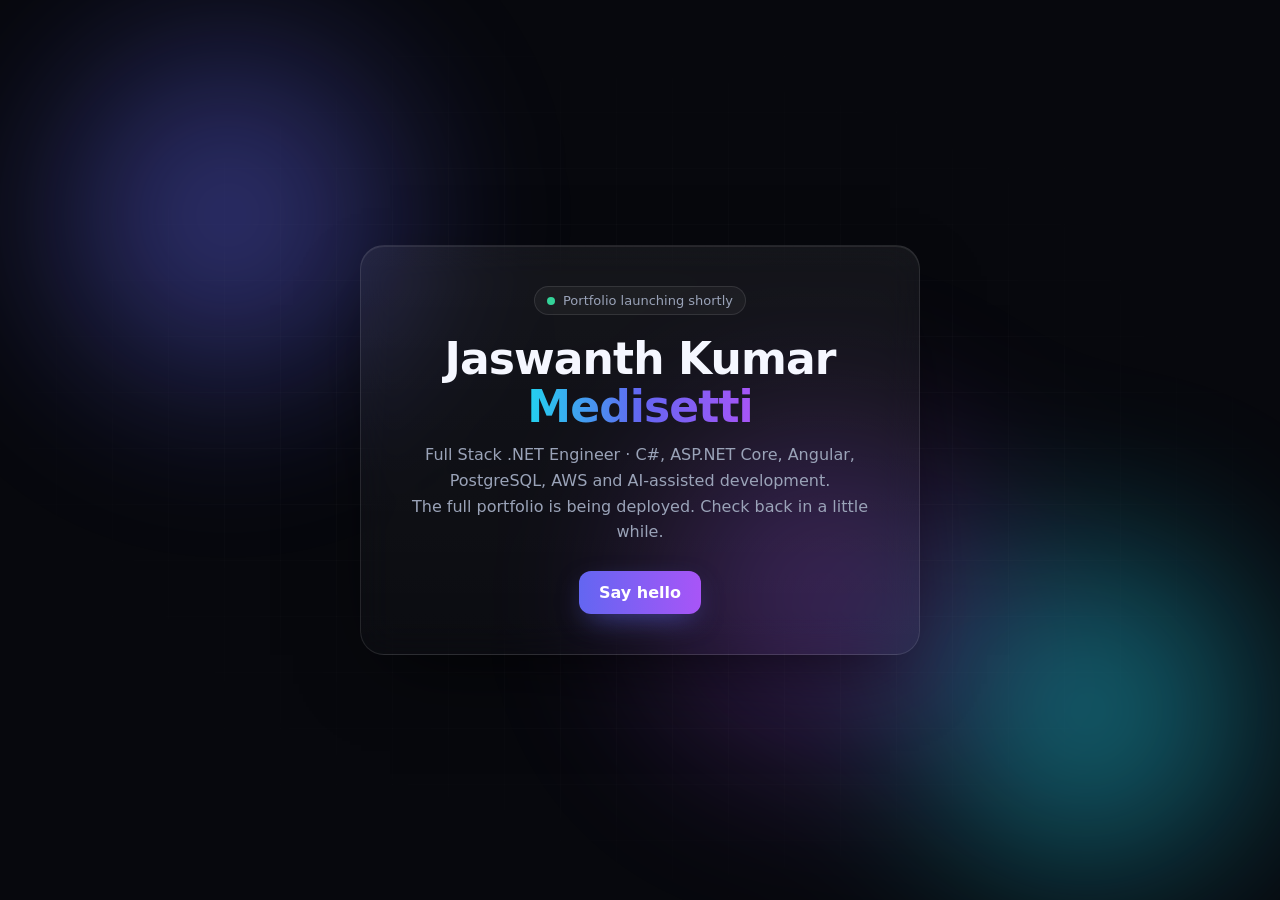
==== index.html @ 3ec8e847 "Launch placeholder while the full portfolio is built Co-Authored-By: Claude Opus 5.5 <noreply@anthro" ====
<!doctype html>
<html lang="en">
<head>
<meta charset="utf-8">
<meta name="viewport" content="width=device-width, initial-scale=1">
<title>Jaswanth Kumar Medisetti – Full Stack .NET Engineer</title>
<meta name="description" content="Portfolio of Jaswanth Kumar Medisetti, Full Stack .NET Engineer (C#, ASP.NET Core, Angular, PostgreSQL, AWS). Full site launching shortly.">
<meta name="robots" content="noindex">
<meta name="color-scheme" content="dark">
<style>
  :root { --bg: #07080d; --ink: #f5f7ff; --muted: #9aa3b8; --a1: #6366f1; --a2: #22d3ee; --a3: #a855f7; }
  * { box-sizing: border-box; margin: 0; }
  html, body { height: 100%; }
  body {
    display: grid; place-items: center; padding: 24px;
    background: var(--bg); color: var(--ink); overflow: hidden;
    font-family: ui-sans-serif, "Segoe UI", system-ui, -apple-system, Roboto, Arial, sans-serif;
  }
  .aurora { position: fixed; inset: -20%; filter: blur(70px); opacity: .55; pointer-events: none; }
  .aurora span { position: absolute; width: 42vmax; height: 42vmax; border-radius: 50%; animation: drift 18s ease-in-out infinite alternate; }
  .aurora span:nth-child(1) { background: radial-gradient(circle, var(--a1), transparent 65%); top: 10%; left: 12%; }
  .aurora span:nth-child(2) { background: radial-gradient(circle, var(--a2), transparent 65%); bottom: 8%; right: 10%; animation-delay: -6s; }
  .aurora span:nth-child(3) { background: radial-gradient(circle, var(--a3), transparent 65%); top: 40%; left: 45%; animation-delay: -11s; opacity: .7; }
  @keyframes drift { to { transform: translate(6vmax, -4vmax) scale(1.12); } }
  .grid { position: fixed; inset: 0; pointer-events: none; opacity: .35;
    background-image: linear-gradient(rgba(255,255,255,.06) 1px, transparent 1px), linear-gradient(90deg, rgba(255,255,255,.06) 1px, transparent 1px);
    background-size: 56px 56px; mask-image: radial-gradient(ellipse at center, #000 30%, transparent 75%); }
  main {
    position: relative; width: min(560px, 100%); padding: 40px 32px; text-align: center;
    border-radius: 24px; border: 1px solid rgba(255,255,255,.1);
    background: linear-gradient(180deg, rgba(255,255,255,.06), rgba(255,255,255,.02));
    backdrop-filter: blur(18px); -webkit-backdrop-filter: blur(18px);
    box-shadow: 0 30px 80px -30px rgba(0,0,0,.8), inset 0 1px 0 rgba(255,255,255,.08);
    animation: rise .9s cubic-bezier(.2,.8,.2,1) both;
  }
  @keyframes rise { from { opacity: 0; transform: translateY(16px) scale(.98); } }
  .pill { display: inline-flex; align-items: center; gap: 8px; padding: 6px 12px; border-radius: 999px;
    font-size: 13px; color: var(--muted); border: 1px solid rgba(255,255,255,.1); background: rgba(255,255,255,.04); }
  .dot { width: 8px; height: 8px; border-radius: 50%; background: #34d399; box-shadow: 0 0 0 0 rgba(52,211,153,.6); animation: ping 1.8s infinite; }
  @keyframes ping { 70% { box-shadow: 0 0 0 8px rgba(52,211,153,0); } 100% { box-shadow: 0 0 0 0 rgba(52,211,153,0); } }
  h1 { margin-top: 20px; font-size: clamp(30px, 6vw, 44px); line-height: 1.08; letter-spacing: -.02em; }
  h1 em { font-style: normal; background: linear-gradient(90deg, var(--a2), var(--a1), var(--a3)); -webkit-background-clip: text; background-clip: text; color: transparent; }
  p { margin-top: 12px; color: var(--muted); line-height: 1.6; }
  a.btn { display: inline-flex; margin-top: 26px; padding: 12px 20px; border-radius: 12px; color: #fff; text-decoration: none; font-weight: 600;
    background: linear-gradient(90deg, var(--a1), var(--a3)); box-shadow: 0 10px 30px -10px rgba(99,102,241,.7); transition: transform .2s, box-shadow .2s; }
  a.btn:hover { transform: translateY(-2px); box-shadow: 0 16px 36px -12px rgba(99,102,241,.9); }
  a.btn:focus-visible { outline: 2px solid var(--a2); outline-offset: 3px; }
  @media (prefers-reduced-motion: reduce) { *, *::before, *::after { animation: none !important; transition: none !important; } }
</style>
</head>
<body>
  <div class="aurora" aria-hidden="true"><span></span><span></span><span></span></div>
  <div class="grid" aria-hidden="true"></div>
  <main>
    <span class="pill"><span class="dot" aria-hidden="true"></span>Portfolio launching shortly</span>
    <h1>Jaswanth Kumar <em>Medisetti</em></h1>
    <p>Full Stack .NET Engineer · C#, ASP.NET Core, Angular, PostgreSQL, AWS and AI-assisted development.<br>The full portfolio is being deployed. Check back in a little while.</p>
    <a class="btn" href="mailto:jaswanthkumartech@gmail.com">Say hello</a>
  </main>
</body>
</html>
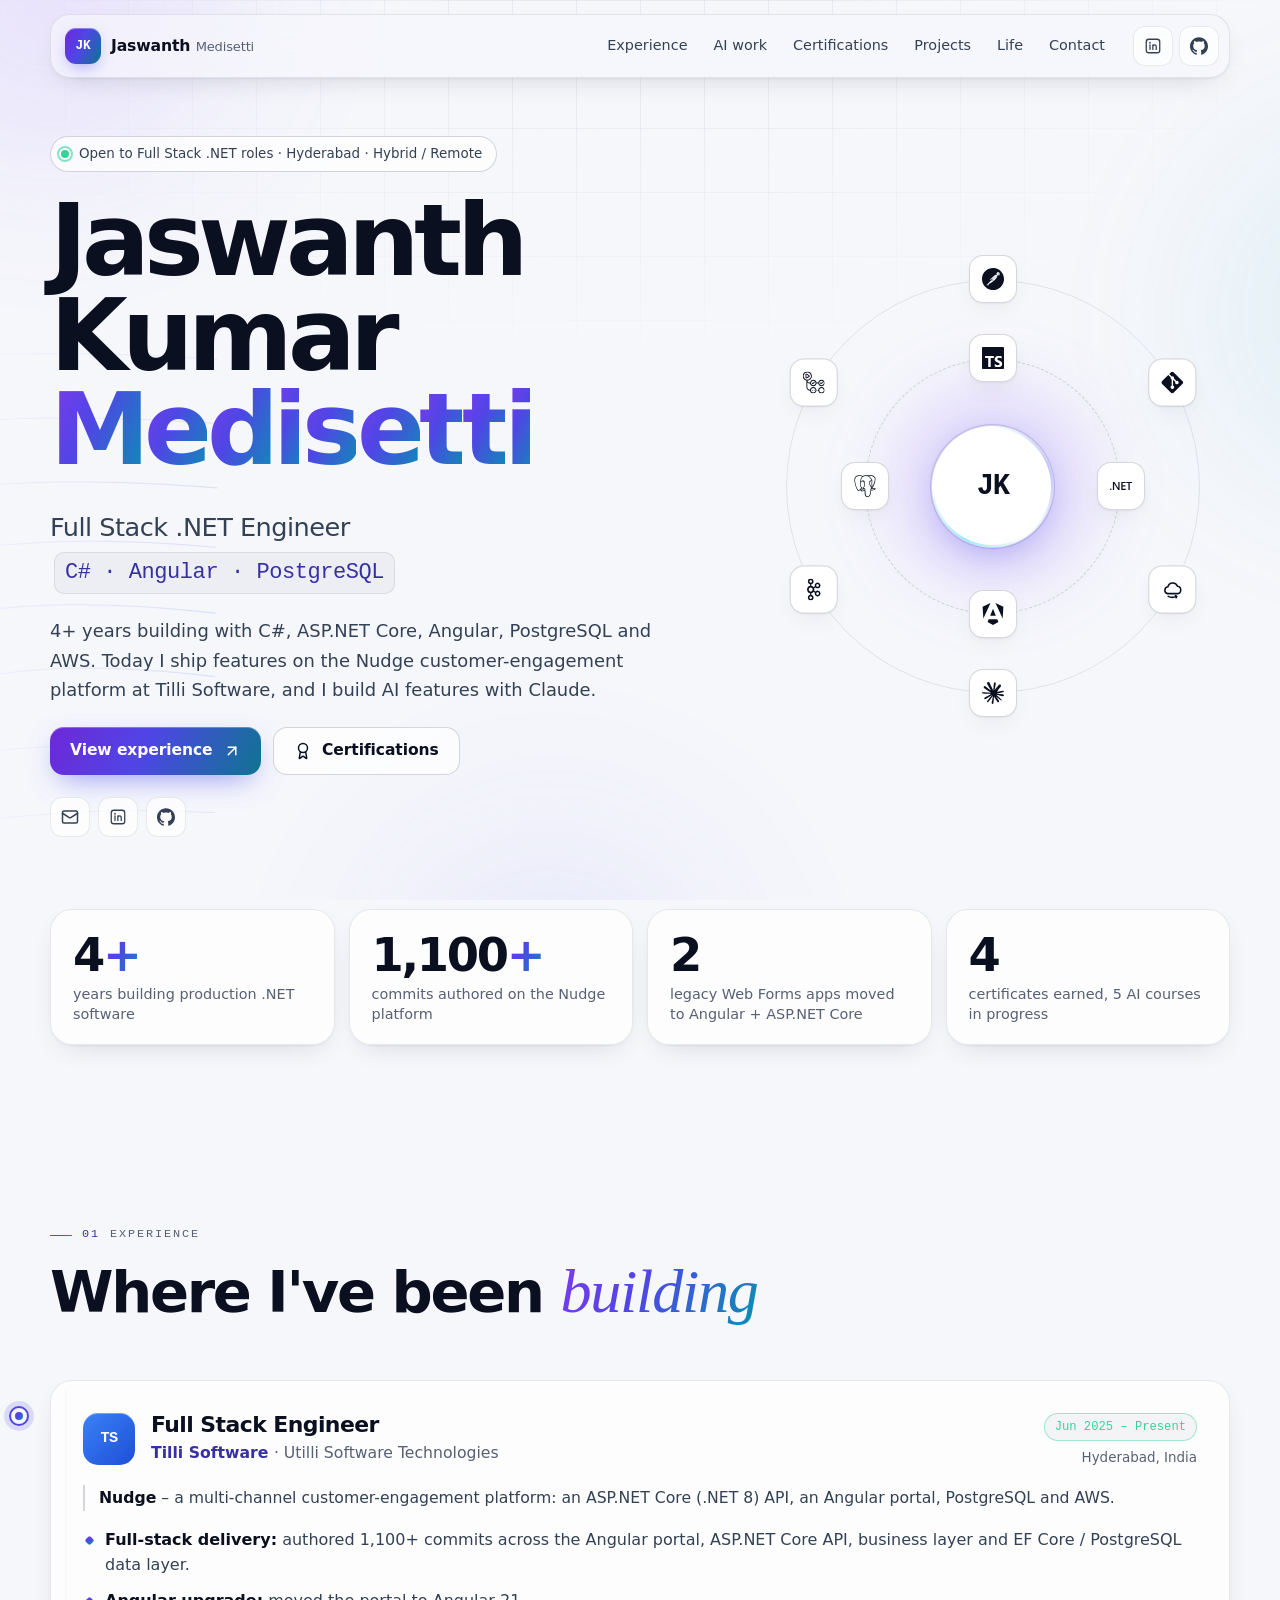
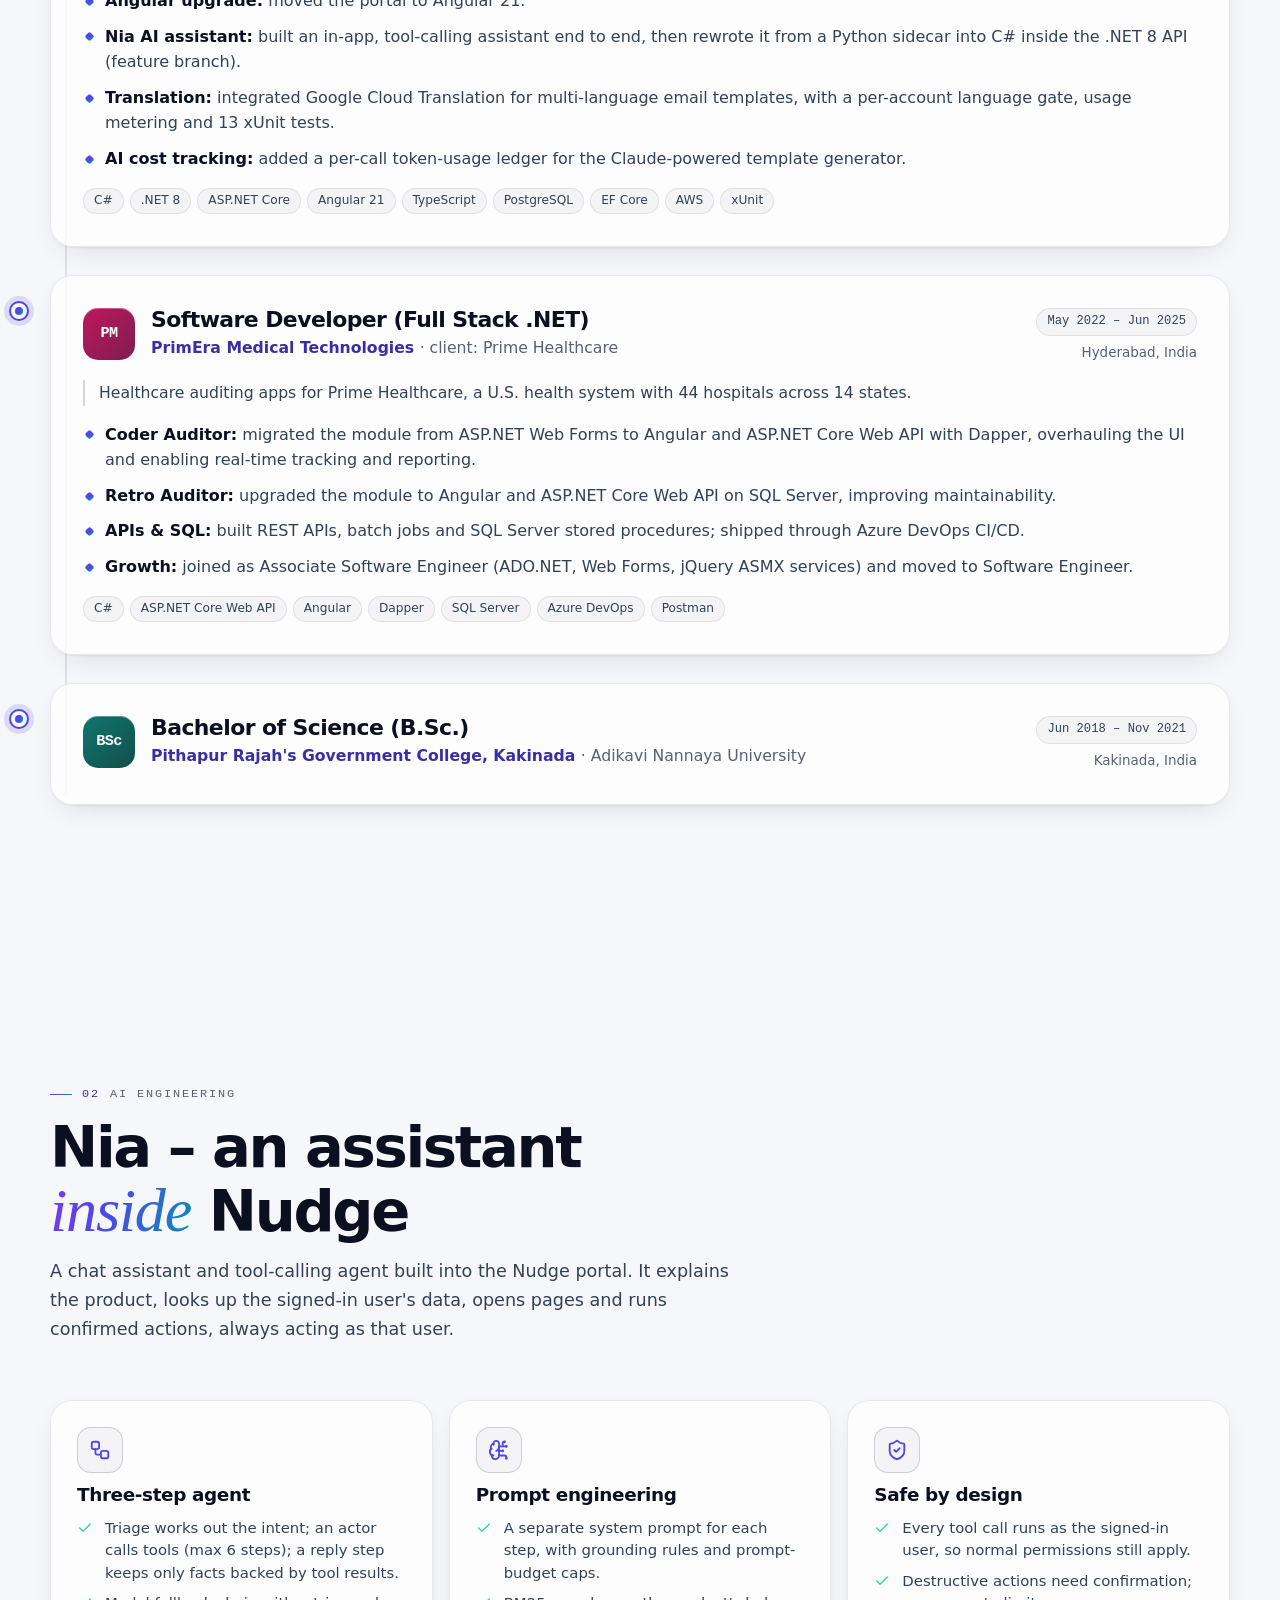
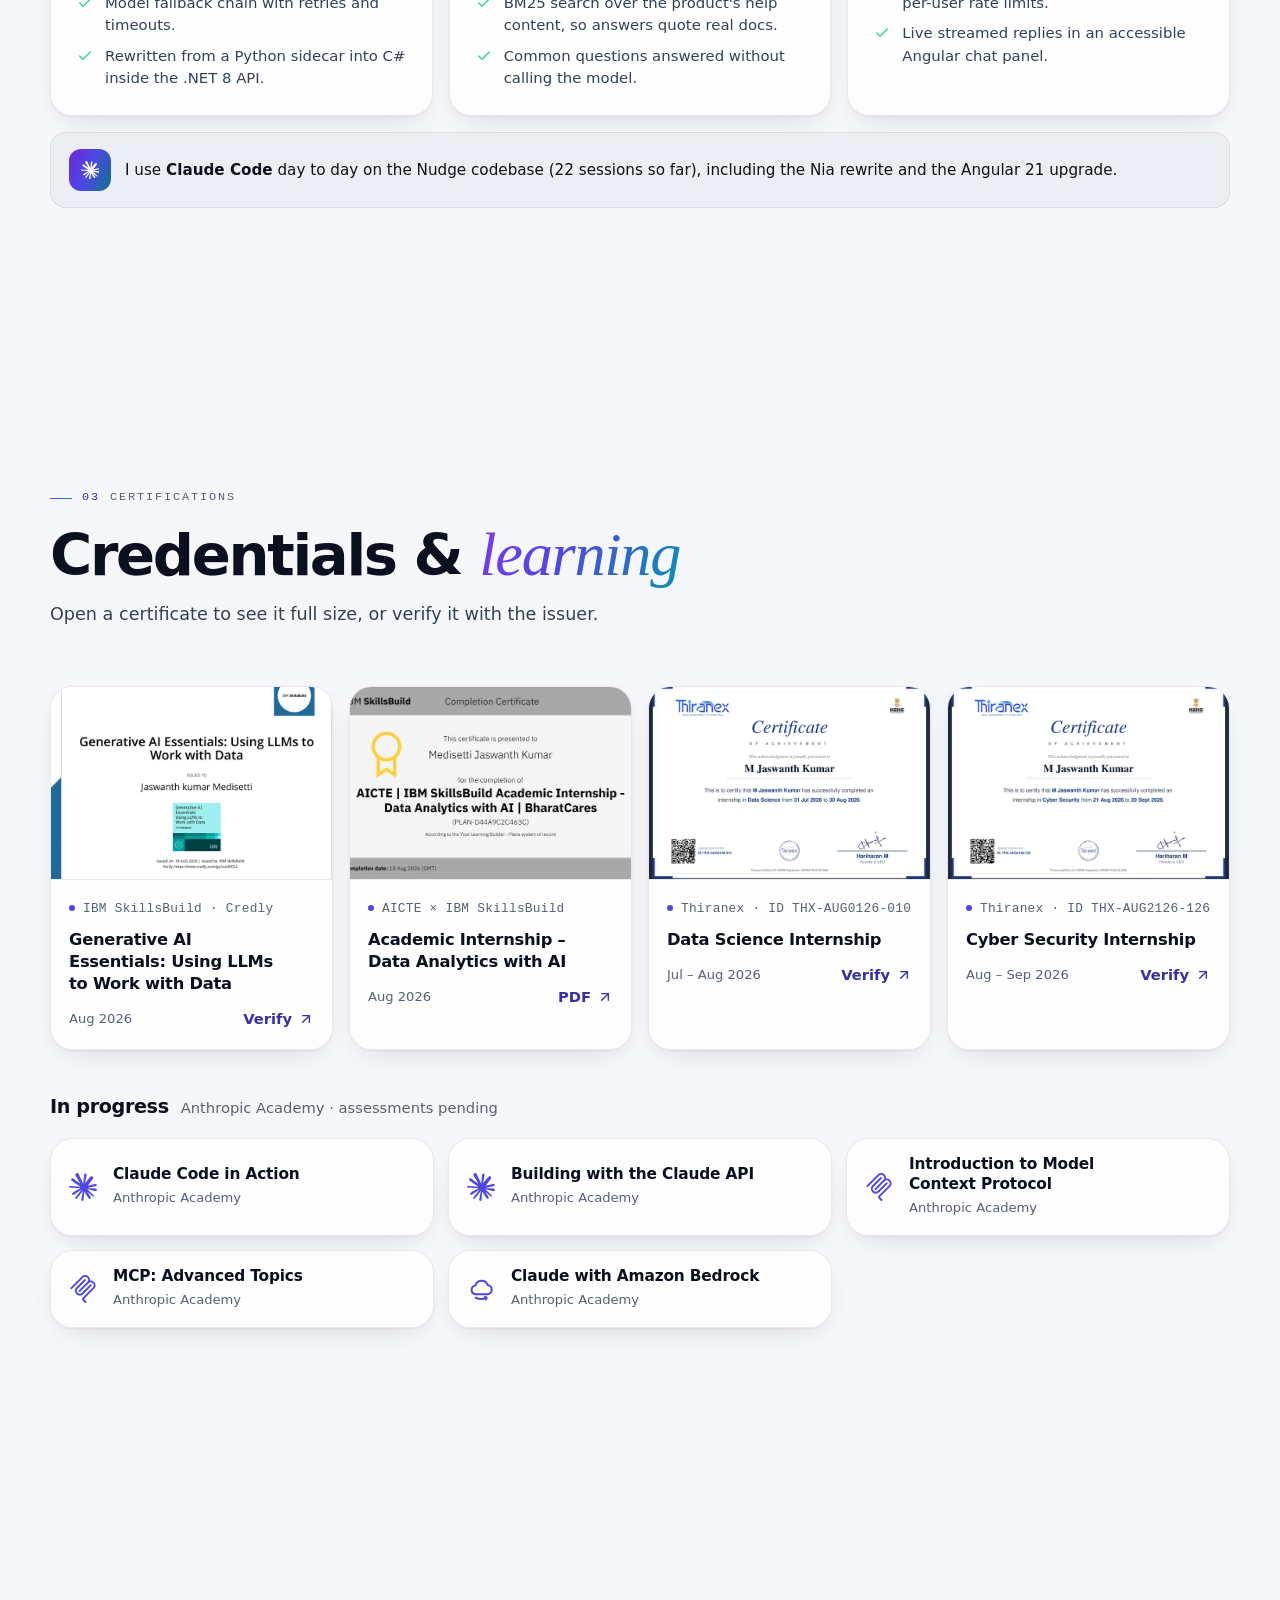
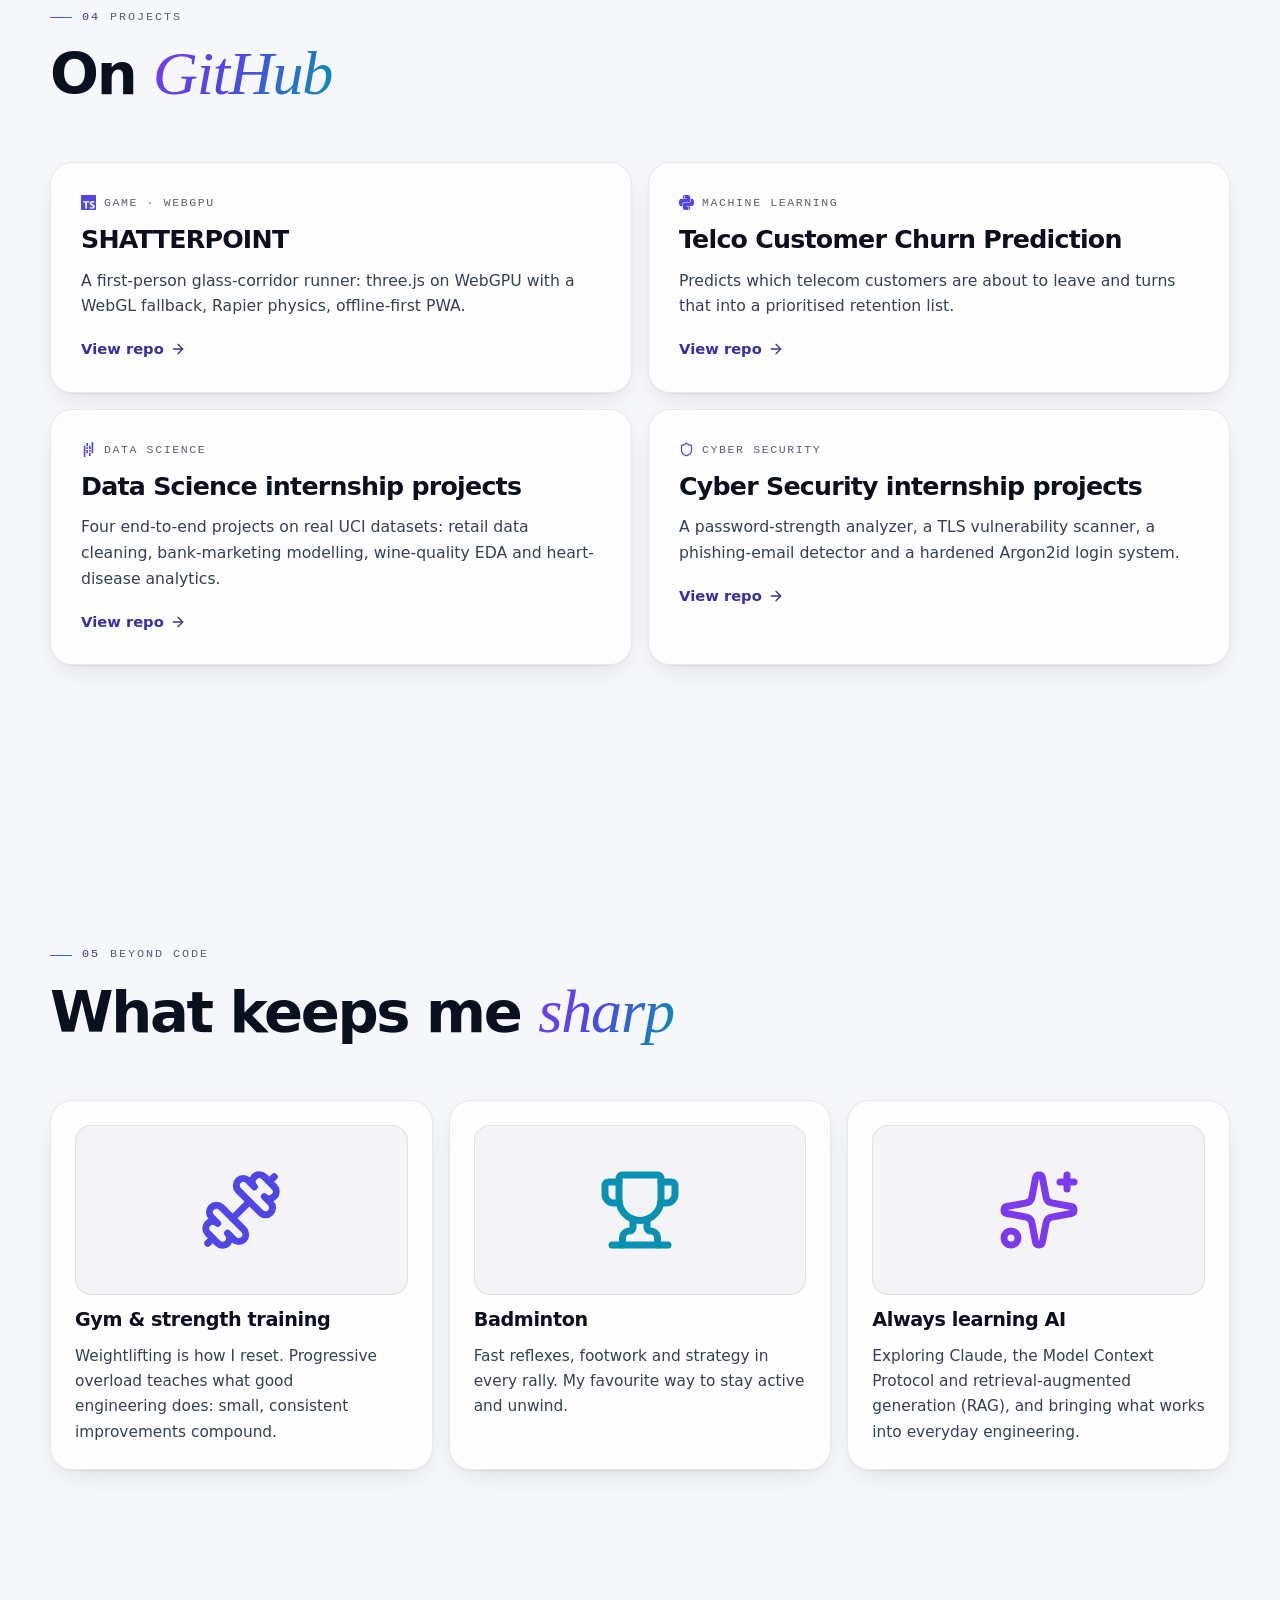
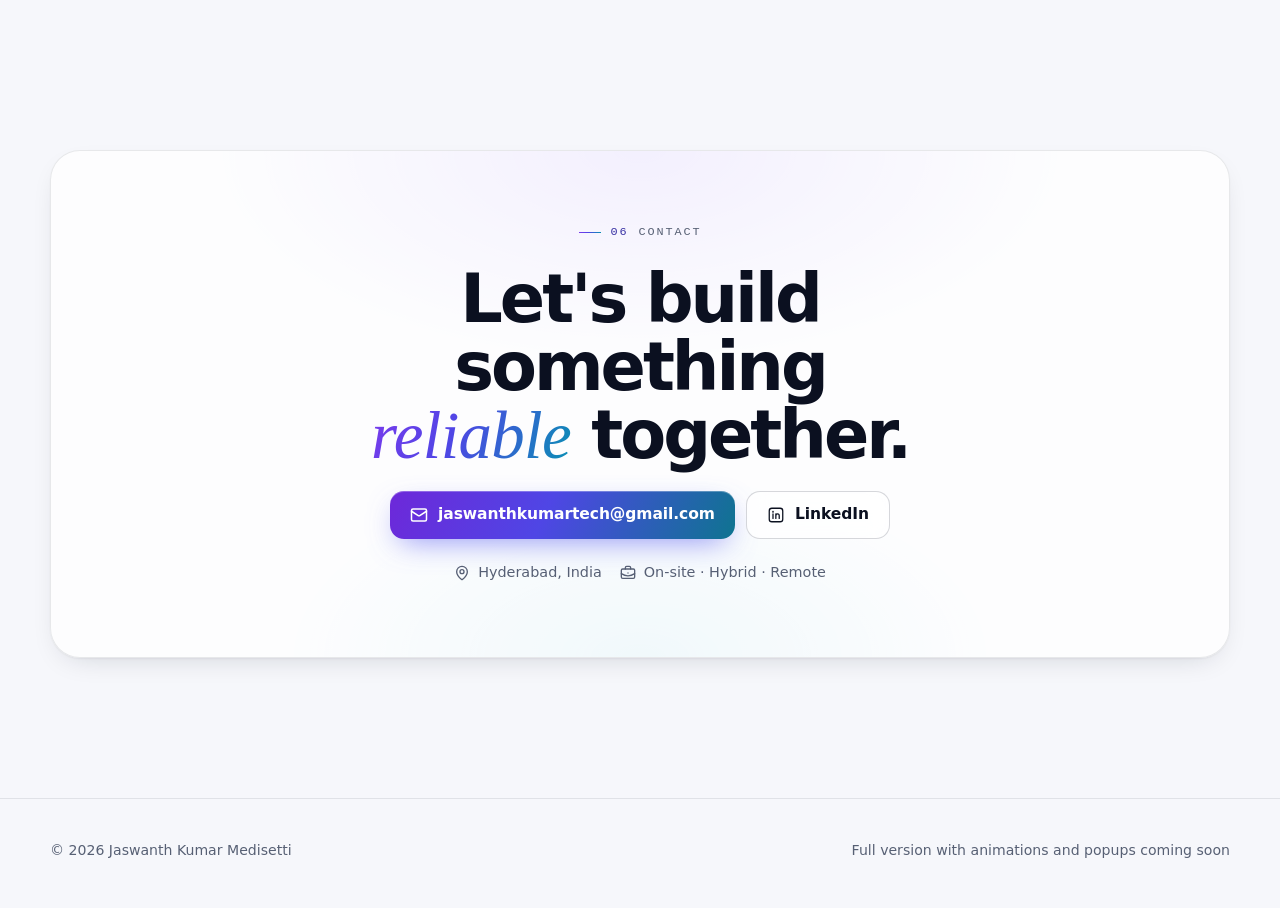
==== commit 8698c9da: "Portfolio preview: experience, Nia AI work, 4 certificates, GitHub projects, interests Co-Authored-B" ====
--- a/index.html
+++ b/index.html
@@ -2,60 +2,377 @@
 <html lang="en">
 <head>
 <meta charset="utf-8">
-<meta name="viewport" content="width=device-width, initial-scale=1">
-<title>Jaswanth Kumar Medisetti – Full Stack .NET Engineer</title>
-<meta name="description" content="Portfolio of Jaswanth Kumar Medisetti, Full Stack .NET Engineer (C#, ASP.NET Core, Angular, PostgreSQL, AWS). Full site launching shortly.">
-<meta name="robots" content="noindex">
-<meta name="color-scheme" content="dark">
-<style>
-  :root { --bg: #07080d; --ink: #f5f7ff; --muted: #9aa3b8; --a1: #6366f1; --a2: #22d3ee; --a3: #a855f7; }
-  * { box-sizing: border-box; margin: 0; }
-  html, body { height: 100%; }
-  body {
-    display: grid; place-items: center; padding: 24px;
-    background: var(--bg); color: var(--ink); overflow: hidden;
-    font-family: ui-sans-serif, "Segoe UI", system-ui, -apple-system, Roboto, Arial, sans-serif;
-  }
-  .aurora { position: fixed; inset: -20%; filter: blur(70px); opacity: .55; pointer-events: none; }
-  .aurora span { position: absolute; width: 42vmax; height: 42vmax; border-radius: 50%; animation: drift 18s ease-in-out infinite alternate; }
-  .aurora span:nth-child(1) { background: radial-gradient(circle, var(--a1), transparent 65%); top: 10%; left: 12%; }
-  .aurora span:nth-child(2) { background: radial-gradient(circle, var(--a2), transparent 65%); bottom: 8%; right: 10%; animation-delay: -6s; }
-  .aurora span:nth-child(3) { background: radial-gradient(circle, var(--a3), transparent 65%); top: 40%; left: 45%; animation-delay: -11s; opacity: .7; }
-  @keyframes drift { to { transform: translate(6vmax, -4vmax) scale(1.12); } }
-  .grid { position: fixed; inset: 0; pointer-events: none; opacity: .35;
-    background-image: linear-gradient(rgba(255,255,255,.06) 1px, transparent 1px), linear-gradient(90deg, rgba(255,255,255,.06) 1px, transparent 1px);
-    background-size: 56px 56px; mask-image: radial-gradient(ellipse at center, #000 30%, transparent 75%); }
-  main {
-    position: relative; width: min(560px, 100%); padding: 40px 32px; text-align: center;
-    border-radius: 24px; border: 1px solid rgba(255,255,255,.1);
-    background: linear-gradient(180deg, rgba(255,255,255,.06), rgba(255,255,255,.02));
-    backdrop-filter: blur(18px); -webkit-backdrop-filter: blur(18px);
-    box-shadow: 0 30px 80px -30px rgba(0,0,0,.8), inset 0 1px 0 rgba(255,255,255,.08);
-    animation: rise .9s cubic-bezier(.2,.8,.2,1) both;
-  }
-  @keyframes rise { from { opacity: 0; transform: translateY(16px) scale(.98); } }
-  .pill { display: inline-flex; align-items: center; gap: 8px; padding: 6px 12px; border-radius: 999px;
-    font-size: 13px; color: var(--muted); border: 1px solid rgba(255,255,255,.1); background: rgba(255,255,255,.04); }
-  .dot { width: 8px; height: 8px; border-radius: 50%; background: #34d399; box-shadow: 0 0 0 0 rgba(52,211,153,.6); animation: ping 1.8s infinite; }
-  @keyframes ping { 70% { box-shadow: 0 0 0 8px rgba(52,211,153,0); } 100% { box-shadow: 0 0 0 0 rgba(52,211,153,0); } }
-  h1 { margin-top: 20px; font-size: clamp(30px, 6vw, 44px); line-height: 1.08; letter-spacing: -.02em; }
-  h1 em { font-style: normal; background: linear-gradient(90deg, var(--a2), var(--a1), var(--a3)); -webkit-background-clip: text; background-clip: text; color: transparent; }
-  p { margin-top: 12px; color: var(--muted); line-height: 1.6; }
-  a.btn { display: inline-flex; margin-top: 26px; padding: 12px 20px; border-radius: 12px; color: #fff; text-decoration: none; font-weight: 600;
-    background: linear-gradient(90deg, var(--a1), var(--a3)); box-shadow: 0 10px 30px -10px rgba(99,102,241,.7); transition: transform .2s, box-shadow .2s; }
-  a.btn:hover { transform: translateY(-2px); box-shadow: 0 16px 36px -12px rgba(99,102,241,.9); }
-  a.btn:focus-visible { outline: 2px solid var(--a2); outline-offset: 3px; }
-  @media (prefers-reduced-motion: reduce) { *, *::before, *::after { animation: none !important; transition: none !important; } }
-</style>
+<meta name="viewport" content="width=device-width, initial-scale=1, viewport-fit=cover">
+<title>Jaswanth Kumar Medisetti – Full Stack .NET Engineer | C#, Angular, PostgreSQL, AWS</title>
+<meta name="description" content="Jaswanth Kumar Medisetti – Full Stack .NET Engineer in Hyderabad with 4+ years building C# / ASP.NET Core APIs, Angular apps, PostgreSQL data layers and AI-assisted features.">
+<link rel="canonical" href="https://jaswanth-kumar-medisetti.pages.dev/">
+<meta name="author" content="Jaswanth Kumar Medisetti">
+<meta name="color-scheme" content="dark light">
+<meta name="theme-color" content="#05060b" media="(prefers-color-scheme: dark)">
+<meta name="theme-color" content="#f6f7fb" media="(prefers-color-scheme: light)">
+<meta property="og:type" content="profile">
+<meta property="og:title" content="Jaswanth Kumar Medisetti – Full Stack .NET Engineer">
+<meta property="og:description" content="C#, ASP.NET Core, Angular, PostgreSQL, AWS and AI-assisted development. 4+ years, Hyderabad.">
+<meta property="og:url" content="https://jaswanth-kumar-medisetti.pages.dev/">
+<meta property="og:image" content="https://jaswanth-kumar-medisetti.pages.dev/og-image.png">
+<meta property="og:image:width" content="1200">
+<meta property="og:image:height" content="630">
+<meta name="twitter:card" content="summary_large_image">
+<link rel="icon" href="favicon.svg" type="image/svg+xml">
+<link rel="icon" href="favicon-32.png" sizes="32x32" type="image/png">
+<link rel="apple-touch-icon" href="apple-touch-icon.png">
+<link rel="preload" href="assets/fonts/Geist-VF.woff2" as="font" type="font/woff2" crossorigin>
+<link rel="stylesheet" href="assets/css/styles.css?v=preview1">
+<script type="application/ld+json">
+{"@context":"https://schema.org","@type":"ProfilePage","mainEntity":{"@type":"Person","name":"Jaswanth Kumar Medisetti","jobTitle":"Full Stack .NET Engineer","worksFor":{"@type":"Organization","name":"Tilli Software"},"address":{"@type":"PostalAddress","addressLocality":"Hyderabad","addressCountry":"IN"},"email":"mailto:jaswanthkumartech@gmail.com","sameAs":["https://www.linkedin.com/in/jaswanth-kumar-medisetti-83159b236","https://github.com/JaswanthTech99"],"knowsAbout":["C#",".NET","ASP.NET Core","Angular","TypeScript","PostgreSQL","SQL Server","AWS","Prompt engineering","Claude"]}}
+</script>
 </head>
 <body>
-  <div class="aurora" aria-hidden="true"><span></span><span></span><span></span></div>
-  <div class="grid" aria-hidden="true"></div>
-  <main>
-    <span class="pill"><span class="dot" aria-hidden="true"></span>Portfolio launching shortly</span>
-    <h1>Jaswanth Kumar <em>Medisetti</em></h1>
-    <p>Full Stack .NET Engineer · C#, ASP.NET Core, Angular, PostgreSQL, AWS and AI-assisted development.<br>The full portfolio is being deployed. Check back in a little while.</p>
-    <a class="btn" href="mailto:jaswanthkumartech@gmail.com">Say hello</a>
-  </main>
+<a class="skip-link" href="#main">Skip to content</a>
+<div class="bg" aria-hidden="true">
+  <div class="bg-aurora"><span></span><span></span><span></span></div>
+  <div class="bg-grid"></div>
+  <div class="bg-noise"></div>
+</div>
+
+<header class="nav-wrap">
+  <nav class="nav" aria-label="Primary">
+    <a class="brand" href="#top" aria-label="Jaswanth Kumar Medisetti, home"><span class="brand-mark">JK</span><span class="brand-name">Jaswanth <small>Medisetti</small></span></a>
+    <ul class="nav-links">
+      <li><a href="#experience">Experience</a></li>
+      <li><a href="#nia">AI work</a></li>
+      <li><a href="#certifications">Certifications</a></li>
+      <li><a href="#projects">Projects</a></li>
+      <li><a href="#life">Life</a></li>
+      <li><a href="#contact">Contact</a></li>
+    </ul>
+    <div class="nav-actions">
+      <a class="icon-btn" href="https://www.linkedin.com/in/jaswanth-kumar-medisetti-83159b236" target="_blank" rel="noopener" aria-label="LinkedIn"><svg class="icon"><use href="assets/img/sprite.svg#b-linkedin"/></svg></a>
+      <a class="icon-btn" href="https://github.com/JaswanthTech99" target="_blank" rel="noopener" aria-label="GitHub"><svg class="icon"><use href="assets/img/sprite.svg#b-github"/></svg></a>
+    </div>
+  </nav>
+</header>
+
+<main id="main">
+  <!-- HERO -->
+  <section id="top" class="hero">
+    <div class="hero-paths" aria-hidden="true">
+      <svg viewBox="0 0 1200 800" preserveAspectRatio="xMidYMid slice">
+        <defs>
+          <linearGradient id="heroStroke" x1="0" y1="0" x2="1" y2="0">
+            <stop offset="0" stop-color="#8b93ff" stop-opacity="0"/>
+            <stop offset=".5" stop-color="#8b93ff" stop-opacity=".55"/>
+            <stop offset="1" stop-color="#38d9f5" stop-opacity="0"/>
+          </linearGradient>
+        </defs>
+        <path pathLength="1" stroke-width="1" d="M-80 620 C 220 520, 380 700, 640 560 S 1040 420, 1280 520"/>
+        <path pathLength="1" stroke-width="1.2" d="M-80 560 C 200 470, 420 640, 660 500 S 1020 380, 1280 470"/>
+        <path pathLength="1" stroke-width=".8" d="M-80 680 C 260 600, 400 760, 700 620 S 1080 500, 1280 600"/>
+        <path pathLength="1" stroke-width="1" d="M-80 500 C 240 420, 440 580, 680 440 S 1000 330, 1280 420"/>
+        <path pathLength="1" stroke-width=".7" d="M-80 740 C 280 660, 460 800, 720 680 S 1100 560, 1280 650"/>
+        <path pathLength="1" stroke-width="1.1" d="M-80 440 C 260 380, 460 520, 700 380 S 1040 280, 1280 360"/>
+        <path pathLength="1" stroke-width=".9" d="M-80 380 C 280 330, 480 460, 720 320 S 1060 230, 1280 300"/>
+        <path pathLength="1" stroke-width=".6" d="M-80 320 C 300 280, 500 400, 740 260 S 1080 180, 1280 240"/>
+      </svg>
+    </div>
+    <div class="container hero-grid">
+      <div class="hero-copy">
+        <span class="status-pill"><span class="pulse-dot" aria-hidden="true"></span>Open to Full Stack .NET roles · Hyderabad · Hybrid / Remote</span>
+        <h1 class="hero-name" aria-label="Jaswanth Kumar Medisetti">
+          <span class="line"><span class="word"><span class="ch c1">J</span><span class="ch c2">a</span><span class="ch c3">s</span><span class="ch c4">w</span><span class="ch c5">a</span><span class="ch c6">n</span><span class="ch c7">t</span><span class="ch c8">h</span></span> <span class="word"><span class="ch c9">K</span><span class="ch c10">u</span><span class="ch c11">m</span><span class="ch c12">a</span><span class="ch c13">r</span></span></span>
+          <span class="line line-2"><span class="word"><span class="ch c14">M</span><span class="ch c15">e</span><span class="ch c16">d</span><span class="ch c17">i</span><span class="ch c18">s</span><span class="ch c19">e</span><span class="ch c20">t</span><span class="ch c21">t</span><span class="ch c22">i</span></span></span>
+        </h1>
+        <p class="hero-role">Full Stack .NET Engineer <span class="rotator">C# · Angular · PostgreSQL</span></p>
+        <p class="hero-sub">4+ years building with C#, ASP.NET Core, Angular, PostgreSQL and AWS. Today I ship features on the Nudge customer-engagement platform at Tilli Software, and I build AI features with Claude.</p>
+        <div class="hero-ctas">
+          <a class="btn btn-primary" href="#experience">View experience <svg class="icon arrow"><use href="assets/img/sprite.svg#i-arrow-up-right"/></svg></a>
+          <a class="btn btn-ghost" href="#certifications"><svg class="icon"><use href="assets/img/sprite.svg#i-award"/></svg>Certifications</a>
+        </div>
+        <div class="hero-social">
+          <a class="icon-btn" href="mailto:jaswanthkumartech@gmail.com" aria-label="Email"><svg class="icon"><use href="assets/img/sprite.svg#i-mail"/></svg></a>
+          <a class="icon-btn" href="https://www.linkedin.com/in/jaswanth-kumar-medisetti-83159b236" target="_blank" rel="noopener" aria-label="LinkedIn"><svg class="icon"><use href="assets/img/sprite.svg#b-linkedin"/></svg></a>
+          <a class="icon-btn" href="https://github.com/JaswanthTech99" target="_blank" rel="noopener" aria-label="GitHub"><svg class="icon"><use href="assets/img/sprite.svg#b-github"/></svg></a>
+        </div>
+      </div>
+      <div class="orbit" aria-hidden="true">
+        <div class="ring ring-2">
+          <span class="planet"><span><svg class="icon"><use href="assets/img/sprite.svg#b-aws"/></svg></span></span>
+          <span class="planet"><span><svg class="icon"><use href="assets/img/sprite.svg#b-claude"/></svg></span></span>
+          <span class="planet"><span><svg class="icon"><use href="assets/img/sprite.svg#b-apachekafka"/></svg></span></span>
+          <span class="planet"><span><svg class="icon"><use href="assets/img/sprite.svg#b-githubactions"/></svg></span></span>
+          <span class="planet"><span><svg class="icon"><use href="assets/img/sprite.svg#b-postman"/></svg></span></span>
+          <span class="planet"><span><svg class="icon"><use href="assets/img/sprite.svg#b-git"/></svg></span></span>
+        </div>
+        <div class="ring ring-1">
+          <span class="planet"><span><svg class="icon"><use href="assets/img/sprite.svg#b-dotnet"/></svg></span></span>
+          <span class="planet"><span><svg class="icon"><use href="assets/img/sprite.svg#b-angular"/></svg></span></span>
+          <span class="planet"><span><svg class="icon"><use href="assets/img/sprite.svg#b-postgresql"/></svg></span></span>
+          <span class="planet"><span><svg class="icon"><use href="assets/img/sprite.svg#b-typescript"/></svg></span></span>
+        </div>
+        <div class="orbit-core"><span>JK</span></div>
+      </div>
+    </div>
+  </section>
+
+  <!-- STATS -->
+  <section class="stats" aria-label="Highlights">
+    <div class="container stats-grid">
+      <div class="card stat"><span class="stat-value">4<span class="unit">+</span></span><span class="stat-label">years building production .NET software</span></div>
+      <div class="card stat"><span class="stat-value">1,100<span class="unit">+</span></span><span class="stat-label">commits authored on the Nudge platform</span></div>
+      <div class="card stat"><span class="stat-value">2</span><span class="stat-label">legacy Web Forms apps moved to Angular + ASP.NET Core</span></div>
+      <div class="card stat"><span class="stat-value">4</span><span class="stat-label">certificates earned, 5 AI courses in progress</span></div>
+    </div>
+  </section>
+
+  <!-- EXPERIENCE -->
+  <section id="experience" class="section">
+    <div class="container">
+      <div class="section-head">
+        <span class="eyebrow"><span class="num">01</span> Experience</span>
+        <h2 class="section-title">Where I've been <span class="serif gradient-text">building</span></h2>
+      </div>
+      <ol class="timeline" role="list">
+        <li class="tl-item">
+          <span class="tl-dot" aria-hidden="true"></span>
+          <article class="card tl-card spotlight">
+            <div class="tl-head">
+              <span class="org-logo tilli" aria-hidden="true">TS</span>
+              <div>
+                <h3 class="tl-title">Full Stack Engineer</h3>
+                <p class="tl-org">Tilli Software <span class="muted">· Utilli Software Technologies</span></p>
+              </div>
+              <div class="tl-meta"><span class="date-pill live">Jun 2025 – Present</span><span class="loc">Hyderabad, India</span></div>
+            </div>
+            <p class="tl-context"><strong>Nudge</strong> – a multi-channel customer-engagement platform: an ASP.NET Core (.NET 8) API, an Angular portal, PostgreSQL and AWS.</p>
+            <ul class="bullets">
+              <li><strong>Full-stack delivery:</strong> authored 1,100+ commits across the Angular portal, ASP.NET Core API, business layer and EF Core / PostgreSQL data layer.</li>
+              <li><strong>Angular upgrade:</strong> moved the portal to Angular 21.</li>
+              <li><strong>Nia AI assistant:</strong> built an in-app, tool-calling assistant end to end, then rewrote it from a Python sidecar into C# inside the .NET 8 API (feature branch).</li>
+              <li><strong>Translation:</strong> integrated Google Cloud Translation for multi-language email templates, with a per-account language gate, usage metering and 13 xUnit tests.</li>
+              <li><strong>AI cost tracking:</strong> added a per-call token-usage ledger for the Claude-powered template generator.</li>
+            </ul>
+            <div class="tags"><span class="tag">C#</span><span class="tag">.NET 8</span><span class="tag">ASP.NET Core</span><span class="tag">Angular 21</span><span class="tag">TypeScript</span><span class="tag">PostgreSQL</span><span class="tag">EF Core</span><span class="tag">AWS</span><span class="tag">xUnit</span></div>
+          </article>
+        </li>
+        <li class="tl-item">
+          <span class="tl-dot" aria-hidden="true"></span>
+          <article class="card tl-card spotlight">
+            <div class="tl-head">
+              <span class="org-logo primera" aria-hidden="true">PM</span>
+              <div>
+                <h3 class="tl-title">Software Developer (Full Stack .NET)</h3>
+                <p class="tl-org">PrimEra Medical Technologies <span class="muted">· client: Prime Healthcare</span></p>
+              </div>
+              <div class="tl-meta"><span class="date-pill">May 2022 – Jun 2025</span><span class="loc">Hyderabad, India</span></div>
+            </div>
+            <p class="tl-context">Healthcare auditing apps for Prime Healthcare, a U.S. health system with 44 hospitals across 14 states.</p>
+            <ul class="bullets">
+              <li><strong>Coder Auditor:</strong> migrated the module from ASP.NET Web Forms to Angular and ASP.NET Core Web API with Dapper, overhauling the UI and enabling real-time tracking and reporting.</li>
+              <li><strong>Retro Auditor:</strong> upgraded the module to Angular and ASP.NET Core Web API on SQL Server, improving maintainability.</li>
+              <li><strong>APIs &amp; SQL:</strong> built REST APIs, batch jobs and SQL Server stored procedures; shipped through Azure DevOps CI/CD.</li>
+              <li><strong>Growth:</strong> joined as Associate Software Engineer (ADO.NET, Web Forms, jQuery ASMX services) and moved to Software Engineer.</li>
+            </ul>
+            <div class="tags"><span class="tag">C#</span><span class="tag">ASP.NET Core Web API</span><span class="tag">Angular</span><span class="tag">Dapper</span><span class="tag">SQL Server</span><span class="tag">Azure DevOps</span><span class="tag">Postman</span></div>
+          </article>
+        </li>
+        <li class="tl-item">
+          <span class="tl-dot" aria-hidden="true"></span>
+          <article class="card tl-card spotlight">
+            <div class="tl-head">
+              <span class="org-logo edu" aria-hidden="true">BSc</span>
+              <div>
+                <h3 class="tl-title">Bachelor of Science (B.Sc.)</h3>
+                <p class="tl-org">Pithapur Rajah's Government College, Kakinada <span class="muted">· Adikavi Nannaya University</span></p>
+              </div>
+              <div class="tl-meta"><span class="date-pill">Jun 2018 – Nov 2021</span><span class="loc">Kakinada, India</span></div>
+            </div>
+          </article>
+        </li>
+      </ol>
+    </div>
+  </section>
+
+  <!-- NIA / AI -->
+  <section id="nia" class="section">
+    <div class="container">
+      <div class="section-head">
+        <span class="eyebrow"><span class="num">02</span> AI engineering</span>
+        <h2 class="section-title">Nia – an assistant <span class="serif gradient-text">inside</span> Nudge</h2>
+        <p class="section-lede">A chat assistant and tool-calling agent built into the Nudge portal. It explains the product, looks up the signed-in user's data, opens pages and runs confirmed actions, always acting as that user.</p>
+      </div>
+      <div class="ai-grid">
+        <article class="card ai-card spotlight">
+          <span class="badge-icon"><svg class="icon"><use href="assets/img/sprite.svg#i-workflow"/></svg></span>
+          <h3>Three-step agent</h3>
+          <ul>
+            <li><svg class="icon"><use href="assets/img/sprite.svg#i-check"/></svg>Triage works out the intent; an actor calls tools (max 6 steps); a reply step keeps only facts backed by tool results.</li>
+            <li><svg class="icon"><use href="assets/img/sprite.svg#i-check"/></svg>Model fallback chain with retries and timeouts.</li>
+            <li><svg class="icon"><use href="assets/img/sprite.svg#i-check"/></svg>Rewritten from a Python sidecar into C# inside the .NET 8 API.</li>
+          </ul>
+        </article>
+        <article class="card ai-card spotlight">
+          <span class="badge-icon"><svg class="icon"><use href="assets/img/sprite.svg#i-brain-circuit"/></svg></span>
+          <h3>Prompt engineering</h3>
+          <ul>
+            <li><svg class="icon"><use href="assets/img/sprite.svg#i-check"/></svg>A separate system prompt for each step, with grounding rules and prompt-budget caps.</li>
+            <li><svg class="icon"><use href="assets/img/sprite.svg#i-check"/></svg>BM25 search over the product's help content, so answers quote real docs.</li>
+            <li><svg class="icon"><use href="assets/img/sprite.svg#i-check"/></svg>Common questions answered without calling the model.</li>
+          </ul>
+        </article>
+        <article class="card ai-card spotlight">
+          <span class="badge-icon"><svg class="icon"><use href="assets/img/sprite.svg#i-shield-check"/></svg></span>
+          <h3>Safe by design</h3>
+          <ul>
+            <li><svg class="icon"><use href="assets/img/sprite.svg#i-check"/></svg>Every tool call runs as the signed-in user, so normal permissions still apply.</li>
+            <li><svg class="icon"><use href="assets/img/sprite.svg#i-check"/></svg>Destructive actions need confirmation; per-user rate limits.</li>
+            <li><svg class="icon"><use href="assets/img/sprite.svg#i-check"/></svg>Live streamed replies in an accessible Angular chat panel.</li>
+          </ul>
+        </article>
+      </div>
+      <div class="now-card" style="margin-top:16px">
+        <span class="icon-wrap"><svg class="icon"><use href="assets/img/sprite.svg#b-claude"/></svg></span>
+        <p>I use <strong>Claude Code</strong> day to day on the Nudge codebase (22 sessions so far), including the Nia rewrite and the Angular 21 upgrade.</p>
+      </div>
+    </div>
+  </section>
+
+  <!-- CERTIFICATIONS -->
+  <section id="certifications" class="section">
+    <div class="container">
+      <div class="section-head">
+        <span class="eyebrow"><span class="num">03</span> Certifications</span>
+        <h2 class="section-title">Credentials &amp; <span class="serif gradient-text">learning</span></h2>
+        <p class="section-lede">Open a certificate to see it full size, or verify it with the issuer.</p>
+      </div>
+      <div class="cert-grid">
+        <article class="card cert-card spotlight">
+          <a class="cert-thumb" href="assets/img/certs/ibm-genai-essentials.webp" target="_blank" rel="noopener"><img src="assets/img/certs/ibm-genai-essentials-thumb.webp" width="720" height="550" loading="lazy" alt="IBM SkillsBuild badge certificate: Generative AI Essentials – Using LLMs to Work with Data"></a>
+          <div class="cert-body">
+            <span class="cert-issuer"><span class="dot"></span>IBM SkillsBuild · Credly</span>
+            <h3 class="cert-title">Generative AI Essentials: Using LLMs to Work with Data</h3>
+            <div class="cert-foot"><span class="cert-date">Aug 2026</span><a class="link-arrow" href="https://www.credly.com/go/zuol0OLL" target="_blank" rel="noopener">Verify <svg class="icon"><use href="assets/img/sprite.svg#i-arrow-up-right"/></svg></a></div>
+          </div>
+        </article>
+        <article class="card cert-card spotlight">
+          <a class="cert-thumb" href="assets/img/certs/ibm-aicte-data-analytics-ai.webp" target="_blank" rel="noopener"><img src="assets/img/certs/ibm-aicte-data-analytics-ai-thumb.webp" width="720" height="445" loading="lazy" alt="Completion certificate: AICTE | IBM SkillsBuild Academic Internship – Data Analytics with AI"></a>
+          <div class="cert-body">
+            <span class="cert-issuer"><span class="dot"></span>AICTE × IBM SkillsBuild</span>
+            <h3 class="cert-title">Academic Internship – Data Analytics with AI</h3>
+            <div class="cert-foot"><span class="cert-date">Aug 2026</span><a class="link-arrow" href="assets/docs/certs/ibm-aicte-data-analytics-ai.pdf" target="_blank" rel="noopener">PDF <svg class="icon"><use href="assets/img/sprite.svg#i-arrow-up-right"/></svg></a></div>
+          </div>
+        </article>
+        <article class="card cert-card spotlight">
+          <a class="cert-thumb" href="assets/img/certs/thiranex-data-science.webp" target="_blank" rel="noopener"><img src="assets/img/certs/thiranex-data-science-thumb.webp" width="720" height="509" loading="lazy" alt="Thiranex certificate of achievement: Data Science internship"></a>
+          <div class="cert-body">
+            <span class="cert-issuer"><span class="dot"></span>Thiranex · ID THX-AUG0126-010</span>
+            <h3 class="cert-title">Data Science Internship</h3>
+            <div class="cert-foot"><span class="cert-date">Jul – Aug 2026</span><a class="link-arrow" href="https://www.thiranex.in/?verifyId=THX-AUG0126-010" target="_blank" rel="noopener">Verify <svg class="icon"><use href="assets/img/sprite.svg#i-arrow-up-right"/></svg></a></div>
+          </div>
+        </article>
+        <article class="card cert-card spotlight">
+          <a class="cert-thumb" href="assets/img/certs/thiranex-cyber-security.webp" target="_blank" rel="noopener"><img src="assets/img/certs/thiranex-cyber-security-thumb.webp" width="720" height="509" loading="lazy" alt="Thiranex certificate of achievement: Cyber Security internship"></a>
+          <div class="cert-body">
+            <span class="cert-issuer"><span class="dot"></span>Thiranex · ID THX-AUG2126-126</span>
+            <h3 class="cert-title">Cyber Security Internship</h3>
+            <div class="cert-foot"><span class="cert-date">Aug – Sep 2026</span><a class="link-arrow" href="https://www.thiranex.in/?verifyId=THX-AUG2126-126" target="_blank" rel="noopener">Verify <svg class="icon"><use href="assets/img/sprite.svg#i-arrow-up-right"/></svg></a></div>
+          </div>
+        </article>
+      </div>
+      <div class="sub-head"><h3>In progress</h3><p>Anthropic Academy · assessments pending</p></div>
+      <div class="progress-grid">
+        <div class="card progress-card"><svg class="icon" style="width:28px;height:28px;color:var(--accent)"><use href="assets/img/sprite.svg#b-claude"/></svg><div><h4>Claude Code in Action</h4><p>Anthropic Academy</p></div></div>
+        <div class="card progress-card"><svg class="icon" style="width:28px;height:28px;color:var(--accent)"><use href="assets/img/sprite.svg#b-claude"/></svg><div><h4>Building with the Claude API</h4><p>Anthropic Academy</p></div></div>
+        <div class="card progress-card"><svg class="icon" style="width:28px;height:28px;color:var(--accent)"><use href="assets/img/sprite.svg#b-modelcontextprotocol"/></svg><div><h4>Introduction to Model Context Protocol</h4><p>Anthropic Academy</p></div></div>
+        <div class="card progress-card"><svg class="icon" style="width:28px;height:28px;color:var(--accent)"><use href="assets/img/sprite.svg#b-modelcontextprotocol"/></svg><div><h4>MCP: Advanced Topics</h4><p>Anthropic Academy</p></div></div>
+        <div class="card progress-card"><svg class="icon" style="width:28px;height:28px;color:var(--accent)"><use href="assets/img/sprite.svg#b-aws"/></svg><div><h4>Claude with Amazon Bedrock</h4><p>Anthropic Academy</p></div></div>
+      </div>
+    </div>
+  </section>
+
+  <!-- PROJECTS -->
+  <section id="projects" class="section">
+    <div class="container">
+      <div class="section-head">
+        <span class="eyebrow"><span class="num">04</span> Projects</span>
+        <h2 class="section-title">On <span class="serif gradient-text">GitHub</span></h2>
+      </div>
+      <div class="bento">
+        <a class="card bento-card spotlight" href="https://github.com/JaswanthTech99/offline-game" target="_blank" rel="noopener">
+          <span class="kicker"><svg class="icon"><use href="assets/img/sprite.svg#b-typescript"/></svg>Game · WebGPU</span>
+          <h3>SHATTERPOINT</h3>
+          <p>A first-person glass-corridor runner: three.js on WebGPU with a WebGL fallback, Rapier physics, offline-first PWA.</p>
+          <span class="link-arrow card-cta">View repo <svg class="icon"><use href="assets/img/sprite.svg#i-arrow-right"/></svg></span>
+        </a>
+        <a class="card bento-card spotlight" href="https://github.com/JaswanthTech99/Telco-Customer-Churn-Prediction" target="_blank" rel="noopener">
+          <span class="kicker"><svg class="icon"><use href="assets/img/sprite.svg#b-python"/></svg>Machine learning</span>
+          <h3>Telco Customer Churn Prediction</h3>
+          <p>Predicts which telecom customers are about to leave and turns that into a prioritised retention list.</p>
+          <span class="link-arrow card-cta">View repo <svg class="icon"><use href="assets/img/sprite.svg#i-arrow-right"/></svg></span>
+        </a>
+        <a class="card bento-card spotlight" href="https://github.com/JaswanthTech99/thiranex-data-science-internship" target="_blank" rel="noopener">
+          <span class="kicker"><svg class="icon"><use href="assets/img/sprite.svg#b-pandas"/></svg>Data science</span>
+          <h3>Data Science internship projects</h3>
+          <p>Four end-to-end projects on real UCI datasets: retail data cleaning, bank-marketing modelling, wine-quality EDA and heart-disease analytics.</p>
+          <span class="link-arrow card-cta">View repo <svg class="icon"><use href="assets/img/sprite.svg#i-arrow-right"/></svg></span>
+        </a>
+        <a class="card bento-card spotlight" href="https://github.com/JaswanthTech99/thiranex-cyber-security-internship" target="_blank" rel="noopener">
+          <span class="kicker"><svg class="icon"><use href="assets/img/sprite.svg#i-shield"/></svg>Cyber security</span>
+          <h3>Cyber Security internship projects</h3>
+          <p>A password-strength analyzer, a TLS vulnerability scanner, a phishing-email detector and a hardened Argon2id login system.</p>
+          <span class="link-arrow card-cta">View repo <svg class="icon"><use href="assets/img/sprite.svg#i-arrow-right"/></svg></span>
+        </a>
+      </div>
+    </div>
+  </section>
+
+  <!-- LIFE -->
+  <section id="life" class="section">
+    <div class="container">
+      <div class="section-head">
+        <span class="eyebrow"><span class="num">05</span> Beyond code</span>
+        <h2 class="section-title">What keeps me <span class="serif gradient-text">sharp</span></h2>
+      </div>
+      <div class="life-grid">
+        <article class="card life-card spotlight">
+          <div class="life-visual" aria-hidden="true"><svg class="icon" style="width:84px;height:84px;color:var(--accent)"><use href="assets/img/sprite.svg#i-dumbbell"/></svg></div>
+          <h3>Gym &amp; strength training</h3>
+          <p>Weightlifting is how I reset. Progressive overload teaches what good engineering does: small, consistent improvements compound.</p>
+        </article>
+        <article class="card life-card spotlight">
+          <div class="life-visual" aria-hidden="true"><svg class="icon" style="width:84px;height:84px;color:var(--accent-2)"><use href="assets/img/sprite.svg#i-trophy"/></svg></div>
+          <h3>Badminton</h3>
+          <p>Fast reflexes, footwork and strategy in every rally. My favourite way to stay active and unwind.</p>
+        </article>
+        <article class="card life-card spotlight">
+          <div class="life-visual" aria-hidden="true"><svg class="icon" style="width:84px;height:84px;color:var(--accent-3)"><use href="assets/img/sprite.svg#i-sparkles"/></svg></div>
+          <h3>Always learning AI</h3>
+          <p>Exploring Claude, the Model Context Protocol and retrieval-augmented generation (RAG), and bringing what works into everyday engineering.</p>
+        </article>
+      </div>
+    </div>
+  </section>
+
+  <!-- CONTACT -->
+  <section id="contact" class="section">
+    <div class="container">
+      <div class="card contact-card">
+        <span class="eyebrow"><span class="num">06</span> Contact</span>
+        <h2 class="contact-title">Let's build something <span class="serif gradient-text">reliable</span> together.</h2>
+        <div class="contact-actions">
+          <a class="btn btn-primary" href="mailto:jaswanthkumartech@gmail.com"><svg class="icon"><use href="assets/img/sprite.svg#i-mail"/></svg>jaswanthkumartech@gmail.com</a>
+          <a class="btn btn-ghost" href="https://www.linkedin.com/in/jaswanth-kumar-medisetti-83159b236" target="_blank" rel="noopener"><svg class="icon"><use href="assets/img/sprite.svg#b-linkedin"/></svg>LinkedIn</a>
+        </div>
+        <div class="contact-meta"><span><svg class="icon"><use href="assets/img/sprite.svg#i-map-pin"/></svg>Hyderabad, India</span><span><svg class="icon"><use href="assets/img/sprite.svg#i-briefcase-business"/></svg>On-site · Hybrid · Remote</span></div>
+      </div>
+    </div>
+  </section>
+</main>
+
+<footer class="footer">
+  <div class="container footer-inner">
+    <span>© 2026 Jaswanth Kumar Medisetti</span>
+    <span>Full version with animations and popups coming soon</span>
+  </div>
+</footer>
 </body>
 </html>
--- a/assets/css/styles.css
+++ b/assets/css/styles.css
@@ -0,0 +1,1120 @@
+/* =========================================================================
+   Jaswanth Kumar Medisetti — portfolio
+   Design system: dark-first glass UI, Geist + Instrument Serif, spring motion.
+   ========================================================================= */
+
+/* ---------- fonts (self-hosted, OFL) ---------- */
+@font-face { font-family: "Geist"; src: url("../fonts/Geist-VF.woff2") format("woff2"); font-weight: 100 900; font-style: normal; font-display: swap; }
+@font-face { font-family: "Geist Mono"; src: url("../fonts/GeistMono-VF.woff2") format("woff2"); font-weight: 100 900; font-style: normal; font-display: swap; }
+@font-face { font-family: "Instrument Serif"; src: url("../fonts/InstrumentSerif-Italic.woff2") format("woff2"); font-weight: 400; font-style: italic; font-display: swap; }
+@font-face { font-family: "Instrument Serif"; src: url("../fonts/InstrumentSerif-Regular.woff2") format("woff2"); font-weight: 400; font-style: normal; font-display: swap; }
+
+/* ---------- tokens ---------- */
+:root {
+  --font-sans: "Geist", ui-sans-serif, system-ui, -apple-system, "Segoe UI", Roboto, Arial, sans-serif;
+  --font-mono: "Geist Mono", ui-monospace, "SFMono-Regular", Menlo, Consolas, monospace;
+  --font-serif: "Instrument Serif", ui-serif, Georgia, "Times New Roman", serif;
+
+  --container: 1180px;
+  --gutter: clamp(16px, 4vw, 32px);
+  --nav-h: 64px;
+  --radius-xs: 8px;
+  --radius-sm: 12px;
+  --radius: 16px;
+  --radius-lg: 22px;
+  --radius-xl: 30px;
+
+  --ease-out: cubic-bezier(.16, 1, .3, 1);
+  --ease-in-out: cubic-bezier(.65, 0, .35, 1);
+  --ease-spring: cubic-bezier(.34, 1.56, .64, 1);
+
+  /* dark (default) */
+  color-scheme: dark;
+  --bg: #05060b;
+  --bg-elev: #0a0c15;
+  --surface: rgba(255, 255, 255, .032);
+  --surface-2: rgba(255, 255, 255, .055);
+  --surface-3: rgba(255, 255, 255, .085);
+  --surface-solid: #0c0f1b;
+  --border: rgba(255, 255, 255, .08);
+  --border-strong: rgba(255, 255, 255, .15);
+  --text: #eef0f7;
+  --text-2: #b9bfd0;
+  --muted: #8a92a8;
+  --accent: #8b93ff;
+  --accent-2: #22d3ee;
+  --accent-3: #b07cff;
+  --accent-ink: #c7ccff;
+  --grad: linear-gradient(115deg, #c4a5ff 0%, #8b93ff 38%, #38d9f5 100%);
+  --grad-btn: linear-gradient(115deg, #7c4dff 0%, #5b5ff2 45%, #0ea5c6 100%);
+  --ring: 0 0 0 3px rgba(139, 147, 255, .45);
+  --shadow-1: inset 0 1px 0 rgba(255, 255, 255, .05), 0 12px 32px -16px rgba(0, 0, 0, .7);
+  --shadow-2: 0 40px 100px -30px rgba(0, 0, 0, .85), 0 0 0 1px rgba(255, 255, 255, .06);
+  --glow: 0 0 0 1px rgba(139, 147, 255, .28), 0 14px 44px -12px rgba(91, 95, 242, .55);
+  --success: #34d399;
+  --warning: #fbbf24;
+  --grid-line: rgba(255, 255, 255, .045);
+  --noise-opacity: .07;
+  --aurora-opacity: .55;
+  --backdrop: rgba(2, 3, 8, .66);
+  --spot: rgba(139, 147, 255, .55);
+  --spot-fill: rgba(139, 147, 255, .07);
+  --chip-bg: rgba(255, 255, 255, .04);
+  --code-bg: #080a12;
+}
+
+[data-theme="light"] {
+  color-scheme: light;
+  --bg: #f6f7fb;
+  --bg-elev: #ffffff;
+  --surface: rgba(255, 255, 255, .72);
+  --surface-2: rgba(15, 23, 42, .035);
+  --surface-3: rgba(15, 23, 42, .06);
+  --surface-solid: #ffffff;
+  --border: rgba(15, 23, 42, .09);
+  --border-strong: rgba(15, 23, 42, .17);
+  --text: #0b1020;
+  --text-2: #334155;
+  --muted: #576074;
+  --accent: #4f46e5;
+  --accent-2: #0891b2;
+  --accent-3: #7c3aed;
+  --accent-ink: #3730a3;
+  --grad: linear-gradient(115deg, #7c3aed 0%, #4f46e5 42%, #0891b2 100%);
+  --grad-btn: linear-gradient(115deg, #6d28d9 0%, #4f46e5 45%, #0e7490 100%);
+  --ring: 0 0 0 3px rgba(79, 70, 229, .35);
+  --shadow-1: 0 1px 2px rgba(15, 23, 42, .05), 0 10px 30px -14px rgba(15, 23, 42, .2);
+  --shadow-2: 0 40px 90px -30px rgba(15, 23, 42, .35), 0 0 0 1px rgba(15, 23, 42, .06);
+  --glow: 0 0 0 1px rgba(79, 70, 229, .22), 0 14px 40px -14px rgba(79, 70, 229, .45);
+  --grid-line: rgba(15, 23, 42, .055);
+  --noise-opacity: .035;
+  --aurora-opacity: .3;
+  --backdrop: rgba(15, 23, 42, .38);
+  --spot: rgba(79, 70, 229, .45);
+  --spot-fill: rgba(79, 70, 229, .06);
+  --chip-bg: rgba(255, 255, 255, .8);
+  --code-bg: #0b1020;
+}
+
+@media (prefers-color-scheme: light) {
+  :root:not([data-theme]) {
+    color-scheme: light;
+    --bg: #f6f7fb; --bg-elev: #ffffff; --surface: rgba(255, 255, 255, .72); --surface-2: rgba(15, 23, 42, .035);
+    --surface-3: rgba(15, 23, 42, .06); --surface-solid: #ffffff; --border: rgba(15, 23, 42, .09); --border-strong: rgba(15, 23, 42, .17);
+    --text: #0b1020; --text-2: #334155; --muted: #576074; --accent: #4f46e5; --accent-2: #0891b2; --accent-3: #7c3aed; --accent-ink: #3730a3;
+    --grad: linear-gradient(115deg, #7c3aed 0%, #4f46e5 42%, #0891b2 100%);
+    --grad-btn: linear-gradient(115deg, #6d28d9 0%, #4f46e5 45%, #0e7490 100%);
+    --ring: 0 0 0 3px rgba(79, 70, 229, .35);
+    --shadow-1: 0 1px 2px rgba(15, 23, 42, .05), 0 10px 30px -14px rgba(15, 23, 42, .2);
+    --shadow-2: 0 40px 90px -30px rgba(15, 23, 42, .35), 0 0 0 1px rgba(15, 23, 42, .06);
+    --glow: 0 0 0 1px rgba(79, 70, 229, .22), 0 14px 40px -14px rgba(79, 70, 229, .45);
+    --grid-line: rgba(15, 23, 42, .055); --noise-opacity: .035; --aurora-opacity: .3; --backdrop: rgba(15, 23, 42, .38);
+    --spot: rgba(79, 70, 229, .45); --spot-fill: rgba(79, 70, 229, .06); --chip-bg: rgba(255, 255, 255, .8); --code-bg: #0b1020;
+  }
+}
+
+/* ---------- base ---------- */
+*, *::before, *::after { box-sizing: border-box; }
+* { margin: 0; }
+html {
+  scroll-behavior: smooth;
+  scroll-padding-top: calc(var(--nav-h) + 24px);
+  -webkit-text-size-adjust: 100%;
+  text-size-adjust: 100%;
+}
+body {
+  min-height: 100vh;
+  background: var(--bg);
+  color: var(--text);
+  font-family: var(--font-sans);
+  font-size: 1rem;
+  line-height: 1.65;
+  font-feature-settings: "ss01", "cv11";
+  -webkit-font-smoothing: antialiased;
+  -moz-osx-font-smoothing: grayscale;
+  text-rendering: optimizeLegibility;
+  overflow-x: clip;
+}
+img, svg, video { display: block; max-width: 100%; }
+img { height: auto; }
+a { color: inherit; text-decoration: none; }
+button { font: inherit; color: inherit; background: none; border: 0; padding: 0; cursor: pointer; }
+input { font: inherit; color: inherit; }
+ul[role="list"], ol[role="list"] { list-style: none; padding: 0; }
+::selection { background: rgba(139, 147, 255, .35); color: var(--text); }
+:focus-visible { outline: 2px solid var(--accent); outline-offset: 3px; border-radius: 6px; }
+h1, h2, h3, h4 { line-height: 1.1; font-weight: 600; letter-spacing: -.02em; text-wrap: balance; }
+p { text-wrap: pretty; }
+kbd {
+  font-family: var(--font-mono);
+  font-size: .72rem;
+  line-height: 1;
+  padding: 3px 6px;
+  border-radius: 6px;
+  border: 1px solid var(--border-strong);
+  background: var(--surface-2);
+  color: var(--text-2);
+}
+.icon { width: 1.15em; height: 1.15em; flex: none; }
+
+.sr-only {
+  position: absolute !important;
+  width: 1px; height: 1px; padding: 0; margin: -1px;
+  overflow: hidden; clip: rect(0, 0, 0, 0); white-space: nowrap; border: 0;
+}
+.skip-link {
+  position: fixed; top: 12px; left: 12px; z-index: 200;
+  padding: 10px 16px; border-radius: 10px;
+  background: var(--surface-solid); color: var(--text); border: 1px solid var(--border-strong);
+  transform: translateY(-160%); transition: transform .25s var(--ease-out);
+}
+.skip-link:focus { transform: none; }
+
+.container { width: min(var(--container), 100% - 2 * var(--gutter)); margin-inline: auto; }
+
+.gradient-text {
+  background: var(--grad);
+  -webkit-background-clip: text;
+  background-clip: text;
+  color: transparent;
+}
+.serif { font-family: var(--font-serif); font-style: italic; font-weight: 400; letter-spacing: -.01em; }
+
+/* ---------- ambient background ---------- */
+.bg { position: fixed; inset: 0; z-index: -1; pointer-events: none; overflow: hidden; }
+.bg-aurora { position: absolute; inset: -25%; opacity: var(--aurora-opacity); filter: blur(80px); }
+.bg-aurora span {
+  position: absolute; width: 46vmax; height: 46vmax; border-radius: 50%;
+  animation: aurora 26s var(--ease-in-out) infinite alternate;
+}
+.bg-aurora span:nth-child(1) { top: -6%; left: 4%; background: radial-gradient(circle, rgba(124, 77, 255, .55), transparent 62%); }
+.bg-aurora span:nth-child(2) { top: 18%; right: -4%; background: radial-gradient(circle, rgba(14, 165, 198, .42), transparent 62%); animation-delay: -9s; }
+.bg-aurora span:nth-child(3) { bottom: -12%; left: 30%; background: radial-gradient(circle, rgba(91, 95, 242, .4), transparent 62%); animation-delay: -16s; }
+@keyframes aurora {
+  0% { transform: translate3d(0, 0, 0) scale(1); }
+  50% { transform: translate3d(6vmax, 4vmax, 0) scale(1.12); }
+  100% { transform: translate3d(-4vmax, 8vmax, 0) scale(.94); }
+}
+.bg-grid {
+  position: absolute; inset: 0;
+  background-image:
+    linear-gradient(var(--grid-line) 1px, transparent 1px),
+    linear-gradient(90deg, var(--grid-line) 1px, transparent 1px);
+  background-size: 64px 64px;
+  mask-image: radial-gradient(ellipse 70% 55% at 50% 0%, #000 20%, transparent 75%);
+  -webkit-mask-image: radial-gradient(ellipse 70% 55% at 50% 0%, #000 20%, transparent 75%);
+}
+.bg-noise {
+  position: absolute; inset: -50%;
+  opacity: var(--noise-opacity);
+  background-image: url("data:image/svg+xml;utf8,<svg xmlns='http://www.w3.org/2000/svg' width='160' height='160'><filter id='n'><feTurbulence type='fractalNoise' baseFrequency='.85' numOctaves='3' stitchTiles='stitch'/><feColorMatrix values='0 0 0 0 1  0 0 0 0 1  0 0 0 0 1  0 0 0 .55 0'/></filter><rect width='100%' height='100%' filter='url(%23n)'/></svg>");
+}
+
+.scroll-progress {
+  position: fixed; inset: 0 0 auto 0; height: 2px; z-index: 120;
+  background: var(--grad);
+  transform-origin: 0 50%;
+  transform: scaleX(0);
+}
+@supports (animation-timeline: scroll()) {
+  .scroll-progress { animation: progress linear both; animation-timeline: scroll(root); }
+  @keyframes progress { to { transform: scaleX(1); } }
+}
+
+/* ---------- navigation ---------- */
+.nav-wrap {
+  position: fixed; inset: 14px 0 auto; z-index: 100;
+  display: flex; justify-content: center;
+  padding-inline: var(--gutter);
+  pointer-events: none;
+}
+.nav {
+  pointer-events: auto;
+  display: flex; align-items: center; gap: 8px;
+  width: min(var(--container), 100%);
+  height: var(--nav-h);
+  padding: 0 10px 0 14px;
+  border-radius: 20px;
+  border: 1px solid var(--border);
+  background: color-mix(in srgb, var(--bg) 68%, transparent);
+  backdrop-filter: saturate(160%) blur(18px);
+  -webkit-backdrop-filter: saturate(160%) blur(18px);
+  box-shadow: var(--shadow-1);
+  transition: background-color .3s, border-color .3s, transform .45s var(--ease-out);
+}
+.nav.is-scrolled { background: color-mix(in srgb, var(--bg) 82%, transparent); border-color: var(--border-strong); }
+.brand { display: inline-flex; align-items: center; gap: 10px; font-weight: 600; letter-spacing: -.01em; margin-right: auto; }
+.brand-mark {
+  position: relative;
+  display: grid; place-items: center;
+  width: 36px; height: 36px; border-radius: 11px;
+  font-family: var(--font-mono); font-size: .8rem; font-weight: 700; color: #fff;
+  background: var(--grad-btn);
+  box-shadow: inset 0 1px 0 rgba(255, 255, 255, .35), 0 6px 18px -6px rgba(91, 95, 242, .7);
+}
+.brand-name { font-size: .98rem; }
+.brand-name small { color: var(--muted); font-weight: 450; }
+
+.nav-links { position: relative; display: flex; align-items: center; gap: 2px; list-style: none; padding: 0; }
+.nav-links a {
+  position: relative; z-index: 1;
+  display: block; padding: 8px 12px; border-radius: 10px;
+  font-size: .9rem; color: var(--text-2);
+  transition: color .2s;
+}
+.nav-links a:hover, .nav-links a[aria-current="true"] { color: var(--text); }
+.nav-indicator {
+  position: absolute; top: 0; left: 0; height: 100%; width: 0;
+  border-radius: 10px;
+  background: var(--surface-3);
+  box-shadow: inset 0 0 0 1px var(--border);
+  opacity: 0;
+  transition: transform .45s var(--ease-out), width .45s var(--ease-out), opacity .25s;
+}
+.nav-actions { display: flex; align-items: center; gap: 6px; margin-left: 8px; }
+
+.icon-btn {
+  position: relative;
+  display: inline-grid; place-items: center; gap: 6px;
+  grid-auto-flow: column;
+  height: 40px; min-width: 40px; padding: 0 10px;
+  border-radius: 12px;
+  border: 1px solid var(--border);
+  background: var(--surface);
+  color: var(--text-2);
+  transition: color .2s, background-color .2s, border-color .2s, transform .2s var(--ease-out);
+}
+.icon-btn:hover { color: var(--text); background: var(--surface-2); border-color: var(--border-strong); }
+.icon-btn:active { transform: scale(.96); }
+.icon-btn .icon { width: 18px; height: 18px; }
+.icon-btn kbd { padding: 2px 5px; }
+
+.theme-toggle .icon { transition: transform .5s var(--ease-spring), opacity .3s; }
+.theme-toggle .sun { position: absolute; }
+:root[data-theme="dark"] .theme-toggle .sun, :root:not([data-theme]) .theme-toggle .sun { opacity: 0; transform: rotate(-90deg) scale(.4); }
+:root[data-theme="light"] .theme-toggle .moon { opacity: 0; transform: rotate(90deg) scale(.4); }
+
+.menu-btn { display: none; }
+
+@media (max-width: 1020px) {
+  .nav-links { display: none; }
+  .menu-btn { display: inline-grid; }
+}
+@media (max-width: 560px) {
+  .nav { padding-left: 10px; }
+  .brand-name { display: none; }
+  .nav-actions .btn-resume { display: none; }
+  .nav-actions .palette-btn kbd { display: none; }
+}
+
+/* ---------- buttons ---------- */
+.btn {
+  --btn-h: 48px;
+  position: relative; isolation: isolate;
+  display: inline-flex; align-items: center; justify-content: center; gap: 10px;
+  height: var(--btn-h); padding: 0 20px;
+  border-radius: 14px;
+  font-weight: 560; font-size: .97rem; letter-spacing: -.005em;
+  white-space: nowrap;
+  transition: transform .25s var(--ease-out), box-shadow .3s, background-color .2s, border-color .2s, color .2s;
+  will-change: transform;
+}
+.btn .icon { width: 18px; height: 18px; }
+.btn-sm { --btn-h: 40px; padding: 0 14px; border-radius: 12px; font-size: .9rem; }
+.btn-primary {
+  color: #fff;
+  background: var(--grad-btn);
+  box-shadow: inset 0 1px 0 rgba(255, 255, 255, .28), 0 10px 30px -10px rgba(91, 95, 242, .75);
+  overflow: hidden;
+}
+.btn-primary::after {
+  content: ""; position: absolute; inset: 0; z-index: -1;
+  background: linear-gradient(105deg, transparent 30%, rgba(255, 255, 255, .38) 50%, transparent 70%);
+  transform: translateX(-120%);
+  transition: transform .8s var(--ease-out);
+}
+.btn-primary:hover::after { transform: translateX(120%); }
+.btn-primary:hover { box-shadow: inset 0 1px 0 rgba(255, 255, 255, .3), 0 16px 40px -12px rgba(91, 95, 242, .95); }
+.btn-ghost {
+  color: var(--text);
+  background: var(--surface);
+  border: 1px solid var(--border-strong);
+  backdrop-filter: blur(10px);
+  -webkit-backdrop-filter: blur(10px);
+}
+.btn-ghost:hover { background: var(--surface-2); }
+.btn:active { transform: scale(.97); }
+.btn .arrow { transition: transform .3s var(--ease-out); }
+.btn:hover .arrow { transform: translate(2px, -2px); }
+
+.link-arrow {
+  display: inline-flex; align-items: center; gap: 6px;
+  font-weight: 550; font-size: .92rem; color: var(--accent-ink);
+}
+[data-theme="light"] .link-arrow { color: var(--accent); }
+.link-arrow .icon { width: 16px; height: 16px; transition: transform .3s var(--ease-out); }
+.link-arrow:hover .icon { transform: translateX(3px); }
+
+/* ---------- chips / tags ---------- */
+.chip {
+  display: inline-flex; align-items: center; gap: 8px;
+  height: 34px; padding: 0 12px 0 10px;
+  border-radius: 999px;
+  border: 1px solid var(--border);
+  background: var(--chip-bg);
+  font-size: .86rem; color: var(--text-2);
+  transition: color .2s, border-color .2s, background-color .2s, transform .3s var(--ease-out);
+}
+.chip .icon { width: 16px; height: 16px; }
+.chip:hover { color: var(--text); border-color: var(--border-strong); transform: translateY(-1px); }
+.tag {
+  display: inline-flex; align-items: center;
+  height: 26px; padding: 0 10px; border-radius: 999px;
+  font-size: .76rem; font-weight: 500; color: var(--text-2);
+  background: var(--surface-2); border: 1px solid var(--border);
+}
+.tags { display: flex; flex-wrap: wrap; gap: 6px; }
+
+/* ---------- cards + spotlight ---------- */
+.card {
+  position: relative;
+  border-radius: var(--radius-lg);
+  border: 1px solid var(--border);
+  background: var(--surface);
+  box-shadow: var(--shadow-1);
+}
+.spotlight { --mx: 50%; --my: 50%; }
+.spotlight::before, .spotlight::after {
+  content: ""; position: absolute; inset: 0; border-radius: inherit; pointer-events: none;
+  opacity: 0; transition: opacity .35s;
+}
+.spotlight::before {
+  padding: 1px;
+  background: radial-gradient(420px circle at var(--mx) var(--my), var(--spot), transparent 45%);
+  -webkit-mask: linear-gradient(#000 0 0) content-box, linear-gradient(#000 0 0);
+  -webkit-mask-composite: xor;
+  mask: linear-gradient(#000 0 0) content-box exclude, linear-gradient(#000 0 0);
+}
+.spotlight::after { background: radial-gradient(520px circle at var(--mx) var(--my), var(--spot-fill), transparent 45%); }
+.spotlight:hover::before, .spotlight:hover::after, .spotlight:focus-within::before { opacity: 1; }
+
+/* ---------- section scaffolding ---------- */
+.section { position: relative; padding-block: clamp(80px, 11vw, 140px); }
+.section-head { display: grid; gap: 14px; margin-bottom: clamp(36px, 5vw, 56px); max-width: 760px; }
+.section-head.center { margin-inline: auto; text-align: center; justify-items: center; }
+.eyebrow {
+  display: inline-flex; align-items: center; gap: 10px;
+  font-family: var(--font-mono); font-size: .74rem; font-weight: 500;
+  letter-spacing: .16em; text-transform: uppercase; color: var(--muted);
+}
+.eyebrow::before {
+  content: ""; width: 22px; height: 1px;
+  background: var(--grad);
+}
+.eyebrow .num { color: var(--accent-ink); }
+[data-theme="light"] .eyebrow .num { color: var(--accent); }
+.section-title { font-size: clamp(2.05rem, 1.3rem + 2.9vw, 3.6rem); letter-spacing: -.04em; line-height: 1.04; }
+.section-title .serif { font-size: 1.08em; letter-spacing: -.02em; }
+.section-lede { color: var(--text-2); font-size: clamp(1rem, .96rem + .2vw, 1.1rem); max-width: 62ch; }
+
+/* reveal (enabled by main.js only) */
+.reveal-ready [data-reveal]:not(.is-revealed) { opacity: 0; transform: translateY(18px); filter: blur(6px); }
+
+/* ---------- hero ---------- */
+.hero {
+  position: relative;
+  min-height: 100svh;
+  display: grid; align-items: center;
+  padding: calc(var(--nav-h) + 72px) 0 72px;
+  overflow: hidden;
+}
+.hero-paths { position: absolute; inset: 0; z-index: -1; opacity: .9; pointer-events: none; }
+.hero-paths svg { width: 100%; height: 100%; }
+.hero-paths path {
+  fill: none;
+  stroke: url(#heroStroke);
+  stroke-linecap: round;
+  stroke-dasharray: .22 .78;
+  animation: flow var(--d, 14s) linear infinite;
+  animation-delay: var(--dl, 0s);
+}
+@keyframes flow { from { stroke-dashoffset: 1; } to { stroke-dashoffset: 0; } }
+.hero-paths path:nth-child(3n) { --d: 18s; --dl: -4s; }
+.hero-paths path:nth-child(3n + 1) { --d: 22s; --dl: -9s; }
+.hero-paths path:nth-child(4n) { --d: 16s; --dl: -12s; }
+.hero-paths path:nth-child(5n) { --d: 26s; --dl: -2s; }
+
+.hero-grid { display: grid; grid-template-columns: minmax(0, 1.15fr) minmax(0, .85fr); align-items: center; gap: clamp(32px, 5vw, 72px); }
+.hero-copy { display: grid; gap: 22px; justify-items: start; }
+
+.status-pill {
+  display: inline-flex; align-items: center; gap: 10px;
+  padding: 6px 14px 6px 10px; border-radius: 999px;
+  border: 1px solid var(--border-strong);
+  background: var(--surface);
+  backdrop-filter: blur(12px);
+  -webkit-backdrop-filter: blur(12px);
+  font-size: .84rem; color: var(--text-2);
+  animation: rise .9s var(--ease-out) .05s both;
+}
+.pulse-dot { position: relative; width: 8px; height: 8px; border-radius: 50%; background: var(--success); }
+.pulse-dot::after {
+  content: ""; position: absolute; inset: -4px; border-radius: 50%;
+  border: 2px solid var(--success); opacity: .6;
+  animation: ping 2s var(--ease-out) infinite;
+}
+@keyframes ping { 0% { transform: scale(.5); opacity: .7; } 80%, 100% { transform: scale(1.8); opacity: 0; } }
+
+.hero-name {
+  font-size: clamp(2.9rem, 1.4rem + 6.1vw, 6.4rem);
+  line-height: .94;
+  letter-spacing: -.055em;
+  font-weight: 650;
+}
+.hero-name .line { display: block; }
+.hero-name .word { display: inline-block; white-space: nowrap; }
+.hero-name .ch {
+  display: inline-block;
+  animation: charIn 1s var(--ease-out) both;
+  animation-delay: calc(var(--i, 0) * 32ms + 120ms);
+}
+.hero-name .line-2 .ch {
+  background: var(--grad);
+  -webkit-background-clip: text; background-clip: text; color: transparent;
+  padding-bottom: .06em;
+}
+.hero-name .line-2 .serif-tail { font-family: var(--font-serif); font-style: italic; font-weight: 400; letter-spacing: -.02em; }
+@keyframes charIn {
+  from { opacity: 0; transform: translateY(.42em) rotate(4deg); filter: blur(10px); }
+  to { opacity: 1; transform: none; filter: blur(0); }
+}
+.c1 { --i: 1; } .c2 { --i: 2; } .c3 { --i: 3; } .c4 { --i: 4; } .c5 { --i: 5; } .c6 { --i: 6; } .c7 { --i: 7; } .c8 { --i: 8; }
+.c9 { --i: 9; } .c10 { --i: 10; } .c11 { --i: 11; } .c12 { --i: 12; } .c13 { --i: 13; } .c14 { --i: 14; } .c15 { --i: 15; }
+.c16 { --i: 16; } .c17 { --i: 17; } .c18 { --i: 18; } .c19 { --i: 19; } .c20 { --i: 20; } .c21 { --i: 21; } .c22 { --i: 22; }
+.c23 { --i: 23; } .c24 { --i: 24; }
+
+.hero-role {
+  font-size: clamp(1.15rem, .95rem + .9vw, 1.6rem);
+  font-weight: 500; letter-spacing: -.02em; color: var(--text-2);
+  animation: rise 1s var(--ease-out) .55s both;
+}
+.rotator {
+  display: inline-block; min-width: 13ch;
+  font-family: var(--font-mono); font-size: .86em; font-weight: 500; letter-spacing: -.02em;
+  color: var(--accent-ink);
+  padding: 2px 10px; margin-left: 4px;
+  border-radius: 10px;
+  background: var(--surface-2);
+  border: 1px solid var(--border);
+  white-space: nowrap;
+}
+[data-theme="light"] .rotator { color: var(--accent); }
+.hero-sub { max-width: 56ch; color: var(--text-2); font-size: clamp(1rem, .95rem + .25vw, 1.12rem); animation: rise 1s var(--ease-out) .7s both; }
+.hero-ctas { display: flex; flex-wrap: wrap; gap: 12px; animation: rise 1s var(--ease-out) .85s both; }
+.hero-social { display: flex; gap: 8px; animation: rise 1s var(--ease-out) 1s both; }
+@keyframes rise { from { opacity: 0; transform: translateY(14px); filter: blur(6px); } to { opacity: 1; transform: none; filter: blur(0); } }
+
+.scroll-cue {
+  position: absolute; left: 50%; bottom: 26px; translate: -50% 0;
+  display: grid; justify-items: center; gap: 8px;
+  font-family: var(--font-mono); font-size: .68rem; letter-spacing: .18em; text-transform: uppercase; color: var(--muted);
+  animation: rise 1s var(--ease-out) 1.3s both;
+}
+.scroll-cue .mouse { width: 22px; height: 34px; border-radius: 12px; border: 1.5px solid var(--border-strong); position: relative; }
+.scroll-cue .mouse::after {
+  content: ""; position: absolute; left: 50%; top: 7px; width: 3px; height: 7px; margin-left: -1.5px;
+  border-radius: 3px; background: var(--text-2);
+  animation: wheel 1.8s var(--ease-in-out) infinite;
+}
+@keyframes wheel { 0% { transform: translateY(0); opacity: 1; } 70% { transform: translateY(10px); opacity: 0; } 100% { opacity: 0; } }
+
+/* orbit visual */
+.orbit {
+  --size: min(440px, 80vw);
+  position: relative;
+  width: var(--size); aspect-ratio: 1;
+  justify-self: center;
+  animation: rise 1.2s var(--ease-out) .4s both;
+}
+.orbit::before {
+  content: ""; position: absolute; inset: 18%;
+  border-radius: 50%;
+  background: radial-gradient(circle, rgba(124, 77, 255, .35), transparent 65%);
+  filter: blur(30px);
+}
+.ring {
+  position: absolute; border-radius: 50%;
+  border: 1px dashed var(--border-strong);
+  animation: spin var(--t, 60s) linear infinite;
+}
+.ring-1 { inset: 21%; --t: 38s; }
+.ring-2 { inset: 3%; --t: 64s; animation-direction: reverse; border-style: solid; border-color: var(--border); }
+.planet {
+  --r: 0deg;
+  position: absolute; top: 50%; left: 50%;
+  width: 48px; height: 48px; margin: -24px 0 0 -24px;
+  transform: rotate(var(--r)) translateX(calc(var(--ring-r) * 1px)) rotate(calc(-1 * var(--r)));
+}
+.planet > span {
+  display: grid; place-items: center;
+  width: 100%; height: 100%; border-radius: 14px;
+  background: var(--surface-solid);
+  border: 1px solid var(--border-strong);
+  box-shadow: var(--shadow-1);
+  color: var(--text);
+  animation: spin var(--t, 60s) linear infinite reverse;
+}
+.ring-2 .planet > span { animation-direction: normal; }
+.planet .icon { width: 22px; height: 22px; }
+.ring-1 .planet { --ring-r: 128; }
+.ring-2 .planet { --ring-r: 207; }
+.ring-1 .planet:nth-child(1) { --r: 0deg; } .ring-1 .planet:nth-child(2) { --r: 90deg; }
+.ring-1 .planet:nth-child(3) { --r: 180deg; } .ring-1 .planet:nth-child(4) { --r: 270deg; }
+.ring-2 .planet:nth-child(1) { --r: 30deg; } .ring-2 .planet:nth-child(2) { --r: 90deg; } .ring-2 .planet:nth-child(3) { --r: 150deg; }
+.ring-2 .planet:nth-child(4) { --r: 210deg; } .ring-2 .planet:nth-child(5) { --r: 270deg; } .ring-2 .planet:nth-child(6) { --r: 330deg; }
+@keyframes spin { to { rotate: 360deg; } }
+.orbit-core {
+  position: absolute; inset: 36%;
+  display: grid; place-items: center;
+  border-radius: 50%;
+  background: var(--surface-solid);
+  border: 1px solid var(--border-strong);
+  box-shadow: var(--glow);
+  overflow: hidden;
+}
+.orbit-core::before {
+  content: ""; position: absolute; inset: -40%;
+  background: conic-gradient(from 0deg, transparent, rgba(139, 147, 255, .55), transparent 40%, rgba(56, 217, 245, .5), transparent 75%);
+  animation: spin 7s linear infinite;
+}
+.orbit-core::after { content: ""; position: absolute; inset: 2px; border-radius: 50%; background: var(--surface-solid); }
+.orbit-core span {
+  position: relative; z-index: 1;
+  font-family: var(--font-mono); font-weight: 700; font-size: clamp(1.3rem, 3vw, 1.8rem); letter-spacing: -.04em;
+}
+@media (max-width: 900px) {
+  .orbit { --size: min(360px, 84vw); }
+  .ring-1 .planet { --ring-r: 104; }
+  .ring-2 .planet { --ring-r: 168; }
+}
+@media (max-width: 420px) {
+  .ring-1 .planet { --ring-r: 86; }
+  .ring-2 .planet { --ring-r: 140; }
+  .planet { width: 40px; height: 40px; margin: -20px 0 0 -20px; }
+  .planet .icon { width: 18px; height: 18px; }
+}
+
+/* ---------- stats ---------- */
+.stats { padding: 0 0 clamp(24px, 4vw, 40px); }
+.stats-grid { display: grid; grid-template-columns: repeat(4, minmax(0, 1fr)); gap: 14px; }
+.stat { padding: 22px 22px 20px; display: grid; gap: 6px; overflow: hidden; }
+.stat-value {
+  font-size: clamp(2rem, 1.5rem + 1.8vw, 2.9rem); font-weight: 650; letter-spacing: -.05em; line-height: 1;
+  font-variant-numeric: tabular-nums;
+}
+.stat-value .unit { background: var(--grad); -webkit-background-clip: text; background-clip: text; color: transparent; }
+.stat-label { color: var(--muted); font-size: .9rem; line-height: 1.4; }
+
+/* ---------- about ---------- */
+.about-grid { display: grid; grid-template-columns: minmax(0, .82fr) minmax(0, 1.18fr); gap: clamp(20px, 3vw, 32px); align-items: stretch; }
+.profile-card { padding: 28px; display: grid; gap: 22px; align-content: start; overflow: hidden; }
+.avatar {
+  position: relative; width: 112px; height: 112px; border-radius: 30px;
+  display: grid; place-items: center;
+  isolation: isolate;
+}
+.avatar::before {
+  content: ""; position: absolute; inset: 0; border-radius: inherit; z-index: -2;
+  background: conic-gradient(from var(--a, 0deg), #c4a5ff, #8b93ff, #38d9f5, #c4a5ff);
+  animation: hue 6s linear infinite;
+}
+.avatar::after { content: ""; position: absolute; inset: 3px; border-radius: 27px; z-index: -1; background: var(--surface-solid); }
+.avatar span { font-family: var(--font-mono); font-weight: 700; font-size: 2rem; letter-spacing: -.06em; }
+.avatar img { width: calc(100% - 6px); height: calc(100% - 6px); border-radius: 27px; object-fit: cover; }
+@property --a { syntax: "<angle>"; initial-value: 0deg; inherits: false; }
+@keyframes hue { to { --a: 360deg; } }
+.profile-name { font-size: 1.35rem; letter-spacing: -.03em; }
+.profile-role { color: var(--muted); font-size: .95rem; margin-top: 2px; }
+.facts { display: grid; gap: 12px; list-style: none; padding: 0; }
+.facts li { display: grid; grid-template-columns: 22px 1fr; gap: 12px; align-items: start; color: var(--text-2); font-size: .95rem; line-height: 1.5; }
+.facts .icon { width: 18px; height: 18px; color: var(--accent); margin-top: 2px; }
+.about-copy { padding: clamp(24px, 3vw, 36px); display: grid; gap: 16px; align-content: start; }
+.about-copy p { color: var(--text-2); font-size: 1.04rem; }
+.about-copy p strong { color: var(--text); font-weight: 600; }
+.now-card {
+  margin-top: 6px; padding: 16px 18px; border-radius: var(--radius);
+  border: 1px solid var(--border); background: var(--surface-2);
+  display: grid; grid-template-columns: auto 1fr; gap: 14px; align-items: center;
+}
+.now-card .icon-wrap {
+  width: 42px; height: 42px; border-radius: 12px; display: grid; place-items: center;
+  background: var(--grad-btn); color: #fff;
+}
+.now-card p { font-size: .95rem; margin: 0; }
+
+/* ---------- experience timeline ---------- */
+.timeline { position: relative; display: grid; gap: 28px; list-style: none; padding: 0 0 0 48px; }
+.timeline::before {
+  content: ""; position: absolute; left: 15px; top: 10px; bottom: 10px; width: 2px; border-radius: 2px;
+  background: var(--border);
+}
+.timeline-fill {
+  position: absolute; left: 15px; top: 10px; bottom: 10px; width: 2px; border-radius: 2px;
+  background: var(--grad);
+  transform-origin: 50% 0;
+  transform: scaleY(0);
+  box-shadow: 0 0 18px rgba(139, 147, 255, .6);
+}
+.tl-item { position: relative; }
+.tl-dot {
+  position: absolute; left: -41px; top: 26px;
+  width: 20px; height: 20px; border-radius: 50%;
+  background: var(--bg);
+  border: 2px solid var(--accent);
+  box-shadow: 0 0 0 5px color-mix(in srgb, var(--accent) 16%, transparent);
+}
+.tl-dot::after { content: ""; position: absolute; inset: 4px; border-radius: 50%; background: var(--grad); }
+.tl-card { padding: clamp(22px, 3vw, 32px); display: grid; gap: 16px; }
+.tl-head { display: grid; grid-template-columns: auto 1fr auto; gap: 16px; align-items: start; }
+.org-logo {
+  width: 52px; height: 52px; border-radius: 15px;
+  display: grid; place-items: center;
+  font-family: var(--font-mono); font-weight: 700; font-size: .95rem; letter-spacing: -.04em; color: #fff;
+  box-shadow: inset 0 1px 0 rgba(255, 255, 255, .3);
+}
+.org-logo.tilli { background: linear-gradient(135deg, #3b82f6, #1d4ed8); }
+.org-logo.primera { background: linear-gradient(135deg, #be185d, #7e1d4f); }
+.org-logo.edu { background: linear-gradient(135deg, #0f766e, #134e4a); }
+.tl-title { font-size: clamp(1.15rem, 1.05rem + .4vw, 1.4rem); letter-spacing: -.025em; }
+.tl-org { color: var(--accent-ink); font-weight: 550; font-size: .98rem; margin-top: 3px; }
+[data-theme="light"] .tl-org { color: var(--accent); }
+.tl-org .muted { color: var(--muted); font-weight: 450; }
+.tl-meta { display: grid; justify-items: end; gap: 6px; text-align: right; }
+.date-pill {
+  display: inline-flex; align-items: center; gap: 6px; height: 28px; padding: 0 10px;
+  border-radius: 999px; border: 1px solid var(--border); background: var(--surface-2);
+  font-family: var(--font-mono); font-size: .76rem; color: var(--text-2); white-space: nowrap;
+}
+.date-pill.live { border-color: color-mix(in srgb, var(--success) 45%, transparent); color: var(--success); }
+.loc { font-size: .84rem; color: var(--muted); }
+.tl-context { color: var(--text-2); font-size: .98rem; padding-left: 14px; border-left: 2px solid var(--border-strong); }
+.tl-context strong { color: var(--text); font-weight: 600; }
+.bullets { display: grid; gap: 10px; list-style: none; padding: 0; }
+.bullets li { position: relative; padding-left: 22px; color: var(--text-2); line-height: 1.6; }
+.bullets li::before {
+  content: ""; position: absolute; left: 3px; top: .62em;
+  width: 7px; height: 7px; border-radius: 2px; rotate: 45deg;
+  background: var(--grad);
+}
+.bullets li strong { color: var(--text); font-weight: 600; }
+.tl-foot { display: flex; flex-wrap: wrap; align-items: center; justify-content: space-between; gap: 12px; padding-top: 4px; }
+.milestone {
+  display: inline-flex; align-items: center; gap: 8px;
+  font-size: .86rem; color: var(--text-2);
+  padding: 6px 12px; border-radius: 999px; background: var(--surface-2); border: 1px dashed var(--border-strong);
+}
+.milestone .icon { width: 16px; height: 16px; color: var(--warning); }
+@media (max-width: 720px) {
+  .timeline { padding-left: 30px; }
+  .timeline::before, .timeline-fill { left: 6px; }
+  .tl-dot { left: -32px; width: 16px; height: 16px; }
+  .tl-head { grid-template-columns: auto 1fr; }
+  .tl-meta { grid-column: 1 / -1; justify-items: start; text-align: left; grid-auto-flow: column; justify-content: start; align-items: center; }
+  .org-logo { width: 44px; height: 44px; border-radius: 13px; }
+}
+
+/* ---------- featured work (bento) ---------- */
+.bento { display: grid; grid-template-columns: repeat(6, minmax(0, 1fr)); gap: 16px; }
+.bento-card {
+  grid-column: span 3;
+  padding: clamp(22px, 2.6vw, 30px);
+  display: grid; gap: 14px; align-content: start;
+  overflow: hidden;
+  cursor: pointer;
+  transition: transform .45s var(--ease-out), border-color .3s;
+}
+.bento-card:hover { transform: translateY(-4px); border-color: var(--border-strong); }
+.bento-card.span-4 { grid-column: span 4; }
+.bento-card.span-2 { grid-column: span 2; }
+.bento-card .kicker { display: inline-flex; align-items: center; gap: 8px; font-family: var(--font-mono); font-size: .72rem; letter-spacing: .14em; text-transform: uppercase; color: var(--muted); }
+.bento-card .kicker .icon { width: 15px; height: 15px; color: var(--accent); }
+.bento-card h3 { font-size: clamp(1.25rem, 1.1rem + .6vw, 1.6rem); letter-spacing: -.03em; }
+.bento-card p { color: var(--text-2); font-size: .98rem; }
+.bento-card .card-cta { margin-top: 4px; }
+.bento-visual {
+  position: relative; margin: 6px 0 4px;
+  border-radius: var(--radius); border: 1px solid var(--border);
+  background: var(--code-bg);
+  min-height: 170px; overflow: hidden;
+}
+@media (max-width: 960px) {
+  .bento-card, .bento-card.span-4, .bento-card.span-2 { grid-column: span 6; }
+}
+
+/* channel hub visual (Nudge) */
+.hub { position: absolute; inset: 0; }
+.hub svg { width: 100%; height: 100%; }
+.hub .link { fill: none; stroke: rgba(139, 147, 255, .35); stroke-width: 1.4; stroke-dasharray: 4 6; animation: dash 1.6s linear infinite; }
+@keyframes dash { to { stroke-dashoffset: -20; } }
+.hub .node rect { fill: rgba(255, 255, 255, .05); stroke: rgba(255, 255, 255, .14); }
+.hub .node text { fill: #cfd4ff; font-family: var(--font-mono); font-size: 11px; }
+.hub .core rect { fill: url(#hubGrad); }
+.hub .core text { fill: #fff; font-family: var(--font-sans); font-weight: 650; font-size: 13px; }
+.hub .packet { fill: #38d9f5; filter: drop-shadow(0 0 6px #38d9f5); }
+
+/* chat visual (Nia) */
+.chat { position: absolute; inset: 0; padding: 16px; display: grid; align-content: end; gap: 10px; font-size: .82rem; }
+.bubble { max-width: 88%; padding: 9px 12px; border-radius: 14px; line-height: 1.45; }
+.bubble.user { justify-self: end; background: var(--grad-btn); color: #fff; border-bottom-right-radius: 4px; }
+.bubble.bot { background: rgba(255, 255, 255, .06); border: 1px solid rgba(255, 255, 255, .1); color: #dfe3f5; border-bottom-left-radius: 4px; }
+.tool-call {
+  justify-self: start; display: inline-flex; align-items: center; gap: 6px;
+  font-family: var(--font-mono); font-size: .72rem; color: #a5f3fc;
+  padding: 4px 8px; border-radius: 8px; background: rgba(34, 211, 238, .08); border: 1px solid rgba(34, 211, 238, .25);
+}
+.tool-call .icon { width: 13px; height: 13px; }
+.typing { display: inline-flex; gap: 4px; padding: 10px 12px; }
+.typing i { width: 6px; height: 6px; border-radius: 50%; background: #aab2d5; animation: blink 1.2s infinite; }
+.typing i:nth-child(2) { animation-delay: .15s; } .typing i:nth-child(3) { animation-delay: .3s; }
+@keyframes blink { 0%, 60%, 100% { opacity: .25; transform: translateY(0); } 30% { opacity: 1; transform: translateY(-3px); } }
+
+/* migration visual (PrimEra) */
+.migrate { position: absolute; inset: 0; display: grid; grid-template-columns: 1fr auto 1fr; align-items: center; gap: 12px; padding: 18px; }
+.stack-col { display: grid; gap: 8px; }
+.stack-col span {
+  font-family: var(--font-mono); font-size: .74rem; text-align: center;
+  padding: 7px 8px; border-radius: 9px; border: 1px solid rgba(255, 255, 255, .1); color: #cdd2ea; background: rgba(255, 255, 255, .03);
+}
+.stack-col.old span { color: #8f96ad; text-decoration: line-through; text-decoration-color: rgba(244, 114, 182, .6); }
+.stack-col.new span { border-color: rgba(139, 147, 255, .35); background: rgba(139, 147, 255, .08); color: #e0e4ff; }
+.migrate .arrow-flow { width: 54px; height: 2px; background: linear-gradient(90deg, transparent, #8b93ff, #38d9f5); position: relative; }
+.migrate .arrow-flow::after { content: ""; position: absolute; right: -2px; top: -4px; border: 5px solid transparent; border-left-color: #38d9f5; }
+
+/* terminal visual (AI) */
+.term { position: absolute; inset: 0; display: grid; grid-template-rows: auto 1fr; font-family: var(--font-mono); font-size: .76rem; }
+.term-bar { display: flex; align-items: center; gap: 6px; padding: 10px 12px; border-bottom: 1px solid rgba(255, 255, 255, .07); color: #8a92a8; }
+.term-bar i { width: 9px; height: 9px; border-radius: 50%; background: #3a3f55; }
+.term-bar i:nth-child(1) { background: #ff5f57; } .term-bar i:nth-child(2) { background: #febc2e; } .term-bar i:nth-child(3) { background: #28c840; }
+.term-bar span { margin-left: 8px; }
+.term-body { padding: 12px 14px; display: grid; align-content: start; gap: 6px; color: #c9cfe6; }
+.term-body .p { color: #8b93ff; }
+.term-body .ok { color: #34d399; }
+.term-body .dim { color: #6f7790; }
+.caret { display: inline-block; width: 7px; height: 14px; vertical-align: -2px; background: #c9cfe6; animation: caret 1s steps(1) infinite; }
+@keyframes caret { 50% { opacity: 0; } }
+
+/* ---------- AI section ---------- */
+.ai-grid { display: grid; grid-template-columns: repeat(3, minmax(0, 1fr)); gap: 16px; }
+.ai-card { padding: 26px; display: grid; gap: 12px; align-content: start; }
+.ai-card .badge-icon {
+  width: 46px; height: 46px; border-radius: 14px; display: grid; place-items: center;
+  background: var(--surface-2); border: 1px solid var(--border-strong); color: var(--accent);
+}
+.ai-card .badge-icon .icon { width: 22px; height: 22px; }
+.ai-card h3 { font-size: 1.15rem; letter-spacing: -.02em; }
+.ai-card p { color: var(--text-2); font-size: .96rem; }
+.ai-card ul { display: grid; gap: 8px; list-style: none; padding: 0; }
+.ai-card li { display: grid; grid-template-columns: 18px 1fr; gap: 10px; color: var(--text-2); font-size: .93rem; line-height: 1.5; }
+.ai-card li .icon { width: 16px; height: 16px; margin-top: 3px; color: var(--success); }
+@media (max-width: 960px) { .ai-grid { grid-template-columns: 1fr; } }
+
+/* ---------- skills ---------- */
+.skill-filters {
+  position: relative;
+  display: inline-flex; flex-wrap: wrap; gap: 4px;
+  padding: 5px; border-radius: 16px;
+  border: 1px solid var(--border); background: var(--surface);
+  margin-bottom: 26px;
+}
+.filter-btn {
+  position: relative; z-index: 1;
+  height: 38px; padding: 0 14px; border-radius: 11px;
+  font-size: .88rem; color: var(--text-2);
+  transition: color .2s;
+}
+.filter-btn:hover { color: var(--text); }
+.filter-btn[aria-pressed="true"] { color: var(--text); }
+.filter-pill {
+  position: absolute; z-index: 0; top: 0; left: 0; height: 38px; width: 0;
+  border-radius: 11px; background: var(--surface-3); box-shadow: inset 0 0 0 1px var(--border-strong);
+  transition: transform .45s var(--ease-out), width .45s var(--ease-out);
+}
+.skills-grid { display: grid; grid-template-columns: repeat(auto-fill, minmax(min(100%, 330px), 1fr)); gap: 16px; }
+.skill-group { padding: 22px; display: grid; gap: 14px; align-content: start; }
+.skill-group[hidden] { display: none; }
+.skill-group h3 { display: flex; align-items: center; gap: 10px; font-size: 1rem; letter-spacing: -.01em; }
+.skill-group h3 .icon { width: 18px; height: 18px; color: var(--accent); }
+.skill-group .chips { display: flex; flex-wrap: wrap; gap: 8px; }
+
+/* marquee */
+.marquee {
+  position: relative; overflow: hidden; margin-top: 40px;
+  mask-image: linear-gradient(90deg, transparent, #000 12%, #000 88%, transparent);
+  -webkit-mask-image: linear-gradient(90deg, transparent, #000 12%, #000 88%, transparent);
+}
+.marquee-track { display: flex; gap: 12px; width: max-content; animation: marquee 40s linear infinite; }
+.marquee:hover .marquee-track { animation-play-state: paused; }
+@keyframes marquee { to { transform: translateX(-50%); } }
+
+/* ---------- certifications ---------- */
+.cert-grid { display: grid; grid-template-columns: repeat(auto-fill, minmax(min(100%, 260px), 1fr)); gap: 16px; }
+.cert-card {
+  display: grid; grid-template-rows: auto 1fr; overflow: hidden; text-align: left;
+  transition: transform .45s var(--ease-out), border-color .3s, box-shadow .3s;
+  transform-style: preserve-3d;
+}
+.cert-card:hover { border-color: var(--border-strong); box-shadow: var(--glow); }
+.cert-thumb {
+  position: relative; aspect-ratio: 16 / 11; overflow: hidden;
+  background: #fff; border-bottom: 1px solid var(--border);
+}
+.cert-thumb img { width: 100%; height: 100%; object-fit: cover; object-position: center; transition: transform .7s var(--ease-out); }
+.cert-card:hover .cert-thumb img { transform: scale(1.05); }
+.cert-thumb::after {
+  content: ""; position: absolute; inset: 0;
+  background: linear-gradient(115deg, transparent 35%, rgba(255, 255, 255, .45) 50%, transparent 65%);
+  transform: translateX(-120%); transition: transform 1s var(--ease-out);
+}
+.cert-card:hover .cert-thumb::after { transform: translateX(120%); }
+.cert-body { padding: 18px; display: grid; gap: 10px; align-content: start; }
+.cert-issuer { display: flex; align-items: center; gap: 8px; font-size: .8rem; color: var(--muted); font-family: var(--font-mono); letter-spacing: .02em; }
+.cert-issuer .dot { width: 6px; height: 6px; border-radius: 50%; background: var(--accent); }
+.cert-title { font-size: 1.02rem; line-height: 1.35; letter-spacing: -.015em; }
+.cert-foot { display: flex; align-items: center; justify-content: space-between; gap: 10px; margin-top: 2px; }
+.cert-date { font-size: .82rem; color: var(--muted); }
+.cert-kind {
+  display: inline-flex; align-items: center; gap: 6px; height: 24px; padding: 0 9px; border-radius: 999px;
+  font-size: .72rem; font-weight: 550; color: var(--success);
+  border: 1px solid color-mix(in srgb, var(--success) 40%, transparent);
+  background: color-mix(in srgb, var(--success) 10%, transparent);
+}
+.cert-kind .icon { width: 13px; height: 13px; }
+.sub-head { display: flex; align-items: baseline; gap: 12px; margin: 46px 0 18px; }
+.sub-head h3 { font-size: 1.2rem; letter-spacing: -.02em; }
+.sub-head p { color: var(--muted); font-size: .92rem; }
+.progress-grid { display: grid; grid-template-columns: repeat(auto-fill, minmax(min(100%, 300px), 1fr)); gap: 14px; }
+.progress-card { padding: 16px 18px; display: grid; grid-template-columns: auto 1fr; gap: 16px; align-items: center; }
+.ring-meter { position: relative; width: 56px; height: 56px; }
+.ring-meter svg { width: 56px; height: 56px; rotate: -90deg; }
+.ring-meter circle { fill: none; stroke-width: 5; }
+.ring-meter .track { stroke: var(--surface-3); }
+.ring-meter .bar { stroke: url(#ringGrad); stroke-linecap: round; stroke-dasharray: 1 1; stroke-dashoffset: var(--off, 1); transition: stroke-dashoffset 1.6s var(--ease-out); }
+.ring-meter span { position: absolute; inset: 0; display: grid; place-items: center; font-family: var(--font-mono); font-size: .72rem; color: var(--text-2); }
+.progress-card h4 { font-size: .96rem; letter-spacing: -.01em; line-height: 1.3; }
+.progress-card p { font-size: .82rem; color: var(--muted); margin-top: 2px; }
+
+/* ---------- life ---------- */
+.life-grid { display: grid; grid-template-columns: repeat(3, minmax(0, 1fr)); gap: 16px; }
+.life-card { padding: 24px; display: grid; gap: 14px; align-content: start; overflow: hidden; }
+.life-visual {
+  position: relative; height: 170px; border-radius: var(--radius);
+  border: 1px solid var(--border); background: var(--surface-2);
+  overflow: hidden; display: grid; place-items: center;
+}
+.life-visual svg { width: 100%; height: 100%; }
+.life-card h3 { font-size: 1.2rem; letter-spacing: -.02em; }
+.life-card p { color: var(--text-2); font-size: .96rem; }
+.life-visual .barbell { transform-box: fill-box; transform-origin: center; }
+.life-visual .shuttle { transform-box: fill-box; transform-origin: center; }
+.life-visual .sweat { opacity: 0; }
+.stroke-ink { stroke: var(--text); }
+.fill-ink { fill: var(--text); }
+.fill-muted { fill: var(--muted); }
+.stroke-muted { stroke: var(--muted); }
+@media (max-width: 960px) { .life-grid { grid-template-columns: 1fr; } }
+
+/* ---------- contact ---------- */
+.contact-card {
+  position: relative; overflow: hidden;
+  padding: clamp(32px, 6vw, 72px);
+  border-radius: var(--radius-xl);
+  text-align: center;
+  display: grid; justify-items: center; gap: 22px;
+}
+.contact-card::before {
+  content: ""; position: absolute; inset: -1px; z-index: -1; border-radius: inherit;
+  background:
+    radial-gradient(600px 300px at 50% 0%, rgba(124, 77, 255, .28), transparent 70%),
+    radial-gradient(500px 260px at 50% 100%, rgba(14, 165, 198, .18), transparent 70%);
+}
+.contact-title { font-size: clamp(2.1rem, 1.3rem + 3.6vw, 4.2rem); letter-spacing: -.045em; line-height: 1.02; max-width: 16ch; }
+.contact-actions { display: flex; flex-wrap: wrap; justify-content: center; gap: 12px; }
+.contact-meta { display: flex; flex-wrap: wrap; justify-content: center; gap: 10px 18px; color: var(--muted); font-size: .9rem; }
+.contact-meta span { display: inline-flex; align-items: center; gap: 8px; }
+.contact-meta .icon { width: 16px; height: 16px; }
+
+/* ---------- footer ---------- */
+.footer { padding: 40px 0 48px; border-top: 1px solid var(--border); color: var(--muted); font-size: .88rem; }
+.footer-inner { display: flex; flex-wrap: wrap; align-items: center; justify-content: space-between; gap: 16px; }
+.footer a:hover { color: var(--text); }
+.footer-links { display: flex; gap: 8px; }
+
+/* ---------- dialogs (shared) ---------- */
+dialog {
+  padding: 0; border: 0; background: transparent; color: var(--text);
+  max-width: none; max-height: none;
+}
+dialog::backdrop {
+  background: var(--backdrop);
+  backdrop-filter: blur(10px) saturate(140%);
+  -webkit-backdrop-filter: blur(10px) saturate(140%);
+}
+body:has(dialog[open]) { overflow: hidden; }
+
+/* CSS-only enter/exit for browsers without the JS motion layer */
+dialog:not(.js-motion) { opacity: 0; transition: opacity .3s, overlay .3s allow-discrete, display .3s allow-discrete; }
+dialog:not(.js-motion)[open] { opacity: 1; }
+@starting-style { dialog:not(.js-motion)[open] { opacity: 0; } }
+dialog::backdrop { transition: opacity .3s, overlay .3s allow-discrete, display .3s allow-discrete; }
+
+.modal {
+  width: min(880px, 100% - 32px);
+  margin: auto;
+  max-height: calc(100svh - 40px);
+}
+.modal-panel {
+  position: relative;
+  max-height: calc(100svh - 40px);
+  overflow: auto;
+  overscroll-behavior: contain;
+  border-radius: 26px;
+  border: 1px solid var(--border-strong);
+  background: var(--surface-solid);
+  box-shadow: var(--shadow-2);
+  transform-origin: 50% 50%;
+  scrollbar-width: thin;
+}
+.modal-close {
+  position: sticky; top: 14px; float: right; margin: 14px 14px -54px 0; z-index: 3;
+  width: 40px; height: 40px; border-radius: 12px;
+  display: grid; place-items: center;
+  background: color-mix(in srgb, var(--surface-solid) 70%, transparent);
+  border: 1px solid var(--border-strong);
+  backdrop-filter: blur(10px); -webkit-backdrop-filter: blur(10px);
+  color: var(--text-2);
+  transition: color .2s, transform .3s var(--ease-spring), background-color .2s;
+}
+.modal-close:hover { color: var(--text); transform: rotate(90deg); }
+.modal-close .icon { width: 18px; height: 18px; }
+.modal-hero {
+  position: relative;
+  padding: clamp(26px, 4vw, 40px) clamp(22px, 4vw, 40px) 22px;
+  background:
+    radial-gradient(500px 220px at 15% 0%, rgba(124, 77, 255, .22), transparent 70%),
+    radial-gradient(420px 200px at 90% 10%, rgba(14, 165, 198, .16), transparent 70%);
+  border-bottom: 1px solid var(--border);
+}
+.modal-hero .eyebrow { margin-bottom: 12px; }
+.modal-title { font-size: clamp(1.5rem, 1.2rem + 1.4vw, 2.2rem); letter-spacing: -.035em; padding-right: 48px; }
+.modal-sub { color: var(--text-2); margin-top: 8px; }
+.modal-body { padding: clamp(22px, 4vw, 36px) clamp(22px, 4vw, 40px) clamp(26px, 4vw, 40px); display: grid; gap: 22px; }
+.modal-body h4 { font-family: var(--font-mono); font-size: .74rem; letter-spacing: .14em; text-transform: uppercase; color: var(--muted); font-weight: 500; margin-bottom: 10px; }
+.modal-cols { display: grid; grid-template-columns: minmax(0, 1.4fr) minmax(0, 1fr); gap: 24px; }
+@media (max-width: 760px) { .modal-cols { grid-template-columns: 1fr; } }
+.modal-figure { border-radius: 16px; overflow: hidden; border: 1px solid var(--border); background: #fff; }
+.modal-figure img { width: 100%; height: auto; }
+.meta-list { display: grid; gap: 10px; list-style: none; padding: 0; }
+.meta-list li { display: grid; grid-template-columns: 112px 1fr; gap: 10px; font-size: .93rem; }
+.meta-list dt, .meta-list .k { color: var(--muted); }
+.meta-list .v { color: var(--text); word-break: break-word; }
+.modal-actions { display: flex; flex-wrap: wrap; gap: 10px; }
+.modal [data-stagger] > * { will-change: transform, opacity; }
+
+/* ---------- command palette ---------- */
+.palette { width: min(640px, 100% - 24px); margin: 12vh auto auto; }
+.palette-panel {
+  border-radius: 20px; overflow: hidden;
+  border: 1px solid var(--border-strong);
+  background: color-mix(in srgb, var(--surface-solid) 92%, transparent);
+  backdrop-filter: blur(24px); -webkit-backdrop-filter: blur(24px);
+  box-shadow: var(--shadow-2);
+}
+.palette-search { display: flex; align-items: center; gap: 12px; padding: 16px 18px; border-bottom: 1px solid var(--border); }
+.palette-search .icon { width: 20px; height: 20px; color: var(--muted); }
+.palette-search input { flex: 1; background: transparent; border: 0; outline: none; font-size: 1.02rem; }
+.palette-search input::placeholder { color: var(--muted); }
+.palette-list { max-height: min(52vh, 420px); overflow: auto; padding: 8px; list-style: none; margin: 0; }
+.palette-group { padding: 10px 10px 6px; font-family: var(--font-mono); font-size: .68rem; letter-spacing: .14em; text-transform: uppercase; color: var(--muted); }
+.palette-item {
+  display: grid; grid-template-columns: 34px 1fr auto; align-items: center; gap: 12px;
+  padding: 10px; border-radius: 12px; cursor: pointer; color: var(--text-2);
+}
+.palette-item .pi-icon { width: 34px; height: 34px; border-radius: 10px; display: grid; place-items: center; background: var(--surface-2); border: 1px solid var(--border); }
+.palette-item .pi-icon .icon { width: 17px; height: 17px; }
+.palette-item[aria-selected="true"] { background: var(--surface-3); color: var(--text); }
+.palette-item[aria-selected="true"] .pi-icon { color: var(--accent); border-color: var(--border-strong); }
+.palette-item .hint { font-size: .78rem; color: var(--muted); }
+.palette-empty { padding: 26px; text-align: center; color: var(--muted); }
+.palette-foot { display: flex; gap: 16px; justify-content: flex-end; padding: 10px 16px; border-top: 1px solid var(--border); font-size: .76rem; color: var(--muted); }
+.palette-foot span { display: inline-flex; align-items: center; gap: 6px; }
+
+/* ---------- mobile menu sheet ---------- */
+.sheet { width: min(420px, 100% - 24px); margin: calc(var(--nav-h) + 26px) auto auto; }
+.sheet-panel {
+  border-radius: 22px; border: 1px solid var(--border-strong); background: var(--surface-solid);
+  box-shadow: var(--shadow-2); padding: 10px;
+}
+.sheet-panel ul { list-style: none; padding: 0; display: grid; }
+.sheet-panel a {
+  display: flex; align-items: center; justify-content: space-between;
+  padding: 14px 14px; border-radius: 14px; font-size: 1.05rem; font-weight: 550;
+}
+.sheet-panel a:hover, .sheet-panel a:focus-visible { background: var(--surface-2); }
+.sheet-panel a .icon { width: 18px; height: 18px; color: var(--muted); }
+.sheet-actions { display: grid; grid-template-columns: 1fr 1fr; gap: 8px; padding: 8px 4px 4px; }
+
+/* ---------- toast ---------- */
+.toast-region { position: fixed; left: 50%; bottom: 24px; translate: -50% 0; z-index: 300; display: grid; gap: 8px; justify-items: center; pointer-events: none; }
+.toast {
+  display: inline-flex; align-items: center; gap: 10px;
+  padding: 12px 16px; border-radius: 14px;
+  background: var(--surface-solid); border: 1px solid var(--border-strong); box-shadow: var(--shadow-2);
+  font-size: .92rem; color: var(--text);
+}
+.toast .icon { width: 18px; height: 18px; color: var(--success); }
+
+/* ---------- particles (button burst) ---------- */
+.particle { position: fixed; z-index: 400; width: 6px; height: 6px; border-radius: 50%; pointer-events: none; background: var(--accent); }
+
+/* ---------- view transition: theme reveal ---------- */
+::view-transition-old(root), ::view-transition-new(root) { animation: none; mix-blend-mode: normal; }
+::view-transition-new(root) { z-index: 2; }
+
+/* ---------- responsive layout ---------- */
+@media (max-width: 960px) {
+  .hero-grid { grid-template-columns: 1fr; }
+  .hero-copy { justify-items: start; }
+  .orbit { order: -1; margin-bottom: -10px; }
+  .about-grid { grid-template-columns: 1fr; }
+  .stats-grid { grid-template-columns: repeat(2, minmax(0, 1fr)); }
+}
+@media (max-width: 960px) and (max-height: 900px) {
+  .orbit { display: none; }
+}
+@media (max-width: 480px) {
+  .hero { padding-top: calc(var(--nav-h) + 48px); }
+  .hero-ctas .btn { flex: 1 1 100%; }
+  .stats-grid { gap: 10px; }
+  .stat { padding: 18px 16px; }
+  .scroll-cue { display: none; }
+}
+
+/* ---------- reduced motion ---------- */
+@media (prefers-reduced-motion: reduce) {
+  html { scroll-behavior: auto; }
+  *, *::before, *::after {
+    animation-duration: .001ms !important;
+    animation-iteration-count: 1 !important;
+    transition-duration: .001ms !important;
+  }
+  .hero-paths path { stroke-dasharray: none; opacity: .35; }
+  .marquee-track { animation: none; flex-wrap: wrap; width: auto; justify-content: center; }
+  .reveal-ready [data-reveal]:not(.is-revealed) { opacity: 1; transform: none; filter: none; }
+}
+
+/* ---------- print ---------- */
+@media print {
+  .bg, .nav-wrap, .scroll-progress, .scroll-cue, .orbit, .hero-paths, dialog, .toast-region { display: none !important; }
+  body { background: #fff; color: #000; }
+  .card { box-shadow: none; border-color: #ddd; background: #fff; }
+}
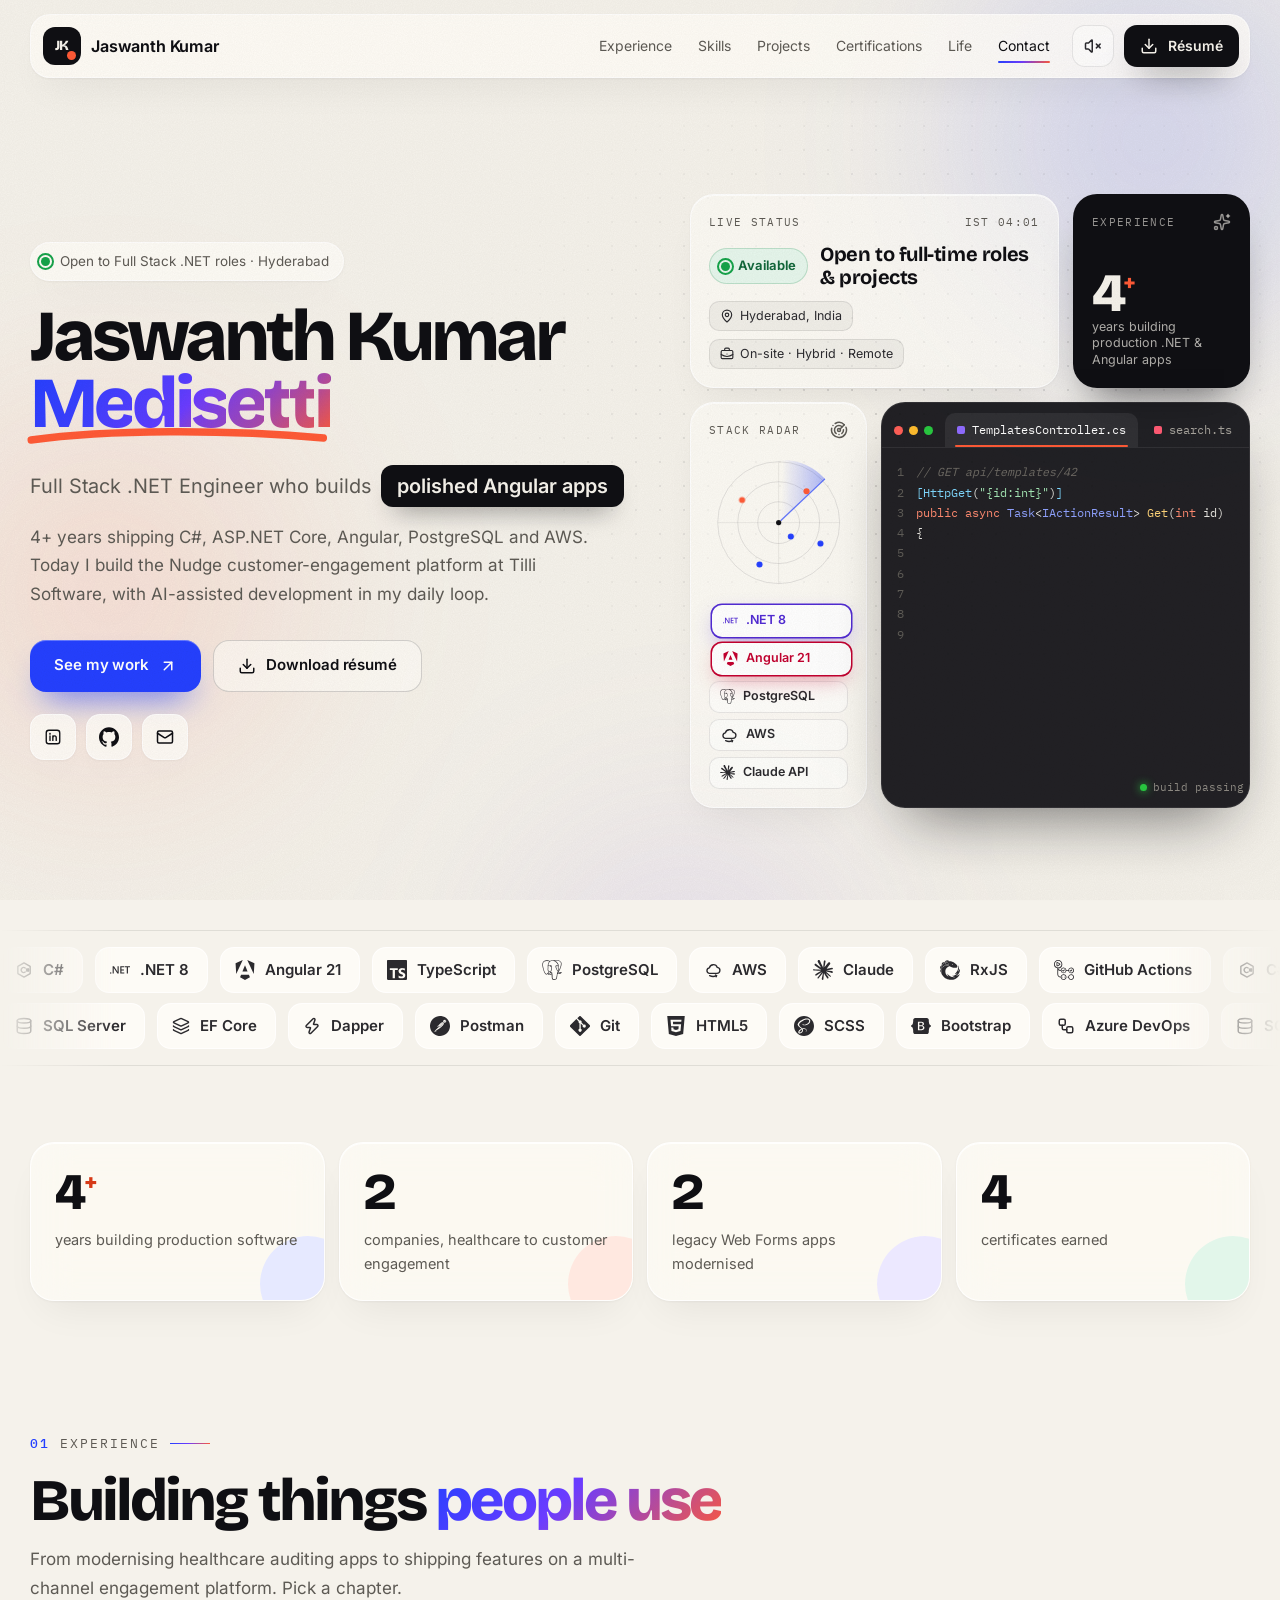
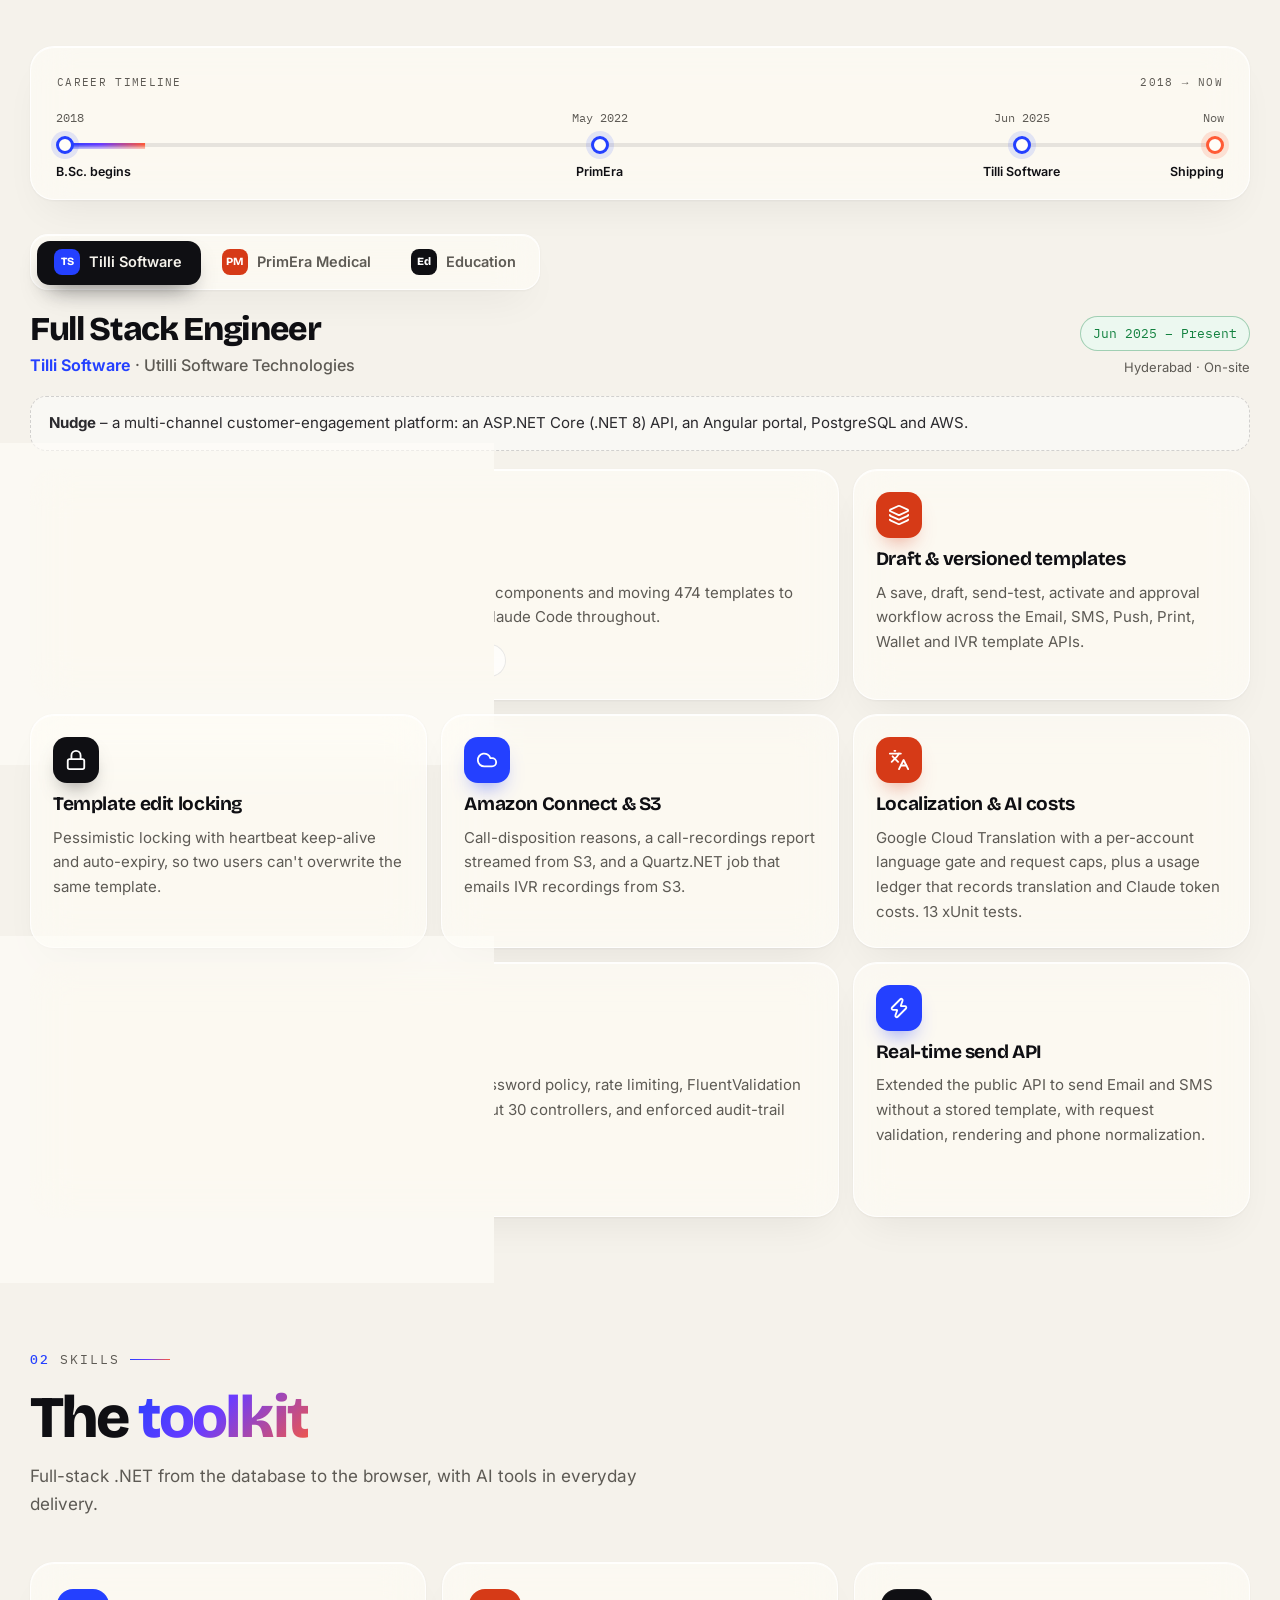
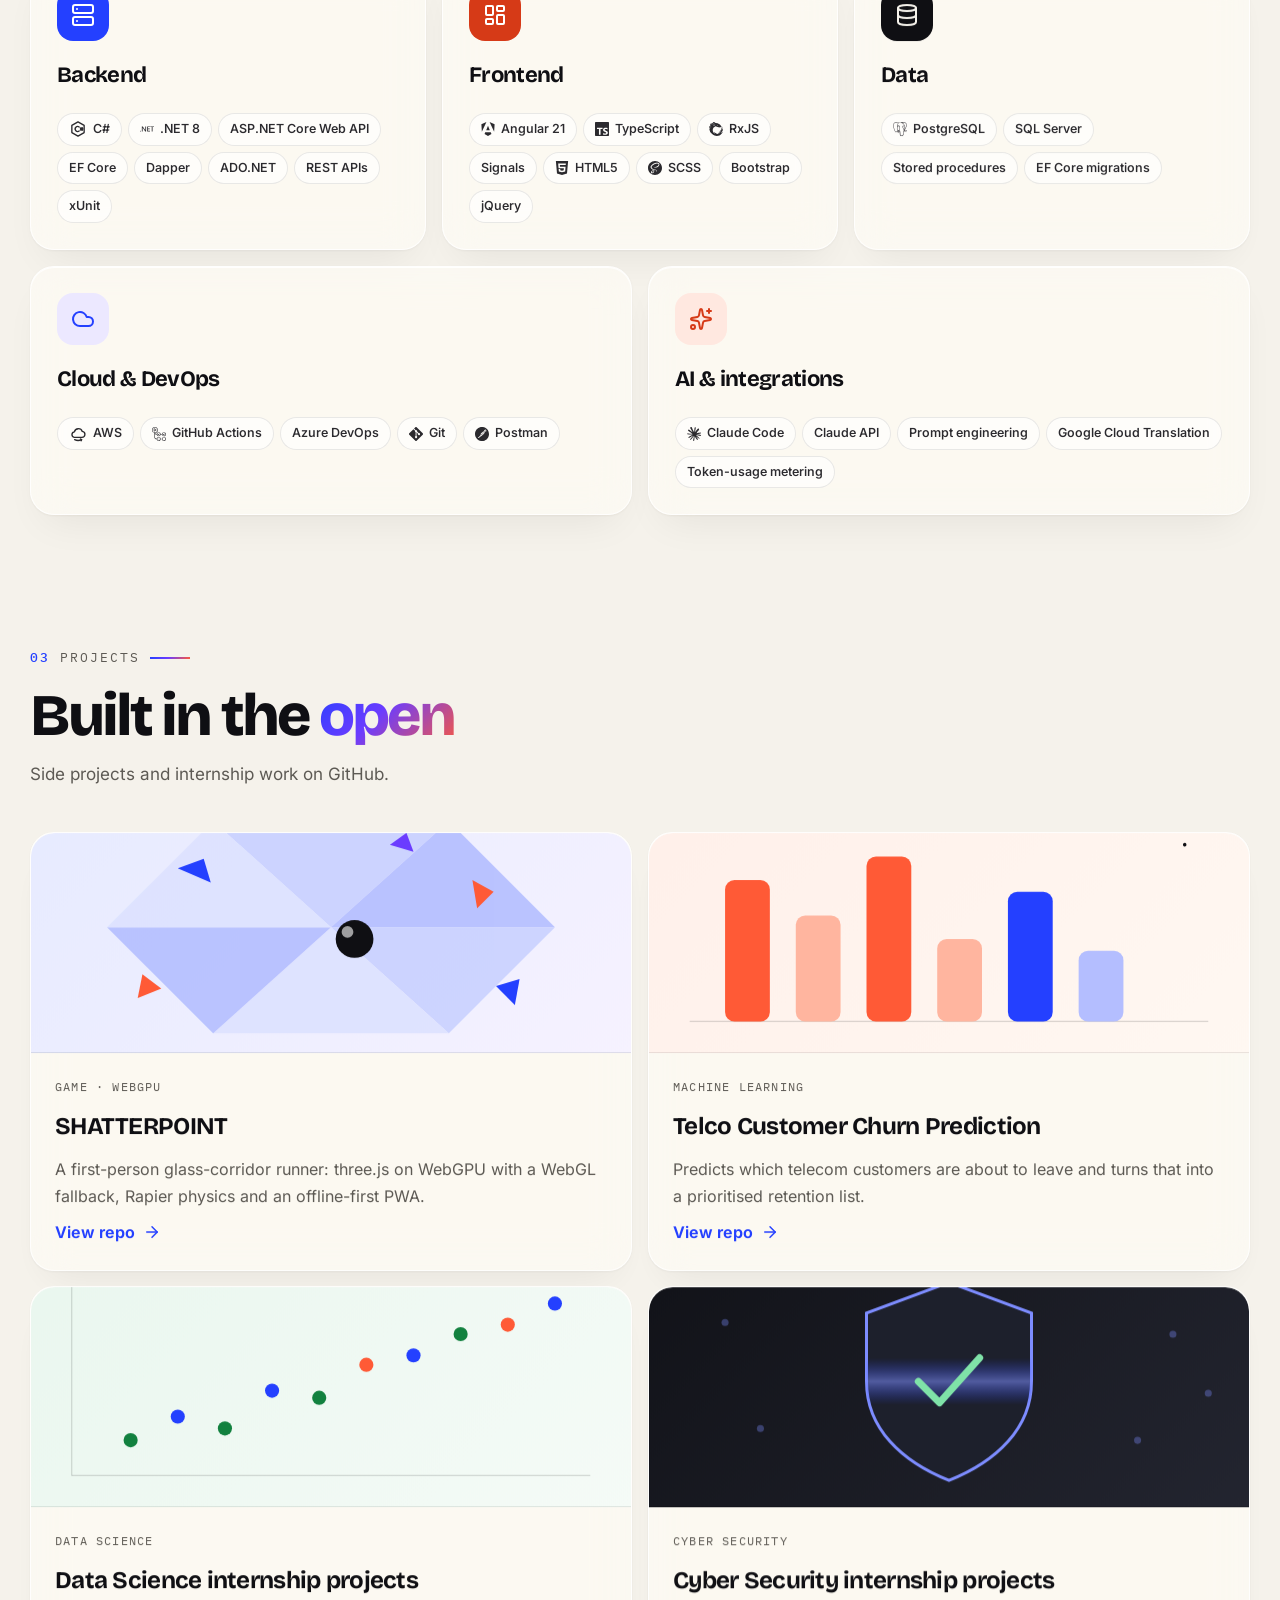
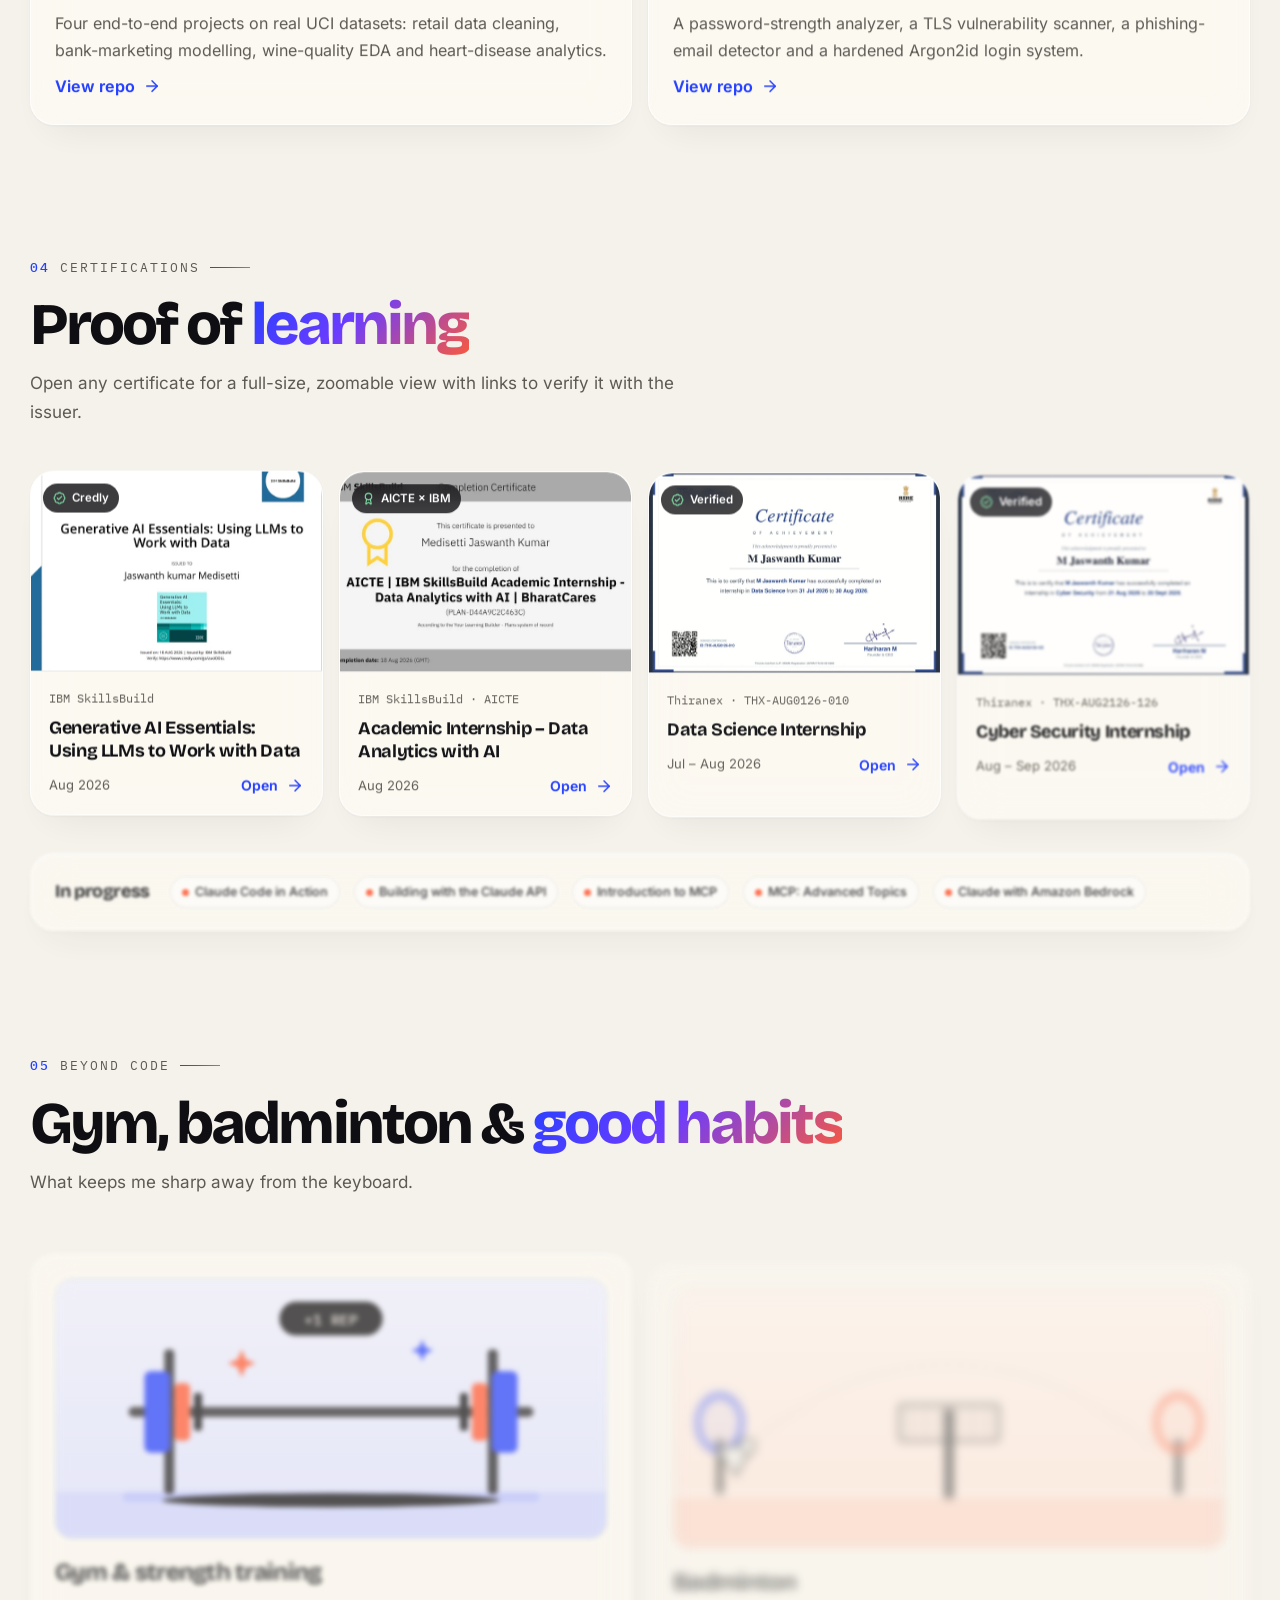
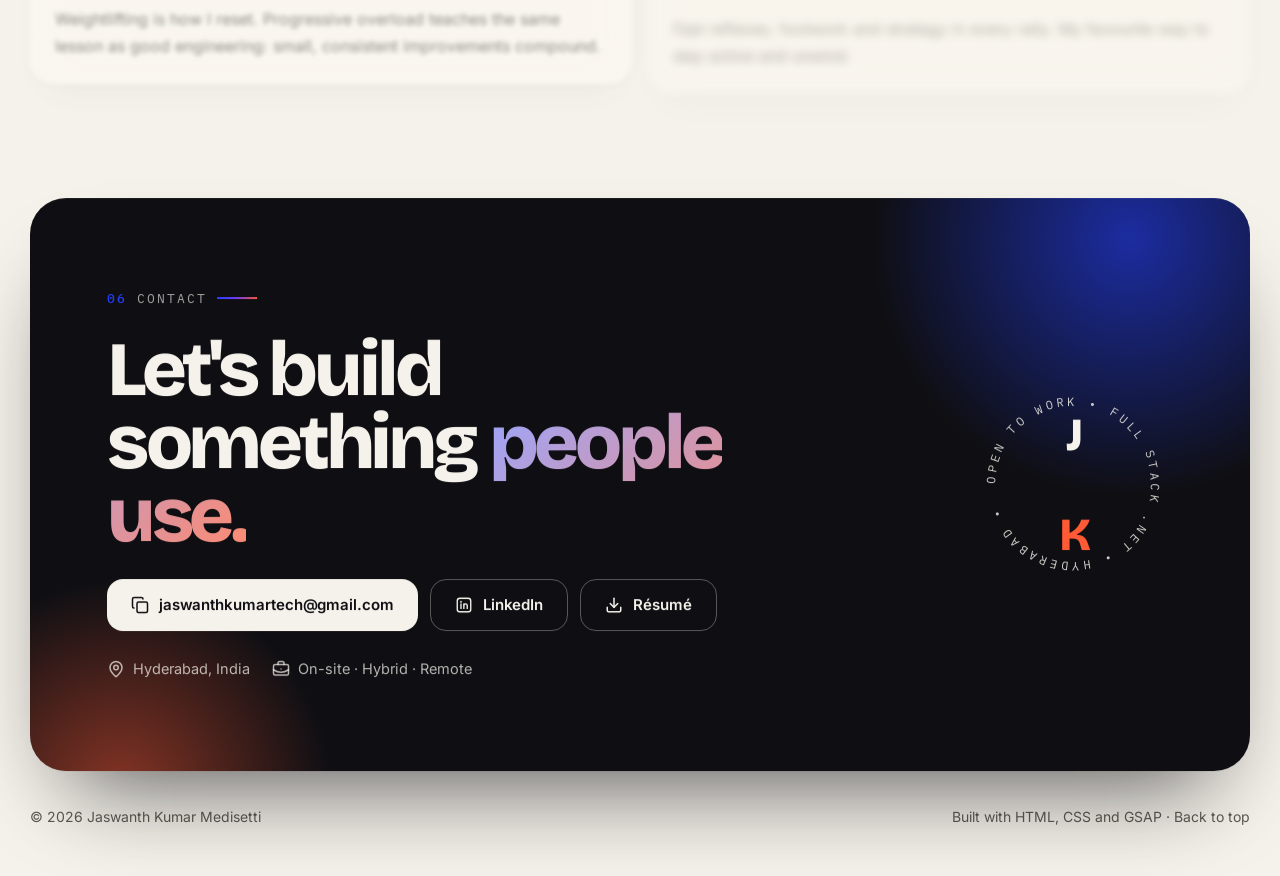
==== commit 437492cd: "Launch final Ivory Electric portfolio: bento hero, career tabs, certificate popups, GSAP motion, new" ====
--- a/index.html
+++ b/index.html
@@ -1,378 +1,443 @@
-<!doctype html>
-<html lang="en">
-<head>
-<meta charset="utf-8">
-<meta name="viewport" content="width=device-width, initial-scale=1, viewport-fit=cover">
-<title>Jaswanth Kumar Medisetti – Full Stack .NET Engineer | C#, Angular, PostgreSQL, AWS</title>
-<meta name="description" content="Jaswanth Kumar Medisetti – Full Stack .NET Engineer in Hyderabad with 4+ years building C# / ASP.NET Core APIs, Angular apps, PostgreSQL data layers and AI-assisted features.">
-<link rel="canonical" href="https://jaswanth-kumar-medisetti.pages.dev/">
-<meta name="author" content="Jaswanth Kumar Medisetti">
-<meta name="color-scheme" content="dark light">
-<meta name="theme-color" content="#05060b" media="(prefers-color-scheme: dark)">
-<meta name="theme-color" content="#f6f7fb" media="(prefers-color-scheme: light)">
-<meta property="og:type" content="profile">
-<meta property="og:title" content="Jaswanth Kumar Medisetti – Full Stack .NET Engineer">
-<meta property="og:description" content="C#, ASP.NET Core, Angular, PostgreSQL, AWS and AI-assisted development. 4+ years, Hyderabad.">
-<meta property="og:url" content="https://jaswanth-kumar-medisetti.pages.dev/">
-<meta property="og:image" content="https://jaswanth-kumar-medisetti.pages.dev/og-image.png">
-<meta property="og:image:width" content="1200">
-<meta property="og:image:height" content="630">
-<meta name="twitter:card" content="summary_large_image">
-<link rel="icon" href="favicon.svg" type="image/svg+xml">
-<link rel="icon" href="favicon-32.png" sizes="32x32" type="image/png">
-<link rel="apple-touch-icon" href="apple-touch-icon.png">
-<link rel="preload" href="assets/fonts/Geist-VF.woff2" as="font" type="font/woff2" crossorigin>
-<link rel="stylesheet" href="assets/css/styles.css?v=preview1">
-<script type="application/ld+json">
-{"@context":"https://schema.org","@type":"ProfilePage","mainEntity":{"@type":"Person","name":"Jaswanth Kumar Medisetti","jobTitle":"Full Stack .NET Engineer","worksFor":{"@type":"Organization","name":"Tilli Software"},"address":{"@type":"PostalAddress","addressLocality":"Hyderabad","addressCountry":"IN"},"email":"mailto:jaswanthkumartech@gmail.com","sameAs":["https://www.linkedin.com/in/jaswanth-kumar-medisetti-83159b236","https://github.com/JaswanthTech99"],"knowsAbout":["C#",".NET","ASP.NET Core","Angular","TypeScript","PostgreSQL","SQL Server","AWS","Prompt engineering","Claude"]}}
-</script>
-</head>
-<body>
-<a class="skip-link" href="#main">Skip to content</a>
-<div class="bg" aria-hidden="true">
-  <div class="bg-aurora"><span></span><span></span><span></span></div>
-  <div class="bg-grid"></div>
-  <div class="bg-noise"></div>
-</div>
-
-<header class="nav-wrap">
-  <nav class="nav" aria-label="Primary">
-    <a class="brand" href="#top" aria-label="Jaswanth Kumar Medisetti, home"><span class="brand-mark">JK</span><span class="brand-name">Jaswanth <small>Medisetti</small></span></a>
-    <ul class="nav-links">
-      <li><a href="#experience">Experience</a></li>
-      <li><a href="#nia">AI work</a></li>
-      <li><a href="#certifications">Certifications</a></li>
-      <li><a href="#projects">Projects</a></li>
-      <li><a href="#life">Life</a></li>
-      <li><a href="#contact">Contact</a></li>
-    </ul>
-    <div class="nav-actions">
-      <a class="icon-btn" href="https://www.linkedin.com/in/jaswanth-kumar-medisetti-83159b236" target="_blank" rel="noopener" aria-label="LinkedIn"><svg class="icon"><use href="assets/img/sprite.svg#b-linkedin"/></svg></a>
-      <a class="icon-btn" href="https://github.com/JaswanthTech99" target="_blank" rel="noopener" aria-label="GitHub"><svg class="icon"><use href="assets/img/sprite.svg#b-github"/></svg></a>
-    </div>
-  </nav>
-</header>
-
-<main id="main">
-  <!-- HERO -->
-  <section id="top" class="hero">
-    <div class="hero-paths" aria-hidden="true">
-      <svg viewBox="0 0 1200 800" preserveAspectRatio="xMidYMid slice">
-        <defs>
-          <linearGradient id="heroStroke" x1="0" y1="0" x2="1" y2="0">
-            <stop offset="0" stop-color="#8b93ff" stop-opacity="0"/>
-            <stop offset=".5" stop-color="#8b93ff" stop-opacity=".55"/>
-            <stop offset="1" stop-color="#38d9f5" stop-opacity="0"/>
-          </linearGradient>
-        </defs>
-        <path pathLength="1" stroke-width="1" d="M-80 620 C 220 520, 380 700, 640 560 S 1040 420, 1280 520"/>
-        <path pathLength="1" stroke-width="1.2" d="M-80 560 C 200 470, 420 640, 660 500 S 1020 380, 1280 470"/>
-        <path pathLength="1" stroke-width=".8" d="M-80 680 C 260 600, 400 760, 700 620 S 1080 500, 1280 600"/>
-        <path pathLength="1" stroke-width="1" d="M-80 500 C 240 420, 440 580, 680 440 S 1000 330, 1280 420"/>
-        <path pathLength="1" stroke-width=".7" d="M-80 740 C 280 660, 460 800, 720 680 S 1100 560, 1280 650"/>
-        <path pathLength="1" stroke-width="1.1" d="M-80 440 C 260 380, 460 520, 700 380 S 1040 280, 1280 360"/>
-        <path pathLength="1" stroke-width=".9" d="M-80 380 C 280 330, 480 460, 720 320 S 1060 230, 1280 300"/>
-        <path pathLength="1" stroke-width=".6" d="M-80 320 C 300 280, 500 400, 740 260 S 1080 180, 1280 240"/>
-      </svg>
-    </div>
-    <div class="container hero-grid">
-      <div class="hero-copy">
-        <span class="status-pill"><span class="pulse-dot" aria-hidden="true"></span>Open to Full Stack .NET roles · Hyderabad · Hybrid / Remote</span>
-        <h1 class="hero-name" aria-label="Jaswanth Kumar Medisetti">
-          <span class="line"><span class="word"><span class="ch c1">J</span><span class="ch c2">a</span><span class="ch c3">s</span><span class="ch c4">w</span><span class="ch c5">a</span><span class="ch c6">n</span><span class="ch c7">t</span><span class="ch c8">h</span></span> <span class="word"><span class="ch c9">K</span><span class="ch c10">u</span><span class="ch c11">m</span><span class="ch c12">a</span><span class="ch c13">r</span></span></span>
-          <span class="line line-2"><span class="word"><span class="ch c14">M</span><span class="ch c15">e</span><span class="ch c16">d</span><span class="ch c17">i</span><span class="ch c18">s</span><span class="ch c19">e</span><span class="ch c20">t</span><span class="ch c21">t</span><span class="ch c22">i</span></span></span>
-        </h1>
-        <p class="hero-role">Full Stack .NET Engineer <span class="rotator">C# · Angular · PostgreSQL</span></p>
-        <p class="hero-sub">4+ years building with C#, ASP.NET Core, Angular, PostgreSQL and AWS. Today I ship features on the Nudge customer-engagement platform at Tilli Software, and I build AI features with Claude.</p>
-        <div class="hero-ctas">
-          <a class="btn btn-primary" href="#experience">View experience <svg class="icon arrow"><use href="assets/img/sprite.svg#i-arrow-up-right"/></svg></a>
-          <a class="btn btn-ghost" href="#certifications"><svg class="icon"><use href="assets/img/sprite.svg#i-award"/></svg>Certifications</a>
-        </div>
-        <div class="hero-social">
-          <a class="icon-btn" href="mailto:jaswanthkumartech@gmail.com" aria-label="Email"><svg class="icon"><use href="assets/img/sprite.svg#i-mail"/></svg></a>
-          <a class="icon-btn" href="https://www.linkedin.com/in/jaswanth-kumar-medisetti-83159b236" target="_blank" rel="noopener" aria-label="LinkedIn"><svg class="icon"><use href="assets/img/sprite.svg#b-linkedin"/></svg></a>
-          <a class="icon-btn" href="https://github.com/JaswanthTech99" target="_blank" rel="noopener" aria-label="GitHub"><svg class="icon"><use href="assets/img/sprite.svg#b-github"/></svg></a>
-        </div>
-      </div>
-      <div class="orbit" aria-hidden="true">
-        <div class="ring ring-2">
-          <span class="planet"><span><svg class="icon"><use href="assets/img/sprite.svg#b-aws"/></svg></span></span>
-          <span class="planet"><span><svg class="icon"><use href="assets/img/sprite.svg#b-claude"/></svg></span></span>
-          <span class="planet"><span><svg class="icon"><use href="assets/img/sprite.svg#b-apachekafka"/></svg></span></span>
-          <span class="planet"><span><svg class="icon"><use href="assets/img/sprite.svg#b-githubactions"/></svg></span></span>
-          <span class="planet"><span><svg class="icon"><use href="assets/img/sprite.svg#b-postman"/></svg></span></span>
-          <span class="planet"><span><svg class="icon"><use href="assets/img/sprite.svg#b-git"/></svg></span></span>
-        </div>
-        <div class="ring ring-1">
-          <span class="planet"><span><svg class="icon"><use href="assets/img/sprite.svg#b-dotnet"/></svg></span></span>
-          <span class="planet"><span><svg class="icon"><use href="assets/img/sprite.svg#b-angular"/></svg></span></span>
-          <span class="planet"><span><svg class="icon"><use href="assets/img/sprite.svg#b-postgresql"/></svg></span></span>
-          <span class="planet"><span><svg class="icon"><use href="assets/img/sprite.svg#b-typescript"/></svg></span></span>
-        </div>
-        <div class="orbit-core"><span>JK</span></div>
-      </div>
-    </div>
-  </section>
-
-  <!-- STATS -->
-  <section class="stats" aria-label="Highlights">
-    <div class="container stats-grid">
-      <div class="card stat"><span class="stat-value">4<span class="unit">+</span></span><span class="stat-label">years building production .NET software</span></div>
-      <div class="card stat"><span class="stat-value">1,100<span class="unit">+</span></span><span class="stat-label">commits authored on the Nudge platform</span></div>
-      <div class="card stat"><span class="stat-value">2</span><span class="stat-label">legacy Web Forms apps moved to Angular + ASP.NET Core</span></div>
-      <div class="card stat"><span class="stat-value">4</span><span class="stat-label">certificates earned, 5 AI courses in progress</span></div>
-    </div>
-  </section>
-
-  <!-- EXPERIENCE -->
-  <section id="experience" class="section">
-    <div class="container">
-      <div class="section-head">
-        <span class="eyebrow"><span class="num">01</span> Experience</span>
-        <h2 class="section-title">Where I've been <span class="serif gradient-text">building</span></h2>
-      </div>
-      <ol class="timeline" role="list">
-        <li class="tl-item">
-          <span class="tl-dot" aria-hidden="true"></span>
-          <article class="card tl-card spotlight">
-            <div class="tl-head">
-              <span class="org-logo tilli" aria-hidden="true">TS</span>
-              <div>
-                <h3 class="tl-title">Full Stack Engineer</h3>
-                <p class="tl-org">Tilli Software <span class="muted">· Utilli Software Technologies</span></p>
-              </div>
-              <div class="tl-meta"><span class="date-pill live">Jun 2025 – Present</span><span class="loc">Hyderabad, India</span></div>
-            </div>
-            <p class="tl-context"><strong>Nudge</strong> – a multi-channel customer-engagement platform: an ASP.NET Core (.NET 8) API, an Angular portal, PostgreSQL and AWS.</p>
-            <ul class="bullets">
-              <li><strong>Full-stack delivery:</strong> authored 1,100+ commits across the Angular portal, ASP.NET Core API, business layer and EF Core / PostgreSQL data layer.</li>
-              <li><strong>Angular upgrade:</strong> moved the portal to Angular 21.</li>
-              <li><strong>Nia AI assistant:</strong> built an in-app, tool-calling assistant end to end, then rewrote it from a Python sidecar into C# inside the .NET 8 API (feature branch).</li>
-              <li><strong>Translation:</strong> integrated Google Cloud Translation for multi-language email templates, with a per-account language gate, usage metering and 13 xUnit tests.</li>
-              <li><strong>AI cost tracking:</strong> added a per-call token-usage ledger for the Claude-powered template generator.</li>
-            </ul>
-            <div class="tags"><span class="tag">C#</span><span class="tag">.NET 8</span><span class="tag">ASP.NET Core</span><span class="tag">Angular 21</span><span class="tag">TypeScript</span><span class="tag">PostgreSQL</span><span class="tag">EF Core</span><span class="tag">AWS</span><span class="tag">xUnit</span></div>
-          </article>
-        </li>
-        <li class="tl-item">
-          <span class="tl-dot" aria-hidden="true"></span>
-          <article class="card tl-card spotlight">
-            <div class="tl-head">
-              <span class="org-logo primera" aria-hidden="true">PM</span>
-              <div>
-                <h3 class="tl-title">Software Developer (Full Stack .NET)</h3>
-                <p class="tl-org">PrimEra Medical Technologies <span class="muted">· client: Prime Healthcare</span></p>
-              </div>
-              <div class="tl-meta"><span class="date-pill">May 2022 – Jun 2025</span><span class="loc">Hyderabad, India</span></div>
-            </div>
-            <p class="tl-context">Healthcare auditing apps for Prime Healthcare, a U.S. health system with 44 hospitals across 14 states.</p>
-            <ul class="bullets">
-              <li><strong>Coder Auditor:</strong> migrated the module from ASP.NET Web Forms to Angular and ASP.NET Core Web API with Dapper, overhauling the UI and enabling real-time tracking and reporting.</li>
-              <li><strong>Retro Auditor:</strong> upgraded the module to Angular and ASP.NET Core Web API on SQL Server, improving maintainability.</li>
-              <li><strong>APIs &amp; SQL:</strong> built REST APIs, batch jobs and SQL Server stored procedures; shipped through Azure DevOps CI/CD.</li>
-              <li><strong>Growth:</strong> joined as Associate Software Engineer (ADO.NET, Web Forms, jQuery ASMX services) and moved to Software Engineer.</li>
-            </ul>
-            <div class="tags"><span class="tag">C#</span><span class="tag">ASP.NET Core Web API</span><span class="tag">Angular</span><span class="tag">Dapper</span><span class="tag">SQL Server</span><span class="tag">Azure DevOps</span><span class="tag">Postman</span></div>
-          </article>
-        </li>
-        <li class="tl-item">
-          <span class="tl-dot" aria-hidden="true"></span>
-          <article class="card tl-card spotlight">
-            <div class="tl-head">
-              <span class="org-logo edu" aria-hidden="true">BSc</span>
-              <div>
-                <h3 class="tl-title">Bachelor of Science (B.Sc.)</h3>
-                <p class="tl-org">Pithapur Rajah's Government College, Kakinada <span class="muted">· Adikavi Nannaya University</span></p>
-              </div>
-              <div class="tl-meta"><span class="date-pill">Jun 2018 – Nov 2021</span><span class="loc">Kakinada, India</span></div>
-            </div>
-          </article>
-        </li>
-      </ol>
-    </div>
-  </section>
-
-  <!-- NIA / AI -->
-  <section id="nia" class="section">
-    <div class="container">
-      <div class="section-head">
-        <span class="eyebrow"><span class="num">02</span> AI engineering</span>
-        <h2 class="section-title">Nia – an assistant <span class="serif gradient-text">inside</span> Nudge</h2>
-        <p class="section-lede">A chat assistant and tool-calling agent built into the Nudge portal. It explains the product, looks up the signed-in user's data, opens pages and runs confirmed actions, always acting as that user.</p>
-      </div>
-      <div class="ai-grid">
-        <article class="card ai-card spotlight">
-          <span class="badge-icon"><svg class="icon"><use href="assets/img/sprite.svg#i-workflow"/></svg></span>
-          <h3>Three-step agent</h3>
-          <ul>
-            <li><svg class="icon"><use href="assets/img/sprite.svg#i-check"/></svg>Triage works out the intent; an actor calls tools (max 6 steps); a reply step keeps only facts backed by tool results.</li>
-            <li><svg class="icon"><use href="assets/img/sprite.svg#i-check"/></svg>Model fallback chain with retries and timeouts.</li>
-            <li><svg class="icon"><use href="assets/img/sprite.svg#i-check"/></svg>Rewritten from a Python sidecar into C# inside the .NET 8 API.</li>
-          </ul>
-        </article>
-        <article class="card ai-card spotlight">
-          <span class="badge-icon"><svg class="icon"><use href="assets/img/sprite.svg#i-brain-circuit"/></svg></span>
-          <h3>Prompt engineering</h3>
-          <ul>
-            <li><svg class="icon"><use href="assets/img/sprite.svg#i-check"/></svg>A separate system prompt for each step, with grounding rules and prompt-budget caps.</li>
-            <li><svg class="icon"><use href="assets/img/sprite.svg#i-check"/></svg>BM25 search over the product's help content, so answers quote real docs.</li>
-            <li><svg class="icon"><use href="assets/img/sprite.svg#i-check"/></svg>Common questions answered without calling the model.</li>
-          </ul>
-        </article>
-        <article class="card ai-card spotlight">
-          <span class="badge-icon"><svg class="icon"><use href="assets/img/sprite.svg#i-shield-check"/></svg></span>
-          <h3>Safe by design</h3>
-          <ul>
-            <li><svg class="icon"><use href="assets/img/sprite.svg#i-check"/></svg>Every tool call runs as the signed-in user, so normal permissions still apply.</li>
-            <li><svg class="icon"><use href="assets/img/sprite.svg#i-check"/></svg>Destructive actions need confirmation; per-user rate limits.</li>
-            <li><svg class="icon"><use href="assets/img/sprite.svg#i-check"/></svg>Live streamed replies in an accessible Angular chat panel.</li>
-          </ul>
-        </article>
-      </div>
-      <div class="now-card" style="margin-top:16px">
-        <span class="icon-wrap"><svg class="icon"><use href="assets/img/sprite.svg#b-claude"/></svg></span>
-        <p>I use <strong>Claude Code</strong> day to day on the Nudge codebase (22 sessions so far), including the Nia rewrite and the Angular 21 upgrade.</p>
-      </div>
-    </div>
-  </section>
-
-  <!-- CERTIFICATIONS -->
-  <section id="certifications" class="section">
-    <div class="container">
-      <div class="section-head">
-        <span class="eyebrow"><span class="num">03</span> Certifications</span>
-        <h2 class="section-title">Credentials &amp; <span class="serif gradient-text">learning</span></h2>
-        <p class="section-lede">Open a certificate to see it full size, or verify it with the issuer.</p>
-      </div>
-      <div class="cert-grid">
-        <article class="card cert-card spotlight">
-          <a class="cert-thumb" href="assets/img/certs/ibm-genai-essentials.webp" target="_blank" rel="noopener"><img src="assets/img/certs/ibm-genai-essentials-thumb.webp" width="720" height="550" loading="lazy" alt="IBM SkillsBuild badge certificate: Generative AI Essentials – Using LLMs to Work with Data"></a>
-          <div class="cert-body">
-            <span class="cert-issuer"><span class="dot"></span>IBM SkillsBuild · Credly</span>
-            <h3 class="cert-title">Generative AI Essentials: Using LLMs to Work with Data</h3>
-            <div class="cert-foot"><span class="cert-date">Aug 2026</span><a class="link-arrow" href="https://www.credly.com/go/zuol0OLL" target="_blank" rel="noopener">Verify <svg class="icon"><use href="assets/img/sprite.svg#i-arrow-up-right"/></svg></a></div>
-          </div>
-        </article>
-        <article class="card cert-card spotlight">
-          <a class="cert-thumb" href="assets/img/certs/ibm-aicte-data-analytics-ai.webp" target="_blank" rel="noopener"><img src="assets/img/certs/ibm-aicte-data-analytics-ai-thumb.webp" width="720" height="445" loading="lazy" alt="Completion certificate: AICTE | IBM SkillsBuild Academic Internship – Data Analytics with AI"></a>
-          <div class="cert-body">
-            <span class="cert-issuer"><span class="dot"></span>AICTE × IBM SkillsBuild</span>
-            <h3 class="cert-title">Academic Internship – Data Analytics with AI</h3>
-            <div class="cert-foot"><span class="cert-date">Aug 2026</span><a class="link-arrow" href="assets/docs/certs/ibm-aicte-data-analytics-ai.pdf" target="_blank" rel="noopener">PDF <svg class="icon"><use href="assets/img/sprite.svg#i-arrow-up-right"/></svg></a></div>
-          </div>
-        </article>
-        <article class="card cert-card spotlight">
-          <a class="cert-thumb" href="assets/img/certs/thiranex-data-science.webp" target="_blank" rel="noopener"><img src="assets/img/certs/thiranex-data-science-thumb.webp" width="720" height="509" loading="lazy" alt="Thiranex certificate of achievement: Data Science internship"></a>
-          <div class="cert-body">
-            <span class="cert-issuer"><span class="dot"></span>Thiranex · ID THX-AUG0126-010</span>
-            <h3 class="cert-title">Data Science Internship</h3>
-            <div class="cert-foot"><span class="cert-date">Jul – Aug 2026</span><a class="link-arrow" href="https://www.thiranex.in/?verifyId=THX-AUG0126-010" target="_blank" rel="noopener">Verify <svg class="icon"><use href="assets/img/sprite.svg#i-arrow-up-right"/></svg></a></div>
-          </div>
-        </article>
-        <article class="card cert-card spotlight">
-          <a class="cert-thumb" href="assets/img/certs/thiranex-cyber-security.webp" target="_blank" rel="noopener"><img src="assets/img/certs/thiranex-cyber-security-thumb.webp" width="720" height="509" loading="lazy" alt="Thiranex certificate of achievement: Cyber Security internship"></a>
-          <div class="cert-body">
-            <span class="cert-issuer"><span class="dot"></span>Thiranex · ID THX-AUG2126-126</span>
-            <h3 class="cert-title">Cyber Security Internship</h3>
-            <div class="cert-foot"><span class="cert-date">Aug – Sep 2026</span><a class="link-arrow" href="https://www.thiranex.in/?verifyId=THX-AUG2126-126" target="_blank" rel="noopener">Verify <svg class="icon"><use href="assets/img/sprite.svg#i-arrow-up-right"/></svg></a></div>
-          </div>
-        </article>
-      </div>
-      <div class="sub-head"><h3>In progress</h3><p>Anthropic Academy · assessments pending</p></div>
-      <div class="progress-grid">
-        <div class="card progress-card"><svg class="icon" style="width:28px;height:28px;color:var(--accent)"><use href="assets/img/sprite.svg#b-claude"/></svg><div><h4>Claude Code in Action</h4><p>Anthropic Academy</p></div></div>
-        <div class="card progress-card"><svg class="icon" style="width:28px;height:28px;color:var(--accent)"><use href="assets/img/sprite.svg#b-claude"/></svg><div><h4>Building with the Claude API</h4><p>Anthropic Academy</p></div></div>
-        <div class="card progress-card"><svg class="icon" style="width:28px;height:28px;color:var(--accent)"><use href="assets/img/sprite.svg#b-modelcontextprotocol"/></svg><div><h4>Introduction to Model Context Protocol</h4><p>Anthropic Academy</p></div></div>
-        <div class="card progress-card"><svg class="icon" style="width:28px;height:28px;color:var(--accent)"><use href="assets/img/sprite.svg#b-modelcontextprotocol"/></svg><div><h4>MCP: Advanced Topics</h4><p>Anthropic Academy</p></div></div>
-        <div class="card progress-card"><svg class="icon" style="width:28px;height:28px;color:var(--accent)"><use href="assets/img/sprite.svg#b-aws"/></svg><div><h4>Claude with Amazon Bedrock</h4><p>Anthropic Academy</p></div></div>
-      </div>
-    </div>
-  </section>
-
-  <!-- PROJECTS -->
-  <section id="projects" class="section">
-    <div class="container">
-      <div class="section-head">
-        <span class="eyebrow"><span class="num">04</span> Projects</span>
-        <h2 class="section-title">On <span class="serif gradient-text">GitHub</span></h2>
-      </div>
-      <div class="bento">
-        <a class="card bento-card spotlight" href="https://github.com/JaswanthTech99/offline-game" target="_blank" rel="noopener">
-          <span class="kicker"><svg class="icon"><use href="assets/img/sprite.svg#b-typescript"/></svg>Game · WebGPU</span>
-          <h3>SHATTERPOINT</h3>
-          <p>A first-person glass-corridor runner: three.js on WebGPU with a WebGL fallback, Rapier physics, offline-first PWA.</p>
-          <span class="link-arrow card-cta">View repo <svg class="icon"><use href="assets/img/sprite.svg#i-arrow-right"/></svg></span>
-        </a>
-        <a class="card bento-card spotlight" href="https://github.com/JaswanthTech99/Telco-Customer-Churn-Prediction" target="_blank" rel="noopener">
-          <span class="kicker"><svg class="icon"><use href="assets/img/sprite.svg#b-python"/></svg>Machine learning</span>
-          <h3>Telco Customer Churn Prediction</h3>
-          <p>Predicts which telecom customers are about to leave and turns that into a prioritised retention list.</p>
-          <span class="link-arrow card-cta">View repo <svg class="icon"><use href="assets/img/sprite.svg#i-arrow-right"/></svg></span>
-        </a>
-        <a class="card bento-card spotlight" href="https://github.com/JaswanthTech99/thiranex-data-science-internship" target="_blank" rel="noopener">
-          <span class="kicker"><svg class="icon"><use href="assets/img/sprite.svg#b-pandas"/></svg>Data science</span>
-          <h3>Data Science internship projects</h3>
-          <p>Four end-to-end projects on real UCI datasets: retail data cleaning, bank-marketing modelling, wine-quality EDA and heart-disease analytics.</p>
-          <span class="link-arrow card-cta">View repo <svg class="icon"><use href="assets/img/sprite.svg#i-arrow-right"/></svg></span>
-        </a>
-        <a class="card bento-card spotlight" href="https://github.com/JaswanthTech99/thiranex-cyber-security-internship" target="_blank" rel="noopener">
-          <span class="kicker"><svg class="icon"><use href="assets/img/sprite.svg#i-shield"/></svg>Cyber security</span>
-          <h3>Cyber Security internship projects</h3>
-          <p>A password-strength analyzer, a TLS vulnerability scanner, a phishing-email detector and a hardened Argon2id login system.</p>
-          <span class="link-arrow card-cta">View repo <svg class="icon"><use href="assets/img/sprite.svg#i-arrow-right"/></svg></span>
-        </a>
-      </div>
-    </div>
-  </section>
-
-  <!-- LIFE -->
-  <section id="life" class="section">
-    <div class="container">
-      <div class="section-head">
-        <span class="eyebrow"><span class="num">05</span> Beyond code</span>
-        <h2 class="section-title">What keeps me <span class="serif gradient-text">sharp</span></h2>
-      </div>
-      <div class="life-grid">
-        <article class="card life-card spotlight">
-          <div class="life-visual" aria-hidden="true"><svg class="icon" style="width:84px;height:84px;color:var(--accent)"><use href="assets/img/sprite.svg#i-dumbbell"/></svg></div>
-          <h3>Gym &amp; strength training</h3>
-          <p>Weightlifting is how I reset. Progressive overload teaches what good engineering does: small, consistent improvements compound.</p>
-        </article>
-        <article class="card life-card spotlight">
-          <div class="life-visual" aria-hidden="true"><svg class="icon" style="width:84px;height:84px;color:var(--accent-2)"><use href="assets/img/sprite.svg#i-trophy"/></svg></div>
-          <h3>Badminton</h3>
-          <p>Fast reflexes, footwork and strategy in every rally. My favourite way to stay active and unwind.</p>
-        </article>
-        <article class="card life-card spotlight">
-          <div class="life-visual" aria-hidden="true"><svg class="icon" style="width:84px;height:84px;color:var(--accent-3)"><use href="assets/img/sprite.svg#i-sparkles"/></svg></div>
-          <h3>Always learning AI</h3>
-          <p>Exploring Claude, the Model Context Protocol and retrieval-augmented generation (RAG), and bringing what works into everyday engineering.</p>
-        </article>
-      </div>
-    </div>
-  </section>
-
-  <!-- CONTACT -->
-  <section id="contact" class="section">
-    <div class="container">
-      <div class="card contact-card">
-        <span class="eyebrow"><span class="num">06</span> Contact</span>
-        <h2 class="contact-title">Let's build something <span class="serif gradient-text">reliable</span> together.</h2>
-        <div class="contact-actions">
-          <a class="btn btn-primary" href="mailto:jaswanthkumartech@gmail.com"><svg class="icon"><use href="assets/img/sprite.svg#i-mail"/></svg>jaswanthkumartech@gmail.com</a>
-          <a class="btn btn-ghost" href="https://www.linkedin.com/in/jaswanth-kumar-medisetti-83159b236" target="_blank" rel="noopener"><svg class="icon"><use href="assets/img/sprite.svg#b-linkedin"/></svg>LinkedIn</a>
-        </div>
-        <div class="contact-meta"><span><svg class="icon"><use href="assets/img/sprite.svg#i-map-pin"/></svg>Hyderabad, India</span><span><svg class="icon"><use href="assets/img/sprite.svg#i-briefcase-business"/></svg>On-site · Hybrid · Remote</span></div>
-      </div>
-    </div>
-  </section>
-</main>
-
-<footer class="footer">
-  <div class="container footer-inner">
-    <span>© 2026 Jaswanth Kumar Medisetti</span>
-    <span>Full version with animations and popups coming soon</span>
-  </div>
-</footer>
-</body>
-</html>
+<!doctype html>
+<html lang="en">
+<head>
+<meta charset="utf-8">
+<meta name="viewport" content="width=device-width, initial-scale=1, viewport-fit=cover">
+<title>Jaswanth Kumar Medisetti – Full Stack .NET Engineer | C#, Angular, PostgreSQL, AWS</title>
+<meta name="description" content="Jaswanth Kumar Medisetti – Full Stack .NET Engineer in Hyderabad with 4+ years building C# / ASP.NET Core APIs, Angular apps and PostgreSQL data layers on AWS, with AI-assisted development.">
+<link rel="canonical" href="https://jaswanthtech99.github.io/">
+<meta name="author" content="Jaswanth Kumar Medisetti">
+<meta name="robots" content="index, follow, max-image-preview:large">
+<meta name="theme-color" content="#f5f2eb">
+<meta name="color-scheme" content="light">
+<meta property="og:type" content="profile">
+<meta property="og:site_name" content="Jaswanth Kumar Medisetti">
+<meta property="og:title" content="Jaswanth Kumar Medisetti – Full Stack .NET Engineer">
+<meta property="og:description" content="C#, ASP.NET Core, Angular 21, PostgreSQL, AWS and AI-assisted development. 4+ years, Hyderabad.">
+<meta property="og:url" content="https://jaswanthtech99.github.io/">
+<meta property="og:image" content="https://jaswanthtech99.github.io/og-image.png">
+<meta property="og:image:width" content="1200">
+<meta property="og:image:height" content="630">
+<meta property="og:image:alt" content="Jaswanth Kumar Medisetti – Full Stack .NET Engineer">
+<meta property="profile:first_name" content="Jaswanth Kumar">
+<meta property="profile:last_name" content="Medisetti">
+<meta name="twitter:card" content="summary_large_image">
+<link rel="icon" href="favicon.svg" type="image/svg+xml">
+<link rel="icon" href="favicon-32.png" sizes="32x32" type="image/png">
+<link rel="apple-touch-icon" href="apple-touch-icon.png">
+<link rel="manifest" href="site.webmanifest">
+<link rel="preload" href="assets/fonts/BricolageGrotesque-VF.woff2" as="font" type="font/woff2" crossorigin>
+<link rel="preload" href="assets/fonts/Inter-VF.woff2" as="font" type="font/woff2" crossorigin>
+<link rel="stylesheet" href="assets/css/styles.css?v=3">
+<script defer src="assets/vendor/gsap-3.15.0.min.js"></script>
+<script defer src="assets/vendor/ScrollTrigger-3.15.0.min.js"></script>
+<script defer src="assets/vendor/vanilla-tilt-1.8.1.min.js"></script>
+<script defer src="assets/vendor/confetti-1.9.4.min.js"></script>
+<script defer src="assets/js/main.js?v=3"></script>
+<script type="application/ld+json">
+{"@context":"https://schema.org","@type":"ProfilePage","dateModified":"2026-11-02","mainEntity":{"@type":"Person","name":"Jaswanth Kumar Medisetti","alternateName":"Jaswanth Kumar","jobTitle":"Full Stack .NET Engineer","worksFor":{"@type":"Organization","name":"Tilli Software"},"alumniOf":{"@type":"CollegeOrUniversity","name":"Pithapur Rajah's Government College, Kakinada"},"address":{"@type":"PostalAddress","addressLocality":"Hyderabad","addressRegion":"Telangana","addressCountry":"IN"},"email":"mailto:jaswanthkumartech@gmail.com","url":"https://jaswanthtech99.github.io/","sameAs":["https://www.linkedin.com/in/jaswanth-kumar-medisetti-83159b236","https://github.com/JaswanthTech99"],"knowsAbout":["C#",".NET 8","ASP.NET Core","Angular","TypeScript","PostgreSQL","SQL Server","Entity Framework Core","AWS","Prompt engineering","Claude"],"hasCredential":[{"@type":"EducationalOccupationalCredential","name":"Generative AI Essentials: Using LLMs to Work with Data","credentialCategory":"badge","recognizedBy":{"@type":"Organization","name":"IBM SkillsBuild"},"url":"https://www.credly.com/go/zuol0OLL"},{"@type":"EducationalOccupationalCredential","name":"AICTE | IBM SkillsBuild Academic Internship – Data Analytics with AI","credentialCategory":"certificate","recognizedBy":{"@type":"Organization","name":"IBM SkillsBuild"}},{"@type":"EducationalOccupationalCredential","name":"Data Science Internship","credentialCategory":"certificate","recognizedBy":{"@type":"Organization","name":"Thiranex"},"url":"https://www.thiranex.in/?verifyId=THX-AUG0126-010"},{"@type":"EducationalOccupationalCredential","name":"Cyber Security Internship","credentialCategory":"certificate","recognizedBy":{"@type":"Organization","name":"Thiranex"},"url":"https://www.thiranex.in/?verifyId=THX-AUG2126-126"}]}}
+</script>
+</head>
+<body>
+<!--SPRITE:START--><svg xmlns="http://www.w3.org/2000/svg" style="display:none" aria-hidden="true"><!-- Lucide (ISC) + simple-icons (CC0) --><symbol id="b-angular" viewBox="0 0 24 24"><path fill="currentColor" d="M16.712 17.711H7.288l-1.204 2.916L12 24l5.916-3.373-1.204-2.916ZM14.692 0l7.832 16.855.814-12.856L14.692 0ZM9.308 0 .662 3.999l.814 12.856L9.308 0Zm-.405 13.93h6.198L12 6.396 8.903 13.93Z"/></symbol><symbol id="b-aws" viewBox="0 0 24 24" fill="none" stroke="currentColor" stroke-linecap="round" stroke-linejoin="round" stroke-width="1.8"><path d="M7 16.5h10.2a4 4 0 0 0 .5-7.97A5.5 5.5 0 0 0 7.2 9.1 3.75 3.75 0 0 0 7 16.5Z"/><path d="M7.5 19.5c2.9 1.4 6.3 1.4 9.2 0"/><path d="m15.4 18.6 1.4.9-.6 1.5"/></symbol><symbol id="b-bootstrap" viewBox="0 0 24 24"><path fill="currentColor" d="M11.77 11.24H9.956V8.202h2.152c1.17 0 1.834.522 1.834 1.466 0 1.008-.773 1.572-2.174 1.572zm.324 1.206H9.957v3.348h2.231c1.459 0 2.232-.585 2.232-1.685s-.795-1.663-2.326-1.663zM24 11.39v1.218c-1.128.108-1.817.944-2.226 2.268-.407 1.319-.463 2.937-.42 4.186.045 1.3-.968 2.5-2.337 2.5H4.985c-1.37 0-2.383-1.2-2.337-2.5.043-1.249-.013-2.867-.42-4.186-.41-1.324-1.1-2.16-2.228-2.268V11.39c1.128-.108 1.819-.944 2.227-2.268.408-1.319.464-2.937.42-4.186-.045-1.3.968-2.5 2.338-2.5h14.032c1.37 0 2.382 1.2 2.337 2.5-.043 1.249.013 2.867.42 4.186.409 1.324 1.098 2.16 2.226 2.268zm-7.927 2.817c0-1.354-.953-2.333-2.368-2.488v-.057c1.04-.169 1.856-1.135 1.856-2.213 0-1.537-1.213-2.538-3.062-2.538h-4.16v10.172h4.181c2.218 0 3.553-1.086 3.553-2.876z"/></symbol><symbol id="b-claude" viewBox="0 0 24 24"><path fill="currentColor" d="m4.7144 15.9555 4.7174-2.6471.079-.2307-.079-.1275h-.2307l-.7893-.0486-2.6956-.0729-2.3375-.0971-2.2646-.1214-.5707-.1215-.5343-.7042.0546-.3522.4797-.3218.686.0608 1.5179.1032 2.2767.1578 1.6514.0972 2.4468.255h.3886l.0546-.1579-.1336-.0971-.1032-.0972L6.973 9.8356l-2.55-1.6879-1.3356-.9714-.7225-.4918-.3643-.4614-.1578-1.0078.6557-.7225.8803.0607.2246.0607.8925.686 1.9064 1.4754 2.4893 1.8336.3643.3035.1457-.1032.0182-.0728-.164-.2733-1.3539-2.4467-1.445-2.4893-.6435-1.032-.17-.6194c-.0607-.255-.1032-.4674-.1032-.7285L6.287.1335 6.6997 0l.9957.1336.419.3642.6192 1.4147 1.0018 2.2282 1.5543 3.0296.4553.8985.2429.8318.091.255h.1579v-.1457l.1275-1.706.2368-2.0947.2307-2.6957.0789-.7589.3764-.9107.7468-.4918.5828.2793.4797.686-.0668.4433-.2853 1.8517-.5586 2.9021-.3643 1.9429h.2125l.2429-.2429.9835-1.3053 1.6514-2.0643.7286-.8196.85-.9046.5464-.4311h1.0321l.759 1.1293-.34 1.1657-1.0625 1.3478-.8804 1.1414-1.2628 1.7-.7893 1.36.0729.1093.1882-.0183 2.8535-.607 1.5421-.2794 1.8396-.3157.8318.3886.091.3946-.3278.8075-1.967.4857-2.3072.4614-3.4364.8136-.0425.0304.0486.0607 1.5482.1457.6618.0364h1.621l3.0175.2247.7892.522.4736.6376-.079.4857-1.2142.6193-1.6393-.3886-3.825-.9107-1.3113-.3279h-.1822v.1093l1.0929 1.0686 2.0035 1.8092 2.5075 2.3314.1275.5768-.3218.4554-.34-.0486-2.2039-1.6575-.85-.7468-1.9246-1.621h-.1275v.17l.4432.6496 2.3436 3.5214.1214 1.0807-.17.3521-.6071.2125-.6679-.1214-1.3721-1.9246L14.38 17.959l-1.1414-1.9428-.1397.079-.674 7.2552-.3156.3703-.7286.2793-.6071-.4614-.3218-.7468.3218-1.4753.3886-1.9246.3157-1.53.2853-1.9004.17-.6314-.0121-.0425-.1397.0182-1.4328 1.9672-2.1796 2.9446-1.7243 1.8456-.4128.164-.7164-.3704.0667-.6618.4008-.5889 2.386-3.0357 1.4389-1.882.929-1.0868-.0062-.1579h-.0546l-6.3385 4.1164-1.1293.1457-.4857-.4554.0608-.7467.2307-.2429 1.9064-1.3114Z"/></symbol><symbol id="b-csharp" viewBox="0 0 24 24" fill="none" stroke="currentColor" stroke-linecap="round" stroke-linejoin="round" stroke-width="1.8"><path d="M12 2.5 20.2 7.25v9.5L12 21.5l-8.2-4.75v-9.5Z"/><path d="M13.6 9.4a3.3 3.3 0 1 0 0 5.2"/><path d="M15.9 10.2v3.6M17.7 10.2v3.6M15.3 11.3h3M15.3 12.7h3"/></symbol><symbol id="b-dotnet" viewBox="0 0 24 24"><path fill="currentColor" d="M24 8.77h-2.468v7.565h-1.425V8.77h-2.462V7.53H24zm-6.852 7.565h-4.821V7.53h4.63v1.24h-3.205v2.494h2.953v1.234h-2.953v2.604h3.396zm-6.708 0H8.882L4.78 9.863a2.896 2.896 0 0 1-.258-.51h-.036c.032.189.048.592.048 1.21v5.772H3.157V7.53h1.659l3.965 6.32c.167.261.275.442.323.54h.024c-.04-.233-.06-.629-.06-1.185V7.529h1.372zm-8.703-.693a.868.829 0 0 1-.869.829.868.829 0 0 1-.868-.83.868.829 0 0 1 .868-.828.868.829 0 0 1 .869.829Z"/></symbol><symbol id="b-git" viewBox="0 0 24 24"><path fill="currentColor" d="M13.09 23.549a1.54 1.54 0 0 1-2.18 0L.451 13.089a1.54 1.54 0 0 1 0-2.179l7.191-7.19 2.733 2.733a1.85 1.85 0 0 0 .964 2.326v6.66a1.849 1.849 0 1 0 1.54 0V8.957l2.508 2.508a1.85 1.85 0 1 0 1.09-1.09l-2.634-2.634a1.85 1.85 0 0 0-2.378-2.377L8.73 2.63 10.91.451a1.54 1.54 0 0 1 2.179 0l10.459 10.46a1.54 1.54 0 0 1 0 2.179z"/></symbol><symbol id="b-github" viewBox="0 0 24 24"><path fill="currentColor" d="M12 .297c-6.63 0-12 5.373-12 12 0 5.303 3.438 9.8 8.205 11.385.6.113.82-.258.82-.577 0-.285-.01-1.04-.015-2.04-3.338.724-4.042-1.61-4.042-1.61C4.422 18.07 3.633 17.7 3.633 17.7c-1.087-.744.084-.729.084-.729 1.205.084 1.838 1.236 1.838 1.236 1.07 1.835 2.809 1.305 3.495.998.108-.776.417-1.305.76-1.605-2.665-.3-5.466-1.332-5.466-5.93 0-1.31.465-2.38 1.235-3.22-.135-.303-.54-1.523.105-3.176 0 0 1.005-.322 3.3 1.23.96-.267 1.98-.399 3-.405 1.02.006 2.04.138 3 .405 2.28-1.552 3.285-1.23 3.285-1.23.645 1.653.24 2.873.12 3.176.765.84 1.23 1.91 1.23 3.22 0 4.61-2.805 5.625-5.475 5.92.42.36.81 1.096.81 2.22 0 1.606-.015 2.896-.015 3.286 0 .315.21.69.825.57C20.565 22.092 24 17.592 24 12.297c0-6.627-5.373-12-12-12"/></symbol><symbol id="b-githubactions" viewBox="0 0 24 24"><path fill="currentColor" d="M10.984 13.836a.5.5 0 0 1-.353-.146l-.745-.743a.5.5 0 1 1 .706-.708l.392.391 1.181-1.18a.5.5 0 0 1 .708.707l-1.535 1.533a.504.504 0 0 1-.354.146zm9.353-.147l1.534-1.532a.5.5 0 0 0-.707-.707l-1.181 1.18-.392-.391a.5.5 0 1 0-.706.708l.746.743a.497.497 0 0 0 .706-.001zM4.527 7.452l2.557-1.585A1 1 0 0 0 7.09 4.17L4.533 2.56A1 1 0 0 0 3 3.406v3.196a1.001 1.001 0 0 0 1.527.85zm2.03-2.436L4 6.602V3.406l2.557 1.61zM24 12.5c0 1.93-1.57 3.5-3.5 3.5a3.503 3.503 0 0 1-3.46-3h-2.08a3.503 3.503 0 0 1-3.46 3 3.502 3.502 0 0 1-3.46-3h-.558c-.972 0-1.85-.399-2.482-1.042V17c0 1.654 1.346 3 3 3h.04c.244-1.693 1.7-3 3.46-3 1.93 0 3.5 1.57 3.5 3.5S13.43 24 11.5 24a3.502 3.502 0 0 1-3.46-3H8c-2.206 0-4-1.794-4-4V9.899A5.008 5.008 0 0 1 0 5c0-2.757 2.243-5 5-5s5 2.243 5 5a5.005 5.005 0 0 1-4.952 4.998A2.482 2.482 0 0 0 7.482 12h.558c.244-1.693 1.7-3 3.46-3a3.502 3.502 0 0 1 3.46 3h2.08a3.503 3.503 0 0 1 3.46-3c1.93 0 3.5 1.57 3.5 3.5zm-15 8c0 1.378 1.122 2.5 2.5 2.5s2.5-1.122 2.5-2.5-1.122-2.5-2.5-2.5S9 19.122 9 20.5zM5 9c2.206 0 4-1.794 4-4S7.206 1 5 1 1 2.794 1 5s1.794 4 4 4zm9 3.5c0-1.378-1.122-2.5-2.5-2.5S9 11.122 9 12.5s1.122 2.5 2.5 2.5 2.5-1.122 2.5-2.5zm9 0c0-1.378-1.122-2.5-2.5-2.5S18 11.122 18 12.5s1.122 2.5 2.5 2.5 2.5-1.122 2.5-2.5zm-13 8a.5.5 0 1 0 1 0 .5.5 0 0 0-1 0zm2 0a.5.5 0 1 0 1 0 .5.5 0 0 0-1 0zm12 0c0 1.93-1.57 3.5-3.5 3.5a3.503 3.503 0 0 1-3.46-3.002c-.007.001-.013.005-.021.005l-.506.017h-.017a.5.5 0 0 1-.016-.999l.506-.017c.018-.002.035.006.052.007A3.503 3.503 0 0 1 20.5 17c1.93 0 3.5 1.57 3.5 3.5zm-1 0c0-1.378-1.122-2.5-2.5-2.5S18 19.122 18 20.5s1.122 2.5 2.5 2.5 2.5-1.122 2.5-2.5z"/></symbol><symbol id="b-html5" viewBox="0 0 24 24"><path fill="currentColor" d="M1.5 0h21l-1.91 21.563L11.977 24l-8.564-2.438L1.5 0zm7.031 9.75l-.232-2.718 10.059.003.23-2.622L5.412 4.41l.698 8.01h9.126l-.326 3.426-2.91.804-2.955-.81-.188-2.11H6.248l.33 4.171L12 19.351l5.379-1.443.744-8.157H8.531z"/></symbol><symbol id="b-linkedin" viewBox="0 0 24 24" fill="none" stroke="currentColor" stroke-linecap="round" stroke-linejoin="round" stroke-width="1.8"><rect x="3" y="3" width="18" height="18" rx="3.5"/><path d="M8 10.5v6"/><circle cx="8" cy="7.6" r=".4" fill="currentColor"/><path d="M11.8 16.5v-6M11.8 13.2c0-1.7 1-2.8 2.4-2.8 1.5 0 2.1 1 2.1 2.7v3.4"/></symbol><symbol id="b-postgresql" viewBox="0 0 24 24"><path fill="currentColor" d="M23.5594 14.7228a.5269.5269 0 0 0-.0563-.1191c-.139-.2632-.4768-.3418-1.0074-.2321-1.6533.3411-2.2935.1312-2.5256-.0191 1.342-2.0482 2.445-4.522 3.0411-6.8297.2714-1.0507.7982-3.5237.1222-4.7316a1.5641 1.5641 0 0 0-.1509-.235C21.6931.9086 19.8007.0248 17.5099.0005c-1.4947-.0158-2.7705.3461-3.1161.4794a9.449 9.449 0 0 0-.5159-.0816 8.044 8.044 0 0 0-1.3114-.1278c-1.1822-.0184-2.2038.2642-3.0498.8406-.8573-.3211-4.7888-1.645-7.2219.0788C.9359 2.1526.3086 3.8733.4302 6.3043c.0409.818.5069 3.334 1.2423 5.7436.4598 1.5065.9387 2.7019 1.4334 3.582.553.9942 1.1259 1.5933 1.7143 1.7895.4474.1491 1.1327.1441 1.8581-.7279.8012-.9635 1.5903-1.8258 1.9446-2.2069.4351.2355.9064.3625 1.39.3772a.0569.0569 0 0 0 .0004.0041 11.0312 11.0312 0 0 0-.2472.3054c-.3389.4302-.4094.5197-1.5002.7443-.3102.064-1.1344.2339-1.1464.8115-.0025.1224.0329.2309.0919.3268.2269.4231.9216.6097 1.015.6331 1.3345.3335 2.5044.092 3.3714-.6787-.017 2.231.0775 4.4174.3454 5.0874.2212.5529.7618 1.9045 2.4692 1.9043.2505 0 .5263-.0291.8296-.0941 1.7819-.3821 2.5557-1.1696 2.855-2.9059.1503-.8707.4016-2.8753.5388-4.1012.0169-.0703.0357-.1207.057-.1362.0007-.0005.0697-.0471.4272.0307a.3673.3673 0 0 0 .0443.0068l.2539.0223.0149.001c.8468.0384 1.9114-.1426 2.5312-.4308.6438-.2988 1.8057-1.0323 1.5951-1.6698zM2.371 11.8765c-.7435-2.4358-1.1779-4.8851-1.2123-5.5719-.1086-2.1714.4171-3.6829 1.5623-4.4927 1.8367-1.2986 4.8398-.5408 6.108-.13-.0032.0032-.0066.0061-.0098.0094-2.0238 2.044-1.9758 5.536-1.9708 5.7495-.0002.0823.0066.1989.0162.3593.0348.5873.0996 1.6804-.0735 2.9184-.1609 1.1504.1937 2.2764.9728 3.0892.0806.0841.1648.1631.2518.2374-.3468.3714-1.1004 1.1926-1.9025 2.1576-.5677.6825-.9597.5517-1.0886.5087-.3919-.1307-.813-.5871-1.2381-1.3223-.4796-.839-.9635-2.0317-1.4155-3.5126zm6.0072 5.0871c-.1711-.0428-.3271-.1132-.4322-.1772.0889-.0394.2374-.0902.4833-.1409 1.2833-.2641 1.4815-.4506 1.9143-1.0002.0992-.126.2116-.2687.3673-.4426a.3549.3549 0 0 0 .0737-.1298c.1708-.1513.2724-.1099.4369-.0417.156.0646.3078.26.3695.4752.0291.1016.0619.2945-.0452.4444-.9043 1.2658-2.2216 1.2494-3.1676 1.0128zm2.094-3.988-.0525.141c-.133.3566-.2567.6881-.3334 1.003-.6674-.0021-1.3168-.2872-1.8105-.8024-.6279-.6551-.9131-1.5664-.7825-2.5004.1828-1.3079.1153-2.4468.079-3.0586-.005-.0857-.0095-.1607-.0122-.2199.2957-.2621 1.6659-.9962 2.6429-.7724.4459.1022.7176.4057.8305.928.5846 2.7038.0774 3.8307-.3302 4.7363-.084.1866-.1633.3629-.2311.5454zm7.3637 4.5725c-.0169.1768-.0358.376-.0618.5959l-.146.4383a.3547.3547 0 0 0-.0182.1077c-.0059.4747-.054.6489-.115.8693-.0634.2292-.1353.4891-.1794 1.0575-.11 1.4143-.8782 2.2267-2.4172 2.5565-1.5155.3251-1.7843-.4968-2.0212-1.2217a6.5824 6.5824 0 0 0-.0769-.2266c-.2154-.5858-.1911-1.4119-.1574-2.5551.0165-.5612-.0249-1.9013-.3302-2.6462.0044-.2932.0106-.5909.019-.8918a.3529.3529 0 0 0-.0153-.1126 1.4927 1.4927 0 0 0-.0439-.208c-.1226-.4283-.4213-.7866-.7797-.9351-.1424-.059-.4038-.1672-.7178-.0869.067-.276.1831-.5875.309-.9249l.0529-.142c.0595-.16.134-.3257.213-.5012.4265-.9476 1.0106-2.2453.3766-5.1772-.2374-1.0981-1.0304-1.6343-2.2324-1.5098-.7207.0746-1.3799.3654-1.7088.5321a5.6716 5.6716 0 0 0-.1958.1041c.0918-1.1064.4386-3.1741 1.7357-4.4823a4.0306 4.0306 0 0 1 .3033-.276.3532.3532 0 0 0 .1447-.0644c.7524-.5706 1.6945-.8506 2.802-.8325.4091.0067.8017.0339 1.1742.081 1.939.3544 3.2439 1.4468 4.0359 2.3827.8143.9623 1.2552 1.9315 1.4312 2.4543-1.3232-.1346-2.2234.1268-2.6797.779-.9926 1.4189.543 4.1729 1.2811 5.4964.1353.2426.2522.4522.2889.5413.2403.5825.5515.9713.7787 1.2552.0696.087.1372.1714.1885.245-.4008.1155-1.1208.3825-1.0552 1.717-.0123.1563-.0423.4469-.0834.8148-.0461.2077-.0702.4603-.0994.7662zm.8905-1.6211c-.0405-.8316.2691-.9185.5967-1.0105a2.8566 2.8566 0 0 0 .135-.0406 1.202 1.202 0 0 0 .1342.103c.5703.3765 1.5823.4213 3.0068.1344-.2016.1769-.5189.3994-.9533.6011-.4098.1903-1.0957.333-1.7473.3636-.7197.0336-1.0859-.0807-1.1721-.151zm.5695-9.2712c-.0059.3508-.0542.6692-.1054 1.0017-.055.3576-.112.7274-.1264 1.1762-.0142.4368.0404.8909.0932 1.3301.1066.887.216 1.8003-.2075 2.7014a3.5272 3.5272 0 0 1-.1876-.3856c-.0527-.1276-.1669-.3326-.3251-.6162-.6156-1.1041-2.0574-3.6896-1.3193-4.7446.3795-.5427 1.3408-.5661 2.1781-.463zm.2284 7.0137a12.3762 12.3762 0 0 0-.0853-.1074l-.0355-.0444c.7262-1.1995.5842-2.3862.4578-3.4385-.0519-.4318-.1009-.8396-.0885-1.2226.0129-.4061.0666-.7543.1185-1.0911.0639-.415.1288-.8443.1109-1.3505.0134-.0531.0188-.1158.0118-.1902-.0457-.4855-.5999-1.938-1.7294-3.253-.6076-.7073-1.4896-1.4972-2.6889-2.0395.5251-.1066 1.2328-.2035 2.0244-.1859 2.0515.0456 3.6746.8135 4.8242 2.2824a.908.908 0 0 1 .0667.1002c.7231 1.3556-.2762 6.2751-2.9867 10.5405zm-8.8166-6.1162c-.025.1794-.3089.4225-.6211.4225a.5821.5821 0 0 1-.0809-.0056c-.1873-.026-.3765-.144-.5059-.3156-.0458-.0605-.1203-.178-.1055-.2844.0055-.0401.0261-.0985.0925-.1488.1182-.0894.3518-.1226.6096-.0867.3163.0441.6426.1938.6113.4186zm7.9305-.4114c.0111.0792-.049.201-.1531.3102-.0683.0717-.212.1961-.4079.2232a.5456.5456 0 0 1-.075.0052c-.2935 0-.5414-.2344-.5607-.3717-.024-.1765.2641-.3106.5611-.352.297-.0414.6111.0088.6356.1851z"/></symbol><symbol id="b-postman" viewBox="0 0 24 24"><path fill="currentColor" d="M13.527.099C6.955-.744.942 3.9.099 10.473c-.843 6.572 3.8 12.584 10.373 13.428 6.573.843 12.587-3.801 13.428-10.374C24.744 6.955 20.101.943 13.527.099zm2.471 7.485a.855.855 0 0 0-.593.25l-4.453 4.453-.307-.307-.643-.643c4.389-4.376 5.18-4.418 5.996-3.753zm-4.863 4.861l4.44-4.44a.62.62 0 1 1 .847.903l-4.699 4.125-.588-.588zm.33.694l-1.1.238a.06.06 0 0 1-.067-.032.06.06 0 0 1 .01-.073l.645-.645.512.512zm-2.803-.459l1.172-1.172.879.878-1.979.426a.074.074 0 0 1-.085-.039.072.072 0 0 1 .013-.093zm-3.646 6.058a.076.076 0 0 1-.069-.083.077.077 0 0 1 .022-.046h.002l.946-.946 1.222 1.222-2.123-.147zm2.425-1.256a.228.228 0 0 0-.117.256l.203.865a.125.125 0 0 1-.211.117h-.003l-.934-.934-.294-.295 3.762-3.758 1.82-.393.874.874c-1.255 1.102-2.971 2.201-5.1 3.268zm5.279-3.428h-.002l-.839-.839 4.699-4.125a.952.952 0 0 0 .119-.127c-.148 1.345-2.029 3.245-3.977 5.091zm3.657-6.46l-.003-.002a1.822 1.822 0 0 1 2.459-2.684l-1.61 1.613a.119.119 0 0 0 0 .169l1.247 1.247a1.817 1.817 0 0 1-2.093-.343zm2.578 0a1.714 1.714 0 0 1-.271.218h-.001l-1.207-1.207 1.533-1.533c.661.72.637 1.832-.054 2.522zM18.855 6.05a.143.143 0 0 0-.053.157.416.416 0 0 1-.053.45.14.14 0 0 0 .023.197.141.141 0 0 0 .084.03.14.14 0 0 0 .106-.05.691.691 0 0 0 .087-.751.138.138 0 0 0-.194-.033z"/></symbol><symbol id="b-reactivex" viewBox="0 0 24 24"><path fill="currentColor" d="M7.402 2.343c-2.224.984-3.615 2.583-4.4 3.747-.852 1.268-1.184 2.319-1.184 2.328-.002.036.005-.017 0 .019-.246.7-.473 1.798-.473 1.807-.265 1.344-.142 2.593-.142 2.612l.029.246a9.58 9.58 0 01.132-1.012c.019-.133.37-2.016 1.694-3.511.142-.218 1.675-2.233 4.495-2.233.606 0 1.24.094 1.874.283h.019c.038.01.87.313 1.173.464.284.142.786.36.795.36h.02c2.715 1.325 5.062 1.75 5.081 1.76.672.114 1.278.17 1.817.17 1.079 0 1.855-.236 2.262-.69.237-.26.307-.559.293-.814.019-.985-.785-2.044-1.467-2.754a10.868 10.868 0 00-1.542-1.344c-2.044-1.514-4.23-2.28-6.52-2.28-2.347.009-3.937.832-3.956.842zm7.419 2.659c.284 0 .511.227.511.51a.509.509 0 01-.511.512.509.509 0 01-.511-.511c0-.284.227-.511.511-.511zm-6.605-1.94c.075 0 .123.019.142.019l3.227 1.003-.123.255-1.543-.482c-.548-.17-1.12-.351-1.656-.52-.01 0-.028-.01-.047-.01-.02 0-.048 0-.067.01-.293.075-1.097.359-1.334.785a.481.481 0 00-.038.378c0 .01.17.54.596 1.088l2.14-.104 1.428-.066-.142.293-3.549.17c-.53-.643-.738-1.286-.738-1.286C6.181 3.554 8.083 3.07 8.083 3.07c.045-.001.09-.006.133-.01zm11.223 15.747c2.177-.946 3.104-2.584 3.104-2.584 2.035-2.772 1.344-5.697 1.344-5.697-1.296 2.82-2.48 3.596-2.48 3.596 3.19-4.854.02-7.788.02-7.788C22.723 9.1 21 12.468 21 12.468c-1.448 3.048-3.502 4.136-3.502 4.136 2.29.426 3.975-1.117 3.975-1.117-3.284 3.549-6.842 3.379-6.842 3.379 1.495 1.675 3.738 1.533 3.738 1.533-2.934.69-5.688-.284-7.95-2.167-.425-.35-.832-.73-1.21-1.136-.144-.15-.28-.31-.417-.464-.047 1.751 1.779 3.379 1.779 3.379-2.29-.947-3.34-3-3.34-3s-1.543-2.631-.426-5.631c1.107-2.962 4.419-3.626 4.504-3.645-.251-.117-.644-.292-.814-.367-.293-.142-1.145-.455-1.145-.455a6.397 6.397 0 00-1.798-.274c-2.792 0-4.277 2.11-4.277 2.11-1.316 1.477-1.628 3.388-1.628 3.388-.37 1.827.028 3.748.028 3.748s.038.151.048.217c.303.72.69 1.43 1.145 2.101 2.46 3.672 6.454 4.94 6.454 4.94 5.914 2.006 9.955-.946 9.955-.946 3.72-2.555 4.467-5.508 4.467-5.508-3.01 2.338-4.306 2.12-4.306 2.12zM1.307 14.948a12.545 12.545 0 01-.36-1.78c-.01-.098-.025-.207-.037-.302 0 0-.133-1.287.151-2.697 0 0 .01-.038.02-.095.036-.203.093-.407.132-.577.085-.37.208-.814.33-1.174 0 0 1.307-4.287 5.726-6.245 0 0 1.524-.805 3.823-.862-.162-.16-.349-.329-.51-.435-1.08-.72-2.688-.956-3.663.057-.293.303-.54.634-.814.937-.312.34-.69.624-1.126.785-.378.142-.757.114-1.145.18-.397.066-.804.208-1.126.464-.35.284-.492.662-.53 1.097-.038.341-.028.691-.047 1.032-.048 1.003-.37 1.287-1.089 1.845-.303.227-.558.53-.747.852-.568 1.003.34 2.044.388 3.057.01.208-.01.416-.085.615-.076.217-.228.36-.35.54-.171.236-.285.52-.237.813.047.293.199.568.34.823.275.455.616.862.975 1.25.012.016.038.04.054.052l-.073-.232z"/></symbol><symbol id="b-sass" viewBox="0 0 24 24"><path fill="currentColor" d="M12 0c6.627 0 12 5.373 12 12s-5.373 12-12 12S0 18.627 0 12 5.373 0 12 0zM9.615 15.998c.175.645.156 1.248-.024 1.792l-.065.18c-.024.061-.052.12-.078.176-.14.29-.326.56-.555.81-.698.759-1.672 1.047-2.09.805-.45-.262-.226-1.335.584-2.19.871-.918 2.12-1.509 2.12-1.509v-.003l.108-.061zm9.911-10.861c-.542-2.133-4.077-2.834-7.422-1.645-1.989.707-4.144 1.818-5.693 3.267C4.568 8.48 4.275 9.98 4.396 10.607c.427 2.211 3.457 3.657 4.703 4.73v.006c-.367.18-3.056 1.529-3.686 2.925-.675 1.47.105 2.521.615 2.655 1.575.436 3.195-.36 4.065-1.649.84-1.261.766-2.881.404-3.676.496-.135 1.08-.195 1.83-.104 2.101.24 2.521 1.56 2.43 2.1-.09.539-.523.854-.674.944-.15.091-.195.12-.181.181.015.09.091.09.21.075.165-.03 1.096-.45 1.141-1.471.045-1.29-1.186-2.729-3.375-2.7-.9.016-1.471.091-1.875.256-.03-.045-.061-.075-.105-.105-1.35-1.455-3.855-2.475-3.75-4.41.03-.705.285-2.564 4.8-4.814 3.705-1.846 6.661-1.335 7.171-.21.733 1.604-1.576 4.59-5.431 5.024-1.47.165-2.235-.404-2.431-.615-.209-.225-.239-.24-.314-.194-.12.06-.045.255 0 .375.12.3.585.825 1.396 1.095.704.225 2.43.359 4.5-.45 2.324-.899 4.139-3.405 3.614-5.505l.073.067z"/></symbol><symbol id="b-typescript" viewBox="0 0 24 24"><path fill="currentColor" d="M1.125 0C.502 0 0 .502 0 1.125v21.75C0 23.498.502 24 1.125 24h21.75c.623 0 1.125-.502 1.125-1.125V1.125C24 .502 23.498 0 22.875 0zm17.363 9.75c.612 0 1.154.037 1.627.111a6.38 6.38 0 0 1 1.306.34v2.458a3.95 3.95 0 0 0-.643-.361 5.093 5.093 0 0 0-.717-.26 5.453 5.453 0 0 0-1.426-.2c-.3 0-.573.028-.819.086a2.1 2.1 0 0 0-.623.242c-.17.104-.3.229-.393.374a.888.888 0 0 0-.14.49c0 .196.053.373.156.529.104.156.252.304.443.444s.423.276.696.41c.273.135.582.274.926.416.47.197.892.407 1.266.628.374.222.695.473.963.753.268.279.472.598.614.957.142.359.214.776.214 1.253 0 .657-.125 1.21-.373 1.656a3.033 3.033 0 0 1-1.012 1.085 4.38 4.38 0 0 1-1.487.596c-.566.12-1.163.18-1.79.18a9.916 9.916 0 0 1-1.84-.164 5.544 5.544 0 0 1-1.512-.493v-2.63a5.033 5.033 0 0 0 3.237 1.2c.333 0 .624-.03.872-.09.249-.06.456-.144.623-.25.166-.108.29-.234.373-.38a1.023 1.023 0 0 0-.074-1.089 2.12 2.12 0 0 0-.537-.5 5.597 5.597 0 0 0-.807-.444 27.72 27.72 0 0 0-1.007-.436c-.918-.383-1.602-.852-2.053-1.405-.45-.553-.676-1.222-.676-2.005 0-.614.123-1.141.369-1.582.246-.441.58-.804 1.004-1.089a4.494 4.494 0 0 1 1.47-.629 7.536 7.536 0 0 1 1.77-.201zm-15.113.188h9.563v2.166H9.506v9.646H6.789v-9.646H3.375z"/></symbol><symbol id="i-arrow-right" viewBox="0 0 24 24" fill="none" stroke="currentColor" stroke-linecap="round" stroke-linejoin="round" stroke-width="2"><path d="M5 12h14" /><path d="m12 5 7 7-7 7" /></symbol><symbol id="i-arrow-up" viewBox="0 0 24 24" fill="none" stroke="currentColor" stroke-linecap="round" stroke-linejoin="round" stroke-width="2"><path d="m5 12 7-7 7 7" /><path d="M12 19V5" /></symbol><symbol id="i-arrow-up-right" viewBox="0 0 24 24" fill="none" stroke="currentColor" stroke-linecap="round" stroke-linejoin="round" stroke-width="2"><path d="M7 7h10v10" /><path d="M7 17 17 7" /></symbol><symbol id="i-award" viewBox="0 0 24 24" fill="none" stroke="currentColor" stroke-linecap="round" stroke-linejoin="round" stroke-width="2"><path d="m15.477 12.89 1.515 8.526a.5.5 0 0 1-.81.47l-3.58-2.687a1 1 0 0 0-1.197 0l-3.586 2.686a.5.5 0 0 1-.81-.469l1.514-8.526" /><circle cx="12" cy="8" r="6" /></symbol><symbol id="i-badge-check" viewBox="0 0 24 24" fill="none" stroke="currentColor" stroke-linecap="round" stroke-linejoin="round" stroke-width="2"><path d="M3.85 8.62a4 4 0 0 1 4.78-4.77 4 4 0 0 1 6.74 0 4 4 0 0 1 4.78 4.78 4 4 0 0 1 0 6.74 4 4 0 0 1-4.77 4.78 4 4 0 0 1-6.75 0 4 4 0 0 1-4.78-4.77 4 4 0 0 1 0-6.76Z" /><path d="m16 9-5.5 5.5L8 12" /></symbol><symbol id="i-book-open" viewBox="0 0 24 24" fill="none" stroke="currentColor" stroke-linecap="round" stroke-linejoin="round" stroke-width="2"><path d="M12 5v16" /><path d="M20.001 19A2 2 0 0022 17V5a2 2 0 00-1.999-2L16 3.002A5 5 0 0012 5a5 5 0 00-4-2H4a2 2 0 00-2 2v12a2 2 0 001.999 2H8a5 5 0 014 2 5 5 0 014-2z" /></symbol><symbol id="i-briefcase-business" viewBox="0 0 24 24" fill="none" stroke="currentColor" stroke-linecap="round" stroke-linejoin="round" stroke-width="2"><path d="M12 12h.01" /><path d="M16 6V4a2 2 0 0 0-2-2h-4a2 2 0 0 0-2 2v2" /><path d="M22 13a18.15 18.15 0 0 1-20 0" /><rect width="20" height="14" x="2" y="6" rx="2" /></symbol><symbol id="i-circle-check" viewBox="0 0 24 24" fill="none" stroke="currentColor" stroke-linecap="round" stroke-linejoin="round" stroke-width="2"><circle cx="12" cy="12" r="10" /><path d="m16 9-5.5 5.5L8 12" /></symbol><symbol id="i-cloud" viewBox="0 0 24 24" fill="none" stroke="currentColor" stroke-linecap="round" stroke-linejoin="round" stroke-width="2"><path d="M17.5 19H9a7 7 0 1 1 6.71-9h1.79a4.5 4.5 0 1 1 0 9Z" /></symbol><symbol id="i-copy" viewBox="0 0 24 24" fill="none" stroke="currentColor" stroke-linecap="round" stroke-linejoin="round" stroke-width="2"><rect width="14" height="14" x="8" y="8" rx="2" ry="2" /><path d="M4 16c-1.1 0-2-.9-2-2V4c0-1.1.9-2 2-2h10c1.1 0 2 .9 2 2" /></symbol><symbol id="i-database" viewBox="0 0 24 24" fill="none" stroke="currentColor" stroke-linecap="round" stroke-linejoin="round" stroke-width="2"><ellipse cx="12" cy="5" rx="9" ry="3" /><path d="M3 5V19A9 3 0 0 0 21 19V5" /><path d="M3 12A9 3 0 0 0 21 12" /></symbol><symbol id="i-download" viewBox="0 0 24 24" fill="none" stroke="currentColor" stroke-linecap="round" stroke-linejoin="round" stroke-width="2"><path d="M12 15V3" /><path d="M21 15v4a2 2 0 0 1-2 2H5a2 2 0 0 1-2-2v-4" /><path d="m7 10 5 5 5-5" /></symbol><symbol id="i-file-text" viewBox="0 0 24 24" fill="none" stroke="currentColor" stroke-linecap="round" stroke-linejoin="round" stroke-width="2"><path d="M6 22a2 2 0 0 1-2-2V4a2 2 0 0 1 2-2h8a2.4 2.4 0 0 1 1.704.706l3.588 3.588A2.4 2.4 0 0 1 20 8v12a2 2 0 0 1-2 2z" /><path d="M14 2v5a1 1 0 0 0 1 1h5" /><path d="M10 9H8" /><path d="M16 13H8" /><path d="M16 17H8" /></symbol><symbol id="i-git-branch" viewBox="0 0 24 24" fill="none" stroke="currentColor" stroke-linecap="round" stroke-linejoin="round" stroke-width="2"><path d="M15 6a9 9 0 0 0-9 9V3" /><circle cx="18" cy="6" r="3" /><circle cx="6" cy="18" r="3" /></symbol><symbol id="i-globe" viewBox="0 0 24 24" fill="none" stroke="currentColor" stroke-linecap="round" stroke-linejoin="round" stroke-width="2"><circle cx="12" cy="12" r="10" /><path d="M12 2a14.5 14.5 0 0 0 0 20 14.5 14.5 0 0 0 0-20" /><path d="M2 12h20" /></symbol><symbol id="i-graduation-cap" viewBox="0 0 24 24" fill="none" stroke="currentColor" stroke-linecap="round" stroke-linejoin="round" stroke-width="2"><path d="M21.42 10.922a1 1 0 0 0-.019-1.838L12.83 5.18a2 2 0 0 0-1.66 0L2.6 9.08a1 1 0 0 0 0 1.832l8.57 3.908a2 2 0 0 0 1.66 0z" /><path d="M22 10v6" /><path d="M6 12.5V16a6 3 0 0 0 12 0v-3.5" /></symbol><symbol id="i-languages" viewBox="0 0 24 24" fill="none" stroke="currentColor" stroke-linecap="round" stroke-linejoin="round" stroke-width="2"><path d="m5 8 6 6" /><path d="m4 14 6-6 2-3" /><path d="M2 5h12" /><path d="M7 2h1" /><path d="m22 22-5-10-5 10" /><path d="M14 18h6" /></symbol><symbol id="i-layers" viewBox="0 0 24 24" fill="none" stroke="currentColor" stroke-linecap="round" stroke-linejoin="round" stroke-width="2"><path d="M12.83 2.18a2 2 0 0 0-1.66 0L2.6 6.08a1 1 0 0 0 0 1.83l8.58 3.91a2 2 0 0 0 1.66 0l8.58-3.9a1 1 0 0 0 0-1.83z" /><path d="M2 12a1 1 0 0 0 .58.91l8.6 3.91a2 2 0 0 0 1.65 0l8.58-3.9A1 1 0 0 0 22 12" /><path d="M2 17a1 1 0 0 0 .58.91l8.6 3.91a2 2 0 0 0 1.65 0l8.58-3.9A1 1 0 0 0 22 17" /></symbol><symbol id="i-layout-dashboard" viewBox="0 0 24 24" fill="none" stroke="currentColor" stroke-linecap="round" stroke-linejoin="round" stroke-width="2"><rect width="7" height="9" x="3" y="3" rx="1" /><rect width="7" height="5" x="14" y="3" rx="1" /><rect width="7" height="9" x="14" y="12" rx="1" /><rect width="7" height="5" x="3" y="16" rx="1" /></symbol><symbol id="i-lock" viewBox="0 0 24 24" fill="none" stroke="currentColor" stroke-linecap="round" stroke-linejoin="round" stroke-width="2"><rect width="18" height="11" x="3" y="11" rx="2" ry="2" /><path d="M7 11V7a5 5 0 0 1 10 0v4" /></symbol><symbol id="i-mail" viewBox="0 0 24 24" fill="none" stroke="currentColor" stroke-linecap="round" stroke-linejoin="round" stroke-width="2"><path d="m22 7-8.991 5.727a2 2 0 0 1-2.009 0L2 7" /><rect x="2" y="4" width="20" height="16" rx="2" /></symbol><symbol id="i-map-pin" viewBox="0 0 24 24" fill="none" stroke="currentColor" stroke-linecap="round" stroke-linejoin="round" stroke-width="2"><path d="M20 10c0 4.993-5.539 10.193-7.399 11.799a1 1 0 0 1-1.202 0C9.539 20.193 4 14.993 4 10a8 8 0 0 1 16 0" /><circle cx="12" cy="10" r="3" /></symbol><symbol id="i-menu" viewBox="0 0 24 24" fill="none" stroke="currentColor" stroke-linecap="round" stroke-linejoin="round" stroke-width="2"><path d="M4 5h16" /><path d="M4 12h16" /><path d="M4 19h16" /></symbol><symbol id="i-radar" viewBox="0 0 24 24" fill="none" stroke="currentColor" stroke-linecap="round" stroke-linejoin="round" stroke-width="2"><path d="M19.07 4.93A10 10 0 0 0 6.99 3.34" /><path d="M4 6h.01" /><path d="M2.29 9.62A10 10 0 1 0 21.31 8.35" /><path d="M16.24 7.76A6 6 0 1 0 8.23 16.67" /><path d="M12 18h.01" /><path d="M17.99 11.66A6 6 0 0 1 15.77 16.67" /><circle cx="12" cy="12" r="2" /><path d="m13.41 10.59 5.66-5.66" /></symbol><symbol id="i-refresh-cw" viewBox="0 0 24 24" fill="none" stroke="currentColor" stroke-linecap="round" stroke-linejoin="round" stroke-width="2"><path d="M3 12a9 9 0 0 1 9-9 9.75 9.75 0 0 1 6.74 2.74L21 8" /><path d="M21 3v5h-5" /><path d="M21 12a9 9 0 0 1-9 9 9.75 9.75 0 0 1-6.74-2.74L3 16" /><path d="M8 16H3v5" /></symbol><symbol id="i-rocket" viewBox="0 0 24 24" fill="none" stroke="currentColor" stroke-linecap="round" stroke-linejoin="round" stroke-width="2"><path d="M12 15v5s3.03-.55 4-2c1.08-1.62 0-5 0-5" /><path d="M4.5 16.5c-1.5 1.26-2 5-2 5s3.74-.5 5-2c.71-.84.7-2.13-.09-2.91a2.18 2.18 0 0 0-2.91-.09" /><path d="M9 12a22 22 0 0 1 2-3.95A12.88 12.88 0 0 1 22 2c0 2.72-.78 7.5-6 11a22.4 22.4 0 0 1-4 2z" /><path d="M9 12H4s.55-3.03 2-4c1.62-1.08 5 .05 5 .05" /></symbol><symbol id="i-server" viewBox="0 0 24 24" fill="none" stroke="currentColor" stroke-linecap="round" stroke-linejoin="round" stroke-width="2"><rect width="20" height="8" x="2" y="2" rx="2" ry="2" /><rect width="20" height="8" x="2" y="14" rx="2" ry="2" /><line x1="6" x2="6.01" y1="6" y2="6" /><line x1="6" x2="6.01" y1="18" y2="18" /></symbol><symbol id="i-shield-check" viewBox="0 0 24 24" fill="none" stroke="currentColor" stroke-linecap="round" stroke-linejoin="round" stroke-width="2"><path d="M20 13c0 5-3.5 7.5-7.66 8.95a1 1 0 0 1-.67-.01C7.5 20.5 4 18 4 13V6a1 1 0 0 1 1-1c2 0 4.5-1.2 6.24-2.72a1.17 1.17 0 0 1 1.52 0C14.51 3.81 17 5 19 5a1 1 0 0 1 1 1z" /><path d="m9 12 2 2 4-4" /></symbol><symbol id="i-sparkles" viewBox="0 0 24 24" fill="none" stroke="currentColor" stroke-linecap="round" stroke-linejoin="round" stroke-width="2"><path d="M11.017 2.814a1 1 0 0 1 1.966 0l1.051 5.558a2 2 0 0 0 1.594 1.594l5.558 1.051a1 1 0 0 1 0 1.966l-5.558 1.051a2 2 0 0 0-1.594 1.594l-1.051 5.558a1 1 0 0 1-1.966 0l-1.051-5.558a2 2 0 0 0-1.594-1.594l-5.558-1.051a1 1 0 0 1 0-1.966l5.558-1.051a2 2 0 0 0 1.594-1.594z" /><path d="M20 2v4" /><path d="M22 4h-4" /><circle cx="4" cy="20" r="2" /></symbol><symbol id="i-trending-up" viewBox="0 0 24 24" fill="none" stroke="currentColor" stroke-linecap="round" stroke-linejoin="round" stroke-width="2"><path d="M16 7h6v6" /><path d="m22 7-8.5 8.5-5-5L2 17" /></symbol><symbol id="i-volume-2" viewBox="0 0 24 24" fill="none" stroke="currentColor" stroke-linecap="round" stroke-linejoin="round" stroke-width="2"><path d="M11 4.702a.705.705 0 0 0-1.203-.498L6.413 7.587A1.4 1.4 0 0 1 5.416 8H3a1 1 0 0 0-1 1v6a1 1 0 0 0 1 1h2.416a1.4 1.4 0 0 1 .997.413l3.383 3.384A.705.705 0 0 0 11 19.298z" /><path d="M16 9a5 5 0 0 1 0 6" /><path d="M19.364 18.364a9 9 0 0 0 0-12.728" /></symbol><symbol id="i-volume-x" viewBox="0 0 24 24" fill="none" stroke="currentColor" stroke-linecap="round" stroke-linejoin="round" stroke-width="2"><path d="M11 4.702a.7.7 0 0 0-1.203-.498L6.413 7.587A1.4 1.4 0 0 1 5.416 8H3a1 1 0 0 0-1 1v6a1 1 0 0 0 1 1h2.416a1.4 1.4 0 0 1 .997.413l3.383 3.384A.7.7 0 0 0 11 19.298z" /><path d="m16.5 14.5 5-5" /><path d="m16.5 9.5 5 5" /></symbol><symbol id="i-workflow" viewBox="0 0 24 24" fill="none" stroke="currentColor" stroke-linecap="round" stroke-linejoin="round" stroke-width="2"><rect width="8" height="8" x="3" y="3" rx="2" /><path d="M7 11v4a2 2 0 0 0 2 2h4" /><rect width="8" height="8" x="13" y="13" rx="2" /></symbol><symbol id="i-x" viewBox="0 0 24 24" fill="none" stroke="currentColor" stroke-linecap="round" stroke-linejoin="round" stroke-width="2"><path d="M18 6 6 18" /><path d="m6 6 12 12" /></symbol><symbol id="i-zap" viewBox="0 0 24 24" fill="none" stroke="currentColor" stroke-linecap="round" stroke-linejoin="round" stroke-width="2"><path d="M15.914 4a1.5 1.5 0 00-2.474-1.561l-9 9A1.5 1.5 0 005.5 14h4.002a.5.5 0 01.471.666L8.086 20a1.5 1.5 0 002.475 1.56l9-9A1.5 1.5 0 0018.5 10h-3.997a.5.5 0 01-.472-.667z" /></symbol><symbol id="i-zoom-in" viewBox="0 0 24 24" fill="none" stroke="currentColor" stroke-linecap="round" stroke-linejoin="round" stroke-width="2"><circle cx="11" cy="11" r="8" /><line x1="21" x2="16.65" y1="21" y2="16.65" /><line x1="11" x2="11" y1="8" y2="14" /><line x1="8" x2="14" y1="11" y2="11" /></symbol></svg><!--SPRITE:END-->
+<a class="skip" href="#main">Skip to content</a>
+<div class="ambient" aria-hidden="true"><i></i><i></i><i></i></div>
+<div class="grain" aria-hidden="true"></div>
+<div class="progress" aria-hidden="true"></div>
+<div class="cursor" aria-hidden="true"><div class="cursor-ring"><span class="cursor-label"></span></div><div class="cursor-dot"></div></div>
+
+<nav class="nav" aria-label="Primary">
+  <a class="logo" href="#top"><span class="logo-mark" aria-hidden="true">JK</span><span>Jaswanth Kumar</span></a>
+  <div class="nav-links">
+    <a href="#experience">Experience</a><a href="#skills">Skills</a><a href="#projects">Projects</a><a href="#certifications">Certifications</a><a href="#life">Life</a><a href="#contact">Contact</a>
+  </div>
+  <button class="icon-btn sound-btn" type="button" aria-pressed="false" aria-label="Sound effects" title="Sound effects">
+    <svg class="ic on"><use href="#i-volume-2"/></svg><svg class="ic off"><use href="#i-volume-x"/></svg>
+  </button>
+  <a class="btn btn-ink btn-sm btn-resume" href="assets/docs/Jaswanth_Kumar_Medisetti_Resume.pdf" download data-confetti data-magnetic><svg class="ic"><use href="#i-download"/></svg>Résumé</a>
+  <button class="icon-btn menu-btn" type="button" aria-expanded="false" aria-controls="mobile-menu" aria-label="Open menu"><svg class="ic"><use href="#i-menu"/></svg></button>
+  <div class="mobile-menu" id="mobile-menu" hidden>
+    <a href="#experience">Experience</a><a href="#skills">Skills</a><a href="#projects">Projects</a><a href="#certifications">Certifications</a><a href="#life">Life</a><a href="#contact">Contact</a>
+    <a href="assets/docs/Jaswanth_Kumar_Medisetti_Resume.pdf" download data-confetti>Download résumé</a>
+  </div>
+</nav>
+
+<main id="main">
+  <!-- ================= HERO ================= -->
+  <header class="hero" id="top">
+    <div class="dots" aria-hidden="true"></div>
+    <div class="wrap hero-grid">
+      <div class="hero-copy">
+        <span class="pill"><span class="pulse" aria-hidden="true"></span>Open to Full Stack .NET roles · Hyderabad</span>
+        <h1 class="name" aria-label="Jaswanth Kumar Medisetti">
+          <span class="ln" aria-hidden="true"><span class="word"><span class="ch" style="animation-delay:.10s">J</span><span class="ch" style="animation-delay:.13s">a</span><span class="ch" style="animation-delay:.16s">s</span><span class="ch" style="animation-delay:.19s">w</span><span class="ch" style="animation-delay:.22s">a</span><span class="ch" style="animation-delay:.25s">n</span><span class="ch" style="animation-delay:.28s">t</span><span class="ch" style="animation-delay:.31s">h</span></span> <span class="word"><span class="ch" style="animation-delay:.36s">K</span><span class="ch" style="animation-delay:.39s">u</span><span class="ch" style="animation-delay:.42s">m</span><span class="ch" style="animation-delay:.45s">a</span><span class="ch" style="animation-delay:.48s">r</span></span></span>
+          <span class="ln" aria-hidden="true"><span class="accent"><span class="ch" style="animation-delay:.55s">M</span><span class="ch" style="animation-delay:.58s">e</span><span class="ch" style="animation-delay:.61s">d</span><span class="ch" style="animation-delay:.64s">i</span><span class="ch" style="animation-delay:.67s">s</span><span class="ch" style="animation-delay:.70s">e</span><span class="ch" style="animation-delay:.73s">t</span><span class="ch" style="animation-delay:.76s">t</span><span class="ch" style="animation-delay:.79s">i</span><svg class="under" viewBox="0 0 300 20" preserveAspectRatio="none" aria-hidden="true"><path pathLength="1" d="M4 14 C 80 4, 200 4, 296 12"/></svg></span></span>
+        </h1>
+        <p class="role">Full Stack .NET Engineer who builds <span class="rot-box"><span class="rot" data-words="scalable .NET APIs|polished Angular apps|fast PostgreSQL data layers|AI features with Claude">scalable .NET APIs</span></span></p>
+        <p class="sub">4+ years shipping C#, ASP.NET Core, Angular, PostgreSQL and AWS. Today I build the Nudge customer-engagement platform at Tilli Software, with AI-assisted development in my daily loop.</p>
+        <div class="ctas">
+          <a class="btn btn-blue" href="#experience" data-magnetic>See my work <svg class="ic arrow"><use href="#i-arrow-up-right"/></svg></a>
+          <a class="btn btn-glass" href="assets/docs/Jaswanth_Kumar_Medisetti_Resume.pdf" download data-confetti data-magnetic><svg class="ic"><use href="#i-download"/></svg>Download résumé</a>
+        </div>
+        <div class="socials">
+          <a class="soc" href="https://www.linkedin.com/in/jaswanth-kumar-medisetti-83159b236" target="_blank" rel="noopener" aria-label="LinkedIn" data-magnetic><svg class="ic"><use href="#b-linkedin"/></svg></a>
+          <a class="soc" href="https://github.com/JaswanthTech99" target="_blank" rel="noopener" aria-label="GitHub" data-magnetic><svg class="bi"><use href="#b-github"/></svg></a>
+          <button class="soc" type="button" data-copy="jaswanthkumartech@gmail.com" aria-label="Copy email address" data-magnetic><svg class="ic"><use href="#i-mail"/></svg></button>
+        </div>
+      </div>
+
+      <!-- bento dashboard -->
+      <div class="dash" aria-label="At a glance">
+        <section class="glass tile t-status spot" data-tilt-soft aria-label="Availability">
+          <div class="tile-head"><span>Live status</span><span class="clock" data-clock>IST --:--</span></div>
+          <div class="avail"><span class="avail-badge"><span class="pulse" aria-hidden="true"></span>Available</span><p class="avail-title">Open to full-time roles &amp; projects</p></div>
+          <div class="status-row">
+            <span class="mini"><svg class="ic"><use href="#i-map-pin"/></svg>Hyderabad, India</span>
+            <span class="mini"><svg class="ic"><use href="#i-briefcase-business"/></svg>On-site · Hybrid · Remote</span>
+          </div>
+        </section>
+        <section class="glass tile t-years" data-tilt-soft aria-label="Experience">
+          <div class="tile-head"><span>Experience</span><svg class="ic"><use href="#i-sparkles"/></svg></div>
+          <div><div class="years-num">4<sup>+</sup></div><p class="years-cap">years building production .NET &amp; Angular apps</p></div>
+        </section>
+        <section class="glass tile t-radar spot" aria-label="Core stack">
+          <div class="tile-head"><span>Stack radar</span><svg class="ic"><use href="#i-radar"/></svg></div>
+          <div class="radar" aria-hidden="true">
+            <svg viewBox="0 0 160 160">
+              <defs><linearGradient id="sweepGrad" x1="0" y1="0" x2="1" y2="0"><stop offset="0" stop-color="#2440ff" stop-opacity="0"/><stop offset="1" stop-color="#2440ff" stop-opacity=".35"/></linearGradient></defs>
+              <circle class="grid-c" cx="80" cy="80" r="70"/><circle class="grid-c" cx="80" cy="80" r="47"/><circle class="grid-c" cx="80" cy="80" r="24"/>
+              <line class="axis" x1="10" y1="80" x2="150" y2="80"/><line class="axis" x1="80" y1="10" x2="80" y2="150"/>
+              <g class="sweep"><path d="M80 80 L80 10 A70 70 0 0 1 129.5 30.5 Z" fill="url(#sweepGrad)"/><line x1="80" y1="80" x2="129.5" y2="30.5" stroke="#2440ff" stroke-width="1.5" stroke-opacity=".7"/></g>
+              <circle class="blip-ring" data-k="dotnet" cx="112" cy="44" r="5" stroke-width="1.5"/><circle class="blip" data-k="dotnet" cx="112" cy="44" r="3.5"/>
+              <circle class="blip-ring" data-k="angular" cx="38" cy="54" r="5" stroke-width="1.5"/><circle class="blip" data-k="angular" cx="38" cy="54" r="3.5"/>
+              <circle class="blip-ring" data-k="postgres" cx="128" cy="104" r="5" stroke-width="1.5"/><circle class="blip" data-k="postgres" cx="128" cy="104" r="3.5"/>
+              <circle class="blip-ring" data-k="aws" cx="58" cy="128" r="5" stroke-width="1.5"/><circle class="blip" data-k="aws" cx="58" cy="128" r="3.5"/>
+              <circle class="blip-ring" data-k="claude" cx="94" cy="96" r="5" stroke-width="1.5"/><circle class="blip" data-k="claude" cx="94" cy="96" r="3.5"/>
+              <circle cx="80" cy="80" r="3" fill="#0f0f13"/>
+            </svg>
+          </div>
+          <ul class="stack-pills">
+            <li class="sp" data-k="dotnet"><svg class="bi"><use href="#b-dotnet"/></svg>.NET 8</li>
+            <li class="sp" data-k="angular"><svg class="bi"><use href="#b-angular"/></svg>Angular 21</li>
+            <li class="sp" data-k="postgres"><svg class="bi"><use href="#b-postgresql"/></svg>PostgreSQL</li>
+            <li class="sp" data-k="aws"><svg class="ic"><use href="#b-aws"/></svg>AWS</li>
+            <li class="sp" data-k="claude"><svg class="bi"><use href="#b-claude"/></svg>Claude API</li>
+          </ul>
+        </section>
+        <section class="glass tile t-code" aria-label="Code sample">
+          <div class="ide-tabs" role="tablist" aria-label="Code sample files">
+            <span class="ide-dots" aria-hidden="true"><i></i><i></i><i></i></span>
+            <button class="ide-tab" type="button" role="tab" id="tab-cs" aria-controls="pane-cs" aria-selected="true"><span class="dot-c" style="background:#8f6bff"></span>TemplatesController.cs</button>
+            <button class="ide-tab" type="button" role="tab" id="tab-ts" aria-controls="pane-ts" aria-selected="false" tabindex="-1"><span class="dot-c" style="background:#ff5a73"></span>search.ts</button>
+          </div>
+          <div class="ide-body">
+            <div class="ide-pane" id="pane-cs" role="tabpanel" aria-labelledby="tab-cs">
+              <span class="cl"><span class="no">1</span><span class="tx"><span class="c">// GET api/templates/42</span></span></span>
+              <span class="cl"><span class="no">2</span><span class="tx"><span class="a">[HttpGet</span>(<span class="s">"{id:int}"</span>)<span class="a">]</span></span></span>
+              <span class="cl"><span class="no">3</span><span class="tx"><span class="k">public async</span> <span class="t">Task</span>&lt;<span class="t">IActionResult</span>&gt; <span class="f">Get</span>(<span class="k">int</span> id)</span></span>
+              <span class="cl"><span class="no">4</span><span class="tx">{</span></span>
+              <span class="cl"><span class="no">5</span><span class="tx">    <span class="k">var</span> dto = <span class="k">await</span> _svc.<span class="f">FindAsync</span>(id);</span></span>
+              <span class="cl"><span class="no">6</span><span class="tx">    <span class="k">return</span> dto <span class="k">is null</span></span></span>
+              <span class="cl"><span class="no">7</span><span class="tx">        ? <span class="f">NotFound</span>()</span></span>
+              <span class="cl"><span class="no">8</span><span class="tx">        : <span class="f">Ok</span>(dto);</span></span>
+              <span class="cl"><span class="no">9</span><span class="tx">}<span class="ide-caret"></span></span></span>
+            </div>
+            <div class="ide-pane" id="pane-ts" role="tabpanel" aria-labelledby="tab-ts" hidden>
+              <span class="cl"><span class="no">1</span><span class="tx"><span class="c">// Angular 21 · signals</span></span></span>
+              <span class="cl"><span class="no">2</span><span class="tx"><span class="a">@Component</span>({ selector: <span class="s">'app-search'</span> })</span></span>
+              <span class="cl"><span class="no">3</span><span class="tx"><span class="k">export class</span> <span class="t">Search</span> {</span></span>
+              <span class="cl"><span class="no">4</span><span class="tx">  q = <span class="f">signal</span>(<span class="s">''</span>);</span></span>
+              <span class="cl"><span class="no">5</span><span class="tx">  items = <span class="f">input</span>.<span class="f">required</span>&lt;<span class="t">Item</span>[]&gt;();</span></span>
+              <span class="cl"><span class="no">6</span><span class="tx">  shown = <span class="f">computed</span>(() =&gt;</span></span>
+              <span class="cl"><span class="no">7</span><span class="tx">    <span class="k">this</span>.<span class="f">items</span>().<span class="f">filter</span>(i =&gt;</span></span>
+              <span class="cl"><span class="no">8</span><span class="tx">      i.name.<span class="f">includes</span>(<span class="k">this</span>.<span class="f">q</span>())));</span></span>
+              <span class="cl"><span class="no">9</span><span class="tx">}<span class="ide-caret"></span></span></span>
+            </div>
+            <span class="ide-foot" aria-hidden="true"><span class="ok-dot"></span>build passing</span>
+          </div>
+        </section>
+      </div>
+    </div>
+
+    <div class="marquee" aria-hidden="true">
+      <div class="track">
+        <span class="tech"><svg class="ic"><use href="#b-csharp"/></svg>C#</span><span class="tech"><svg class="bi"><use href="#b-dotnet"/></svg>.NET 8</span><span class="tech"><svg class="bi"><use href="#b-angular"/></svg>Angular 21</span><span class="tech"><svg class="bi"><use href="#b-typescript"/></svg>TypeScript</span><span class="tech"><svg class="bi"><use href="#b-postgresql"/></svg>PostgreSQL</span><span class="tech"><svg class="ic"><use href="#b-aws"/></svg>AWS</span><span class="tech"><svg class="bi"><use href="#b-claude"/></svg>Claude</span><span class="tech"><svg class="bi"><use href="#b-reactivex"/></svg>RxJS</span><span class="tech"><svg class="bi"><use href="#b-githubactions"/></svg>GitHub Actions</span>
+        <span class="tech"><svg class="ic"><use href="#b-csharp"/></svg>C#</span><span class="tech"><svg class="bi"><use href="#b-dotnet"/></svg>.NET 8</span><span class="tech"><svg class="bi"><use href="#b-angular"/></svg>Angular 21</span><span class="tech"><svg class="bi"><use href="#b-typescript"/></svg>TypeScript</span><span class="tech"><svg class="bi"><use href="#b-postgresql"/></svg>PostgreSQL</span><span class="tech"><svg class="ic"><use href="#b-aws"/></svg>AWS</span><span class="tech"><svg class="bi"><use href="#b-claude"/></svg>Claude</span><span class="tech"><svg class="bi"><use href="#b-reactivex"/></svg>RxJS</span><span class="tech"><svg class="bi"><use href="#b-githubactions"/></svg>GitHub Actions</span>
+      </div>
+      <div class="track rev">
+        <span class="tech"><svg class="ic"><use href="#i-database"/></svg>SQL Server</span><span class="tech"><svg class="ic"><use href="#i-layers"/></svg>EF Core</span><span class="tech"><svg class="ic"><use href="#i-zap"/></svg>Dapper</span><span class="tech"><svg class="bi"><use href="#b-postman"/></svg>Postman</span><span class="tech"><svg class="bi"><use href="#b-git"/></svg>Git</span><span class="tech"><svg class="bi"><use href="#b-html5"/></svg>HTML5</span><span class="tech"><svg class="bi"><use href="#b-sass"/></svg>SCSS</span><span class="tech"><svg class="bi"><use href="#b-bootstrap"/></svg>Bootstrap</span><span class="tech"><svg class="ic"><use href="#i-workflow"/></svg>Azure DevOps</span>
+        <span class="tech"><svg class="ic"><use href="#i-database"/></svg>SQL Server</span><span class="tech"><svg class="ic"><use href="#i-layers"/></svg>EF Core</span><span class="tech"><svg class="ic"><use href="#i-zap"/></svg>Dapper</span><span class="tech"><svg class="bi"><use href="#b-postman"/></svg>Postman</span><span class="tech"><svg class="bi"><use href="#b-git"/></svg>Git</span><span class="tech"><svg class="bi"><use href="#b-html5"/></svg>HTML5</span><span class="tech"><svg class="bi"><use href="#b-sass"/></svg>SCSS</span><span class="tech"><svg class="bi"><use href="#b-bootstrap"/></svg>Bootstrap</span><span class="tech"><svg class="ic"><use href="#i-workflow"/></svg>Azure DevOps</span>
+      </div>
+    </div>
+  </header>
+
+  <div class="wrap">
+    <!-- ================= STATS ================= -->
+    <div class="stats" aria-label="Highlights">
+      <div class="glass stat rv"><b><span data-count="4">4</span><sup>+</sup></b><span>years building production software</span></div>
+      <div class="glass stat rv"><b><span data-count="2">2</span></b><span>companies, healthcare to customer engagement</span></div>
+      <div class="glass stat rv"><b><span data-count="2">2</span></b><span>legacy Web Forms apps modernised</span></div>
+      <div class="glass stat rv"><b><span data-count="4">4</span></b><span>certificates earned</span></div>
+    </div>
+
+    <!-- ================= EXPERIENCE ================= -->
+    <section class="block" id="experience" aria-labelledby="exp-title">
+      <span class="kicker"><b>01</b> Experience</span>
+      <h2 class="h2" id="exp-title">Building things <span class="grad">people use</span></h2>
+      <p class="lede">From modernising healthcare auditing apps to shipping features on a multi-channel engagement platform. Pick a chapter.</p>
+
+      <div class="glass career rv" aria-label="Career timeline">
+        <span class="tile-head"><span>Career timeline</span><span>2018 → now</span></span>
+        <div class="career-track">
+          <div class="career-fill"></div>
+          <button class="career-mark first" type="button" data-goto="tab-edu" style="left:0%"><span class="yr">2018</span><span class="pin"></span><span class="lbl">B.Sc. begins</span></button>
+          <button class="career-mark" type="button" data-goto="tab-primera" style="left:46.5%"><span class="yr">May 2022</span><span class="pin"></span><span class="lbl">PrimEra</span></button>
+          <button class="career-mark" type="button" data-goto="tab-tilli" style="left:83.2%"><span class="yr">Jun 2025</span><span class="pin"></span><span class="lbl">Tilli Software</span></button>
+          <button class="career-mark now last" type="button" data-goto="tab-tilli" style="left:100%"><span class="yr">Now</span><span class="pin"></span><span class="lbl">Shipping</span></button>
+        </div>
+        <div class="career-labels"></div>
+      </div>
+
+      <div class="tabs glass rv" role="tablist" aria-label="Experience">
+        <span class="tab-ind" aria-hidden="true"></span>
+        <button class="tab" type="button" role="tab" id="tab-tilli" aria-controls="panel-tilli" aria-selected="true"><span class="tab-ic" style="background:#2440ff">TS</span>Tilli Software</button>
+        <button class="tab" type="button" role="tab" id="tab-primera" aria-controls="panel-primera" aria-selected="false" tabindex="-1"><span class="tab-ic" style="background:#d63a17">PM</span>PrimEra Medical</button>
+        <button class="tab" type="button" role="tab" id="tab-edu" aria-controls="panel-edu" aria-selected="false" tabindex="-1"><span class="tab-ic" style="background:#0f0f13">Ed</span>Education</button>
+      </div>
+
+      <div class="tabpanel" id="panel-tilli" role="tabpanel" aria-labelledby="tab-tilli" tabindex="0">
+        <div class="panel-head">
+          <div><h3>Full Stack Engineer</h3><p class="org"><b>Tilli Software</b> · Utilli Software Technologies</p></div>
+          <div class="when"><span class="date live">Jun 2025 – Present</span><span class="where">Hyderabad · On-site</span></div>
+        </div>
+        <p class="ctx"><b>Nudge</b> – a multi-channel customer-engagement platform: an ASP.NET Core (.NET 8) API, an Angular portal, PostgreSQL and AWS.</p>
+        <div class="hl-grid">
+          <article class="glass hl wide spot"><span class="hl-ic"><svg class="ic"><use href="#i-rocket"/></svg></span><h4>Angular 18 to 21 upgrade</h4><p>Upgraded the portal in steps through 19 and 20, migrating 579 components and moving 474 templates to built-in control flow, then moved CI to Node 22, pairing with Claude Code throughout.</p><div class="chips"><span class="chip">Angular 21</span><span class="chip">TypeScript 5.9</span><span class="chip">Angular Material</span><span class="chip">GitHub Actions</span></div></article>
+          <article class="glass hl spot"><span class="hl-ic"><svg class="ic"><use href="#i-layers"/></svg></span><h4>Draft &amp; versioned templates</h4><p>A save, draft, send-test, activate and approval workflow across the Email, SMS, Push, Print, Wallet and IVR template APIs.</p></article>
+          <article class="glass hl spot"><span class="hl-ic"><svg class="ic"><use href="#i-lock"/></svg></span><h4>Template edit locking</h4><p>Pessimistic locking with heartbeat keep-alive and auto-expiry, so two users can't overwrite the same template.</p></article>
+          <article class="glass hl spot"><span class="hl-ic"><svg class="ic"><use href="#i-cloud"/></svg></span><h4>Amazon Connect &amp; S3</h4><p>Call-disposition reasons, a call-recordings report streamed from S3, and a Quartz.NET job that emails IVR recordings from S3.</p></article>
+          <article class="glass hl spot"><span class="hl-ic"><svg class="ic"><use href="#i-languages"/></svg></span><h4>Localization &amp; AI costs</h4><p>Google Cloud Translation with a per-account language gate and request caps, plus a usage ledger that records translation and Claude token costs. 13 xUnit tests.</p></article>
+          <article class="glass hl wide spot"><span class="hl-ic"><svg class="ic"><use href="#i-shield-check"/></svg></span><h4>Security, access control &amp; audit</h4><p>Remediated penetration-test findings (session revocation, password policy, rate limiting, FluentValidation input checks), added project-level access control across about 30 controllers, and enforced audit-trail coverage with reflection-based xUnit tests.</p><div class="chips"><span class="chip">ASP.NET Core</span><span class="chip">FluentValidation</span><span class="chip">EF Core</span><span class="chip">xUnit</span></div></article>
+          <article class="glass hl spot"><span class="hl-ic"><svg class="ic"><use href="#i-zap"/></svg></span><h4>Real-time send API</h4><p>Extended the public API to send Email and SMS without a stored template, with request validation, rendering and phone normalization.</p></article>
+        </div>
+      </div>
+
+      <div class="tabpanel" id="panel-primera" role="tabpanel" aria-labelledby="tab-primera" tabindex="0" hidden>
+        <div class="panel-head">
+          <div><h3>Software Developer (Full Stack .NET)</h3><p class="org"><b>PrimEra Medical Technologies</b> · client: Prime Healthcare</p></div>
+          <div class="when"><span class="date">May 2022 – Jun 2025</span><span class="where">Hyderabad · On-site</span></div>
+        </div>
+        <p class="ctx">Healthcare auditing applications for <b>Prime Healthcare</b>, a U.S. health system with 44 hospitals across 14 states.</p>
+        <div class="hl-grid">
+          <article class="glass hl wide spot"><span class="hl-ic"><svg class="ic"><use href="#i-layers"/></svg></span><h4>Coder Auditor modernisation</h4><p>Migrated the Coder Auditor module from ASP.NET Web Forms to Angular 18 and ASP.NET Core Web API with Dapper, overhauling the UI and enabling real-time tracking and reporting for stakeholders.</p><div class="chips"><span class="chip">C#</span><span class="chip">ASP.NET Core</span><span class="chip">Angular 18</span><span class="chip">Dapper</span><span class="chip">SQL Server</span></div></article>
+          <article class="glass hl spot"><span class="hl-ic"><svg class="ic"><use href="#i-refresh-cw"/></svg></span><h4>Retro Auditor upgrade</h4><p>Upgraded the Retro Auditor module to Angular 18 and ASP.NET Core Web API on SQL Server, improving maintainability and scalability.</p></article>
+          <article class="glass hl spot"><span class="hl-ic"><svg class="ic"><use href="#i-database"/></svg></span><h4>APIs, jobs &amp; SQL</h4><p>Built REST APIs, batch jobs and SQL Server stored procedures, and took part in low-level design discussions.</p></article>
+          <article class="glass hl spot"><span class="hl-ic"><svg class="ic"><use href="#i-git-branch"/></svg></span><h4>CI/CD delivery</h4><p>Shipped through Azure DevOps CI/CD pipelines and delivered user stories on schedule.</p></article>
+          <article class="glass hl spot"><span class="hl-ic"><svg class="ic"><use href="#i-trending-up"/></svg></span><h4>Growth</h4><p>Joined as Associate Software Engineer (ADO.NET data access, Web Forms, jQuery ASMX services) and grew into the Software Engineer role.</p></article>
+        </div>
+      </div>
+
+      <div class="tabpanel" id="panel-edu" role="tabpanel" aria-labelledby="tab-edu" tabindex="0" hidden>
+        <div class="panel-head">
+          <div><h3>Bachelor of Science (B.Sc.)</h3><p class="org"><b>Pithapur Rajah's Government College</b>, Kakinada · Adikavi Nannaya University</p></div>
+          <div class="when"><span class="date">Jun 2018 – Nov 2021</span><span class="where">Kakinada, India</span></div>
+        </div>
+        <div class="hl-grid">
+          <article class="glass hl spot"><span class="hl-ic"><svg class="ic"><use href="#i-graduation-cap"/></svg></span><h4>Degree</h4><p>Bachelor of Science from Pithapur Rajah's Government College, affiliated to Adikavi Nannaya University.</p></article>
+          <article class="glass hl spot"><span class="hl-ic"><svg class="ic"><use href="#i-globe"/></svg></span><h4>Languages</h4><p>English, Telugu and Hindi.</p></article>
+          <article class="glass hl spot"><span class="hl-ic"><svg class="ic"><use href="#i-book-open"/></svg></span><h4>Always learning</h4><p>Working through Anthropic Academy courses on the Claude API, Claude Code and the Model Context Protocol.</p></article>
+        </div>
+      </div>
+    </section>
+
+    <!-- ================= SKILLS ================= -->
+    <section class="block" id="skills" aria-labelledby="skills-title">
+      <span class="kicker"><b>02</b> Skills</span>
+      <h2 class="h2" id="skills-title">The <span class="grad">toolkit</span></h2>
+      <p class="lede">Full-stack .NET from the database to the browser, with AI tools in everyday delivery.</p>
+      <div class="skills">
+        <article class="glass skill spot rv"><span class="sk-ic b1"><svg class="ic"><use href="#i-server"/></svg></span><h3>Backend</h3><div class="chips"><span class="chip"><svg class="ic"><use href="#b-csharp"/></svg>C#</span><span class="chip"><svg class="bi"><use href="#b-dotnet"/></svg>.NET 8</span><span class="chip">ASP.NET Core Web API</span><span class="chip">EF Core</span><span class="chip">Dapper</span><span class="chip">ADO.NET</span><span class="chip">REST APIs</span><span class="chip">xUnit</span></div></article>
+        <article class="glass skill spot rv"><span class="sk-ic b2"><svg class="ic"><use href="#i-layout-dashboard"/></svg></span><h3>Frontend</h3><div class="chips"><span class="chip"><svg class="bi"><use href="#b-angular"/></svg>Angular 21</span><span class="chip"><svg class="bi"><use href="#b-typescript"/></svg>TypeScript</span><span class="chip"><svg class="bi"><use href="#b-reactivex"/></svg>RxJS</span><span class="chip">Signals</span><span class="chip"><svg class="bi"><use href="#b-html5"/></svg>HTML5</span><span class="chip"><svg class="bi"><use href="#b-sass"/></svg>SCSS</span><span class="chip">Bootstrap</span><span class="chip">jQuery</span></div></article>
+        <article class="glass skill spot rv"><span class="sk-ic b3"><svg class="ic"><use href="#i-database"/></svg></span><h3>Data</h3><div class="chips"><span class="chip"><svg class="bi"><use href="#b-postgresql"/></svg>PostgreSQL</span><span class="chip">SQL Server</span><span class="chip">Stored procedures</span><span class="chip">EF Core migrations</span></div></article>
+        <article class="glass skill w3 spot rv"><span class="sk-ic b4"><svg class="ic"><use href="#i-cloud"/></svg></span><h3>Cloud &amp; DevOps</h3><div class="chips"><span class="chip"><svg class="ic"><use href="#b-aws"/></svg>AWS</span><span class="chip"><svg class="bi"><use href="#b-githubactions"/></svg>GitHub Actions</span><span class="chip">Azure DevOps</span><span class="chip"><svg class="bi"><use href="#b-git"/></svg>Git</span><span class="chip"><svg class="bi"><use href="#b-postman"/></svg>Postman</span></div></article>
+        <article class="glass skill w3 spot rv"><span class="sk-ic b5"><svg class="ic"><use href="#i-sparkles"/></svg></span><h3>AI &amp; integrations</h3><div class="chips"><span class="chip"><svg class="bi"><use href="#b-claude"/></svg>Claude Code</span><span class="chip">Claude API</span><span class="chip">Prompt engineering</span><span class="chip">Google Cloud Translation</span><span class="chip">Token-usage metering</span></div></article>
+      </div>
+    </section>
+
+    <!-- ================= PROJECTS ================= -->
+    <section class="block" id="projects" aria-labelledby="proj-title">
+      <span class="kicker"><b>03</b> Projects</span>
+      <h2 class="h2" id="proj-title">Built in the <span class="grad">open</span></h2>
+      <p class="lede">Side projects and internship work on GitHub.</p>
+      <div class="projects">
+        <a class="glass proj spot rv" href="https://github.com/JaswanthTech99/offline-game" target="_blank" rel="noopener" data-tilt data-cursor="Visit">
+          <div class="proj-art" style="background:linear-gradient(135deg,#e7ebff,#f6f2ff)" aria-hidden="true">
+            <svg viewBox="0 0 560 220" preserveAspectRatio="xMidYMid slice"><g opacity=".9"><path d="M280 110 L180 20 L380 20 Z" fill="#c9d1ff"/><path d="M280 110 L380 20 L470 110 Z" fill="#b4beff"/><path d="M280 110 L470 110 L380 200 Z" fill="#c9d1ff"/><path d="M280 110 L380 200 L180 200 Z" fill="#dde2ff"/><path d="M280 110 L180 200 L90 110 Z" fill="#b4beff"/><path d="M280 110 L90 110 L180 20 Z" fill="#dde2ff"/></g><g><path class="shard" d="M150 60 l22 -8 l6 20 z" fill="#2440ff"/><path class="shard" d="M400 70 l18 10 l-14 14 z" fill="#ff5a36"/><path class="shard" d="M420 160 l20 -6 l-4 22 z" fill="#2440ff"/><path class="shard" d="M120 150 l16 12 l-20 8 z" fill="#ff5a36"/><path class="shard" d="M330 40 l14 -10 l6 16 z" fill="#6b3cff"/></g><circle class="ball" cx="300" cy="120" r="16" fill="#0f0f13"/><circle class="ball" cx="294" cy="114" r="5" fill="#fff" opacity=".6"/></svg>
+          </div>
+          <div class="proj-body"><span class="proj-kind">Game · WebGPU</span><h3>SHATTERPOINT</h3><p>A first-person glass-corridor runner: three.js on WebGPU with a WebGL fallback, Rapier physics and an offline-first PWA.</p><span class="more">View repo <svg class="ic"><use href="#i-arrow-right"/></svg></span></div>
+        </a>
+        <a class="glass proj spot rv" href="https://github.com/JaswanthTech99/Telco-Customer-Churn-Prediction" target="_blank" rel="noopener" data-tilt data-cursor="Visit">
+          <div class="proj-art" style="background:linear-gradient(135deg,#fff0ea,#fff8f2)" aria-hidden="true">
+            <svg viewBox="0 0 560 220" preserveAspectRatio="xMidYMid slice"><line x1="60" y1="190" x2="500" y2="190" stroke="#0f0f13" stroke-opacity=".15"/><g><rect class="bar" x="90" y="70" width="38" height="120" rx="8" fill="#ff5a36"/><rect class="bar" x="150" y="100" width="38" height="90" rx="8" fill="#ffb59f"/><rect class="bar" x="210" y="50" width="38" height="140" rx="8" fill="#ff5a36"/><rect class="bar" x="270" y="120" width="38" height="70" rx="8" fill="#ffb59f"/><rect class="bar" x="330" y="80" width="38" height="110" rx="8" fill="#2440ff"/><rect class="bar" x="390" y="130" width="38" height="60" rx="8" fill="#b4beff"/></g><path class="trend" pathLength="1" d="M90 150 C 180 120, 260 140, 330 90 S 440 60, 480 40" fill="none" stroke="#0f0f13" stroke-width="3" stroke-linecap="round"/></svg>
+          </div>
+          <div class="proj-body"><span class="proj-kind">Machine learning</span><h3>Telco Customer Churn Prediction</h3><p>Predicts which telecom customers are about to leave and turns that into a prioritised retention list.</p><span class="more">View repo <svg class="ic"><use href="#i-arrow-right"/></svg></span></div>
+        </a>
+        <a class="glass proj spot rv" href="https://github.com/JaswanthTech99/thiranex-data-science-internship" target="_blank" rel="noopener" data-tilt data-cursor="Visit">
+          <div class="proj-art" style="background:linear-gradient(135deg,#eaf7ef,#f5fbf7)" aria-hidden="true">
+            <svg viewBox="0 0 560 220" preserveAspectRatio="xMidYMid slice"><line x1="60" y1="190" x2="500" y2="190" stroke="#0f0f13" stroke-opacity=".15"/><line x1="60" y1="30" x2="60" y2="190" stroke="#0f0f13" stroke-opacity=".15"/><g><circle class="pt" cx="110" cy="160" r="6" fill="#12813f"/><circle class="pt" cx="150" cy="140" r="6" fill="#2440ff"/><circle class="pt" cx="190" cy="150" r="6" fill="#12813f"/><circle class="pt" cx="230" cy="118" r="6" fill="#2440ff"/><circle class="pt" cx="270" cy="124" r="6" fill="#12813f"/><circle class="pt" cx="310" cy="96" r="6" fill="#ff5a36"/><circle class="pt" cx="350" cy="88" r="6" fill="#2440ff"/><circle class="pt" cx="390" cy="70" r="6" fill="#12813f"/><circle class="pt" cx="430" cy="62" r="6" fill="#ff5a36"/><circle class="pt" cx="470" cy="44" r="6" fill="#2440ff"/></g><path class="trend" pathLength="1" d="M100 168 L480 40" fill="none" stroke="#0f0f13" stroke-width="2.5" stroke-dasharray="1" stroke-linecap="round"/></svg>
+          </div>
+          <div class="proj-body"><span class="proj-kind">Data science</span><h3>Data Science internship projects</h3><p>Four end-to-end projects on real UCI datasets: retail data cleaning, bank-marketing modelling, wine-quality EDA and heart-disease analytics.</p><span class="more">View repo <svg class="ic"><use href="#i-arrow-right"/></svg></span></div>
+        </a>
+        <a class="glass proj spot rv" href="https://github.com/JaswanthTech99/thiranex-cyber-security-internship" target="_blank" rel="noopener" data-tilt data-cursor="Visit">
+          <div class="proj-art" style="background:linear-gradient(135deg,#111218,#22242f)" aria-hidden="true">
+            <svg viewBox="0 0 560 220" preserveAspectRatio="xMidYMid slice"><defs><linearGradient id="scanG" x1="0" y1="0" x2="0" y2="1"><stop offset="0" stop-color="#2440ff" stop-opacity="0"/><stop offset=".5" stop-color="#7c8cff" stop-opacity=".55"/><stop offset="1" stop-color="#2440ff" stop-opacity="0"/></linearGradient><clipPath id="shieldClip"><path d="M280 26 L350 52 V110 C350 150 320 178 280 194 C240 178 210 150 210 110 V52 Z"/></clipPath></defs><path d="M280 26 L350 52 V110 C350 150 320 178 280 194 C240 178 210 150 210 110 V52 Z" fill="#1c1f2b" stroke="#7c8cff" stroke-width="2.5"/><g clip-path="url(#shieldClip)"><rect class="scan" x="200" y="90" width="160" height="40" fill="url(#scanG)"/></g><path d="M254 110 l18 18 l34 -38" fill="none" stroke="#7ee2a8" stroke-width="6" stroke-linecap="round" stroke-linejoin="round"/><g fill="#7c8cff" opacity=".35"><circle cx="90" cy="60" r="3"/><circle cx="120" cy="150" r="3"/><circle cx="470" cy="70" r="3"/><circle cx="440" cy="160" r="3"/><circle cx="500" cy="120" r="3"/></g></svg>
+          </div>
+          <div class="proj-body"><span class="proj-kind">Cyber security</span><h3>Cyber Security internship projects</h3><p>A password-strength analyzer, a TLS vulnerability scanner, a phishing-email detector and a hardened Argon2id login system.</p><span class="more">View repo <svg class="ic"><use href="#i-arrow-right"/></svg></span></div>
+        </a>
+      </div>
+    </section>
+
+    <!-- ================= CERTIFICATIONS ================= -->
+    <section class="block" id="certifications" aria-labelledby="cert-title">
+      <span class="kicker"><b>04</b> Certifications</span>
+      <h2 class="h2" id="cert-title">Proof of <span class="grad">learning</span></h2>
+      <p class="lede">Open any certificate for a full-size, zoomable view with links to verify it with the issuer.</p>
+      <div class="certs">
+        <button class="glass cert spot rv" type="button" data-open="m-genai" data-tilt data-cursor="Open">
+          <span class="cert-img"><span class="verified"><svg class="ic"><use href="#i-badge-check"/></svg>Credly</span><img src="assets/img/certs/ibm-genai-essentials-thumb.webp" width="720" height="550" loading="lazy" alt="Generative AI Essentials badge certificate from IBM SkillsBuild"></span>
+          <span class="cert-body"><span class="cert-iss">IBM SkillsBuild</span><span class="cert-t">Generative AI Essentials: Using LLMs to Work with Data</span><span class="cert-foot"><span>Aug 2026</span><span class="more">Open <svg class="ic"><use href="#i-arrow-right"/></svg></span></span></span>
+        </button>
+        <button class="glass cert spot rv" type="button" data-open="m-aicte" data-tilt data-cursor="Open">
+          <span class="cert-img"><span class="verified"><svg class="ic"><use href="#i-award"/></svg>AICTE × IBM</span><img src="assets/img/certs/ibm-aicte-data-analytics-ai-thumb.webp" width="720" height="445" loading="lazy" alt="AICTE IBM SkillsBuild Academic Internship completion certificate"></span>
+          <span class="cert-body"><span class="cert-iss">IBM SkillsBuild · AICTE</span><span class="cert-t">Academic Internship – Data Analytics with AI</span><span class="cert-foot"><span>Aug 2026</span><span class="more">Open <svg class="ic"><use href="#i-arrow-right"/></svg></span></span></span>
+        </button>
+        <button class="glass cert spot rv" type="button" data-open="m-ds" data-tilt data-cursor="Open">
+          <span class="cert-img"><span class="verified"><svg class="ic"><use href="#i-badge-check"/></svg>Verified</span><img src="assets/img/certs/thiranex-data-science-thumb.webp" width="720" height="509" loading="lazy" alt="Thiranex Data Science internship certificate"></span>
+          <span class="cert-body"><span class="cert-iss">Thiranex · THX-AUG0126-010</span><span class="cert-t">Data Science Internship</span><span class="cert-foot"><span>Jul – Aug 2026</span><span class="more">Open <svg class="ic"><use href="#i-arrow-right"/></svg></span></span></span>
+        </button>
+        <button class="glass cert spot rv" type="button" data-open="m-cy" data-tilt data-cursor="Open">
+          <span class="cert-img"><span class="verified"><svg class="ic"><use href="#i-badge-check"/></svg>Verified</span><img src="assets/img/certs/thiranex-cyber-security-thumb.webp" width="720" height="509" loading="lazy" alt="Thiranex Cyber Security internship certificate"></span>
+          <span class="cert-body"><span class="cert-iss">Thiranex · THX-AUG2126-126</span><span class="cert-t">Cyber Security Internship</span><span class="cert-foot"><span>Aug – Sep 2026</span><span class="more">Open <svg class="ic"><use href="#i-arrow-right"/></svg></span></span></span>
+        </button>
+      </div>
+      <div class="glass learning rv">
+        <h3>In progress</h3>
+        <span class="chip">Claude Code in Action</span><span class="chip">Building with the Claude API</span><span class="chip">Introduction to MCP</span><span class="chip">MCP: Advanced Topics</span><span class="chip">Claude with Amazon Bedrock</span>
+      </div>
+    </section>
+
+    <!-- ================= LIFE ================= -->
+    <section class="block" id="life" aria-labelledby="life-title">
+      <span class="kicker"><b>05</b> Beyond code</span>
+      <h2 class="h2" id="life-title">Gym, badminton &amp; <span class="grad">good habits</span></h2>
+      <p class="lede">What keeps me sharp away from the keyboard.</p>
+      <div class="life">
+        <article class="glass spot rv">
+          <div class="scene gym" aria-hidden="true">
+            <svg viewBox="0 0 600 260" preserveAspectRatio="xMidYMid slice">
+              <rect x="0" y="214" width="600" height="46" fill="#cfd5ff"/>
+              <rect x="90" y="214" width="420" height="10" rx="5" fill="#b9c1ff"/>
+              <ellipse class="shadow" cx="300" cy="222" rx="170" ry="7" fill="#0f0f13"/>
+              <g fill="#0f0f13" opacity=".9"><rect x="132" y="70" width="10" height="146" rx="4"/><rect x="458" y="70" width="10" height="146" rx="4"/><rect x="118" y="112" width="38" height="8" rx="3"/><rect x="444" y="112" width="38" height="8" rx="3"/></g>
+              <g class="lift">
+                <rect x="96" y="128" width="408" height="10" rx="5" fill="#2b2a2e"/>
+                <g class="plate"><rect x="112" y="92" width="26" height="82" rx="6" fill="#2440ff"/><rect x="142" y="104" width="16" height="58" rx="5" fill="#ff5a36"/><rect x="162" y="114" width="8" height="38" rx="3" fill="#0f0f13"/></g>
+                <g class="plate"><rect x="462" y="92" width="26" height="82" rx="6" fill="#2440ff"/><rect x="442" y="104" width="16" height="58" rx="5" fill="#ff5a36"/><rect x="430" y="114" width="8" height="38" rx="3" fill="#0f0f13"/></g>
+              </g>
+              <g class="reps"><rect x="248" y="22" width="104" height="34" rx="17" fill="#0f0f13"/><text x="300" y="45" text-anchor="middle" font-family="IBM Plex Mono, monospace" font-size="15" font-weight="500" fill="#f5f2eb">+1 REP</text></g>
+              <g class="spark" fill="#ff5a36"><path d="M210 70 l4 10 l10 4 l-10 4 l-4 10 l-4 -10 l-10 -4 l10 -4 z"/></g>
+              <g class="spark" fill="#2440ff" style="animation-delay:.2s"><path d="M392 60 l3 8 l8 3 l-8 3 l-3 8 l-3 -8 l-8 -3 l8 -3 z"/></g>
+            </svg>
+          </div>
+          <h3>Gym &amp; strength training</h3>
+          <p>Weightlifting is how I reset. Progressive overload teaches the same lesson as good engineering: small, consistent improvements compound.</p>
+        </article>
+        <article class="glass spot rv">
+          <div class="scene court" aria-hidden="true">
+            <svg viewBox="0 0 600 260" preserveAspectRatio="xMidYMid slice">
+              <rect x="0" y="206" width="600" height="54" fill="#ffd2c2"/>
+              <line x1="0" y1="206" x2="600" y2="206" stroke="#fff" stroke-width="3"/>
+              <g><rect x="296" y="120" width="8" height="90" fill="#0f0f13"/><rect x="250" y="116" width="100" height="36" rx="3" fill="none" stroke="#0f0f13" stroke-width="2"/><path d="M252 124 H348 M252 132 H348 M252 140 H348 M262 118 V150 M276 118 V150 M290 118 V150 M310 118 V150 M324 118 V150 M338 118 V150" stroke="#0f0f13" stroke-opacity=".35" stroke-width="1"/></g>
+              <path class="trail" d="M 96 158 Q 300 -8 504 158" fill="none" stroke="#0f0f13" stroke-opacity=".28" stroke-width="2"/>
+              <g class="racket-l"><rect x="66" y="150" width="6" height="56" rx="3" fill="#0f0f13"/><ellipse cx="69" cy="134" rx="22" ry="28" fill="none" stroke="#2440ff" stroke-width="5"/><path d="M52 126 H86 M50 138 H88 M56 114 H82 M58 150 H80 M60 110 V158 M69 106 V162 M78 110 V158" stroke="#2440ff" stroke-opacity=".45" stroke-width="1"/></g>
+              <g class="racket-r"><rect x="528" y="150" width="6" height="56" rx="3" fill="#0f0f13"/><ellipse cx="531" cy="134" rx="22" ry="28" fill="none" stroke="#ff5a36" stroke-width="5"/><path d="M514 126 H548 M512 138 H550 M518 114 H544 M520 150 H542 M522 110 V158 M531 106 V162 M540 110 V158" stroke="#ff5a36" stroke-opacity=".45" stroke-width="1"/></g>
+              <g class="shuttle"><circle r="8" fill="#fffdf8" stroke="#0f0f13" stroke-width="2"/><path d="M-5 -7 L-26 -16 L-26 16 L-5 7 Z" fill="#fffdf8" stroke="#0f0f13" stroke-width="2" stroke-linejoin="round"/><path d="M-12 -10 V10 M-19 -13 V13" stroke="#0f0f13" stroke-opacity=".4" stroke-width="1.2"/></g>
+            </svg>
+          </div>
+          <h3>Badminton</h3>
+          <p>Fast reflexes, footwork and strategy in every rally. My favourite way to stay active and unwind.</p>
+        </article>
+      </div>
+    </section>
+
+    <!-- ================= CONTACT ================= -->
+    <section class="contact rv" id="contact" aria-labelledby="contact-title">
+      <div class="contact-copy">
+        <span class="kicker"><b>06</b> Contact</span>
+        <h2 id="contact-title">Let's build something <span class="g2">people use.</span></h2>
+        <div class="contact-actions">
+          <button class="btn btn-paper" type="button" data-copy="jaswanthkumartech@gmail.com" data-magnetic><svg class="ic"><use href="#i-copy"/></svg>jaswanthkumartech@gmail.com</button>
+          <a class="btn btn-ghost-dark" href="https://www.linkedin.com/in/jaswanth-kumar-medisetti-83159b236" target="_blank" rel="noopener" data-magnetic><svg class="ic"><use href="#b-linkedin"/></svg>LinkedIn</a>
+          <a class="btn btn-ghost-dark" href="assets/docs/Jaswanth_Kumar_Medisetti_Resume.pdf" download data-confetti data-magnetic><svg class="ic"><use href="#i-download"/></svg>Résumé</a>
+        </div>
+        <div class="contact-meta"><span><svg class="ic"><use href="#i-map-pin"/></svg>Hyderabad, India</span><span><svg class="ic"><use href="#i-briefcase-business"/></svg>On-site · Hybrid · Remote</span></div>
+      </div>
+      <div class="seal" aria-hidden="true">
+        <svg viewBox="0 0 200 200"><defs><path id="sealPath" d="M100 100 m-78 0 a78 78 0 1 1 156 0 a78 78 0 1 1 -156 0"/></defs><text><textPath href="#sealPath">Open to work • Full Stack .NET • Hyderabad •</textPath></text></svg>
+        <b>J<i>K</i></b>
+      </div>
+    </section>
+  </div>
+</main>
+
+<footer class="foot wrap">
+  <span>© 2026 Jaswanth Kumar Medisetti</span>
+  <span>Built with HTML, CSS and GSAP · <a href="#top">Back to top</a></span>
+</footer>
+
+<button class="top-btn" type="button" aria-label="Back to top"><svg class="ic"><use href="#i-arrow-up"/></svg></button>
+<div class="toast" role="status" aria-live="polite"><svg class="ic"><use href="#i-circle-check"/></svg><span>Email copied to clipboard</span></div>
+
+<!-- ================= CERTIFICATE POPUPS ================= -->
+<dialog class="modal" id="m-genai" aria-labelledby="m-genai-t"><div class="panel">
+  <button class="x" type="button" data-close aria-label="Close"><svg class="ic"><use href="#i-x"/></svg></button>
+  <div class="panel-top" data-stagger><span class="vbadge"><svg class="ic"><use href="#i-badge-check"/></svg>Verifiable on Credly</span><h3 id="m-genai-t">Generative AI Essentials: Using LLMs to Work with Data</h3></div>
+  <div class="panel-body" data-stagger>
+    <figure class="zoom" tabindex="0" aria-label="Certificate image. Press Enter to zoom."><img src="assets/img/certs/ibm-genai-essentials.webp" srcset="assets/img/certs/ibm-genai-essentials.webp 1600w, assets/img/certs/ibm-genai-essentials-2400.webp 2333w" sizes="(max-width: 960px) 92vw, 520px" alt="Generative AI Essentials certificate issued to Jaswanth Kumar Medisetti"><span class="zoom-hint"><svg class="ic"><use href="#i-zoom-in"/></svg>Click to zoom</span></figure>
+    <div class="meta"><dl><dt>Issuer</dt><dd>IBM SkillsBuild</dd><dt>Issued</dt><dd>18 Aug 2026</dd><dt>Type</dt><dd>Digital badge (Credly)</dd></dl>
+      <p>Covers using large language models to explore, clean and analyse data.</p>
+      <div class="meta-actions"><a class="btn btn-blue btn-sm" href="https://www.credly.com/go/zuol0OLL" target="_blank" rel="noopener"><svg class="ic"><use href="#i-badge-check"/></svg>Verify on Credly</a><a class="btn btn-glass btn-sm" href="assets/docs/certs/ibm-genai-essentials.pdf" target="_blank" rel="noopener"><svg class="ic"><use href="#i-file-text"/></svg>PDF</a></div></div>
+  </div>
+</div></dialog>
+<dialog class="modal" id="m-aicte" aria-labelledby="m-aicte-t"><div class="panel">
+  <button class="x" type="button" data-close aria-label="Close"><svg class="ic"><use href="#i-x"/></svg></button>
+  <div class="panel-top" data-stagger><span class="vbadge"><svg class="ic"><use href="#i-award"/></svg>Completion certificate</span><h3 id="m-aicte-t">AICTE | IBM SkillsBuild Academic Internship – Data Analytics with AI</h3></div>
+  <div class="panel-body" data-stagger>
+    <figure class="zoom" tabindex="0" aria-label="Certificate image. Press Enter to zoom."><img src="assets/img/certs/ibm-aicte-data-analytics-ai.webp" srcset="assets/img/certs/ibm-aicte-data-analytics-ai.webp 1600w, assets/img/certs/ibm-aicte-data-analytics-ai-2400.webp 2400w" sizes="(max-width: 960px) 92vw, 520px" alt="AICTE IBM SkillsBuild Academic Internship completion certificate issued to Medisetti Jaswanth Kumar"><span class="zoom-hint"><svg class="ic"><use href="#i-zoom-in"/></svg>Click to zoom</span></figure>
+    <div class="meta"><dl><dt>Issuer</dt><dd>IBM SkillsBuild × AICTE</dd><dt>Completed</dt><dd>18 Aug 2026</dd><dt>Programme</dt><dd>Data Analytics with AI</dd></dl>
+      <p>A learning plan spanning Data Fundamentals, Getting Started with Data, Generative AI Essentials and Make Agentic AI Work for You.</p>
+      <div class="meta-actions"><a class="btn btn-blue btn-sm" href="assets/docs/certs/ibm-aicte-data-analytics-ai.pdf" target="_blank" rel="noopener"><svg class="ic"><use href="#i-file-text"/></svg>Open PDF</a></div></div>
+  </div>
+</div></dialog>
+<dialog class="modal" id="m-ds" aria-labelledby="m-ds-t"><div class="panel">
+  <button class="x" type="button" data-close aria-label="Close"><svg class="ic"><use href="#i-x"/></svg></button>
+  <div class="panel-top" data-stagger><span class="vbadge"><svg class="ic"><use href="#i-badge-check"/></svg>Verifiable on Thiranex</span><h3 id="m-ds-t">Data Science Internship</h3></div>
+  <div class="panel-body" data-stagger>
+    <figure class="zoom" tabindex="0" aria-label="Certificate image. Press Enter to zoom."><img src="assets/img/certs/thiranex-data-science.webp" srcset="assets/img/certs/thiranex-data-science.webp 1600w, assets/img/certs/thiranex-data-science-2400.webp 2400w" sizes="(max-width: 960px) 92vw, 520px" alt="Thiranex Data Science internship certificate issued to M Jaswanth Kumar"><span class="zoom-hint"><svg class="ic"><use href="#i-zoom-in"/></svg>Click to zoom</span></figure>
+    <div class="meta"><dl><dt>Issuer</dt><dd>Thiranex EduTech</dd><dt>Period</dt><dd>31 Jul – 30 Aug 2026</dd><dt>Certificate</dt><dd>THX-AUG0126-010</dd></dl>
+      <p>Four end-to-end projects on real UCI datasets, published on GitHub.</p>
+      <div class="meta-actions"><a class="btn btn-blue btn-sm" href="https://www.thiranex.in/?verifyId=THX-AUG0126-010" target="_blank" rel="noopener"><svg class="ic"><use href="#i-badge-check"/></svg>Verify</a><a class="btn btn-glass btn-sm" href="https://github.com/JaswanthTech99/thiranex-data-science-internship" target="_blank" rel="noopener"><svg class="bi"><use href="#b-github"/></svg>Projects</a><a class="btn btn-glass btn-sm" href="assets/docs/certs/thiranex-data-science.pdf" target="_blank" rel="noopener"><svg class="ic"><use href="#i-file-text"/></svg>PDF</a></div></div>
+  </div>
+</div></dialog>
+<dialog class="modal" id="m-cy" aria-labelledby="m-cy-t"><div class="panel">
+  <button class="x" type="button" data-close aria-label="Close"><svg class="ic"><use href="#i-x"/></svg></button>
+  <div class="panel-top" data-stagger><span class="vbadge"><svg class="ic"><use href="#i-badge-check"/></svg>Verifiable on Thiranex</span><h3 id="m-cy-t">Cyber Security Internship</h3></div>
+  <div class="panel-body" data-stagger>
+    <figure class="zoom" tabindex="0" aria-label="Certificate image. Press Enter to zoom."><img src="assets/img/certs/thiranex-cyber-security.webp" srcset="assets/img/certs/thiranex-cyber-security.webp 1600w, assets/img/certs/thiranex-cyber-security-2400.webp 2400w" sizes="(max-width: 960px) 92vw, 520px" alt="Thiranex Cyber Security internship certificate issued to M Jaswanth Kumar"><span class="zoom-hint"><svg class="ic"><use href="#i-zoom-in"/></svg>Click to zoom</span></figure>
+    <div class="meta"><dl><dt>Issuer</dt><dd>Thiranex EduTech</dd><dt>Period</dt><dd>21 Aug – 20 Sep 2026</dd><dt>Certificate</dt><dd>THX-AUG2126-126</dd></dl>
+      <p>Four security projects: password-strength analysis, a TLS vulnerability scanner, phishing detection and a hardened login system.</p>
+      <div class="meta-actions"><a class="btn btn-blue btn-sm" href="https://www.thiranex.in/?verifyId=THX-AUG2126-126" target="_blank" rel="noopener"><svg class="ic"><use href="#i-badge-check"/></svg>Verify</a><a class="btn btn-glass btn-sm" href="https://github.com/JaswanthTech99/thiranex-cyber-security-internship" target="_blank" rel="noopener"><svg class="bi"><use href="#b-github"/></svg>Projects</a><a class="btn btn-glass btn-sm" href="assets/docs/certs/thiranex-cyber-security.pdf" target="_blank" rel="noopener"><svg class="ic"><use href="#i-file-text"/></svg>PDF</a></div></div>
+  </div>
+</div></dialog>
+</body>
+</html>
--- a/assets/css/styles.css
+++ b/assets/css/styles.css
@@ -1,1120 +1,526 @@
 /* =========================================================================
-   Jaswanth Kumar Medisetti — portfolio
-   Design system: dark-first glass UI, Geist + Instrument Serif, spring motion.
+   Jaswanth Kumar Medisetti — portfolio · "Ivory Electric"
+   Warm ivory paper, ambient blue/coral halos, frosted glass, heavy black type.
    ========================================================================= */
 
-/* ---------- fonts (self-hosted, OFL) ---------- */
-@font-face { font-family: "Geist"; src: url("../fonts/Geist-VF.woff2") format("woff2"); font-weight: 100 900; font-style: normal; font-display: swap; }
-@font-face { font-family: "Geist Mono"; src: url("../fonts/GeistMono-VF.woff2") format("woff2"); font-weight: 100 900; font-style: normal; font-display: swap; }
-@font-face { font-family: "Instrument Serif"; src: url("../fonts/InstrumentSerif-Italic.woff2") format("woff2"); font-weight: 400; font-style: italic; font-display: swap; }
-@font-face { font-family: "Instrument Serif"; src: url("../fonts/InstrumentSerif-Regular.woff2") format("woff2"); font-weight: 400; font-style: normal; font-display: swap; }
-
-/* ---------- tokens ---------- */
+@font-face { font-family: "Bricolage Grotesque"; src: url("../fonts/BricolageGrotesque-VF.woff2") format("woff2"); font-weight: 200 800; font-display: swap; }
+@font-face { font-family: "Inter"; src: url("../fonts/Inter-VF.woff2") format("woff2"); font-weight: 100 900; font-display: swap; }
+@font-face { font-family: "IBM Plex Mono"; src: url("../fonts/IBMPlexMono-400.woff2") format("woff2"); font-weight: 400; font-display: swap; }
+@font-face { font-family: "IBM Plex Mono"; src: url("../fonts/IBMPlexMono-500.woff2") format("woff2"); font-weight: 500; font-display: swap; }
+
 :root {
-  --font-sans: "Geist", ui-sans-serif, system-ui, -apple-system, "Segoe UI", Roboto, Arial, sans-serif;
-  --font-mono: "Geist Mono", ui-monospace, "SFMono-Regular", Menlo, Consolas, monospace;
-  --font-serif: "Instrument Serif", ui-serif, Georgia, "Times New Roman", serif;
-
-  --container: 1180px;
-  --gutter: clamp(16px, 4vw, 32px);
+  --bg: #f5f2eb;
+  --paper: #fffdf8;
+  --ink: #0f0f13;
+  --ink-2: #2b2a2e;
+  --muted: #5d5a54;
+  --blue: #2440ff;
+  --blue-soft: #e6e9ff;
+  --coral: #ff5a36;
+  --coral-ink: #d63a17;
+  --coral-soft: #ffe8e0;
+  --lilac: #ece8ff;
+  --mint: #e2f6ea;
+  --ok: #12813f;
+  --line: rgba(15, 15, 19, .09);
+  --line-2: rgba(15, 15, 19, .17);
+  --glass: rgba(255, 253, 248, .6);
+  --glass-strong: rgba(255, 253, 248, .82);
+  --glass-edge: rgba(255, 255, 255, .78);
+  --shadow: 0 20px 40px -15px rgba(0, 0, 0, .07), 0 1px 3px rgba(0, 0, 0, .05);
+  --shadow-lg: 0 34px 70px -26px rgba(15, 15, 19, .28), 0 2px 6px rgba(15, 15, 19, .05);
+  --grad: linear-gradient(135deg, #2440ff 0%, #6b3cff 45%, #ff5a36 100%);
+  --font-display: "Bricolage Grotesque", "Inter", system-ui, sans-serif;
+  --font-body: "Inter", system-ui, -apple-system, "Segoe UI", sans-serif;
+  --font-mono: "IBM Plex Mono", ui-monospace, Consolas, monospace;
+  --ease: cubic-bezier(.16, 1, .3, 1);
+  --ease-io: cubic-bezier(.65, 0, .35, 1);
   --nav-h: 64px;
-  --radius-xs: 8px;
-  --radius-sm: 12px;
-  --radius: 16px;
-  --radius-lg: 22px;
-  --radius-xl: 30px;
-
-  --ease-out: cubic-bezier(.16, 1, .3, 1);
-  --ease-in-out: cubic-bezier(.65, 0, .35, 1);
-  --ease-spring: cubic-bezier(.34, 1.56, .64, 1);
-
-  /* dark (default) */
-  color-scheme: dark;
-  --bg: #05060b;
-  --bg-elev: #0a0c15;
-  --surface: rgba(255, 255, 255, .032);
-  --surface-2: rgba(255, 255, 255, .055);
-  --surface-3: rgba(255, 255, 255, .085);
-  --surface-solid: #0c0f1b;
-  --border: rgba(255, 255, 255, .08);
-  --border-strong: rgba(255, 255, 255, .15);
-  --text: #eef0f7;
-  --text-2: #b9bfd0;
-  --muted: #8a92a8;
-  --accent: #8b93ff;
-  --accent-2: #22d3ee;
-  --accent-3: #b07cff;
-  --accent-ink: #c7ccff;
-  --grad: linear-gradient(115deg, #c4a5ff 0%, #8b93ff 38%, #38d9f5 100%);
-  --grad-btn: linear-gradient(115deg, #7c4dff 0%, #5b5ff2 45%, #0ea5c6 100%);
-  --ring: 0 0 0 3px rgba(139, 147, 255, .45);
-  --shadow-1: inset 0 1px 0 rgba(255, 255, 255, .05), 0 12px 32px -16px rgba(0, 0, 0, .7);
-  --shadow-2: 0 40px 100px -30px rgba(0, 0, 0, .85), 0 0 0 1px rgba(255, 255, 255, .06);
-  --glow: 0 0 0 1px rgba(139, 147, 255, .28), 0 14px 44px -12px rgba(91, 95, 242, .55);
-  --success: #34d399;
-  --warning: #fbbf24;
-  --grid-line: rgba(255, 255, 255, .045);
-  --noise-opacity: .07;
-  --aurora-opacity: .55;
-  --backdrop: rgba(2, 3, 8, .66);
-  --spot: rgba(139, 147, 255, .55);
-  --spot-fill: rgba(139, 147, 255, .07);
-  --chip-bg: rgba(255, 255, 255, .04);
-  --code-bg: #080a12;
-}
-
-[data-theme="light"] {
-  color-scheme: light;
-  --bg: #f6f7fb;
-  --bg-elev: #ffffff;
-  --surface: rgba(255, 255, 255, .72);
-  --surface-2: rgba(15, 23, 42, .035);
-  --surface-3: rgba(15, 23, 42, .06);
-  --surface-solid: #ffffff;
-  --border: rgba(15, 23, 42, .09);
-  --border-strong: rgba(15, 23, 42, .17);
-  --text: #0b1020;
-  --text-2: #334155;
-  --muted: #576074;
-  --accent: #4f46e5;
-  --accent-2: #0891b2;
-  --accent-3: #7c3aed;
-  --accent-ink: #3730a3;
-  --grad: linear-gradient(115deg, #7c3aed 0%, #4f46e5 42%, #0891b2 100%);
-  --grad-btn: linear-gradient(115deg, #6d28d9 0%, #4f46e5 45%, #0e7490 100%);
-  --ring: 0 0 0 3px rgba(79, 70, 229, .35);
-  --shadow-1: 0 1px 2px rgba(15, 23, 42, .05), 0 10px 30px -14px rgba(15, 23, 42, .2);
-  --shadow-2: 0 40px 90px -30px rgba(15, 23, 42, .35), 0 0 0 1px rgba(15, 23, 42, .06);
-  --glow: 0 0 0 1px rgba(79, 70, 229, .22), 0 14px 40px -14px rgba(79, 70, 229, .45);
-  --grid-line: rgba(15, 23, 42, .055);
-  --noise-opacity: .035;
-  --aurora-opacity: .3;
-  --backdrop: rgba(15, 23, 42, .38);
-  --spot: rgba(79, 70, 229, .45);
-  --spot-fill: rgba(79, 70, 229, .06);
-  --chip-bg: rgba(255, 255, 255, .8);
-  --code-bg: #0b1020;
-}
-
-@media (prefers-color-scheme: light) {
-  :root:not([data-theme]) {
-    color-scheme: light;
-    --bg: #f6f7fb; --bg-elev: #ffffff; --surface: rgba(255, 255, 255, .72); --surface-2: rgba(15, 23, 42, .035);
-    --surface-3: rgba(15, 23, 42, .06); --surface-solid: #ffffff; --border: rgba(15, 23, 42, .09); --border-strong: rgba(15, 23, 42, .17);
-    --text: #0b1020; --text-2: #334155; --muted: #576074; --accent: #4f46e5; --accent-2: #0891b2; --accent-3: #7c3aed; --accent-ink: #3730a3;
-    --grad: linear-gradient(115deg, #7c3aed 0%, #4f46e5 42%, #0891b2 100%);
-    --grad-btn: linear-gradient(115deg, #6d28d9 0%, #4f46e5 45%, #0e7490 100%);
-    --ring: 0 0 0 3px rgba(79, 70, 229, .35);
-    --shadow-1: 0 1px 2px rgba(15, 23, 42, .05), 0 10px 30px -14px rgba(15, 23, 42, .2);
-    --shadow-2: 0 40px 90px -30px rgba(15, 23, 42, .35), 0 0 0 1px rgba(15, 23, 42, .06);
-    --glow: 0 0 0 1px rgba(79, 70, 229, .22), 0 14px 40px -14px rgba(79, 70, 229, .45);
-    --grid-line: rgba(15, 23, 42, .055); --noise-opacity: .035; --aurora-opacity: .3; --backdrop: rgba(15, 23, 42, .38);
-    --spot: rgba(79, 70, 229, .45); --spot-fill: rgba(79, 70, 229, .06); --chip-bg: rgba(255, 255, 255, .8); --code-bg: #0b1020;
-  }
-}
-
-/* ---------- base ---------- */
+}
+
 *, *::before, *::after { box-sizing: border-box; }
 * { margin: 0; }
-html {
-  scroll-behavior: smooth;
-  scroll-padding-top: calc(var(--nav-h) + 24px);
-  -webkit-text-size-adjust: 100%;
-  text-size-adjust: 100%;
-}
+html { scroll-behavior: smooth; scroll-padding-top: 100px; -webkit-text-size-adjust: 100%; }
 body {
-  min-height: 100vh;
-  background: var(--bg);
-  color: var(--text);
-  font-family: var(--font-sans);
-  font-size: 1rem;
-  line-height: 1.65;
-  font-feature-settings: "ss01", "cv11";
-  -webkit-font-smoothing: antialiased;
-  -moz-osx-font-smoothing: grayscale;
-  text-rendering: optimizeLegibility;
+  background: var(--bg); color: var(--ink);
+  font-family: var(--font-body); font-size: 16px; line-height: 1.65;
+  -webkit-font-smoothing: antialiased; text-rendering: optimizeLegibility;
   overflow-x: clip;
 }
-img, svg, video { display: block; max-width: 100%; }
-img { height: auto; }
+img, svg { display: block; max-width: 100%; }
 a { color: inherit; text-decoration: none; }
 button { font: inherit; color: inherit; background: none; border: 0; padding: 0; cursor: pointer; }
-input { font: inherit; color: inherit; }
-ul[role="list"], ol[role="list"] { list-style: none; padding: 0; }
-::selection { background: rgba(139, 147, 255, .35); color: var(--text); }
-:focus-visible { outline: 2px solid var(--accent); outline-offset: 3px; border-radius: 6px; }
-h1, h2, h3, h4 { line-height: 1.1; font-weight: 600; letter-spacing: -.02em; text-wrap: balance; }
-p { text-wrap: pretty; }
-kbd {
-  font-family: var(--font-mono);
-  font-size: .72rem;
-  line-height: 1;
-  padding: 3px 6px;
-  border-radius: 6px;
-  border: 1px solid var(--border-strong);
-  background: var(--surface-2);
-  color: var(--text-2);
-}
-.icon { width: 1.15em; height: 1.15em; flex: none; }
-
-.sr-only {
-  position: absolute !important;
-  width: 1px; height: 1px; padding: 0; margin: -1px;
-  overflow: hidden; clip: rect(0, 0, 0, 0); white-space: nowrap; border: 0;
-}
-.skip-link {
-  position: fixed; top: 12px; left: 12px; z-index: 200;
-  padding: 10px 16px; border-radius: 10px;
-  background: var(--surface-solid); color: var(--text); border: 1px solid var(--border-strong);
-  transform: translateY(-160%); transition: transform .25s var(--ease-out);
-}
-.skip-link:focus { transform: none; }
-
-.container { width: min(var(--container), 100% - 2 * var(--gutter)); margin-inline: auto; }
-
-.gradient-text {
-  background: var(--grad);
-  -webkit-background-clip: text;
-  background-clip: text;
-  color: transparent;
-}
-.serif { font-family: var(--font-serif); font-style: italic; font-weight: 400; letter-spacing: -.01em; }
-
-/* ---------- ambient background ---------- */
-.bg { position: fixed; inset: 0; z-index: -1; pointer-events: none; overflow: hidden; }
-.bg-aurora { position: absolute; inset: -25%; opacity: var(--aurora-opacity); filter: blur(80px); }
-.bg-aurora span {
-  position: absolute; width: 46vmax; height: 46vmax; border-radius: 50%;
-  animation: aurora 26s var(--ease-in-out) infinite alternate;
-}
-.bg-aurora span:nth-child(1) { top: -6%; left: 4%; background: radial-gradient(circle, rgba(124, 77, 255, .55), transparent 62%); }
-.bg-aurora span:nth-child(2) { top: 18%; right: -4%; background: radial-gradient(circle, rgba(14, 165, 198, .42), transparent 62%); animation-delay: -9s; }
-.bg-aurora span:nth-child(3) { bottom: -12%; left: 30%; background: radial-gradient(circle, rgba(91, 95, 242, .4), transparent 62%); animation-delay: -16s; }
-@keyframes aurora {
-  0% { transform: translate3d(0, 0, 0) scale(1); }
-  50% { transform: translate3d(6vmax, 4vmax, 0) scale(1.12); }
-  100% { transform: translate3d(-4vmax, 8vmax, 0) scale(.94); }
-}
-.bg-grid {
-  position: absolute; inset: 0;
-  background-image:
-    linear-gradient(var(--grid-line) 1px, transparent 1px),
-    linear-gradient(90deg, var(--grid-line) 1px, transparent 1px);
-  background-size: 64px 64px;
-  mask-image: radial-gradient(ellipse 70% 55% at 50% 0%, #000 20%, transparent 75%);
-  -webkit-mask-image: radial-gradient(ellipse 70% 55% at 50% 0%, #000 20%, transparent 75%);
-}
-.bg-noise {
-  position: absolute; inset: -50%;
-  opacity: var(--noise-opacity);
-  background-image: url("data:image/svg+xml;utf8,<svg xmlns='http://www.w3.org/2000/svg' width='160' height='160'><filter id='n'><feTurbulence type='fractalNoise' baseFrequency='.85' numOctaves='3' stitchTiles='stitch'/><feColorMatrix values='0 0 0 0 1  0 0 0 0 1  0 0 0 0 1  0 0 0 .55 0'/></filter><rect width='100%' height='100%' filter='url(%23n)'/></svg>");
-}
-
-.scroll-progress {
-  position: fixed; inset: 0 0 auto 0; height: 2px; z-index: 120;
-  background: var(--grad);
-  transform-origin: 0 50%;
-  transform: scaleX(0);
-}
-@supports (animation-timeline: scroll()) {
-  .scroll-progress { animation: progress linear both; animation-timeline: scroll(root); }
-  @keyframes progress { to { transform: scaleX(1); } }
-}
-
-/* ---------- navigation ---------- */
-.nav-wrap {
-  position: fixed; inset: 14px 0 auto; z-index: 100;
-  display: flex; justify-content: center;
-  padding-inline: var(--gutter);
-  pointer-events: none;
-}
+ul, ol { padding: 0; list-style: none; }
+::selection { background: var(--blue); color: #fff; }
+:focus-visible { outline: 2.5px solid var(--blue); outline-offset: 3px; border-radius: 10px; }
+.wrap { width: min(1220px, 100% - 48px); margin-inline: auto; }
+.ic { width: 18px; height: 18px; flex: none; fill: none; stroke: currentColor; stroke-width: 2; stroke-linecap: round; stroke-linejoin: round; }
+.bi { width: 20px; height: 20px; flex: none; }
+.sr-only { position: absolute !important; width: 1px; height: 1px; overflow: hidden; clip: rect(0 0 0 0); white-space: nowrap; }
+.skip { position: fixed; left: 12px; top: 12px; z-index: 400; padding: 10px 16px; border-radius: 10px; background: var(--ink); color: #fff; transform: translateY(-160%); transition: transform .3s var(--ease); }
+.skip:focus { transform: none; }
+.grad { background: var(--grad); -webkit-background-clip: text; background-clip: text; color: transparent; padding-bottom: .04em; }
+
+/* ---------- ambient layers ---------- */
+.ambient { position: fixed; inset: 0; z-index: -2; pointer-events: none; overflow: hidden; }
+.ambient i { position: absolute; border-radius: 50%; filter: blur(80px); animation: drift 24s var(--ease-io) infinite alternate; }
+.ambient i:nth-child(1) { width: 52vmax; height: 52vmax; right: -16vmax; top: -18vmax; background: radial-gradient(circle, rgba(36, 64, 255, .2), transparent 62%); }
+.ambient i:nth-child(2) { width: 46vmax; height: 46vmax; left: -18vmax; top: 32vh; background: radial-gradient(circle, rgba(255, 90, 54, .17), transparent 62%); animation-delay: -8s; }
+.ambient i:nth-child(3) { width: 40vmax; height: 40vmax; left: 30%; bottom: -22vmax; background: radial-gradient(circle, rgba(124, 92, 255, .14), transparent 62%); animation-delay: -15s; }
+@keyframes drift { 50% { transform: translate(4vmax, 3vmax) scale(1.1); } 100% { transform: translate(-3vmax, 6vmax) scale(.94); } }
+.grain {
+  position: fixed; inset: 0; z-index: 300; pointer-events: none; opacity: .26; mix-blend-mode: multiply;
+  background-image: url("data:image/svg+xml;utf8,<svg xmlns='http://www.w3.org/2000/svg' width='180' height='180'><filter id='n'><feTurbulence type='fractalNoise' baseFrequency='.9' numOctaves='3' stitchTiles='stitch'/><feColorMatrix values='0 0 0 0 .3  0 0 0 0 .28  0 0 0 0 .25  0 0 0 .35 0'/></filter><rect width='100%' height='100%' filter='url(%23n)'/></svg>");
+}
+.progress { position: fixed; inset: 0 0 auto 0; height: 3px; z-index: 260; background: var(--grad); transform-origin: 0 50%; transform: scaleX(0); }
+
+/* ---------- custom cursor (desktop pointers only, added by JS) ---------- */
+.cursor { position: fixed; left: 0; top: 0; z-index: 350; pointer-events: none; display: none; }
+.has-cursor .cursor { display: block; }
+.cursor-ring {
+  position: fixed; left: 0; top: 0; width: 38px; height: 38px; margin: -19px 0 0 -19px; border-radius: 50%;
+  border: 1.5px solid rgba(15, 15, 19, .55); display: grid; place-items: center;
+  transition: width .35s var(--ease), height .35s var(--ease), margin .35s var(--ease), background-color .3s, border-color .3s;
+}
+.cursor-dot { position: fixed; left: 0; top: 0; width: 6px; height: 6px; margin: -3px 0 0 -3px; border-radius: 50%; background: var(--coral); }
+.cursor-ring, .cursor-dot { opacity: 0; }
+.cursor-label { font-family: var(--font-mono); font-size: 11px; font-weight: 500; letter-spacing: .06em; color: #fff; opacity: 0; transition: opacity .25s; text-transform: uppercase; }
+.cursor.is-hover .cursor-ring { width: 64px; height: 64px; margin: -32px 0 0 -32px; border-color: transparent; background: rgba(36, 64, 255, .14); }
+.cursor.is-label .cursor-ring { width: 84px; height: 84px; margin: -42px 0 0 -42px; background: var(--ink); border-color: transparent; }
+.cursor.is-label .cursor-label { opacity: 1; }
+
+/* ---------- nav ---------- */
 .nav {
-  pointer-events: auto;
-  display: flex; align-items: center; gap: 8px;
-  width: min(var(--container), 100%);
-  height: var(--nav-h);
-  padding: 0 10px 0 14px;
-  border-radius: 20px;
-  border: 1px solid var(--border);
-  background: color-mix(in srgb, var(--bg) 68%, transparent);
-  backdrop-filter: saturate(160%) blur(18px);
-  -webkit-backdrop-filter: saturate(160%) blur(18px);
-  box-shadow: var(--shadow-1);
-  transition: background-color .3s, border-color .3s, transform .45s var(--ease-out);
-}
-.nav.is-scrolled { background: color-mix(in srgb, var(--bg) 82%, transparent); border-color: var(--border-strong); }
-.brand { display: inline-flex; align-items: center; gap: 10px; font-weight: 600; letter-spacing: -.01em; margin-right: auto; }
-.brand-mark {
-  position: relative;
-  display: grid; place-items: center;
-  width: 36px; height: 36px; border-radius: 11px;
-  font-family: var(--font-mono); font-size: .8rem; font-weight: 700; color: #fff;
-  background: var(--grad-btn);
-  box-shadow: inset 0 1px 0 rgba(255, 255, 255, .35), 0 6px 18px -6px rgba(91, 95, 242, .7);
-}
-.brand-name { font-size: .98rem; }
-.brand-name small { color: var(--muted); font-weight: 450; }
-
-.nav-links { position: relative; display: flex; align-items: center; gap: 2px; list-style: none; padding: 0; }
-.nav-links a {
-  position: relative; z-index: 1;
-  display: block; padding: 8px 12px; border-radius: 10px;
-  font-size: .9rem; color: var(--text-2);
-  transition: color .2s;
-}
-.nav-links a:hover, .nav-links a[aria-current="true"] { color: var(--text); }
-.nav-indicator {
-  position: absolute; top: 0; left: 0; height: 100%; width: 0;
-  border-radius: 10px;
-  background: var(--surface-3);
-  box-shadow: inset 0 0 0 1px var(--border);
-  opacity: 0;
-  transition: transform .45s var(--ease-out), width .45s var(--ease-out), opacity .25s;
-}
-.nav-actions { display: flex; align-items: center; gap: 6px; margin-left: 8px; }
-
-.icon-btn {
-  position: relative;
-  display: inline-grid; place-items: center; gap: 6px;
-  grid-auto-flow: column;
-  height: 40px; min-width: 40px; padding: 0 10px;
-  border-radius: 12px;
-  border: 1px solid var(--border);
-  background: var(--surface);
-  color: var(--text-2);
-  transition: color .2s, background-color .2s, border-color .2s, transform .2s var(--ease-out);
-}
-.icon-btn:hover { color: var(--text); background: var(--surface-2); border-color: var(--border-strong); }
-.icon-btn:active { transform: scale(.96); }
-.icon-btn .icon { width: 18px; height: 18px; }
-.icon-btn kbd { padding: 2px 5px; }
-
-.theme-toggle .icon { transition: transform .5s var(--ease-spring), opacity .3s; }
-.theme-toggle .sun { position: absolute; }
-:root[data-theme="dark"] .theme-toggle .sun, :root:not([data-theme]) .theme-toggle .sun { opacity: 0; transform: rotate(-90deg) scale(.4); }
-:root[data-theme="light"] .theme-toggle .moon { opacity: 0; transform: rotate(90deg) scale(.4); }
-
+  position: sticky; top: 14px; z-index: 200;
+  width: min(1220px, 100% - 28px); height: var(--nav-h); margin: 14px auto 0;
+  display: flex; align-items: center; gap: 10px; padding: 0 10px 0 12px;
+  border-radius: 20px; border: 1px solid var(--glass-edge);
+  background: var(--glass-strong);
+  backdrop-filter: blur(20px) saturate(170%); -webkit-backdrop-filter: blur(20px) saturate(170%);
+  box-shadow: var(--shadow);
+}
+.logo { display: flex; align-items: center; gap: 10px; margin-right: auto; font-weight: 650; letter-spacing: -.01em; }
+.logo-mark { position: relative; overflow: hidden; width: 38px; height: 38px; border-radius: 12px; display: grid; place-items: center; background: var(--ink); color: var(--bg); font-family: var(--font-display); font-weight: 800; font-size: 14px; letter-spacing: -.04em; }
+.logo-mark::after { content: ""; position: absolute; width: 9px; height: 9px; border-radius: 50%; background: var(--coral); right: 5px; bottom: 5px; }
+.nav-links { display: flex; gap: 2px; }
+.nav-links a { position: relative; padding: 8px 12px; border-radius: 10px; font-size: 14px; color: var(--muted); transition: color .2s, background-color .2s; }
+.nav-links a:hover { color: var(--ink); background: rgba(15, 15, 19, .04); }
+.nav-links a.active { color: var(--ink); }
+.nav-links a.active::after { content: ""; position: absolute; left: 12px; right: 12px; bottom: 3px; height: 2px; border-radius: 2px; background: var(--grad); animation: grow .45s var(--ease); }
+@keyframes grow { from { transform: scaleX(0); } }
+.icon-btn { width: 42px; height: 42px; border-radius: 13px; display: grid; place-items: center; border: 1px solid var(--line); background: rgba(255, 255, 255, .55); color: var(--ink-2); transition: background-color .25s, color .25s, transform .3s var(--ease); }
+.icon-btn:hover { background: var(--ink); color: var(--bg); }
+.sound-btn .off { display: none; }
+.sound-btn[aria-pressed="false"] .on { display: none; }
+.sound-btn[aria-pressed="false"] .off { display: block; }
 .menu-btn { display: none; }
-
-@media (max-width: 1020px) {
-  .nav-links { display: none; }
-  .menu-btn { display: inline-grid; }
-}
-@media (max-width: 560px) {
-  .nav { padding-left: 10px; }
-  .brand-name { display: none; }
-  .nav-actions .btn-resume { display: none; }
-  .nav-actions .palette-btn kbd { display: none; }
-}
+.mobile-menu { display: none; }
 
 /* ---------- buttons ---------- */
 .btn {
-  --btn-h: 48px;
-  position: relative; isolation: isolate;
+  position: relative; isolation: isolate; overflow: hidden;
   display: inline-flex; align-items: center; justify-content: center; gap: 10px;
-  height: var(--btn-h); padding: 0 20px;
-  border-radius: 14px;
-  font-weight: 560; font-size: .97rem; letter-spacing: -.005em;
-  white-space: nowrap;
-  transition: transform .25s var(--ease-out), box-shadow .3s, background-color .2s, border-color .2s, color .2s;
-  will-change: transform;
-}
-.btn .icon { width: 18px; height: 18px; }
-.btn-sm { --btn-h: 40px; padding: 0 14px; border-radius: 12px; font-size: .9rem; }
-.btn-primary {
-  color: #fff;
-  background: var(--grad-btn);
-  box-shadow: inset 0 1px 0 rgba(255, 255, 255, .28), 0 10px 30px -10px rgba(91, 95, 242, .75);
-  overflow: hidden;
-}
-.btn-primary::after {
+  height: 52px; padding: 0 24px; border-radius: 16px;
+  font-weight: 600; font-size: 15px; letter-spacing: -.005em; white-space: nowrap;
+  transition: box-shadow .4s, background-color .3s, color .3s, border-color .3s;
+}
+.btn-sm { height: 42px; padding: 0 16px; border-radius: 13px; font-size: 14px; }
+.btn-blue { background: var(--blue); color: #fff; box-shadow: 0 18px 32px -14px rgba(36, 64, 255, .75), inset 0 1px 0 rgba(255, 255, 255, .3); }
+.btn-ink { background: var(--ink); color: var(--bg); box-shadow: 0 18px 32px -16px rgba(15, 15, 19, .7); }
+.btn-paper { background: var(--bg); color: var(--ink); }
+.btn-blue::before, .btn-ink::before, .btn-paper::before {
   content: ""; position: absolute; inset: 0; z-index: -1;
-  background: linear-gradient(105deg, transparent 30%, rgba(255, 255, 255, .38) 50%, transparent 70%);
-  transform: translateX(-120%);
-  transition: transform .8s var(--ease-out);
-}
-.btn-primary:hover::after { transform: translateX(120%); }
-.btn-primary:hover { box-shadow: inset 0 1px 0 rgba(255, 255, 255, .3), 0 16px 40px -12px rgba(91, 95, 242, .95); }
-.btn-ghost {
-  color: var(--text);
-  background: var(--surface);
-  border: 1px solid var(--border-strong);
-  backdrop-filter: blur(10px);
-  -webkit-backdrop-filter: blur(10px);
-}
-.btn-ghost:hover { background: var(--surface-2); }
-.btn:active { transform: scale(.97); }
-.btn .arrow { transition: transform .3s var(--ease-out); }
-.btn:hover .arrow { transform: translate(2px, -2px); }
-
-.link-arrow {
-  display: inline-flex; align-items: center; gap: 6px;
-  font-weight: 550; font-size: .92rem; color: var(--accent-ink);
-}
-[data-theme="light"] .link-arrow { color: var(--accent); }
-.link-arrow .icon { width: 16px; height: 16px; transition: transform .3s var(--ease-out); }
-.link-arrow:hover .icon { transform: translateX(3px); }
-
-/* ---------- chips / tags ---------- */
-.chip {
-  display: inline-flex; align-items: center; gap: 8px;
-  height: 34px; padding: 0 12px 0 10px;
-  border-radius: 999px;
-  border: 1px solid var(--border);
-  background: var(--chip-bg);
-  font-size: .86rem; color: var(--text-2);
-  transition: color .2s, border-color .2s, background-color .2s, transform .3s var(--ease-out);
-}
-.chip .icon { width: 16px; height: 16px; }
-.chip:hover { color: var(--text); border-color: var(--border-strong); transform: translateY(-1px); }
-.tag {
-  display: inline-flex; align-items: center;
-  height: 26px; padding: 0 10px; border-radius: 999px;
-  font-size: .76rem; font-weight: 500; color: var(--text-2);
-  background: var(--surface-2); border: 1px solid var(--border);
-}
-.tags { display: flex; flex-wrap: wrap; gap: 6px; }
-
-/* ---------- cards + spotlight ---------- */
-.card {
+  background: linear-gradient(105deg, transparent 30%, rgba(255, 255, 255, .45) 50%, transparent 70%);
+  transform: translateX(-130%); transition: transform .9s var(--ease);
+}
+.btn-blue:hover::before, .btn-ink:hover::before, .btn-paper:hover::before { transform: translateX(130%); }
+.btn-glass { border: 1px solid var(--line-2); background: var(--glass); backdrop-filter: blur(16px); -webkit-backdrop-filter: blur(16px); color: var(--ink); }
+.btn-glass:hover { border-color: var(--ink); }
+.btn-ghost-dark { border: 1.5px solid rgba(245, 242, 235, .32); color: var(--bg); }
+.btn-ghost-dark:hover { background: rgba(245, 242, 235, .1); }
+.btn .arrow { transition: transform .4s var(--ease); }
+.btn:hover .arrow { transform: translate(3px, -3px); }
+
+/* ---------- glass card ---------- */
+.glass {
   position: relative;
-  border-radius: var(--radius-lg);
-  border: 1px solid var(--border);
-  background: var(--surface);
-  box-shadow: var(--shadow-1);
-}
-.spotlight { --mx: 50%; --my: 50%; }
-.spotlight::before, .spotlight::after {
-  content: ""; position: absolute; inset: 0; border-radius: inherit; pointer-events: none;
+  background: var(--glass);
+  backdrop-filter: blur(20px) saturate(160%); -webkit-backdrop-filter: blur(20px) saturate(160%);
+  border: 1px solid var(--glass-edge);
+  box-shadow: var(--shadow), inset 0 1px 0 rgba(255, 255, 255, .85);
+  border-radius: 24px;
+}
+.spot { --mx: 50%; --my: 50%; }
+.spot::before {
+  content: ""; position: absolute; inset: -1px; z-index: 4; border-radius: inherit; padding: 1.5px; pointer-events: none;
+  background: radial-gradient(340px circle at var(--mx) var(--my), rgba(36, 64, 255, .75), rgba(255, 90, 54, .45) 32%, transparent 52%);
+  -webkit-mask: linear-gradient(#000 0 0) content-box, linear-gradient(#000 0 0); -webkit-mask-composite: xor;
+  mask: linear-gradient(#000 0 0) content-box exclude, linear-gradient(#000 0 0);
   opacity: 0; transition: opacity .35s;
 }
-.spotlight::before {
-  padding: 1px;
-  background: radial-gradient(420px circle at var(--mx) var(--my), var(--spot), transparent 45%);
-  -webkit-mask: linear-gradient(#000 0 0) content-box, linear-gradient(#000 0 0);
-  -webkit-mask-composite: xor;
-  mask: linear-gradient(#000 0 0) content-box exclude, linear-gradient(#000 0 0);
-}
-.spotlight::after { background: radial-gradient(520px circle at var(--mx) var(--my), var(--spot-fill), transparent 45%); }
-.spotlight:hover::before, .spotlight:hover::after, .spotlight:focus-within::before { opacity: 1; }
-
-/* ---------- section scaffolding ---------- */
-.section { position: relative; padding-block: clamp(80px, 11vw, 140px); }
-.section-head { display: grid; gap: 14px; margin-bottom: clamp(36px, 5vw, 56px); max-width: 760px; }
-.section-head.center { margin-inline: auto; text-align: center; justify-items: center; }
-.eyebrow {
-  display: inline-flex; align-items: center; gap: 10px;
-  font-family: var(--font-mono); font-size: .74rem; font-weight: 500;
-  letter-spacing: .16em; text-transform: uppercase; color: var(--muted);
-}
-.eyebrow::before {
-  content: ""; width: 22px; height: 1px;
-  background: var(--grad);
-}
-.eyebrow .num { color: var(--accent-ink); }
-[data-theme="light"] .eyebrow .num { color: var(--accent); }
-.section-title { font-size: clamp(2.05rem, 1.3rem + 2.9vw, 3.6rem); letter-spacing: -.04em; line-height: 1.04; }
-.section-title .serif { font-size: 1.08em; letter-spacing: -.02em; }
-.section-lede { color: var(--text-2); font-size: clamp(1rem, .96rem + .2vw, 1.1rem); max-width: 62ch; }
-
-/* reveal (enabled by main.js only) */
-.reveal-ready [data-reveal]:not(.is-revealed) { opacity: 0; transform: translateY(18px); filter: blur(6px); }
+.spot:hover::before { opacity: 1; }
+.js-tilt-glare { border-radius: inherit; }
 
 /* ---------- hero ---------- */
-.hero {
-  position: relative;
-  min-height: 100svh;
-  display: grid; align-items: center;
-  padding: calc(var(--nav-h) + 72px) 0 72px;
-  overflow: hidden;
-}
-.hero-paths { position: absolute; inset: 0; z-index: -1; opacity: .9; pointer-events: none; }
-.hero-paths svg { width: 100%; height: 100%; }
-.hero-paths path {
-  fill: none;
-  stroke: url(#heroStroke);
-  stroke-linecap: round;
-  stroke-dasharray: .22 .78;
-  animation: flow var(--d, 14s) linear infinite;
-  animation-delay: var(--dl, 0s);
-}
-@keyframes flow { from { stroke-dashoffset: 1; } to { stroke-dashoffset: 0; } }
-.hero-paths path:nth-child(3n) { --d: 18s; --dl: -4s; }
-.hero-paths path:nth-child(3n + 1) { --d: 22s; --dl: -9s; }
-.hero-paths path:nth-child(4n) { --d: 16s; --dl: -12s; }
-.hero-paths path:nth-child(5n) { --d: 26s; --dl: -2s; }
-
-.hero-grid { display: grid; grid-template-columns: minmax(0, 1.15fr) minmax(0, .85fr); align-items: center; gap: clamp(32px, 5vw, 72px); }
-.hero-copy { display: grid; gap: 22px; justify-items: start; }
-
-.status-pill {
-  display: inline-flex; align-items: center; gap: 10px;
-  padding: 6px 14px 6px 10px; border-radius: 999px;
-  border: 1px solid var(--border-strong);
-  background: var(--surface);
-  backdrop-filter: blur(12px);
-  -webkit-backdrop-filter: blur(12px);
-  font-size: .84rem; color: var(--text-2);
-  animation: rise .9s var(--ease-out) .05s both;
-}
-.pulse-dot { position: relative; width: 8px; height: 8px; border-radius: 50%; background: var(--success); }
-.pulse-dot::after {
-  content: ""; position: absolute; inset: -4px; border-radius: 50%;
-  border: 2px solid var(--success); opacity: .6;
-  animation: ping 2s var(--ease-out) infinite;
-}
-@keyframes ping { 0% { transform: scale(.5); opacity: .7; } 80%, 100% { transform: scale(1.8); opacity: 0; } }
-
-.hero-name {
-  font-size: clamp(2.9rem, 1.4rem + 6.1vw, 6.4rem);
-  line-height: .94;
-  letter-spacing: -.055em;
-  font-weight: 650;
-}
-.hero-name .line { display: block; }
-.hero-name .word { display: inline-block; white-space: nowrap; }
-.hero-name .ch {
-  display: inline-block;
-  animation: charIn 1s var(--ease-out) both;
-  animation-delay: calc(var(--i, 0) * 32ms + 120ms);
-}
-.hero-name .line-2 .ch {
-  background: var(--grad);
-  -webkit-background-clip: text; background-clip: text; color: transparent;
-  padding-bottom: .06em;
-}
-.hero-name .line-2 .serif-tail { font-family: var(--font-serif); font-style: italic; font-weight: 400; letter-spacing: -.02em; }
-@keyframes charIn {
-  from { opacity: 0; transform: translateY(.42em) rotate(4deg); filter: blur(10px); }
-  to { opacity: 1; transform: none; filter: blur(0); }
-}
-.c1 { --i: 1; } .c2 { --i: 2; } .c3 { --i: 3; } .c4 { --i: 4; } .c5 { --i: 5; } .c6 { --i: 6; } .c7 { --i: 7; } .c8 { --i: 8; }
-.c9 { --i: 9; } .c10 { --i: 10; } .c11 { --i: 11; } .c12 { --i: 12; } .c13 { --i: 13; } .c14 { --i: 14; } .c15 { --i: 15; }
-.c16 { --i: 16; } .c17 { --i: 17; } .c18 { --i: 18; } .c19 { --i: 19; } .c20 { --i: 20; } .c21 { --i: 21; } .c22 { --i: 22; }
-.c23 { --i: 23; } .c24 { --i: 24; }
-
-.hero-role {
-  font-size: clamp(1.15rem, .95rem + .9vw, 1.6rem);
-  font-weight: 500; letter-spacing: -.02em; color: var(--text-2);
-  animation: rise 1s var(--ease-out) .55s both;
-}
-.rotator {
-  display: inline-block; min-width: 13ch;
-  font-family: var(--font-mono); font-size: .86em; font-weight: 500; letter-spacing: -.02em;
-  color: var(--accent-ink);
-  padding: 2px 10px; margin-left: 4px;
-  border-radius: 10px;
-  background: var(--surface-2);
-  border: 1px solid var(--border);
-  white-space: nowrap;
-}
-[data-theme="light"] .rotator { color: var(--accent); }
-.hero-sub { max-width: 56ch; color: var(--text-2); font-size: clamp(1rem, .95rem + .25vw, 1.12rem); animation: rise 1s var(--ease-out) .7s both; }
-.hero-ctas { display: flex; flex-wrap: wrap; gap: 12px; animation: rise 1s var(--ease-out) .85s both; }
-.hero-social { display: flex; gap: 8px; animation: rise 1s var(--ease-out) 1s both; }
-@keyframes rise { from { opacity: 0; transform: translateY(14px); filter: blur(6px); } to { opacity: 1; transform: none; filter: blur(0); } }
-
-.scroll-cue {
-  position: absolute; left: 50%; bottom: 26px; translate: -50% 0;
-  display: grid; justify-items: center; gap: 8px;
-  font-family: var(--font-mono); font-size: .68rem; letter-spacing: .18em; text-transform: uppercase; color: var(--muted);
-  animation: rise 1s var(--ease-out) 1.3s both;
-}
-.scroll-cue .mouse { width: 22px; height: 34px; border-radius: 12px; border: 1.5px solid var(--border-strong); position: relative; }
-.scroll-cue .mouse::after {
-  content: ""; position: absolute; left: 50%; top: 7px; width: 3px; height: 7px; margin-left: -1.5px;
-  border-radius: 3px; background: var(--text-2);
-  animation: wheel 1.8s var(--ease-in-out) infinite;
-}
-@keyframes wheel { 0% { transform: translateY(0); opacity: 1; } 70% { transform: translateY(10px); opacity: 0; } 100% { opacity: 0; } }
-
-/* orbit visual */
-.orbit {
-  --size: min(440px, 80vw);
-  position: relative;
-  width: var(--size); aspect-ratio: 1;
-  justify-self: center;
-  animation: rise 1.2s var(--ease-out) .4s both;
-}
-.orbit::before {
-  content: ""; position: absolute; inset: 18%;
-  border-radius: 50%;
-  background: radial-gradient(circle, rgba(124, 77, 255, .35), transparent 65%);
-  filter: blur(30px);
-}
-.ring {
-  position: absolute; border-radius: 50%;
-  border: 1px dashed var(--border-strong);
-  animation: spin var(--t, 60s) linear infinite;
-}
-.ring-1 { inset: 21%; --t: 38s; }
-.ring-2 { inset: 3%; --t: 64s; animation-direction: reverse; border-style: solid; border-color: var(--border); }
-.planet {
-  --r: 0deg;
-  position: absolute; top: 50%; left: 50%;
-  width: 48px; height: 48px; margin: -24px 0 0 -24px;
-  transform: rotate(var(--r)) translateX(calc(var(--ring-r) * 1px)) rotate(calc(-1 * var(--r)));
-}
-.planet > span {
-  display: grid; place-items: center;
-  width: 100%; height: 100%; border-radius: 14px;
-  background: var(--surface-solid);
-  border: 1px solid var(--border-strong);
-  box-shadow: var(--shadow-1);
-  color: var(--text);
-  animation: spin var(--t, 60s) linear infinite reverse;
-}
-.ring-2 .planet > span { animation-direction: normal; }
-.planet .icon { width: 22px; height: 22px; }
-.ring-1 .planet { --ring-r: 128; }
-.ring-2 .planet { --ring-r: 207; }
-.ring-1 .planet:nth-child(1) { --r: 0deg; } .ring-1 .planet:nth-child(2) { --r: 90deg; }
-.ring-1 .planet:nth-child(3) { --r: 180deg; } .ring-1 .planet:nth-child(4) { --r: 270deg; }
-.ring-2 .planet:nth-child(1) { --r: 30deg; } .ring-2 .planet:nth-child(2) { --r: 90deg; } .ring-2 .planet:nth-child(3) { --r: 150deg; }
-.ring-2 .planet:nth-child(4) { --r: 210deg; } .ring-2 .planet:nth-child(5) { --r: 270deg; } .ring-2 .planet:nth-child(6) { --r: 330deg; }
+.hero { position: relative; padding: 58px 0 0; }
+.dots { position: absolute; inset: -60px 0 0; z-index: -1; pointer-events: none;
+  background-image: radial-gradient(rgba(15, 15, 19, .13) 1px, transparent 1.3px); background-size: 24px 24px;
+  -webkit-mask-image: radial-gradient(ellipse 55% 55% at 72% 38%, #000 10%, transparent 70%); mask-image: radial-gradient(ellipse 55% 55% at 72% 38%, #000 10%, transparent 70%); }
+.hero-grid { display: grid; grid-template-columns: 1fr minmax(0, 560px); gap: 48px; align-items: center; min-height: min(780px, calc(100svh - 170px)); }
+.pill {
+  display: inline-flex; align-items: center; gap: 10px; padding: 7px 14px 7px 10px; border-radius: 999px;
+  border: 1px solid var(--glass-edge); background: var(--glass-strong); font-size: 13.5px; color: var(--muted);
+  box-shadow: var(--shadow); animation: up 1s .1s var(--ease) both;
+}
+.pulse { position: relative; width: 9px; height: 9px; border-radius: 50%; background: #16a34a; flex: none; }
+.pulse::after { content: ""; position: absolute; inset: -4px; border-radius: 50%; border: 2px solid #16a34a; animation: ping 2s var(--ease) infinite; }
+@keyframes ping { from { transform: scale(.5); opacity: .8; } to { transform: scale(1.9); opacity: 0; } }
+.name { margin-top: 22px; font-family: var(--font-display); font-weight: 800; font-size: clamp(50px, 5.6vw, 96px); line-height: .94; letter-spacing: -.058em; }
+.name .ln { display: block; }
+.name .word { display: inline-block; white-space: nowrap; }
+.name .ch { display: inline-block; transform-origin: 50% 100%; animation: chIn .95s var(--ease) both; }
+@keyframes chIn { from { opacity: 0; transform: translateY(70%) rotate(8deg) scale(.9); filter: blur(8px); } to { opacity: 1; transform: none; filter: none; } }
+.name .accent { position: relative; display: inline-block; }
+.name .accent .ch { background: var(--grad); -webkit-background-clip: text; background-clip: text; color: transparent; background-size: 900% 100%; }
+.name .accent .ch:nth-child(1) { background-position: 0 0; } .name .accent .ch:nth-child(2) { background-position: 12.5% 0; } .name .accent .ch:nth-child(3) { background-position: 25% 0; }
+.name .accent .ch:nth-child(4) { background-position: 37.5% 0; } .name .accent .ch:nth-child(5) { background-position: 50% 0; } .name .accent .ch:nth-child(6) { background-position: 62.5% 0; }
+.name .accent .ch:nth-child(7) { background-position: 75% 0; } .name .accent .ch:nth-child(8) { background-position: 87.5% 0; } .name .accent .ch:nth-child(9) { background-position: 100% 0; }
+.under { position: absolute; left: -1%; bottom: -.13em; width: 102%; height: .3em; overflow: visible; pointer-events: none; }
+.under path { fill: none; stroke: var(--coral); stroke-width: 7; stroke-linecap: round; stroke-dasharray: 1; stroke-dashoffset: 1; animation: draw 1.1s 1.3s var(--ease-io) forwards; }
+@keyframes draw { to { stroke-dashoffset: 0; } }
+.role { margin-top: 28px; font-size: clamp(18px, 1.55vw, 21px); color: var(--muted); display: flex; flex-wrap: wrap; align-items: center; gap: 10px; animation: up 1s .7s var(--ease) both; }
+.rot-box { display: inline-flex; align-items: center; height: 42px; padding: 0 16px; border-radius: 12px; background: var(--ink); color: var(--bg); font-weight: 600; overflow: hidden; box-shadow: 0 14px 26px -14px rgba(15, 15, 19, .6); }
+.rot { display: inline-block; white-space: nowrap; }
+.sub { margin-top: 16px; max-width: 52ch; font-size: 17px; color: var(--muted); animation: up 1s .82s var(--ease) both; }
+.ctas { margin-top: 32px; display: flex; flex-wrap: wrap; gap: 12px; animation: up 1s .95s var(--ease) both; }
+.socials { margin-top: 22px; display: flex; gap: 10px; animation: up 1s 1.08s var(--ease) both; }
+.soc { width: 46px; height: 46px; border-radius: 14px; display: grid; place-items: center; border: 1px solid var(--glass-edge); background: var(--glass-strong); box-shadow: var(--shadow); transition: transform .45s var(--ease), background-color .3s, color .3s; }
+.soc:hover { transform: translateY(-3px) rotate(-6deg); background: var(--ink); color: var(--bg); }
+@keyframes up { from { opacity: 0; transform: translateY(18px); filter: blur(8px); } to { opacity: 1; transform: none; filter: none; } }
+
+/* hero bento dashboard */
+.dash {
+  display: grid; gap: 14px;
+  grid-template-columns: repeat(3, minmax(0, 1fr));
+  grid-template-areas: "status status years" "radar code code" "radar code code";
+  animation: up 1.2s .35s var(--ease) both;
+}
+.tile { padding: 18px; overflow: hidden; }
+.tile-head { display: flex; align-items: center; justify-content: space-between; gap: 8px; font-family: var(--font-mono); font-size: 11px; letter-spacing: .12em; text-transform: uppercase; color: var(--muted); }
+.t-status { grid-area: status; display: grid; gap: 12px; }
+.t-years { grid-area: years; display: grid; align-content: space-between; background: var(--ink); color: var(--bg); border-color: transparent; box-shadow: 0 24px 40px -20px rgba(15, 15, 19, .65); }
+.t-years .tile-head { color: rgba(245, 242, 235, .6); }
+.t-radar { grid-area: radar; display: grid; gap: 12px; align-content: start; }
+.t-code { grid-area: code; padding: 0; display: grid; grid-template-rows: auto 1fr; background: rgba(15, 15, 19, .92); border-color: rgba(255, 255, 255, .08); color: #e8e6e1; box-shadow: 0 30px 60px -26px rgba(15, 15, 19, .6); }
+.avail { display: flex; align-items: center; gap: 12px; }
+.avail-badge { display: inline-flex; align-items: center; gap: 8px; padding: 6px 11px; border-radius: 999px; background: #e6f6ec; color: #11673a; font-weight: 650; font-size: 13px; border: 1px solid rgba(18, 129, 63, .2); }
+.avail-title { font-family: var(--font-display); font-weight: 700; font-size: 20px; line-height: 1.15; letter-spacing: -.02em; }
+.status-row { display: flex; flex-wrap: wrap; gap: 8px; }
+.mini { display: inline-flex; align-items: center; gap: 6px; height: 30px; padding: 0 10px; border-radius: 10px; background: rgba(15, 15, 19, .045); border: 1px solid var(--line); font-size: 12.5px; color: var(--ink-2); }
+.mini .ic { width: 14px; height: 14px; }
+.clock { font-family: var(--font-mono); font-variant-numeric: tabular-nums; }
+.years-num { font-family: var(--font-display); font-weight: 800; font-size: 54px; line-height: .9; letter-spacing: -.06em; }
+.years-num sup { font-size: .45em; color: var(--coral); vertical-align: top; position: relative; top: .12em; }
+.years-cap { font-size: 12.5px; color: rgba(245, 242, 235, .7); line-height: 1.35; }
+/* radar */
+.radar { position: relative; width: 100%; aspect-ratio: 1; max-width: 170px; margin: 2px auto 0; }
+.radar svg { width: 100%; height: 100%; overflow: visible; }
+.radar .grid-c { fill: none; stroke: rgba(15, 15, 19, .12); }
+.radar .axis { stroke: rgba(15, 15, 19, .08); }
+.radar .sweep { transform-origin: 80px 80px; animation: spin 4s linear infinite; }
+.radar .blip { fill: var(--blue); transition: r .3s, fill .3s; }
+.radar .blip.hot { fill: var(--coral); }
+.radar .blip-ring { fill: none; stroke: var(--blue); opacity: 0; transform-box: fill-box; transform-origin: center; }
+.radar .blip-ring.ping { animation: blipPing 1.2s var(--ease) both; }
+@keyframes blipPing { from { opacity: .8; transform: scale(.4); } to { opacity: 0; transform: scale(2.4); } }
 @keyframes spin { to { rotate: 360deg; } }
-.orbit-core {
-  position: absolute; inset: 36%;
-  display: grid; place-items: center;
-  border-radius: 50%;
-  background: var(--surface-solid);
-  border: 1px solid var(--border-strong);
-  box-shadow: var(--glow);
-  overflow: hidden;
-}
-.orbit-core::before {
-  content: ""; position: absolute; inset: -40%;
-  background: conic-gradient(from 0deg, transparent, rgba(139, 147, 255, .55), transparent 40%, rgba(56, 217, 245, .5), transparent 75%);
-  animation: spin 7s linear infinite;
-}
-.orbit-core::after { content: ""; position: absolute; inset: 2px; border-radius: 50%; background: var(--surface-solid); }
-.orbit-core span {
-  position: relative; z-index: 1;
-  font-family: var(--font-mono); font-weight: 700; font-size: clamp(1.3rem, 3vw, 1.8rem); letter-spacing: -.04em;
-}
-@media (max-width: 900px) {
-  .orbit { --size: min(360px, 84vw); }
-  .ring-1 .planet { --ring-r: 104; }
-  .ring-2 .planet { --ring-r: 168; }
-}
-@media (max-width: 420px) {
-  .ring-1 .planet { --ring-r: 86; }
-  .ring-2 .planet { --ring-r: 140; }
-  .planet { width: 40px; height: 40px; margin: -20px 0 0 -20px; }
-  .planet .icon { width: 18px; height: 18px; }
-}
-
-/* ---------- stats ---------- */
-.stats { padding: 0 0 clamp(24px, 4vw, 40px); }
-.stats-grid { display: grid; grid-template-columns: repeat(4, minmax(0, 1fr)); gap: 14px; }
-.stat { padding: 22px 22px 20px; display: grid; gap: 6px; overflow: hidden; }
-.stat-value {
-  font-size: clamp(2rem, 1.5rem + 1.8vw, 2.9rem); font-weight: 650; letter-spacing: -.05em; line-height: 1;
-  font-variant-numeric: tabular-nums;
-}
-.stat-value .unit { background: var(--grad); -webkit-background-clip: text; background-clip: text; color: transparent; }
-.stat-label { color: var(--muted); font-size: .9rem; line-height: 1.4; }
-
-/* ---------- about ---------- */
-.about-grid { display: grid; grid-template-columns: minmax(0, .82fr) minmax(0, 1.18fr); gap: clamp(20px, 3vw, 32px); align-items: stretch; }
-.profile-card { padding: 28px; display: grid; gap: 22px; align-content: start; overflow: hidden; }
-.avatar {
-  position: relative; width: 112px; height: 112px; border-radius: 30px;
-  display: grid; place-items: center;
-  isolation: isolate;
-}
-.avatar::before {
-  content: ""; position: absolute; inset: 0; border-radius: inherit; z-index: -2;
-  background: conic-gradient(from var(--a, 0deg), #c4a5ff, #8b93ff, #38d9f5, #c4a5ff);
-  animation: hue 6s linear infinite;
-}
-.avatar::after { content: ""; position: absolute; inset: 3px; border-radius: 27px; z-index: -1; background: var(--surface-solid); }
-.avatar span { font-family: var(--font-mono); font-weight: 700; font-size: 2rem; letter-spacing: -.06em; }
-.avatar img { width: calc(100% - 6px); height: calc(100% - 6px); border-radius: 27px; object-fit: cover; }
-@property --a { syntax: "<angle>"; initial-value: 0deg; inherits: false; }
-@keyframes hue { to { --a: 360deg; } }
-.profile-name { font-size: 1.35rem; letter-spacing: -.03em; }
-.profile-role { color: var(--muted); font-size: .95rem; margin-top: 2px; }
-.facts { display: grid; gap: 12px; list-style: none; padding: 0; }
-.facts li { display: grid; grid-template-columns: 22px 1fr; gap: 12px; align-items: start; color: var(--text-2); font-size: .95rem; line-height: 1.5; }
-.facts .icon { width: 18px; height: 18px; color: var(--accent); margin-top: 2px; }
-.about-copy { padding: clamp(24px, 3vw, 36px); display: grid; gap: 16px; align-content: start; }
-.about-copy p { color: var(--text-2); font-size: 1.04rem; }
-.about-copy p strong { color: var(--text); font-weight: 600; }
-.now-card {
-  margin-top: 6px; padding: 16px 18px; border-radius: var(--radius);
-  border: 1px solid var(--border); background: var(--surface-2);
-  display: grid; grid-template-columns: auto 1fr; gap: 14px; align-items: center;
-}
-.now-card .icon-wrap {
-  width: 42px; height: 42px; border-radius: 12px; display: grid; place-items: center;
-  background: var(--grad-btn); color: #fff;
-}
-.now-card p { font-size: .95rem; margin: 0; }
-
-/* ---------- experience timeline ---------- */
-.timeline { position: relative; display: grid; gap: 28px; list-style: none; padding: 0 0 0 48px; }
-.timeline::before {
-  content: ""; position: absolute; left: 15px; top: 10px; bottom: 10px; width: 2px; border-radius: 2px;
-  background: var(--border);
-}
-.timeline-fill {
-  position: absolute; left: 15px; top: 10px; bottom: 10px; width: 2px; border-radius: 2px;
-  background: var(--grad);
-  transform-origin: 50% 0;
-  transform: scaleY(0);
-  box-shadow: 0 0 18px rgba(139, 147, 255, .6);
-}
-.tl-item { position: relative; }
-.tl-dot {
-  position: absolute; left: -41px; top: 26px;
-  width: 20px; height: 20px; border-radius: 50%;
-  background: var(--bg);
-  border: 2px solid var(--accent);
-  box-shadow: 0 0 0 5px color-mix(in srgb, var(--accent) 16%, transparent);
-}
-.tl-dot::after { content: ""; position: absolute; inset: 4px; border-radius: 50%; background: var(--grad); }
-.tl-card { padding: clamp(22px, 3vw, 32px); display: grid; gap: 16px; }
-.tl-head { display: grid; grid-template-columns: auto 1fr auto; gap: 16px; align-items: start; }
-.org-logo {
-  width: 52px; height: 52px; border-radius: 15px;
-  display: grid; place-items: center;
-  font-family: var(--font-mono); font-weight: 700; font-size: .95rem; letter-spacing: -.04em; color: #fff;
-  box-shadow: inset 0 1px 0 rgba(255, 255, 255, .3);
-}
-.org-logo.tilli { background: linear-gradient(135deg, #3b82f6, #1d4ed8); }
-.org-logo.primera { background: linear-gradient(135deg, #be185d, #7e1d4f); }
-.org-logo.edu { background: linear-gradient(135deg, #0f766e, #134e4a); }
-.tl-title { font-size: clamp(1.15rem, 1.05rem + .4vw, 1.4rem); letter-spacing: -.025em; }
-.tl-org { color: var(--accent-ink); font-weight: 550; font-size: .98rem; margin-top: 3px; }
-[data-theme="light"] .tl-org { color: var(--accent); }
-.tl-org .muted { color: var(--muted); font-weight: 450; }
-.tl-meta { display: grid; justify-items: end; gap: 6px; text-align: right; }
-.date-pill {
-  display: inline-flex; align-items: center; gap: 6px; height: 28px; padding: 0 10px;
-  border-radius: 999px; border: 1px solid var(--border); background: var(--surface-2);
-  font-family: var(--font-mono); font-size: .76rem; color: var(--text-2); white-space: nowrap;
-}
-.date-pill.live { border-color: color-mix(in srgb, var(--success) 45%, transparent); color: var(--success); }
-.loc { font-size: .84rem; color: var(--muted); }
-.tl-context { color: var(--text-2); font-size: .98rem; padding-left: 14px; border-left: 2px solid var(--border-strong); }
-.tl-context strong { color: var(--text); font-weight: 600; }
-.bullets { display: grid; gap: 10px; list-style: none; padding: 0; }
-.bullets li { position: relative; padding-left: 22px; color: var(--text-2); line-height: 1.6; }
-.bullets li::before {
-  content: ""; position: absolute; left: 3px; top: .62em;
-  width: 7px; height: 7px; border-radius: 2px; rotate: 45deg;
-  background: var(--grad);
-}
-.bullets li strong { color: var(--text); font-weight: 600; }
-.tl-foot { display: flex; flex-wrap: wrap; align-items: center; justify-content: space-between; gap: 12px; padding-top: 4px; }
-.milestone {
-  display: inline-flex; align-items: center; gap: 8px;
-  font-size: .86rem; color: var(--text-2);
-  padding: 6px 12px; border-radius: 999px; background: var(--surface-2); border: 1px dashed var(--border-strong);
-}
-.milestone .icon { width: 16px; height: 16px; color: var(--warning); }
-@media (max-width: 720px) {
-  .timeline { padding-left: 30px; }
-  .timeline::before, .timeline-fill { left: 6px; }
-  .tl-dot { left: -32px; width: 16px; height: 16px; }
-  .tl-head { grid-template-columns: auto 1fr; }
-  .tl-meta { grid-column: 1 / -1; justify-items: start; text-align: left; grid-auto-flow: column; justify-content: start; align-items: center; }
-  .org-logo { width: 44px; height: 44px; border-radius: 13px; }
-}
-
-/* ---------- featured work (bento) ---------- */
-.bento { display: grid; grid-template-columns: repeat(6, minmax(0, 1fr)); gap: 16px; }
-.bento-card {
-  grid-column: span 3;
-  padding: clamp(22px, 2.6vw, 30px);
-  display: grid; gap: 14px; align-content: start;
-  overflow: hidden;
-  cursor: pointer;
-  transition: transform .45s var(--ease-out), border-color .3s;
-}
-.bento-card:hover { transform: translateY(-4px); border-color: var(--border-strong); }
-.bento-card.span-4 { grid-column: span 4; }
-.bento-card.span-2 { grid-column: span 2; }
-.bento-card .kicker { display: inline-flex; align-items: center; gap: 8px; font-family: var(--font-mono); font-size: .72rem; letter-spacing: .14em; text-transform: uppercase; color: var(--muted); }
-.bento-card .kicker .icon { width: 15px; height: 15px; color: var(--accent); }
-.bento-card h3 { font-size: clamp(1.25rem, 1.1rem + .6vw, 1.6rem); letter-spacing: -.03em; }
-.bento-card p { color: var(--text-2); font-size: .98rem; }
-.bento-card .card-cta { margin-top: 4px; }
-.bento-visual {
-  position: relative; margin: 6px 0 4px;
-  border-radius: var(--radius); border: 1px solid var(--border);
-  background: var(--code-bg);
-  min-height: 170px; overflow: hidden;
+.stack-pills { display: grid; gap: 6px; }
+.sp { display: flex; align-items: center; gap: 8px; height: 32px; padding: 0 10px; border-radius: 10px; border: 1px solid var(--line); background: rgba(255, 255, 255, .6); font-size: 12.5px; font-weight: 600; color: var(--ink-2); transition: box-shadow .35s, border-color .35s, transform .35s var(--ease), background-color .35s; }
+.sp .bi { width: 15px; height: 15px; }
+.sp:hover, .sp.hot { transform: translateX(3px); border-color: transparent; background: #fff; }
+.sp[data-k="dotnet"]:hover, .sp[data-k="dotnet"].hot { box-shadow: 0 0 0 1.5px #512bd4, 0 8px 22px -6px rgba(81, 43, 212, .55); color: #512bd4; }
+.sp[data-k="angular"]:hover, .sp[data-k="angular"].hot { box-shadow: 0 0 0 1.5px #c3002f, 0 8px 22px -6px rgba(195, 0, 47, .45); color: #c3002f; }
+.sp[data-k="postgres"]:hover, .sp[data-k="postgres"].hot { box-shadow: 0 0 0 1.5px #336791, 0 8px 22px -6px rgba(51, 103, 145, .5); color: #336791; }
+.sp[data-k="aws"]:hover, .sp[data-k="aws"].hot { box-shadow: 0 0 0 1.5px #c77700, 0 8px 22px -6px rgba(199, 119, 0, .45); color: #a35f00; }
+.sp[data-k="claude"]:hover, .sp[data-k="claude"].hot { box-shadow: 0 0 0 1.5px #c15f3c, 0 8px 22px -6px rgba(193, 95, 60, .45); color: #b2502e; }
+/* IDE widget */
+.ide-tabs { display: flex; align-items: center; gap: 4px; padding: 10px 12px 0; border-bottom: 1px solid rgba(255, 255, 255, .08); }
+.ide-dots { display: flex; gap: 6px; margin-right: 8px; }
+.ide-dots i { width: 9px; height: 9px; border-radius: 50%; background: #ff5f57; }
+.ide-dots i:nth-child(2) { background: #febc2e; } .ide-dots i:nth-child(3) { background: #28c840; }
+.ide-tab { position: relative; display: inline-flex; align-items: center; gap: 7px; height: 34px; padding: 0 12px; border-radius: 10px 10px 0 0; font-family: var(--font-mono); font-size: 11.5px; color: #a7a49d; transition: color .2s, background-color .2s; }
+.ide-tab .dot-c { width: 8px; height: 8px; border-radius: 2px; }
+.ide-tab[aria-selected="true"] { color: #fff; background: rgba(255, 255, 255, .07); }
+.ide-tab[aria-selected="true"]::after { content: ""; position: absolute; left: 10px; right: 10px; bottom: 0; height: 2px; border-radius: 2px; background: var(--coral); }
+.ide-body { position: relative; padding: 14px 6px 16px 0; font-family: var(--font-mono); font-size: 11.6px; line-height: 1.75; overflow: hidden; min-height: 236px; }
+.ide-pane[hidden] { display: none; }
+.cl { display: grid; grid-template-columns: 34px 1fr; white-space: pre; }
+.cl .no { color: #5f5c57; text-align: right; padding-right: 12px; user-select: none; }
+.cl .tx { overflow: hidden; }
+.k { color: #ff8a70; } .t { color: #8fa2ff; } .s { color: #a5e7b5; } .f { color: #ffd479; } .c { color: #6f6b65; font-style: italic; } .n { color: #f7a8ff; } .a { color: #7fd8ff; }
+.ide-caret { display: inline-block; width: 7px; height: 14px; vertical-align: -2px; background: var(--coral); animation: caret 1s steps(1) infinite; }
+@keyframes caret { 50% { opacity: 0; } }
+.ide-foot { position: absolute; right: 12px; bottom: 10px; display: flex; align-items: center; gap: 6px; font-family: var(--font-mono); font-size: 10.5px; color: #8e8a83; }
+.ide-foot .ok-dot { width: 7px; height: 7px; border-radius: 50%; background: #28c840; box-shadow: 0 0 8px #28c840; }
+
+/* marquee */
+.marquee { margin-top: 64px; padding: 16px 0; display: grid; gap: 10px; overflow: hidden; border-block: 1px solid var(--line);
+  -webkit-mask-image: linear-gradient(90deg, transparent, #000 9%, #000 91%, transparent); mask-image: linear-gradient(90deg, transparent, #000 9%, #000 91%, transparent); }
+.track { display: flex; gap: 12px; width: max-content; animation: slide 46s linear infinite; }
+.track.rev { animation-direction: reverse; animation-duration: 54s; }
+.marquee:hover .track { animation-play-state: paused; }
+@keyframes slide { to { transform: translateX(-50%); } }
+.tech { display: inline-flex; align-items: center; gap: 10px; height: 46px; padding: 0 18px 0 14px; border-radius: 14px; border: 1px solid var(--glass-edge); background: var(--glass-strong); font-weight: 600; font-size: 15px; color: var(--ink-2); }
+.tech .bi { width: 20px; height: 20px; }
+
+/* ---------- sections ---------- */
+section.block { position: relative; padding: 128px 0 0; }
+.kicker { display: inline-flex; align-items: center; gap: 10px; font-family: var(--font-mono); font-size: 12.5px; letter-spacing: .16em; text-transform: uppercase; color: var(--muted); }
+.kicker b { font-weight: 500; color: var(--blue); }
+.kicker::after { content: ""; width: 40px; height: 1.5px; background: var(--grad); }
+.h2 { margin: 16px 0 14px; font-family: var(--font-display); font-weight: 800; font-size: clamp(38px, 4.6vw, 66px); line-height: 1.02; letter-spacing: -.05em; }
+.lede { max-width: 60ch; margin-bottom: 44px; color: var(--muted); font-size: 17px; }
+.motion .rv { opacity: 0; }
+
+/* stats */
+.stats { margin-top: 76px; display: grid; grid-template-columns: repeat(4, minmax(0, 1fr)); gap: 14px; }
+.stat { padding: 24px; overflow: hidden; }
+.stat b { display: block; font-family: var(--font-display); font-weight: 800; font-size: clamp(42px, 4vw, 58px); line-height: 1; letter-spacing: -.05em; font-variant-numeric: tabular-nums; }
+.stat b sup { font-size: .5em; color: var(--coral-ink); vertical-align: top; position: relative; top: .1em; }
+.stat > span { display: block; margin-top: 10px; color: var(--muted); font-size: 14.5px; }
+.stat::after { content: ""; position: absolute; right: -32px; bottom: -32px; width: 96px; height: 96px; border-radius: 50%; background: var(--blue-soft); transition: transform .9s var(--ease); z-index: -1; }
+.stat:nth-child(2)::after { background: var(--coral-soft); } .stat:nth-child(3)::after { background: var(--lilac); } .stat:nth-child(4)::after { background: var(--mint); }
+.stat:hover::after { transform: scale(2.6); }
+
+/* ---------- experience: career line + tabs ---------- */
+.career { position: relative; margin: 6px 0 34px; padding: 26px 26px 22px; }
+.career-track { position: relative; height: 4px; border-radius: 4px; background: var(--line); margin: 52px 8px 0; }
+.career-fill { position: absolute; inset: 0; border-radius: inherit; background: var(--grad); transform-origin: 0 50%; transform: scaleX(0); }
+.career-mark { position: absolute; top: 50%; translate: -50% -50%; display: grid; justify-items: center; gap: 10px; }
+.career-mark .pin { width: 18px; height: 18px; border-radius: 50%; background: var(--paper); border: 3px solid var(--blue); box-shadow: 0 0 0 5px rgba(36, 64, 255, .12); transition: transform .4s var(--ease); }
+.career-mark.now .pin { border-color: var(--coral); box-shadow: 0 0 0 5px rgba(255, 90, 54, .16); animation: nowPulse 2s infinite; }
+@keyframes nowPulse { 50% { box-shadow: 0 0 0 10px rgba(255, 90, 54, .08); } }
+.career-mark:hover .pin, .career-mark:focus-visible .pin { transform: scale(1.25); }
+.career-mark .yr { position: absolute; bottom: 26px; left: 50%; translate: -50% 0; font-family: var(--font-mono); font-size: 12px; color: var(--muted); white-space: nowrap; }
+.career-mark .lbl { position: absolute; top: 26px; left: 50%; translate: -50% 0; font-size: 12.5px; font-weight: 600; white-space: nowrap; }
+.career-mark.first .yr, .career-mark.first .lbl { left: 0; translate: none; }
+.career-mark.last .yr, .career-mark.last .lbl { left: auto; right: 0; translate: none; }
+.career-labels { height: 30px; }
+
+.tabs { position: relative; display: inline-flex; flex-wrap: wrap; gap: 4px; padding: 5px; border-radius: 18px; margin-bottom: 22px; }
+.tab { position: relative; z-index: 1; height: 44px; padding: 0 18px; border-radius: 13px; font-weight: 600; font-size: 14.5px; color: var(--muted); display: inline-flex; align-items: center; gap: 9px; transition: color .25s; }
+.tab .tab-ic { width: 26px; height: 26px; border-radius: 8px; display: grid; place-items: center; font-family: var(--font-display); font-weight: 800; font-size: 11px; color: #fff; }
+.tab[aria-selected="true"] { color: var(--bg); }
+.tab-ind { position: absolute; z-index: 0; left: 0; top: 0; height: 44px; width: 0; border-radius: 13px; background: var(--ink); box-shadow: 0 12px 24px -12px rgba(15, 15, 19, .7); }
+.panel-head { display: grid; grid-template-columns: 1fr auto; gap: 18px; align-items: end; margin-bottom: 18px; }
+.panel-head h3 { font-family: var(--font-display); font-weight: 800; font-size: clamp(26px, 2.6vw, 36px); line-height: 1.08; letter-spacing: -.04em; }
+.panel-head .org { margin-top: 4px; color: var(--muted); font-weight: 500; }
+.panel-head .org b { color: var(--blue); font-weight: 650; }
+.when { display: grid; justify-items: end; gap: 6px; text-align: right; }
+.date { font-family: var(--font-mono); font-size: 12.5px; padding: 6px 12px; border-radius: 999px; border: 1px solid var(--line); background: rgba(255, 255, 255, .7); white-space: nowrap; }
+.date.live { color: var(--ok); border-color: rgba(18, 129, 63, .35); background: #ecf8f0; }
+.where { font-size: 13px; color: var(--muted); }
+.ctx { margin-bottom: 18px; padding: 14px 18px; border-radius: 16px; border: 1px dashed var(--line-2); background: rgba(255, 255, 255, .45); color: var(--ink-2); font-size: 15px; }
+.hl-grid { display: grid; grid-template-columns: repeat(3, minmax(0, 1fr)); gap: 14px; }
+.hl { padding: 22px; display: grid; gap: 10px; align-content: start; }
+.hl.wide { grid-column: span 2; }
+.hl-ic { width: 46px; height: 46px; border-radius: 14px; display: grid; place-items: center; background: var(--blue); color: #fff; box-shadow: 0 12px 22px -12px rgba(36, 64, 255, .8); }
+.hl:nth-child(3n+2) .hl-ic { background: var(--coral-ink); box-shadow: 0 12px 22px -12px rgba(214, 58, 23, .7); }
+.hl:nth-child(3n) .hl-ic { background: var(--ink); box-shadow: 0 12px 22px -12px rgba(15, 15, 19, .7); }
+.hl-ic .ic { width: 22px; height: 22px; }
+.hl h4 { font-family: var(--font-display); font-weight: 700; font-size: 19px; line-height: 1.2; letter-spacing: -.02em; }
+.hl p { color: var(--muted); font-size: 15px; }
+.chips { display: flex; flex-wrap: wrap; gap: 6px; margin-top: 4px; }
+.chip { display: inline-flex; align-items: center; gap: 6px; padding: 5px 11px; border-radius: 999px; background: rgba(255, 255, 255, .7); border: 1px solid var(--line); font-size: 12.5px; font-weight: 550; color: var(--ink-2); transition: transform .35s var(--ease), background-color .3s, color .3s; }
+.chip:hover { transform: translateY(-2px); background: var(--ink); color: var(--bg); }
+.chip .bi { width: 14px; height: 14px; }
+.tabpanel[hidden] { display: none; }
+
+/* ---------- skills ---------- */
+.skills { display: grid; grid-template-columns: repeat(6, minmax(0, 1fr)); gap: 16px; }
+.skill { grid-column: span 2; padding: 26px; display: grid; gap: 16px; align-content: start; }
+.skill.w3 { grid-column: span 3; }
+.sk-ic { width: 52px; height: 52px; border-radius: 16px; display: grid; place-items: center; transition: transform .6s var(--ease); }
+.skill:hover .sk-ic { transform: rotate(-8deg) scale(1.08); }
+.sk-ic.b1 { background: var(--blue); color: #fff; } .sk-ic.b2 { background: var(--coral-ink); color: #fff; } .sk-ic.b3 { background: var(--ink); color: var(--bg); }
+.sk-ic.b4 { background: var(--lilac); color: var(--blue); } .sk-ic.b5 { background: var(--coral-soft); color: var(--coral-ink); }
+.sk-ic .ic { width: 24px; height: 24px; }
+.skill h3 { font-family: var(--font-display); font-weight: 700; font-size: 22px; letter-spacing: -.03em; }
+
+/* ---------- projects ---------- */
+.projects { display: grid; grid-template-columns: repeat(2, minmax(0, 1fr)); gap: 16px; }
+.proj { overflow: hidden; display: grid; grid-template-rows: auto 1fr; }
+.proj-art { position: relative; height: 220px; overflow: hidden; border-bottom: 1px solid var(--line); border-radius: 24px 24px 0 0; }
+.proj-art svg { width: 100%; height: 100%; }
+.proj-body { padding: 24px; display: grid; gap: 10px; align-content: start; }
+.proj-kind { font-family: var(--font-mono); font-size: 12px; letter-spacing: .1em; text-transform: uppercase; color: var(--muted); }
+.proj h3 { font-family: var(--font-display); font-weight: 700; font-size: 24px; letter-spacing: -.03em; }
+.proj p { color: var(--muted); }
+.more { display: inline-flex; align-items: center; gap: 8px; font-weight: 650; color: var(--blue); }
+.more .ic { transition: transform .4s var(--ease); }
+.proj:hover .more .ic, .cert:hover .more .ic { transform: translateX(4px); }
+.shard { transform-box: fill-box; transform-origin: center; animation: shard 4s var(--ease-io) infinite; }
+.shard:nth-child(2n) { animation-delay: -1s; } .shard:nth-child(3n) { animation-delay: -2.2s; }
+@keyframes shard { 50% { transform: translate(6px, -8px) rotate(14deg); opacity: .55; } }
+.ball { animation: ball 4s var(--ease-io) infinite; }
+@keyframes ball { 0%, 100% { transform: translate(-60px, 26px) scale(.7); } 50% { transform: none; } }
+.bar { transform-box: fill-box; transform-origin: bottom; animation: bar 3.2s var(--ease-io) infinite; }
+.bar:nth-child(2) { animation-delay: -.4s; } .bar:nth-child(3) { animation-delay: -.8s; } .bar:nth-child(4) { animation-delay: -1.2s; } .bar:nth-child(5) { animation-delay: -1.6s; } .bar:nth-child(6) { animation-delay: -2s; }
+@keyframes bar { 50% { transform: scaleY(.55); } }
+.pt { transform-box: fill-box; transform-origin: center; animation: pt 3s var(--ease-io) infinite; }
+.pt:nth-child(3n) { animation-delay: -1s; } .pt:nth-child(3n+1) { animation-delay: -2s; }
+@keyframes pt { 50% { transform: scale(1.6); opacity: .5; } }
+.trend { stroke-dasharray: 1; stroke-dashoffset: 1; animation: trend 3.6s var(--ease-io) infinite; }
+@keyframes trend { 55%, 100% { stroke-dashoffset: 0; } }
+.scan { animation: scan 2.8s var(--ease-io) infinite; }
+@keyframes scan { 0%, 100% { transform: translateY(-46px); } 50% { transform: translateY(46px); } }
+
+/* ---------- certifications ---------- */
+.certs { display: grid; grid-template-columns: repeat(4, minmax(0, 1fr)); gap: 16px; }
+.cert { overflow: hidden; display: grid; grid-template-rows: auto 1fr; text-align: left; }
+.cert-img { position: relative; aspect-ratio: 16 / 11; overflow: hidden; background: #fff; border-bottom: 1px solid var(--line); border-radius: 24px 24px 0 0; }
+.cert-img img { width: 100%; height: 100%; object-fit: cover; transition: transform .9s var(--ease); }
+.cert:hover .cert-img img { transform: scale(1.07); }
+.verified { position: absolute; left: 12px; top: 12px; z-index: 2; display: inline-flex; align-items: center; gap: 6px; padding: 5px 10px; border-radius: 999px; background: rgba(15, 15, 19, .82); color: #fff; font-size: 11.5px; font-weight: 600; backdrop-filter: blur(6px); -webkit-backdrop-filter: blur(6px); }
+.verified .ic { width: 13px; height: 13px; color: #7ee2a8; }
+.cert-body { padding: 18px; display: grid; gap: 8px; align-content: start; }
+.cert-iss { font-family: var(--font-mono); font-size: 11.5px; color: var(--muted); }
+.cert-t { font-family: var(--font-display); font-weight: 700; font-size: 18px; line-height: 1.25; letter-spacing: -.02em; }
+.cert-foot { display: flex; align-items: center; justify-content: space-between; margin-top: 4px; font-size: 13px; color: var(--muted); }
+.cert-foot .more { font-size: 14px; }
+.learning { margin-top: 30px; padding: 22px 24px; display: flex; flex-wrap: wrap; align-items: center; gap: 12px 14px; }
+.learning h3 { margin-right: 6px; font-family: var(--font-display); font-weight: 700; font-size: 18px; letter-spacing: -.02em; }
+.learning .chip::before { content: ""; width: 7px; height: 7px; border-radius: 50%; background: var(--coral); animation: blink 1.6s infinite; }
+@keyframes blink { 50% { opacity: .25; } }
+
+/* ---------- life ---------- */
+.life { display: grid; grid-template-columns: repeat(2, minmax(0, 1fr)); gap: 16px; }
+.life .glass { padding: 24px; display: grid; gap: 14px; }
+.scene { position: relative; height: 260px; overflow: hidden; border-radius: 18px; border: 1px solid var(--line); }
+.scene svg { width: 100%; height: 100%; }
+.scene.gym { background: linear-gradient(180deg, #eef0ff, #dde2ff); }
+.scene.court { background: linear-gradient(180deg, #fff3ee, #ffe0d3); }
+.life h3 { font-family: var(--font-display); font-weight: 700; font-size: 24px; letter-spacing: -.03em; }
+.life p { color: var(--muted); }
+.lift { animation: lift 2.8s var(--ease-io) infinite; }
+@keyframes lift { 0%, 100% { transform: translateY(58px); } 42%, 58% { transform: translateY(0); } }
+.plate { transform-box: fill-box; transform-origin: center; animation: wob 2.8s var(--ease-io) infinite; }
+@keyframes wob { 0%, 100% { transform: rotate(0); } 45% { transform: rotate(4deg); } 55% { transform: rotate(-3deg); } }
+.shadow { transform-box: fill-box; transform-origin: center; animation: shad 2.8s var(--ease-io) infinite; }
+@keyframes shad { 0%, 100% { transform: scaleX(1); opacity: .35; } 42%, 58% { transform: scaleX(.6); opacity: .14; } }
+.reps { transform-box: fill-box; transform-origin: center; animation: reps 2.8s var(--ease-io) infinite; }
+@keyframes reps { 0%, 34%, 66%, 100% { opacity: 0; transform: translateY(6px); } 44%, 56% { opacity: 1; transform: none; } }
+.spark { transform-box: fill-box; transform-origin: center; animation: sparkle 2.8s var(--ease-io) infinite; }
+@keyframes sparkle { 0%, 38%, 62%, 100% { opacity: 0; transform: scale(.3); } 48%, 52% { opacity: 1; transform: scale(1); } }
+.shuttle { offset-path: path("M 96 158 Q 300 -8 504 158"); offset-rotate: auto; animation: rally 1.8s var(--ease-io) infinite alternate; }
+@keyframes rally { from { offset-distance: 0%; } to { offset-distance: 100%; } }
+.racket-l { transform-box: fill-box; transform-origin: 50% 100%; animation: swingL 3.6s var(--ease-io) infinite; }
+.racket-r { transform-box: fill-box; transform-origin: 50% 100%; animation: swingR 3.6s var(--ease-io) infinite; }
+@keyframes swingL { 0%, 6% { transform: rotate(-32deg); } 16%, 100% { transform: rotate(10deg); } }
+@keyframes swingR { 0%, 50% { transform: rotate(32deg); } 56%, 100% { transform: rotate(-10deg); } }
+.trail { stroke-dasharray: 4 9; animation: dash 1s linear infinite; }
+@keyframes dash { to { stroke-dashoffset: -26; } }
+
+/* ---------- contact ---------- */
+.contact { position: relative; overflow: hidden; margin-top: 128px; border-radius: 36px; background: var(--ink); color: var(--bg); padding: clamp(40px, 7vw, 90px) clamp(24px, 6vw, 80px); display: grid; grid-template-columns: 1fr auto; gap: 30px; align-items: center; box-shadow: 0 50px 90px -40px rgba(15, 15, 19, .7); }
+.contact::before { content: ""; position: absolute; width: 560px; height: 560px; right: -160px; top: -240px; border-radius: 50%; background: radial-gradient(circle, rgba(36, 64, 255, .6), transparent 65%); animation: drift 16s var(--ease-io) infinite alternate; }
+.contact::after { content: ""; position: absolute; width: 460px; height: 460px; left: -140px; bottom: -250px; border-radius: 50%; background: radial-gradient(circle, rgba(255, 90, 54, .5), transparent 65%); animation: drift 20s var(--ease-io) infinite alternate-reverse; }
+.contact > * { position: relative; z-index: 1; }
+.contact-copy { display: grid; gap: 26px; justify-items: start; }
+.contact .kicker { color: rgba(245, 242, 235, .65); }
+.contact h2 { max-width: 14ch; font-family: var(--font-display); font-weight: 800; font-size: clamp(42px, 6vw, 90px); line-height: .95; letter-spacing: -.055em; }
+.contact h2 .g2 { background: linear-gradient(135deg, #9aa6ff, #ff8a6e); -webkit-background-clip: text; background-clip: text; color: transparent; }
+.contact-actions { display: flex; flex-wrap: wrap; gap: 12px; }
+.contact-meta { display: flex; flex-wrap: wrap; gap: 10px 22px; color: rgba(245, 242, 235, .72); font-size: 14.5px; }
+.contact-meta span { display: inline-flex; align-items: center; gap: 8px; }
+.seal { position: relative; width: 200px; height: 200px; }
+.seal svg { width: 100%; height: 100%; animation: spin 22s linear infinite; }
+.seal text { font-family: var(--font-mono); font-size: 12px; letter-spacing: 3.6px; text-transform: uppercase; fill: rgba(245, 242, 235, .85); }
+.seal b { position: absolute; inset: 0; display: grid; place-items: center; font-family: var(--font-display); font-weight: 800; font-size: 46px; letter-spacing: -.06em; }
+.seal b i { font-style: normal; color: var(--coral); }
+
+footer.foot { padding: 34px 0 48px; display: flex; flex-wrap: wrap; justify-content: space-between; gap: 12px; color: var(--muted); font-size: 14px; }
+footer.foot a:hover { color: var(--ink); }
+
+/* ---------- certificate popup ---------- */
+dialog.modal { margin: auto; padding: 0; border: 0; background: transparent; color: var(--ink); width: min(920px, 100% - 28px); max-width: none; max-height: calc(100svh - 32px); overflow: visible; }
+dialog.modal::backdrop { background: rgba(20, 18, 14, .4); backdrop-filter: blur(14px) saturate(140%); -webkit-backdrop-filter: blur(14px) saturate(140%); animation: bdIn .45s ease both; }
+dialog.modal.closing::backdrop { animation: bdOut .35s ease both; }
+@keyframes bdIn { from { opacity: 0; } }
+@keyframes bdOut { to { opacity: 0; } }
+html:has(dialog[open]) { overflow: hidden; }
+.panel { position: relative; max-height: calc(100svh - 32px); overflow: auto; overscroll-behavior: contain; border-radius: 30px;
+  background: rgba(255, 253, 248, .86); backdrop-filter: blur(24px) saturate(160%); -webkit-backdrop-filter: blur(24px) saturate(160%);
+  border: 1px solid rgba(255, 255, 255, .85); box-shadow: 0 70px 120px -40px rgba(15, 15, 19, .55), inset 0 1px 0 #fff; }
+.panel-top { position: relative; padding: 32px 34px 24px; border-bottom: 1px solid var(--line);
+  background: radial-gradient(520px 220px at 8% 0%, rgba(36, 64, 255, .12), transparent 70%), radial-gradient(420px 200px at 96% 0%, rgba(255, 90, 54, .14), transparent 70%); }
+.panel-top h3 { margin-top: 12px; padding-right: 54px; font-family: var(--font-display); font-weight: 800; font-size: clamp(24px, 3vw, 34px); line-height: 1.1; letter-spacing: -.04em; }
+.vbadge { display: inline-flex; align-items: center; gap: 7px; padding: 6px 12px; border-radius: 999px; background: #e6f6ec; color: #11673a; font-size: 12.5px; font-weight: 650; border: 1px solid rgba(18, 129, 63, .2); }
+.vbadge .ic { width: 15px; height: 15px; }
+.x { position: absolute; top: 18px; right: 18px; z-index: 2; width: 44px; height: 44px; border-radius: 14px; display: grid; place-items: center; background: var(--paper); border: 1px solid var(--line-2); transition: transform .5s cubic-bezier(.34, 1.56, .64, 1), background-color .3s, color .3s; }
+.x:hover { transform: rotate(90deg); background: var(--ink); color: var(--bg); }
+.panel-body { padding: 26px 34px 34px; display: grid; grid-template-columns: 1.4fr 1fr; gap: 28px; }
+.zoom { position: relative; border-radius: 18px; overflow: hidden; border: 1px solid var(--line); background: #fff; box-shadow: var(--shadow-lg); cursor: zoom-in; transform-style: preserve-3d; }
+.zoom img { width: 100%; transition: transform .5s var(--ease); transform-origin: var(--zx, 50%) var(--zy, 50%); }
+.zoom.on { cursor: zoom-out; }
+.zoom.on img { transform: scale(2.2); transition: transform .45s var(--ease); }
+.zoom-hint { position: absolute; right: 10px; bottom: 10px; display: inline-flex; align-items: center; gap: 6px; padding: 6px 10px; border-radius: 10px; background: rgba(15, 15, 19, .78); color: #fff; font-size: 12px; font-weight: 600; pointer-events: none; }
+.zoom-hint .ic { width: 14px; height: 14px; }
+.meta { display: grid; gap: 14px; align-content: start; }
+.meta dl { display: grid; grid-template-columns: 96px 1fr; gap: 10px 12px; font-size: 14.5px; }
+.meta dt { color: var(--muted); }
+.meta dd { font-weight: 560; overflow-wrap: anywhere; }
+.meta p { color: var(--muted); font-size: 14.5px; }
+.meta-actions { display: flex; flex-wrap: wrap; gap: 10px; margin-top: 4px; }
+
+/* ---------- toast + back to top ---------- */
+.toast { position: fixed; left: 50%; bottom: 26px; z-index: 380; translate: -50% 0; display: flex; align-items: center; gap: 10px; padding: 13px 18px; border-radius: 16px; background: var(--ink); color: var(--bg); box-shadow: var(--shadow-lg); font-size: 14.5px; font-weight: 500; opacity: 0; visibility: hidden; }
+.toast .ic { color: #7ee2a8; }
+.top-btn { position: fixed; right: 22px; bottom: 22px; z-index: 190; width: 50px; height: 50px; border-radius: 16px; display: grid; place-items: center; background: var(--ink); color: var(--bg); box-shadow: var(--shadow-lg); opacity: 0; transform: translateY(20px) scale(.8); transition: opacity .4s, transform .5s var(--ease); pointer-events: none; }
+.top-btn.show { opacity: 1; transform: none; pointer-events: auto; }
+
+/* ---------- responsive ---------- */
+@media (max-width: 1120px) {
+  .hero-grid { grid-template-columns: 1fr; min-height: 0; padding-top: 10px; }
+  .dash { max-width: 640px; }
+  .certs { grid-template-columns: repeat(2, minmax(0, 1fr)); }
+  .skill, .skill.w3 { grid-column: span 3; }
 }
 @media (max-width: 960px) {
-  .bento-card, .bento-card.span-4, .bento-card.span-2 { grid-column: span 6; }
-}
-
-/* channel hub visual (Nudge) */
-.hub { position: absolute; inset: 0; }
-.hub svg { width: 100%; height: 100%; }
-.hub .link { fill: none; stroke: rgba(139, 147, 255, .35); stroke-width: 1.4; stroke-dasharray: 4 6; animation: dash 1.6s linear infinite; }
-@keyframes dash { to { stroke-dashoffset: -20; } }
-.hub .node rect { fill: rgba(255, 255, 255, .05); stroke: rgba(255, 255, 255, .14); }
-.hub .node text { fill: #cfd4ff; font-family: var(--font-mono); font-size: 11px; }
-.hub .core rect { fill: url(#hubGrad); }
-.hub .core text { fill: #fff; font-family: var(--font-sans); font-weight: 650; font-size: 13px; }
-.hub .packet { fill: #38d9f5; filter: drop-shadow(0 0 6px #38d9f5); }
-
-/* chat visual (Nia) */
-.chat { position: absolute; inset: 0; padding: 16px; display: grid; align-content: end; gap: 10px; font-size: .82rem; }
-.bubble { max-width: 88%; padding: 9px 12px; border-radius: 14px; line-height: 1.45; }
-.bubble.user { justify-self: end; background: var(--grad-btn); color: #fff; border-bottom-right-radius: 4px; }
-.bubble.bot { background: rgba(255, 255, 255, .06); border: 1px solid rgba(255, 255, 255, .1); color: #dfe3f5; border-bottom-left-radius: 4px; }
-.tool-call {
-  justify-self: start; display: inline-flex; align-items: center; gap: 6px;
-  font-family: var(--font-mono); font-size: .72rem; color: #a5f3fc;
-  padding: 4px 8px; border-radius: 8px; background: rgba(34, 211, 238, .08); border: 1px solid rgba(34, 211, 238, .25);
-}
-.tool-call .icon { width: 13px; height: 13px; }
-.typing { display: inline-flex; gap: 4px; padding: 10px 12px; }
-.typing i { width: 6px; height: 6px; border-radius: 50%; background: #aab2d5; animation: blink 1.2s infinite; }
-.typing i:nth-child(2) { animation-delay: .15s; } .typing i:nth-child(3) { animation-delay: .3s; }
-@keyframes blink { 0%, 60%, 100% { opacity: .25; transform: translateY(0); } 30% { opacity: 1; transform: translateY(-3px); } }
-
-/* migration visual (PrimEra) */
-.migrate { position: absolute; inset: 0; display: grid; grid-template-columns: 1fr auto 1fr; align-items: center; gap: 12px; padding: 18px; }
-.stack-col { display: grid; gap: 8px; }
-.stack-col span {
-  font-family: var(--font-mono); font-size: .74rem; text-align: center;
-  padding: 7px 8px; border-radius: 9px; border: 1px solid rgba(255, 255, 255, .1); color: #cdd2ea; background: rgba(255, 255, 255, .03);
-}
-.stack-col.old span { color: #8f96ad; text-decoration: line-through; text-decoration-color: rgba(244, 114, 182, .6); }
-.stack-col.new span { border-color: rgba(139, 147, 255, .35); background: rgba(139, 147, 255, .08); color: #e0e4ff; }
-.migrate .arrow-flow { width: 54px; height: 2px; background: linear-gradient(90deg, transparent, #8b93ff, #38d9f5); position: relative; }
-.migrate .arrow-flow::after { content: ""; position: absolute; right: -2px; top: -4px; border: 5px solid transparent; border-left-color: #38d9f5; }
-
-/* terminal visual (AI) */
-.term { position: absolute; inset: 0; display: grid; grid-template-rows: auto 1fr; font-family: var(--font-mono); font-size: .76rem; }
-.term-bar { display: flex; align-items: center; gap: 6px; padding: 10px 12px; border-bottom: 1px solid rgba(255, 255, 255, .07); color: #8a92a8; }
-.term-bar i { width: 9px; height: 9px; border-radius: 50%; background: #3a3f55; }
-.term-bar i:nth-child(1) { background: #ff5f57; } .term-bar i:nth-child(2) { background: #febc2e; } .term-bar i:nth-child(3) { background: #28c840; }
-.term-bar span { margin-left: 8px; }
-.term-body { padding: 12px 14px; display: grid; align-content: start; gap: 6px; color: #c9cfe6; }
-.term-body .p { color: #8b93ff; }
-.term-body .ok { color: #34d399; }
-.term-body .dim { color: #6f7790; }
-.caret { display: inline-block; width: 7px; height: 14px; vertical-align: -2px; background: #c9cfe6; animation: caret 1s steps(1) infinite; }
-@keyframes caret { 50% { opacity: 0; } }
-
-/* ---------- AI section ---------- */
-.ai-grid { display: grid; grid-template-columns: repeat(3, minmax(0, 1fr)); gap: 16px; }
-.ai-card { padding: 26px; display: grid; gap: 12px; align-content: start; }
-.ai-card .badge-icon {
-  width: 46px; height: 46px; border-radius: 14px; display: grid; place-items: center;
-  background: var(--surface-2); border: 1px solid var(--border-strong); color: var(--accent);
-}
-.ai-card .badge-icon .icon { width: 22px; height: 22px; }
-.ai-card h3 { font-size: 1.15rem; letter-spacing: -.02em; }
-.ai-card p { color: var(--text-2); font-size: .96rem; }
-.ai-card ul { display: grid; gap: 8px; list-style: none; padding: 0; }
-.ai-card li { display: grid; grid-template-columns: 18px 1fr; gap: 10px; color: var(--text-2); font-size: .93rem; line-height: 1.5; }
-.ai-card li .icon { width: 16px; height: 16px; margin-top: 3px; color: var(--success); }
-@media (max-width: 960px) { .ai-grid { grid-template-columns: 1fr; } }
-
-/* ---------- skills ---------- */
-.skill-filters {
-  position: relative;
-  display: inline-flex; flex-wrap: wrap; gap: 4px;
-  padding: 5px; border-radius: 16px;
-  border: 1px solid var(--border); background: var(--surface);
-  margin-bottom: 26px;
-}
-.filter-btn {
-  position: relative; z-index: 1;
-  height: 38px; padding: 0 14px; border-radius: 11px;
-  font-size: .88rem; color: var(--text-2);
-  transition: color .2s;
-}
-.filter-btn:hover { color: var(--text); }
-.filter-btn[aria-pressed="true"] { color: var(--text); }
-.filter-pill {
-  position: absolute; z-index: 0; top: 0; left: 0; height: 38px; width: 0;
-  border-radius: 11px; background: var(--surface-3); box-shadow: inset 0 0 0 1px var(--border-strong);
-  transition: transform .45s var(--ease-out), width .45s var(--ease-out);
-}
-.skills-grid { display: grid; grid-template-columns: repeat(auto-fill, minmax(min(100%, 330px), 1fr)); gap: 16px; }
-.skill-group { padding: 22px; display: grid; gap: 14px; align-content: start; }
-.skill-group[hidden] { display: none; }
-.skill-group h3 { display: flex; align-items: center; gap: 10px; font-size: 1rem; letter-spacing: -.01em; }
-.skill-group h3 .icon { width: 18px; height: 18px; color: var(--accent); }
-.skill-group .chips { display: flex; flex-wrap: wrap; gap: 8px; }
-
-/* marquee */
-.marquee {
-  position: relative; overflow: hidden; margin-top: 40px;
-  mask-image: linear-gradient(90deg, transparent, #000 12%, #000 88%, transparent);
-  -webkit-mask-image: linear-gradient(90deg, transparent, #000 12%, #000 88%, transparent);
-}
-.marquee-track { display: flex; gap: 12px; width: max-content; animation: marquee 40s linear infinite; }
-.marquee:hover .marquee-track { animation-play-state: paused; }
-@keyframes marquee { to { transform: translateX(-50%); } }
-
-/* ---------- certifications ---------- */
-.cert-grid { display: grid; grid-template-columns: repeat(auto-fill, minmax(min(100%, 260px), 1fr)); gap: 16px; }
-.cert-card {
-  display: grid; grid-template-rows: auto 1fr; overflow: hidden; text-align: left;
-  transition: transform .45s var(--ease-out), border-color .3s, box-shadow .3s;
-  transform-style: preserve-3d;
-}
-.cert-card:hover { border-color: var(--border-strong); box-shadow: var(--glow); }
-.cert-thumb {
-  position: relative; aspect-ratio: 16 / 11; overflow: hidden;
-  background: #fff; border-bottom: 1px solid var(--border);
-}
-.cert-thumb img { width: 100%; height: 100%; object-fit: cover; object-position: center; transition: transform .7s var(--ease-out); }
-.cert-card:hover .cert-thumb img { transform: scale(1.05); }
-.cert-thumb::after {
-  content: ""; position: absolute; inset: 0;
-  background: linear-gradient(115deg, transparent 35%, rgba(255, 255, 255, .45) 50%, transparent 65%);
-  transform: translateX(-120%); transition: transform 1s var(--ease-out);
-}
-.cert-card:hover .cert-thumb::after { transform: translateX(120%); }
-.cert-body { padding: 18px; display: grid; gap: 10px; align-content: start; }
-.cert-issuer { display: flex; align-items: center; gap: 8px; font-size: .8rem; color: var(--muted); font-family: var(--font-mono); letter-spacing: .02em; }
-.cert-issuer .dot { width: 6px; height: 6px; border-radius: 50%; background: var(--accent); }
-.cert-title { font-size: 1.02rem; line-height: 1.35; letter-spacing: -.015em; }
-.cert-foot { display: flex; align-items: center; justify-content: space-between; gap: 10px; margin-top: 2px; }
-.cert-date { font-size: .82rem; color: var(--muted); }
-.cert-kind {
-  display: inline-flex; align-items: center; gap: 6px; height: 24px; padding: 0 9px; border-radius: 999px;
-  font-size: .72rem; font-weight: 550; color: var(--success);
-  border: 1px solid color-mix(in srgb, var(--success) 40%, transparent);
-  background: color-mix(in srgb, var(--success) 10%, transparent);
-}
-.cert-kind .icon { width: 13px; height: 13px; }
-.sub-head { display: flex; align-items: baseline; gap: 12px; margin: 46px 0 18px; }
-.sub-head h3 { font-size: 1.2rem; letter-spacing: -.02em; }
-.sub-head p { color: var(--muted); font-size: .92rem; }
-.progress-grid { display: grid; grid-template-columns: repeat(auto-fill, minmax(min(100%, 300px), 1fr)); gap: 14px; }
-.progress-card { padding: 16px 18px; display: grid; grid-template-columns: auto 1fr; gap: 16px; align-items: center; }
-.ring-meter { position: relative; width: 56px; height: 56px; }
-.ring-meter svg { width: 56px; height: 56px; rotate: -90deg; }
-.ring-meter circle { fill: none; stroke-width: 5; }
-.ring-meter .track { stroke: var(--surface-3); }
-.ring-meter .bar { stroke: url(#ringGrad); stroke-linecap: round; stroke-dasharray: 1 1; stroke-dashoffset: var(--off, 1); transition: stroke-dashoffset 1.6s var(--ease-out); }
-.ring-meter span { position: absolute; inset: 0; display: grid; place-items: center; font-family: var(--font-mono); font-size: .72rem; color: var(--text-2); }
-.progress-card h4 { font-size: .96rem; letter-spacing: -.01em; line-height: 1.3; }
-.progress-card p { font-size: .82rem; color: var(--muted); margin-top: 2px; }
-
-/* ---------- life ---------- */
-.life-grid { display: grid; grid-template-columns: repeat(3, minmax(0, 1fr)); gap: 16px; }
-.life-card { padding: 24px; display: grid; gap: 14px; align-content: start; overflow: hidden; }
-.life-visual {
-  position: relative; height: 170px; border-radius: var(--radius);
-  border: 1px solid var(--border); background: var(--surface-2);
-  overflow: hidden; display: grid; place-items: center;
-}
-.life-visual svg { width: 100%; height: 100%; }
-.life-card h3 { font-size: 1.2rem; letter-spacing: -.02em; }
-.life-card p { color: var(--text-2); font-size: .96rem; }
-.life-visual .barbell { transform-box: fill-box; transform-origin: center; }
-.life-visual .shuttle { transform-box: fill-box; transform-origin: center; }
-.life-visual .sweat { opacity: 0; }
-.stroke-ink { stroke: var(--text); }
-.fill-ink { fill: var(--text); }
-.fill-muted { fill: var(--muted); }
-.stroke-muted { stroke: var(--muted); }
-@media (max-width: 960px) { .life-grid { grid-template-columns: 1fr; } }
-
-/* ---------- contact ---------- */
-.contact-card {
-  position: relative; overflow: hidden;
-  padding: clamp(32px, 6vw, 72px);
-  border-radius: var(--radius-xl);
-  text-align: center;
-  display: grid; justify-items: center; gap: 22px;
-}
-.contact-card::before {
-  content: ""; position: absolute; inset: -1px; z-index: -1; border-radius: inherit;
-  background:
-    radial-gradient(600px 300px at 50% 0%, rgba(124, 77, 255, .28), transparent 70%),
-    radial-gradient(500px 260px at 50% 100%, rgba(14, 165, 198, .18), transparent 70%);
-}
-.contact-title { font-size: clamp(2.1rem, 1.3rem + 3.6vw, 4.2rem); letter-spacing: -.045em; line-height: 1.02; max-width: 16ch; }
-.contact-actions { display: flex; flex-wrap: wrap; justify-content: center; gap: 12px; }
-.contact-meta { display: flex; flex-wrap: wrap; justify-content: center; gap: 10px 18px; color: var(--muted); font-size: .9rem; }
-.contact-meta span { display: inline-flex; align-items: center; gap: 8px; }
-.contact-meta .icon { width: 16px; height: 16px; }
-
-/* ---------- footer ---------- */
-.footer { padding: 40px 0 48px; border-top: 1px solid var(--border); color: var(--muted); font-size: .88rem; }
-.footer-inner { display: flex; flex-wrap: wrap; align-items: center; justify-content: space-between; gap: 16px; }
-.footer a:hover { color: var(--text); }
-.footer-links { display: flex; gap: 8px; }
-
-/* ---------- dialogs (shared) ---------- */
-dialog {
-  padding: 0; border: 0; background: transparent; color: var(--text);
-  max-width: none; max-height: none;
-}
-dialog::backdrop {
-  background: var(--backdrop);
-  backdrop-filter: blur(10px) saturate(140%);
-  -webkit-backdrop-filter: blur(10px) saturate(140%);
-}
-body:has(dialog[open]) { overflow: hidden; }
-
-/* CSS-only enter/exit for browsers without the JS motion layer */
-dialog:not(.js-motion) { opacity: 0; transition: opacity .3s, overlay .3s allow-discrete, display .3s allow-discrete; }
-dialog:not(.js-motion)[open] { opacity: 1; }
-@starting-style { dialog:not(.js-motion)[open] { opacity: 0; } }
-dialog::backdrop { transition: opacity .3s, overlay .3s allow-discrete, display .3s allow-discrete; }
-
-.modal {
-  width: min(880px, 100% - 32px);
-  margin: auto;
-  max-height: calc(100svh - 40px);
-}
-.modal-panel {
-  position: relative;
-  max-height: calc(100svh - 40px);
-  overflow: auto;
-  overscroll-behavior: contain;
-  border-radius: 26px;
-  border: 1px solid var(--border-strong);
-  background: var(--surface-solid);
-  box-shadow: var(--shadow-2);
-  transform-origin: 50% 50%;
-  scrollbar-width: thin;
-}
-.modal-close {
-  position: sticky; top: 14px; float: right; margin: 14px 14px -54px 0; z-index: 3;
-  width: 40px; height: 40px; border-radius: 12px;
-  display: grid; place-items: center;
-  background: color-mix(in srgb, var(--surface-solid) 70%, transparent);
-  border: 1px solid var(--border-strong);
-  backdrop-filter: blur(10px); -webkit-backdrop-filter: blur(10px);
-  color: var(--text-2);
-  transition: color .2s, transform .3s var(--ease-spring), background-color .2s;
-}
-.modal-close:hover { color: var(--text); transform: rotate(90deg); }
-.modal-close .icon { width: 18px; height: 18px; }
-.modal-hero {
-  position: relative;
-  padding: clamp(26px, 4vw, 40px) clamp(22px, 4vw, 40px) 22px;
-  background:
-    radial-gradient(500px 220px at 15% 0%, rgba(124, 77, 255, .22), transparent 70%),
-    radial-gradient(420px 200px at 90% 10%, rgba(14, 165, 198, .16), transparent 70%);
-  border-bottom: 1px solid var(--border);
-}
-.modal-hero .eyebrow { margin-bottom: 12px; }
-.modal-title { font-size: clamp(1.5rem, 1.2rem + 1.4vw, 2.2rem); letter-spacing: -.035em; padding-right: 48px; }
-.modal-sub { color: var(--text-2); margin-top: 8px; }
-.modal-body { padding: clamp(22px, 4vw, 36px) clamp(22px, 4vw, 40px) clamp(26px, 4vw, 40px); display: grid; gap: 22px; }
-.modal-body h4 { font-family: var(--font-mono); font-size: .74rem; letter-spacing: .14em; text-transform: uppercase; color: var(--muted); font-weight: 500; margin-bottom: 10px; }
-.modal-cols { display: grid; grid-template-columns: minmax(0, 1.4fr) minmax(0, 1fr); gap: 24px; }
-@media (max-width: 760px) { .modal-cols { grid-template-columns: 1fr; } }
-.modal-figure { border-radius: 16px; overflow: hidden; border: 1px solid var(--border); background: #fff; }
-.modal-figure img { width: 100%; height: auto; }
-.meta-list { display: grid; gap: 10px; list-style: none; padding: 0; }
-.meta-list li { display: grid; grid-template-columns: 112px 1fr; gap: 10px; font-size: .93rem; }
-.meta-list dt, .meta-list .k { color: var(--muted); }
-.meta-list .v { color: var(--text); word-break: break-word; }
-.modal-actions { display: flex; flex-wrap: wrap; gap: 10px; }
-.modal [data-stagger] > * { will-change: transform, opacity; }
-
-/* ---------- command palette ---------- */
-.palette { width: min(640px, 100% - 24px); margin: 12vh auto auto; }
-.palette-panel {
-  border-radius: 20px; overflow: hidden;
-  border: 1px solid var(--border-strong);
-  background: color-mix(in srgb, var(--surface-solid) 92%, transparent);
-  backdrop-filter: blur(24px); -webkit-backdrop-filter: blur(24px);
-  box-shadow: var(--shadow-2);
-}
-.palette-search { display: flex; align-items: center; gap: 12px; padding: 16px 18px; border-bottom: 1px solid var(--border); }
-.palette-search .icon { width: 20px; height: 20px; color: var(--muted); }
-.palette-search input { flex: 1; background: transparent; border: 0; outline: none; font-size: 1.02rem; }
-.palette-search input::placeholder { color: var(--muted); }
-.palette-list { max-height: min(52vh, 420px); overflow: auto; padding: 8px; list-style: none; margin: 0; }
-.palette-group { padding: 10px 10px 6px; font-family: var(--font-mono); font-size: .68rem; letter-spacing: .14em; text-transform: uppercase; color: var(--muted); }
-.palette-item {
-  display: grid; grid-template-columns: 34px 1fr auto; align-items: center; gap: 12px;
-  padding: 10px; border-radius: 12px; cursor: pointer; color: var(--text-2);
-}
-.palette-item .pi-icon { width: 34px; height: 34px; border-radius: 10px; display: grid; place-items: center; background: var(--surface-2); border: 1px solid var(--border); }
-.palette-item .pi-icon .icon { width: 17px; height: 17px; }
-.palette-item[aria-selected="true"] { background: var(--surface-3); color: var(--text); }
-.palette-item[aria-selected="true"] .pi-icon { color: var(--accent); border-color: var(--border-strong); }
-.palette-item .hint { font-size: .78rem; color: var(--muted); }
-.palette-empty { padding: 26px; text-align: center; color: var(--muted); }
-.palette-foot { display: flex; gap: 16px; justify-content: flex-end; padding: 10px 16px; border-top: 1px solid var(--border); font-size: .76rem; color: var(--muted); }
-.palette-foot span { display: inline-flex; align-items: center; gap: 6px; }
-
-/* ---------- mobile menu sheet ---------- */
-.sheet { width: min(420px, 100% - 24px); margin: calc(var(--nav-h) + 26px) auto auto; }
-.sheet-panel {
-  border-radius: 22px; border: 1px solid var(--border-strong); background: var(--surface-solid);
-  box-shadow: var(--shadow-2); padding: 10px;
-}
-.sheet-panel ul { list-style: none; padding: 0; display: grid; }
-.sheet-panel a {
-  display: flex; align-items: center; justify-content: space-between;
-  padding: 14px 14px; border-radius: 14px; font-size: 1.05rem; font-weight: 550;
-}
-.sheet-panel a:hover, .sheet-panel a:focus-visible { background: var(--surface-2); }
-.sheet-panel a .icon { width: 18px; height: 18px; color: var(--muted); }
-.sheet-actions { display: grid; grid-template-columns: 1fr 1fr; gap: 8px; padding: 8px 4px 4px; }
-
-/* ---------- toast ---------- */
-.toast-region { position: fixed; left: 50%; bottom: 24px; translate: -50% 0; z-index: 300; display: grid; gap: 8px; justify-items: center; pointer-events: none; }
-.toast {
-  display: inline-flex; align-items: center; gap: 10px;
-  padding: 12px 16px; border-radius: 14px;
-  background: var(--surface-solid); border: 1px solid var(--border-strong); box-shadow: var(--shadow-2);
-  font-size: .92rem; color: var(--text);
-}
-.toast .icon { width: 18px; height: 18px; color: var(--success); }
-
-/* ---------- particles (button burst) ---------- */
-.particle { position: fixed; z-index: 400; width: 6px; height: 6px; border-radius: 50%; pointer-events: none; background: var(--accent); }
-
-/* ---------- view transition: theme reveal ---------- */
-::view-transition-old(root), ::view-transition-new(root) { animation: none; mix-blend-mode: normal; }
-::view-transition-new(root) { z-index: 2; }
-
-/* ---------- responsive layout ---------- */
-@media (max-width: 960px) {
-  .hero-grid { grid-template-columns: 1fr; }
-  .hero-copy { justify-items: start; }
-  .orbit { order: -1; margin-bottom: -10px; }
-  .about-grid { grid-template-columns: 1fr; }
-  .stats-grid { grid-template-columns: repeat(2, minmax(0, 1fr)); }
-}
-@media (max-width: 960px) and (max-height: 900px) {
-  .orbit { display: none; }
-}
-@media (max-width: 480px) {
-  .hero { padding-top: calc(var(--nav-h) + 48px); }
-  .hero-ctas .btn { flex: 1 1 100%; }
-  .stats-grid { gap: 10px; }
-  .stat { padding: 18px 16px; }
-  .scroll-cue { display: none; }
-}
-
-/* ---------- reduced motion ---------- */
+  .nav-links, .nav .btn-resume { display: none; }
+  .menu-btn { display: grid; }
+  .mobile-menu { position: absolute; top: calc(100% + 8px); left: 0; right: 0; display: grid; gap: 2px; padding: 8px; border-radius: 20px; background: var(--paper); border: 1px solid var(--line); box-shadow: var(--shadow-lg); }
+  .mobile-menu[hidden] { display: none; }
+  .mobile-menu a { padding: 14px 16px; border-radius: 12px; font-weight: 600; }
+  .mobile-menu a:hover { background: var(--bg); }
+  .stats { grid-template-columns: repeat(2, minmax(0, 1fr)); }
+  .hl-grid { grid-template-columns: repeat(2, minmax(0, 1fr)); }
+  .projects, .life, .panel-body { grid-template-columns: 1fr; }
+  .contact { grid-template-columns: 1fr; }
+  .seal { display: none; }
+}
+@media (max-width: 640px) {
+  .wrap { width: calc(100% - 32px); }
+  .dash { grid-template-columns: repeat(2, minmax(0, 1fr)); grid-template-areas: "status status" "years radar" "code code"; }
+  .skill, .skill.w3 { grid-column: span 6; }
+  .certs, .hl-grid { grid-template-columns: 1fr; }
+  .hl.wide { grid-column: auto; }
+  .panel-head { grid-template-columns: 1fr; }
+  .when { justify-items: start; text-align: left; grid-auto-flow: column; justify-content: start; align-items: center; }
+  .career { padding: 20px 14px 16px; }
+  .career-mark .lbl { display: none; }
+  .tabs { display: flex; }
+  .tab { flex: 1 1 auto; justify-content: center; padding: 0 12px; }
+  .tab .tab-ic { display: none; }
+  .ctas .btn { flex: 1 1 100%; }
+  section.block { padding-top: 96px; }
+  .panel-top, .panel-body { padding-inline: 22px; }
+  .glass, .nav, .panel { backdrop-filter: blur(10px) saturate(150%); -webkit-backdrop-filter: blur(10px) saturate(150%); }
+}
+
 @media (prefers-reduced-motion: reduce) {
   html { scroll-behavior: auto; }
-  *, *::before, *::after {
-    animation-duration: .001ms !important;
-    animation-iteration-count: 1 !important;
-    transition-duration: .001ms !important;
-  }
-  .hero-paths path { stroke-dasharray: none; opacity: .35; }
-  .marquee-track { animation: none; flex-wrap: wrap; width: auto; justify-content: center; }
-  .reveal-ready [data-reveal]:not(.is-revealed) { opacity: 1; transform: none; filter: none; }
-}
-
-/* ---------- print ---------- */
-@media print {
-  .bg, .nav-wrap, .scroll-progress, .scroll-cue, .orbit, .hero-paths, dialog, .toast-region { display: none !important; }
-  body { background: #fff; color: #000; }
-  .card { box-shadow: none; border-color: #ddd; background: #fff; }
-}
+  *, *::before, *::after { animation-duration: .001ms !important; animation-iteration-count: 1 !important; transition-duration: .001ms !important; }
+  .motion .rv { opacity: 1; }
+}
+@media print { .grain, .nav, .progress, .top-btn, .ambient, .cursor, dialog { display: none !important; } }
